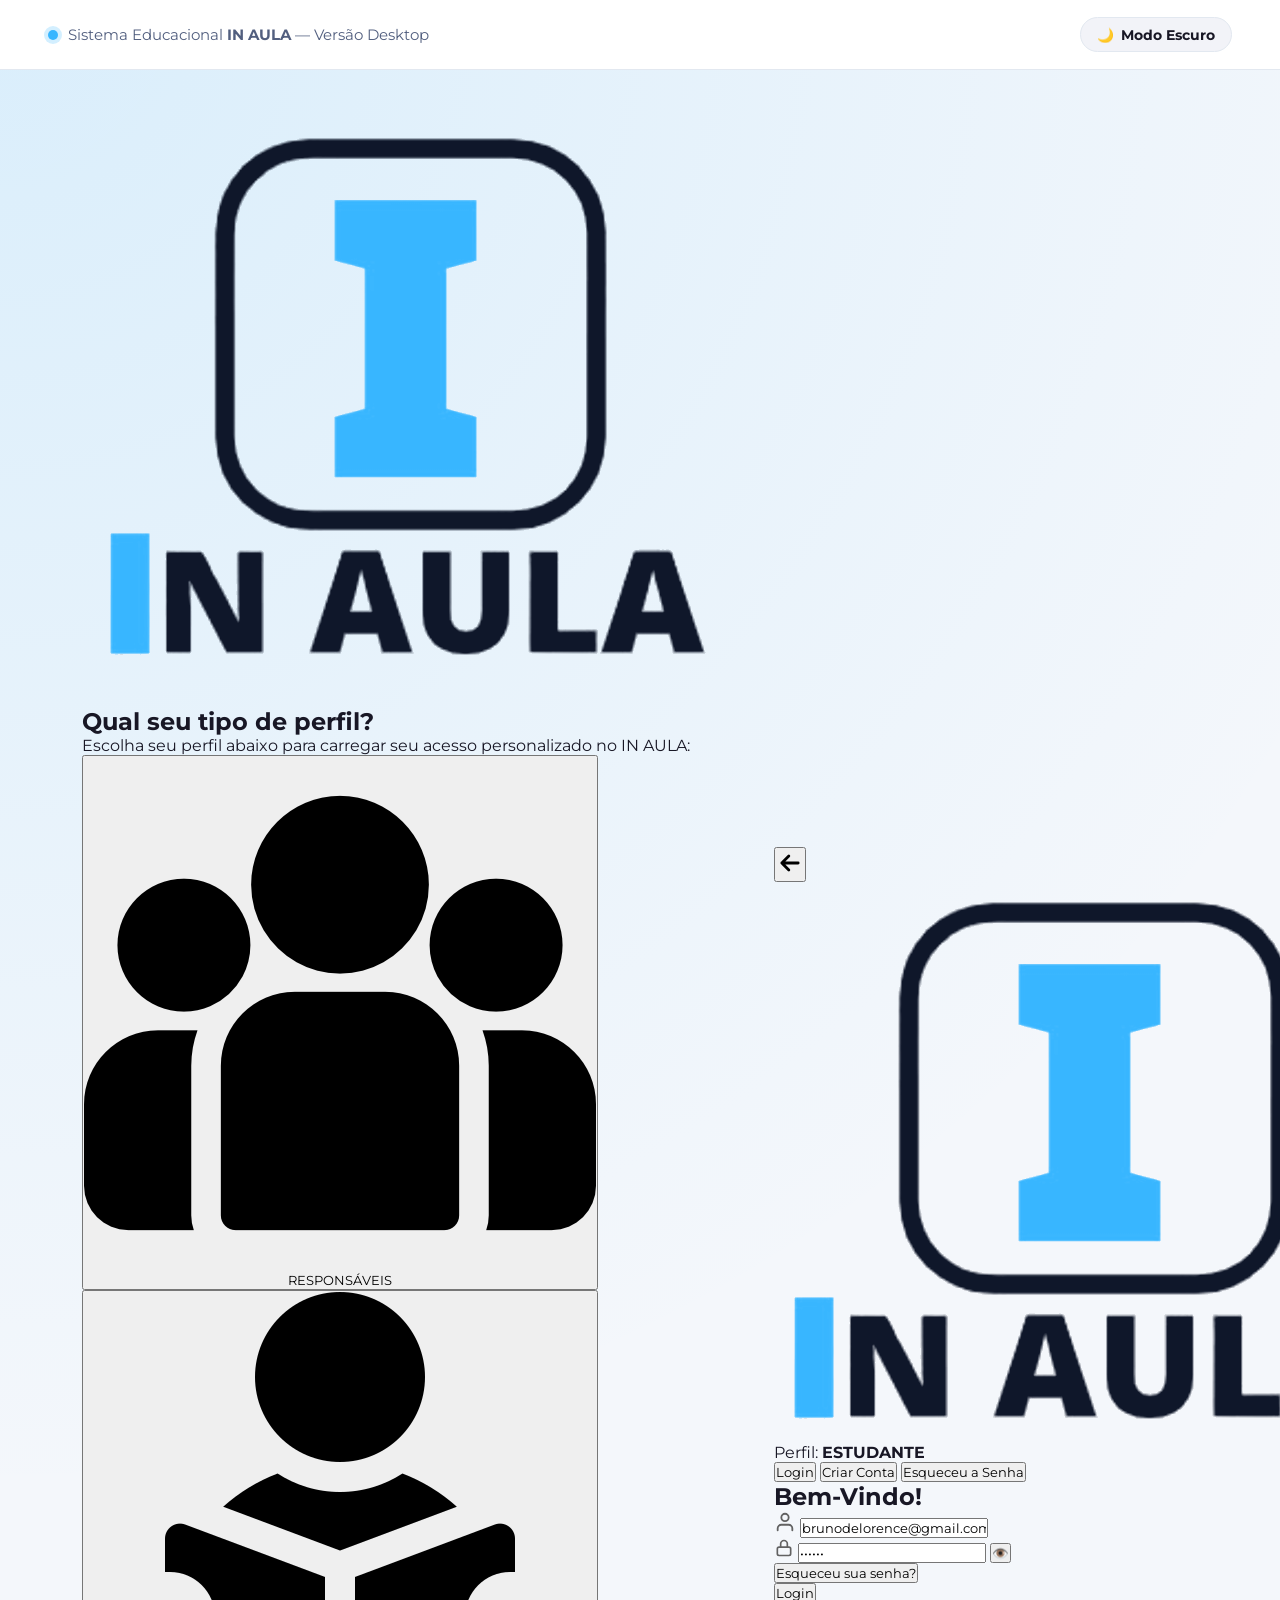
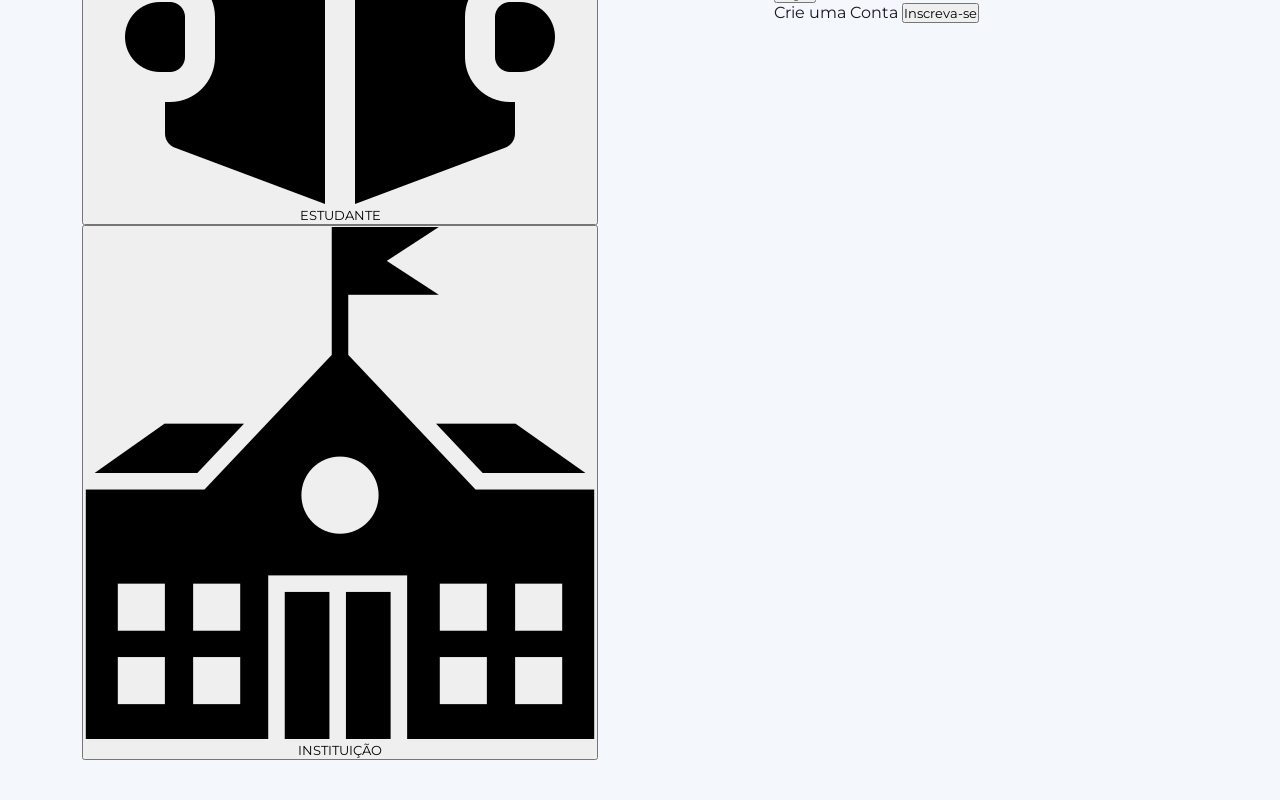
==== src/index.html @ 406203d3 "fix: padroniza classe barra-lateral e seletores responsivos" ====
<!DOCTYPE html>
<html lang="pt-BR" data-tema="claro">

<head>
  <meta charset="UTF-8" />
  <meta name="viewport" content="width=device-width, initial-scale=1.0" />
  <meta name="description"
    content="IN AULA — Sistema Educacional Desktop para Estudantes, Professores e Instituições." />
  <title>IN AULA | Login &amp; Plataforma Educacional Desktop</title>
  <link rel="preconnect" href="https://fonts.googleapis.com" />
  <link rel="preconnect" href="https://fonts.gstatic.com" crossorigin />
  <link
    href="https://fonts.googleapis.com/css2?family=Inter:wght@400;500;600;700&family=Montserrat:wght@300;400;500;600;700;800;900&family=Nunito:wght@600;700;800&family=Poppins:wght@400;500;600;700&display=swap"
    rel="stylesheet" />
  <link rel="stylesheet" href="css/style.css" />
</head>

<body>

  <!-- =======================================================================
       TELA DE LOGIN / AUTENTICAÇÃO FULLSCREEN DESKTOP
       (Fiel aos frames do Figma: 21:139, 16:56, 16:269, 41:646, 16:250, 96:758)
       ======================================================================= -->
  <div class="sobreposicao-tela-cheia-login" id="sobreposicaoTelaCheiaLogin">
    <!-- Barra de topo discreta na tela de Login (Tema Claro/Escuro + Acesso Rápido) -->
    <div class="barra-topo-login">
      <div class="barra-topo-login__marca">
        <span class="ponto-status"></span>
        <span>Sistema Educacional <strong>IN AULA</strong> — Versão Desktop</span>
      </div>
      <div class="barra-topo-login__acoes">
        <button type="button" class="botao-alternar-tema" id="alternarTemaLogin">
          <span class="elemento-icone-tema">🌙</span>
          <span class="elemento-rotulo-tema">Modo Escuro</span>
        </button>
      </div>
    </div>

    <div class="vitrine-computador-login">
      <!-- Painel Esquerdo: Seleção de Perfil ("Qual seu tipo de perfil?" - Figma 21:139) -->
      <section class="painel-esquerdo-login" aria-label="Seleção de tipo de perfil">
        <div class="caixa-logo-login">
          <img src="assets/logo-inaula.png" alt="Logo IN AULA" class="imagem-logo-login" />
        </div>

        <h1 class="titulo-perfil-login">Qual seu tipo de perfil?</h1>
        <p class="subtitulo-perfil-login">
          Escolha seu perfil abaixo para carregar seu acesso personalizado no IN AULA:
        </p>

        <div class="botoes-perfil-figma">
          <button type="button" class="botao-perfil-figma" data-selecionar-perfil="responsaveis">
            <div class="botao-perfil-figma__envoltorio-icone">
              <img src="assets/icon-group.png" alt="Responsáveis" />
            </div>
            <span>RESPONSÁVEIS</span>
          </button>

          <button type="button" class="botao-perfil-figma ativo" data-selecionar-perfil="estudante">
            <div class="botao-perfil-figma__envoltorio-icone">
              <img src="assets/icon-reading-book.png" alt="Estudante" />
            </div>
            <span>ESTUDANTE</span>
          </button>

          <button type="button" class="botao-perfil-figma" data-selecionar-perfil="instituicao">
            <div class="botao-perfil-figma__envoltorio-icone">
              <img src="assets/icon-school.png" alt="Instituição / Professor" />
            </div>
            <span>INSTITUIÇÃO</span>
          </button>
        </div>

        <div class="decoracao-barra-inferior-login"></div>
      </section>

      <!-- Painel Direito: Telas de Login, Criar Conta e Esqueceu sua Senha (Figma 16:56, 16:269, 16:250) -->
      <section class="painel-direito-login" aria-label="Formulário de autenticação">
        <!-- Cabeçalho do Card com botão Voltar e Logo igual ao Figma -->
        <div class="topo-cartao-login">
          <button type="button" class="seta-voltar-login" id="botaoSetaVoltarAutenticacao" title="Voltar para Login">
            <svg width="28" height="28" viewBox="0 0 24 24" fill="none">
              <path d="M19 12H5M5 12L11 18M5 12L11 6" stroke="currentColor" stroke-width="2.4" stroke-linecap="round"
                stroke-linejoin="round" />
            </svg>
          </button>

          <div class="logo-cartao-login">
            <img src="assets/logo-inaula.png" alt="IN AULA" />
          </div>

          <span class="pilula-perfil-login" id="seloPerfilSelecionado">
            Perfil: <strong>ESTUDANTE</strong>
          </span>
        </div>

        <!-- Abas rápidas para navegar entre Login / Criar Conta / Esqueceu a Senha -->
        <div class="abas-autenticacao" role="tablist">
          <button type="button" class="aba-autenticacao ativo" data-aba-autenticacao="login">Login</button>
          <button type="button" class="aba-autenticacao" data-aba-autenticacao="signup">Criar Conta</button>
          <button type="button" class="aba-autenticacao" data-aba-autenticacao="recover">Esqueceu a Senha</button>
        </div>

        <!-- ===============================================================
             SUB-TELA 1: LOGIN ("Bem-Vindo!" - Figma 16:56 & 96:758)
             =============================================================== -->
        <form class="formulario-autenticacao-figma" id="formularioLogin">
          <h2 class="titulo-autenticacao-figma">Bem-Vindo!</h2>

          <!-- Campo Nome de Usuário ou Email (Rectangle 26) -->
          <div class="campo-figma">
            <span class="campo-figma__icone" aria-hidden="true">
              <svg width="22" height="22" viewBox="0 0 24 24" fill="none">
                <path d="M20 21V19C20 16.7909 18.2091 15 16 15H8C5.79086 15 4 16.7909 4 19V21" stroke="#626262"
                  stroke-width="2" stroke-linecap="round" />
                <circle cx="12" cy="7" r="4" stroke="#626262" stroke-width="2" />
              </svg>
            </span>
            <input type="text" id="usuarioLogin" placeholder="Nome de Usuario ou Email" value="brunodelorence@gmail.com"
              required />
          </div>

          <!-- Campo Senha (Rectangle 24) + Ícone Olho -->
          <div class="campo-figma">
            <span class="campo-figma__icone" aria-hidden="true">
              <svg width="20" height="20" viewBox="0 0 24 24" fill="none">
                <rect x="4" y="11" width="16" height="10" rx="2" stroke="#626262" stroke-width="2" />
                <path d="M8 11V7C8 4.79086 9.79086 3 12 3C14.2091 3 16 4.79086 16 7V11" stroke="#626262"
                  stroke-width="2" />
              </svg>
            </span>
            <input type="password" id="senhaLogin" placeholder="Senha" value="123456" required />
            <button type="button" class="campo-figma__olho" data-alternar-senha="senhaLogin"
              aria-label="Mostrar ou ocultar senha">
              👁️
            </button>
          </div>

          <!-- Link "Esqueceu sua senha?" -->
          <div class="linha-esqueceu-figma">
            <button type="button" class="link-esqueceu-figma" data-trocar-autenticacao="recover">
              Esqueceu sua senha?
            </button>
          </div>

          <!-- Botão "Login" (Frame 3 - 16:108) -->
          <button type="submit" class="botao-enviar-figma">Login</button>
          <p class="retorno-formulario" id="mensagemRetornoLogin"></p>

          <!-- Rodapé "Crie uma Conta Inscreva-se" (Group 33679 - 16:86) -->
          <div class="troca-inferior-figma">
            <span>Crie uma Conta</span>
            <button type="button" class="link-troca-figma" data-trocar-autenticacao="signup">Inscreva-se</button>
          </div>

          <div class="decoracao-barra-inferior-login"></div>
        </form>

        <!-- ===============================================================
             SUB-TELA 2: CRIAR CONTA ("Crie uma conta!" - Figma 16:269 & 41:646)
             =============================================================== -->
        <form class="formulario-autenticacao-figma" id="formularioCadastro" hidden>
          <h2 class="titulo-autenticacao-figma">Crie uma conta!</h2>

          <!-- Nome de usuário -->
          <div class="campo-figma">
            <span class="campo-figma__icone" aria-hidden="true">
              <svg width="22" height="22" viewBox="0 0 24 24" fill="none">
                <path d="M20 21V19C20 16.7909 18.2091 15 16 15H8C5.79086 15 4 16.7909 4 19V21" stroke="#626262"
                  stroke-width="2" stroke-linecap="round" />
                <circle cx="12" cy="7" r="4" stroke="#626262" stroke-width="2" />
              </svg>
            </span>
            <input type="text" id="nomeUsuarioCadastro" placeholder="Nome de usuário" value="brunodelorence" required />
          </div>

          <!-- E-mail -->
          <div class="campo-figma">
            <span class="campo-figma__icone" aria-hidden="true">
              <svg width="20" height="20" viewBox="0 0 24 24" fill="none">
                <rect x="3" y="5" width="18" height="14" rx="2" stroke="#626262" stroke-width="2" />
                <path d="M3 7L12 13L21 7" stroke="#626262" stroke-width="2" />
              </svg>
            </span>
            <input type="email" id="emailCadastro" placeholder="E-mail" value="brunodelorence@gmail.com" required />
          </div>

          <!-- Senha -->
          <div class="campo-figma">
            <span class="campo-figma__icone" aria-hidden="true">
              <svg width="20" height="20" viewBox="0 0 24 24" fill="none">
                <rect x="4" y="11" width="16" height="10" rx="2" stroke="#626262" stroke-width="2" />
                <path d="M8 11V7C8 4.79086 9.79086 3 12 3C14.2091 3 16 4.79086 16 7V11" stroke="#626262"
                  stroke-width="2" />
              </svg>
            </span>
            <input type="password" id="senhaCadastro" placeholder="Senha" value="1234567" required />
            <button type="button" class="campo-figma__olho" data-alternar-senha="senhaCadastro"
              aria-label="Mostrar ou ocultar senha">
              👁️
            </button>
          </div>

          <!-- Confirme a senha -->
          <div class="campo-figma">
            <span class="campo-figma__icone" aria-hidden="true">
              <svg width="20" height="20" viewBox="0 0 24 24" fill="none">
                <rect x="4" y="11" width="16" height="10" rx="2" stroke="#626262" stroke-width="2" />
                <path d="M8 11V7C8 4.79086 9.79086 3 12 3C14.2091 3 16 4.79086 16 7V11" stroke="#626262"
                  stroke-width="2" />
              </svg>
            </span>
            <input type="password" id="confirmacaoSenhaCadastro" placeholder="Confirme a senha" value="1234567"
              required />
            <button type="button" class="campo-figma__olho" data-alternar-senha="confirmacaoSenhaCadastro"
              aria-label="Mostrar ou ocultar senha">
              👁️
            </button>
          </div>

          <p class="nota-termos-figma">
            Ao clicar no botão de <strong>Criar Conta</strong>, você automaticamente concorda com nossa politica e
            termos de uso.
          </p>

          <!-- Botão Criar Conta -->
          <button type="submit" class="botao-enviar-figma">Criar Conta</button>
          <p class="retorno-formulario" id="mensagemRetornoCadastro"></p>

          <!-- Rodapé "Já tenho um conta Login" -->
          <div class="troca-inferior-figma">
            <span>Já tenho um conta</span>
            <button type="button" class="link-troca-figma" data-trocar-autenticacao="login">Login</button>
          </div>

          <div class="decoracao-barra-inferior-login"></div>
        </form>

        <!-- ===============================================================
             SUB-TELA 3: ESQUECEU SUA SENHA ("Esqueceu sua Senha?" - Figma 16:250)
             =============================================================== -->
        <form class="formulario-autenticacao-figma" id="formularioRecuperacao" hidden>
          <h2 class="titulo-autenticacao-figma">Esqueceu sua<br />Senha?</h2>

          <div class="campo-figma">
            <span class="campo-figma__icone" aria-hidden="true">
              <svg width="20" height="20" viewBox="0 0 24 24" fill="none">
                <rect x="3" y="5" width="18" height="14" rx="2" stroke="#626262" stroke-width="2" />
                <path d="M3 7L12 13L21 7" stroke="#626262" stroke-width="2" />
              </svg>
            </span>
            <input type="email" id="campoEmailRecuperacao" placeholder="Digite seu endereço de e-mail" required />
          </div>


          <p class="nota-termos-figma">
            <span class="texto-perigo">*</span> Enviaremos uma mensagem para você redefinir sua senha.
          </p>

          <button type="submit" class="botao-enviar-figma">Enviar</button>
          <p class="retorno-formulario" id="mensagemRetornoRecuperacao"></p>

          <div class="troca-inferior-figma">
            <span>Lembrou a senha?</span>
            <button type="button" class="link-troca-figma" data-trocar-autenticacao="login">Login</button>
          </div>

          <div class="decoracao-barra-inferior-login"></div>
        </form>
      </section>
    </div>
  </div>

  <!-- =======================================================================
       DASHBOARD DESKTOP DO SISTEMA (Exibido após clicar em Login / Criar Conta)
       ======================================================================= -->
  <div class="aplicacao-computador" id="aplicacaoPrincipalComputador" hidden>
    <!-- SIDEBAR LATERAL ESQUERDA -->
    <aside class="barra-lateral" id="barraLateral">
      <div class="barra-lateral__marca" id="botaoAbrirBoasVindas" title="Voltar para a Tela de Login">
        <img src="assets/logo-inaula.png" alt="Logo IN AULA" class="barra-lateral__imagem-logo" />
      </div>

      <!-- Indicador fixo do Setor autenticado no Login (sem troca livre entre Aluno e Professor) -->
      <div class="barra-lateral__seletor-setor">
        <span class="barra-lateral__rotulo-secao">SETOR AUTENTICADO</span>
        <div class="pilulas-setor">
          <div class="pilula-setor ativo" id="seloSetorEstudanteAtivo" style="grid-column: 1 / -1; cursor: default;">
            <img src="assets/icon-reading-book.png" alt="" />
            <span id="rotuloSetorEstudanteAtivo">Setor: Estudante</span>
          </div>
          <div class="pilula-setor ativo" id="seloSetorProfessoraAtivo" hidden
            style="grid-column: 1 / -1; cursor: default;">
            <img src="assets/icon-school.png" alt="" />
            <span>Setor: Instituição (Docente)</span>
          </div>
        </div>
      </div>

      <!-- Menu do Estudante -->
      <nav class="barra-lateral__navegacao" id="navegacaoEstudante" aria-label="Menu do Estudante">
        <span class="barra-lateral__rotulo-secao">MENU DO ESTUDANTE</span>
        <button type="button" class="item-navegacao ativo" data-tela="estudante-inicio">
          <span class="item-navegacao__icone">🏠</span>
          <span>Início (Painel)</span>
        </button>
        <button type="button" class="item-navegacao" data-tela="estudante-atividades">
          <span class="item-navegacao__icone">⭐</span>
          <span>Atividades &amp; Níveis</span>
          <span class="item-navegacao__selo">4</span>
        </button>
        <button type="button" class="item-navegacao" data-tela="estudante-loja">
          <span class="item-navegacao__icone">🏪</span>
          <span>Loja de Pontos</span>
        </button>
        <button type="button" class="item-navegacao" data-tela="estudante-classificacao">
          <span class="item-navegacao__icone">📊</span>
          <span>Ranking da Turma</span>
        </button>
        <button type="button" class="item-navegacao" data-tela="estudante-conversa">
          <span class="item-navegacao__icone">💬</span>
          <span>Chat com Professora</span>
        </button>
        <button type="button" class="item-navegacao" data-tela="estudante-perfil">
          <span class="item-navegacao__icone">👤</span>
          <span>Meu Perfil</span>
        </button>
      </nav>

      <!-- Menu do Professor / Instituição -->
      <nav class="barra-lateral__navegacao" id="navegacaoProfessora" aria-label="Menu do Professor" hidden>
        <span class="barra-lateral__rotulo-secao">MENU DO PROFESSOR</span>
        <button type="button" class="item-navegacao ativo" data-tela="professora-inicio">
          <span class="item-navegacao__icone">🏫</span>
          <span>Início &amp; Turmas</span>
        </button>
        <button type="button" class="item-navegacao" data-tela="professora-chamada">
          <span class="item-navegacao__icone">📋</span>
          <span>Chamada Digital</span>
        </button>
        <button type="button" class="item-navegacao" data-tela="professora-notas">
          <span class="item-navegacao__icone">📝</span>
          <span>Notas &amp; Frequência</span>
        </button>
        <button type="button" class="item-navegacao" data-tela="professora-conversa">
          <span class="item-navegacao__icone">💬</span>
          <span>Chat de Dúvidas</span>
          <span class="item-navegacao__selo" id="seloNaoLidasProfessora">4</span>
        </button>
      </nav>

      <div class="barra-lateral__rodape">
        <button type="button" class="botao-entrada-portal" id="botaoSairBarraLateral">
          🔐 Trocar Conta / Tela de Login
        </button>
      </div>
    </aside>

    <!-- ÁREA PRINCIPAL DESKTOP -->
    <div class="area-trabalho-principal">
      <header class="barra-topo">
        <div class="barra-topo__esquerda">
          <h1 class="barra-topo__titulo" id="tituloTelaAtual">Painel do Estudante</h1>
          <span class="barra-topo__subtitulo" id="subtituloTelaAtual">Ano Letivo • Turma 3°E • Ensino Médio</span>
        </div>

        <div class="barra-topo__direita">
          <div class="pilula-pontos" id="caixaPontosTopo" title="Seus pontos acumulados nas atividades">
            <img src="assets/icon-medal-pts.svg" alt="" class="pilula-pontos__icone" />
            <strong id="pontosGlobaisEstudante">2564</strong>
            <span>pts</span>
          </div>

          <button type="button" class="botao-alternar-tema" id="botaoAlternarTema" title="Alternar tema Claro e Escuro">
            <span class="elemento-icone-tema" id="iconeTema">🌙</span>
            <span class="elemento-rotulo-tema" id="rotuloTema">Modo Escuro</span>
          </button>

          <div class="bloco-usuario" id="blocoUsuarioTopo">
            <img src="assets/avatar-bruno.png" alt="Bruno Delorence" id="avatarBarraTopo"
              class="bloco-usuario__avatar" />
            <div class="bloco-usuario__informacoes">
              <strong id="nomeBarraTopo">Bruno Delorence</strong>
              <span id="cargoBarraTopo">Estudante • 1º Lugar (3°E)</span>
            </div>
          </div>
        </div>
      </header>

      <main class="conteiner-telas">
        <!-- VIEW 1: HOME DO ESTUDANTE (Figma: 40:506) -->
        <section class="tela-visualizacao ativo" id="tela-estudante-inicio">
          <div class="banner-principal-estudante" style="background-image: url('assets/banner-student.png');">
            <div class="banner-principal-estudante__sobreposicao">
              <div class="banner-principal-estudante__perfil">
                <img src="assets/avatar-bruno.png" alt="Bruno Delorence" class="banner-principal-estudante__avatar" />
                <div class="banner-principal-estudante__detalhes">
                  <h2 id="nomeBannerEstudante">Bruno Delorence</h2>
                  <div class="banner-principal-estudante__metadados">
                    <span class="item-metadado">
                      <img src="assets/icon-top1.svg" alt="" />
                      1º Lugar
                    </span>
                    <span class="item-metadado">
                      <img src="assets/icon-class-book.svg" alt="" />
                      3°E
                    </span>
                  </div>
                </div>
              </div>

              <div class="banner-principal-estudante__direita">
                <div class="pilula-pontuacao-banner">
                  <span>1.250 XP</span>
                  <img src="assets/icon-medal-pts.svg" alt="Medalha" />
                </div>
                <button type="button" class="botao-acao-banner" data-ir-tela="estudante-atividades">
                  Continuar Estudos →
                </button>
              </div>
            </div>
          </div>

          <!-- Os 4 Cards de Status de Atividades do Figma -->
          <div class="grade-indicadores-status">
            <div class="cartao-indicador-status" data-ir-tela="estudante-atividades">
              <div class="cartao-indicador-status__topo">
                <img src="assets/icon-pending.svg" alt="Atividades Pendentes" class="cartao-indicador-status__icone" />
                <span class="cartao-indicador-status__numero numero--azul" id="contadorIndicadorPendentes">4</span>
              </div>
              <div class="cartao-indicador-status__rotulo">
                <p>Atividades</p>
                <p>Pendentes!</p>
              </div>
            </div>

            <div class="cartao-indicador-status" data-ir-tela="estudante-atividades">
              <div class="cartao-indicador-status__topo">
                <img src="assets/icon-deadline.svg" alt="Prazo Acabando" class="cartao-indicador-status__icone" />
                <span class="cartao-indicador-status__numero numero--vermelho">2</span>
              </div>
              <div class="cartao-indicador-status__rotulo">
                <p>Prazo</p>
                <p>Acabando!</p>
              </div>
            </div>

            <div class="cartao-indicador-status" data-ir-tela="estudante-atividades">
              <div class="cartao-indicador-status__topo">
                <img src="assets/icon-waiting.svg" alt="Aguardando Correção" class="cartao-indicador-status__icone" />
                <span class="cartao-indicador-status__numero numero--amarelo" id="contadorIndicadorAguardando">7</span>
              </div>
              <div class="cartao-indicador-status__rotulo">
                <p>Aguardando</p>
                <p>Correção!</p>
              </div>
            </div>

            <div class="cartao-indicador-status" data-ir-tela="estudante-atividades">
              <div class="cartao-indicador-status__topo">
                <img src="assets/icon-corrected.svg" alt="Atividades Corrigidas"
                  class="cartao-indicador-status__icone" />
                <span class="cartao-indicador-status__numero numero--verde" id="contadorIndicadorCorrigidas">12</span>
              </div>
              <div class="cartao-indicador-status__rotulo">
                <p>Atividades</p>
                <p>Corrigidas!</p>
              </div>
            </div>
          </div>

          <div class="colunas-computador-inicio">
            <div class="painel-computador">
              <div class="painel-computador__cabecalho">
                <div>
                  <h3>Seus Estudos em Andamento</h3>
                  <p class="texto-suave">20% de seu progresso concluído na semana!</p>
                </div>
                <button type="button" class="botao-link botao-link--negrito" data-ir-tela="estudante-atividades">
                  Ver todas as matérias →
                </button>
              </div>

              <div class="trilha-mini-progresso">
                <div class="preenchimento-mini-progresso" style="width: 20%"></div>
              </div>

              <div class="grade-cartoes-materias grade-cartoes-materias--compacta">
                <article class="cartao-materia fundo-matematica" data-abrir-materia="Matemática">
                  <span class="cartao-materia__contador">03/30</span>
                  <h4 class="cartao-materia__titulo">Matemática</h4>
                  <button type="button" class="cartao-materia__botao">Continuar</button>
                  <img src="assets/card-wave-mask.svg" alt="" class="cartao-materia__onda" />
                  <div class="cartao-materia__blocos">
                    <div class="bloco bloco--frente"><img src="assets/icon-math-plus.svg" alt="" /></div>
                    <div class="bloco bloco--fundo"><img src="assets/icon-math-percent.svg" alt="" /></div>
                  </div>
                </article>

                <article class="cartao-materia fundo-portugues" data-abrir-materia="Português">
                  <span class="cartao-materia__contador">0/30</span>
                  <h4 class="cartao-materia__titulo">Português</h4>
                  <button type="button" class="cartao-materia__botao cartao-materia__botao--azul">Começar</button>
                  <img src="assets/card-wave-mask.svg" alt="" class="cartao-materia__onda" />
                  <div class="cartao-materia__blocos">
                    <div class="bloco bloco--frente"><img src="assets/icon-port-a.svg" alt="" /></div>
                    <div class="bloco bloco--fundo"><img src="assets/icon-port-j.svg" alt="" /></div>
                  </div>
                </article>
              </div>
            </div>

            <div class="painel-computador">
              <div class="painel-computador__cabecalho">
                <div>
                  <h3>Minhas Notas &amp; Frequência</h3>
                  <p class="texto-suave">Acompanhamento oficial da Turma 3°E</p>
                </div>
                <button type="button" class="botao-link botao-link--negrito" data-ir-tela="estudante-conversa">
                  Tirar Dúvida 💬
                </button>
              </div>

              <div class="envoltorio-tabela-notas">
                <table class="tabela-figma">
                  <thead>
                    <tr>
                      <th>Matéria</th>
                      <th>Frequência</th>
                      <th>Notas</th>
                    </tr>
                  </thead>
                  <tbody>
                    <tr>
                      <td><span class="barra-linha"></span>Mat</td>
                      <td>90%</td>
                      <td><strong>8,1</strong></td>
                    </tr>
                    <tr>
                      <td><span class="barra-linha"></span>Port</td>
                      <td>85%</td>
                      <td><strong>8,4</strong></td>
                    </tr>
                    <tr>
                      <td><span class="barra-linha"></span>Geo</td>
                      <td>93%</td>
                      <td><strong>7,2</strong></td>
                    </tr>
                    <tr>
                      <td><span class="barra-linha"></span>Bio</td>
                      <td>89%</td>
                      <td><strong>6,1</strong></td>
                    </tr>
                    <tr>
                      <td><span class="barra-linha"></span>Fis</td>
                      <td>98%</td>
                      <td><strong>9,0</strong></td>
                    </tr>
                    <tr>
                      <td><span class="barra-linha"></span>Quím</td>
                      <td>99,9%</td>
                      <td><strong>9,6</strong></td>
                    </tr>
                  </tbody>
                </table>
              </div>
            </div>
          </div>
        </section>

        <!-- VIEW 2: ATIVIDADES, TRILHAS & DESAFIOS GAMIFICADOS (Fluxo em Etapas Fiel ao Figma) -->
        <section class="tela-visualizacao" id="tela-estudante-atividades" hidden>
          <!-- ===============================================================
               PASSO 1: CATÁLOGO DE MATÉRIAS (Figma: Home Atividades 16:582)
               =============================================================== -->
          <div id="etapaCatalogoMaterias">
            <div class="barra-cabecalho-atividades">
              <div class="caixa-busca-figma">
                <span class="caixa-busca-figma__icone">🔍</span>
                <input type="search" id="campoBuscaAtividade" placeholder="Buscar atividade ou matéria..." />
              </div>

              <div class="resumo-progresso-estudos">
                <div>
                  <strong>Seus estudos:</strong>
                  <span id="rotuloProgressoEstudos">20% de seu progresso!</span>
                  <div class="trilha-mini-progresso">
                    <div class="preenchimento-mini-progresso" id="barraProgressoEstudos" style="width: 20%"></div>
                  </div>
                </div>
                <div class="circulo-trofeu">
                  <img src="assets/icon-cup.svg" alt="Troféu" />
                </div>
              </div>
            </div>

            <div class="painel-computador">
              <div class="painel-computador__cabecalho">
                <div>
                  <h3 class="titulo-secao-painel" style="margin-bottom:0.2rem">Disciplinas Disponíveis</h3>
                  <p class="texto-suave">Selecione uma matéria abaixo para abrir suas atividades exclusivas</p>
                </div>
              </div>

              <div class="grade-cartoes-materias grade-cartoes-materias--completa" id="gradeMaterias">
                <article class="cartao-materia fundo-matematica" data-materia="Matemática">
                  <span class="cartao-materia__contador">03/30</span>
                  <h4 class="cartao-materia__titulo">Matemática</h4>
                  <button type="button" class="cartao-materia__botao">Continuar</button>
                  <img src="assets/card-wave-mask.svg" alt="" class="cartao-materia__onda" />
                  <div class="cartao-materia__blocos">
                    <div class="bloco bloco--frente"><img src="assets/icon-math-plus.svg" alt="" /></div>
                    <div class="bloco bloco--fundo"><img src="assets/icon-math-percent.svg" alt="" /></div>
                  </div>
                </article>

                <article class="cartao-materia fundo-portugues" data-materia="Português">
                  <span class="cartao-materia__contador">0/30</span>
                  <h4 class="cartao-materia__titulo">Português</h4>
                  <button type="button" class="cartao-materia__botao cartao-materia__botao--azul">Começar</button>
                  <img src="assets/card-wave-mask.svg" alt="" class="cartao-materia__onda" />
                  <div class="cartao-materia__blocos">
                    <div class="bloco bloco--frente"><img src="assets/icon-port-a.svg" alt="" /></div>
                    <div class="bloco bloco--fundo"><img src="assets/icon-port-j.svg" alt="" /></div>
                  </div>
                </article>

                <article class="cartao-materia fundo-biologia" data-materia="Biologia">
                  <span class="cartao-materia__contador">07/30</span>
                  <h4 class="cartao-materia__titulo">Biologia</h4>
                  <button type="button" class="cartao-materia__botao">Continuar</button>
                  <img src="assets/card-wave-mask.svg" alt="" class="cartao-materia__onda" />
                  <div class="cartao-materia__blocos">
                    <div class="bloco bloco--frente"><img src="assets/icon-bio-lungs.svg" alt="" /></div>
                    <div class="bloco bloco--fundo"><img src="assets/icon-bio-heart.svg" alt="" /></div>
                  </div>
                </article>

                <article class="cartao-materia fundo-quimica" data-materia="Química">
                  <span class="cartao-materia__contador">16/30</span>
                  <h4 class="cartao-materia__titulo">Química</h4>
                  <button type="button" class="cartao-materia__botao">Continuar</button>
                  <img src="assets/card-wave-mask.svg" alt="" class="cartao-materia__onda" />
                  <div class="cartao-materia__blocos">
                    <div class="bloco bloco--frente"><img src="assets/icon-chem-drop.svg" alt="" /></div>
                    <div class="bloco bloco--fundo"><img src="assets/icon-chem-hazard.svg" alt="" /></div>
                  </div>
                </article>

                <article class="cartao-materia fundo-fisica" data-materia="Física">
                  <span class="cartao-materia__contador">18/30</span>
                  <h4 class="cartao-materia__titulo">Física</h4>
                  <button type="button" class="cartao-materia__botao">Continuar</button>
                  <img src="assets/card-wave-mask.svg" alt="" class="cartao-materia__onda" />
                  <div class="cartao-materia__blocos">
                    <div class="bloco bloco--frente"><img src="assets/icon-phys-atom.svg" alt="" /></div>
                    <div class="bloco bloco--fundo"><img src="assets/icon-phys-energy.svg" alt="" /></div>
                  </div>
                </article>

                <article class="cartao-materia fundo-matematica" data-materia="Inglês">
                  <span class="cartao-materia__contador">22/30</span>
                  <h4 class="cartao-materia__titulo">Inglês</h4>
                  <button type="button" class="cartao-materia__botao">Continuar</button>
                  <img src="assets/card-wave-mask.svg" alt="" class="cartao-materia__onda" />
                  <div class="cartao-materia__blocos">
                    <div class="bloco bloco--frente"><span class="letra-bloco">EN</span></div>
                    <div class="bloco bloco--fundo"><img src="assets/icon-eng-lang.svg" alt="" /></div>
                  </div>
                </article>

                <article class="cartao-materia fundo-portugues" data-materia="História">
                  <span class="cartao-materia__contador">09/30</span>
                  <h4 class="cartao-materia__titulo">História</h4>
                  <button type="button" class="cartao-materia__botao">Continuar</button>
                  <img src="assets/card-wave-mask.svg" alt="" class="cartao-materia__onda" />
                  <div class="cartao-materia__blocos">
                    <div class="bloco bloco--frente"><img src="assets/icon-hist-temple.svg" alt="" /></div>
                    <div class="bloco bloco--fundo"><span class="letra-bloco">🏛️</span></div>
                  </div>
                </article>
              </div>
            </div>
          </div>

          <!-- ===============================================================
               PASSO 2: TRILHA DA MATÉRIA SELECIONADA (Figma: Android - 55 / Atividade 1)
               Aparece SOMENTE ao selecionar uma matéria
               =============================================================== -->
          <div id="etapaTrilhaMateria" hidden>
            <div class="barra-topo-detalhe-materia">
              <button type="button" class="botao-voltar-materias" id="botaoVoltarMaterias">
                ← Voltar para Disciplinas
              </button>
              <span class="selo-detalhe-materia" id="seloContadorDetalheMateria">Matéria: Matemática • 03/30</span>
            </div>

            <div class="painel-computador painel-etapa-trilha">
              <div class="cabecalho-banner-materia fundo-matematica" id="cartaoBannerMateriaAtiva">
                <div>
                  <span class="cabecalho-banner-materia__etiqueta" id="pilulaProgressoMateriaAtiva">03/30</span>
                  <h3 id="tituloMateriaSelecionada">Matemática</h3>
                  <p id="subtituloMateriaSelecionada">Clique em um módulo da trilha abaixo para abrir os níveis desta
                    matéria</p>
                </div>
                <div class="cartao-materia__blocos" id="blocosIconesMateriaAtiva">
                  <div class="bloco bloco--frente"><img src="assets/icon-math-plus.svg" alt="" /></div>
                  <div class="bloco bloco--fundo"><img src="assets/icon-math-percent.svg" alt="" /></div>
                </div>
              </div>

              <div class="lista-trilha-aprendizagem lista-trilha-aprendizagem--clicavel" id="listaTrilhaAprendizagem">
              </div>

              <div class="barra-duvida-trilha">
                <div>
                  <strong>Tire suas dúvidas:</strong>
                  <span>Fale com o professor</span>
                </div>
                <button type="button" class="botao-enviar-conversa" data-ir-tela="estudante-conversa">
                  <img src="assets/icon-chat-badge.svg" alt="Chat" />
                  <span>Abrir Chat com Professor</span>
                </button>
              </div>
            </div>
          </div>

          <!-- ===============================================================
               PASSO 3: LISTA DE NÍVEIS DO MÓDULO (Figma: Atividade 2 - NÍVEL 1)
               Aparece SOMENTE ao clicar em um módulo da Trilha
               =============================================================== -->
          <div id="etapaNiveisModulo" hidden>
            <div class="barra-topo-detalhe-materia">
              <button type="button" class="botao-voltar-materias" id="botaoVoltarTrilha">
                ← Voltar para a Trilha da Matéria
              </button>
              <span class="selo-detalhe-materia" id="seloModuloAtivo">Matemática • Módulo: Operações</span>
            </div>

            <div class="painel-computador painel-etapa-niveis">
              <div class="selo-cabecalho-nivel" id="cabecalhoEtapaNivel">NÍVEL 1</div>
              <p class="texto-suave" style="text-align:center; margin-bottom:1.25rem">
                Selecione um nível abaixo para abrir o exercício correspondente:
              </p>
              <div class="grade-niveis grade-niveis--grande" id="gradeNiveisMateria"></div>
            </div>
          </div>

          <!-- ===============================================================
               PASSO 4: EXERCÍCIO / DESAFIO DO NÍVEL (Figma: Atividade 3, 14 e 5)
               Aparece SOMENTE ao clicar em um Nível (ex: Nível 1: Soma)
               =============================================================== -->
          <div id="etapaDesafioNivel" hidden>
            <div class="barra-topo-detalhe-materia">
              <button type="button" class="botao-voltar-materias" id="botaoVoltarNiveis">
                ← Voltar para os Níveis (NÍVEL 1)
              </button>
              <span class="selo-detalhe-materia" id="seloProgressoDesafioAtivo">Matemática • Questão 1 de 2</span>
            </div>

            <div class="painel-computador caixa-desafio-figma caixa-desafio-figma--centralizada"
              id="cartaoDesafioAtivo">
              <div class="caixa-desafio-figma__banner" id="tituloBannerDesafio">Soma</div>

              <div class="diagrama-angulo" id="caixaDiagramaAngulo" aria-label="Ilustração de ângulo"></div>

              <h4 class="caixa-desafio-figma__pergunta" id="textoPerguntaDesafio">
                Some o ângulo por eles mesmo:
              </h4>

              <div class="grade-opcoes-desafio" id="gradeOpcoesDesafio"></div>

              <p class="retorno-desafio" id="mensagemRetornoDesafio" role="status"></p>

              <div class="secao-comentario-duvida">
                <h5>Dúvida ou comentários</h5>
                <form id="formularioDuvidaAtividade" class="formulario-comentario-duvida">
                  <textarea id="campoDuvidaAtividade" rows="2"
                    placeholder="Mensagem para a Professora Tati sobre esta atividade..."></textarea>
                  <div class="rodape-comentario-duvida">
                    <div>
                      <strong>Tire suas dúvidas:</strong>
                      <span>Fale com o professor</span>
                    </div>
                    <button type="submit" class="botao-enviar-conversa" title="Enviar dúvida ao professor">
                      <img src="assets/icon-chat-badge.svg" alt="Chat" />
                      <span>Enviar ao Professor</span>
                    </button>
                  </div>
                </form>
              </div>
            </div>

            <div class="painel-computador cartao-desafio-concluido" id="cartaoDesafioConcluido" hidden>
              <div class="circulo-verificacao-concluido">✓</div>
              <span class="pilula-pontos-concluido">+10 Pts conquistados!</span>
              <h3>Atividade Concluída</h3>
              <p class="texto-suave">Parabéns! Você finalizou todas as questões deste nível com sucesso.</p>
              <div class="acoes-concluido">
                <button type="button" class="botao-primario-figma botao-primario-figma--pequeno"
                  id="botaoRevisarDesafio">
                  Revisar
                </button>
                <button type="button" class="botao-voltar-materias" id="botaoConcluirVoltarNiveis">
                  Voltar para Níveis
                </button>
              </div>
              <img src="assets/logo-inaula.png" alt="IN AULA" class="logo-concluido" />
            </div>
          </div>
        </section>

        <!-- VIEW 3: LOJA DE RECOMPENSAS IN AULA -->
        <section class="tela-visualizacao" id="tela-estudante-loja" hidden>
          <div class="cabecalho-topo-loja">
            <div class="cabecalho-topo-loja__esquerda">
              <img src="assets/logo-inaula.png" alt="IN AULA" class="logo-loja" />
              <div>
                <h3>Loja de Recompensas IN AULA</h3>
                <p class="texto-suave">Troque os pontos conquistados nas aulas e atividades por prêmios!</p>
              </div>
            </div>

            <div class="barra-filtros-loja">
              <div class="caixa-busca-figma">
                <span class="caixa-busca-figma__icone">🔍</span>
                <input type="search" id="campoBuscaLoja" placeholder="Buscar produto..." />
              </div>

              <div class="pilulas-categoria-loja">
                <button type="button" class="pilula-categoria-loja ativo" data-categoria-loja="todos">Tudo</button>
                <button type="button" class="pilula-categoria-loja" data-categoria-loja="objeto">Objeto</button>
                <button type="button" class="pilula-categoria-loja"
                  data-categoria-loja="eletronicos">Eletrônicos</button>
              </div>
            </div>
          </div>

          <p class="retorno-loja" id="mensagemRetornoLoja" role="status"></p>
          <div class="grade-produtos-loja" id="gradeProdutosLoja"></div>
        </section>

        <!-- VIEW 4: RANKING DA TURMA -->
        <section class="tela-visualizacao" id="tela-estudante-classificacao" hidden>
          <div class="barra-cabecalho-classificacao">
            <div class="pilulas-periodo-classificacao">
              <button type="button" class="pilula-periodo ativo" data-periodo="hoje">Hoje</button>
              <button type="button" class="pilula-periodo" data-periodo="semana">Esta semana</button>
              <button type="button" class="pilula-periodo" data-periodo="mes">Este mês</button>
            </div>
            <img src="assets/logo-inaula.png" alt="IN AULA" class="mini-logo-classificacao" />
          </div>

          <div class="grade-computador-classificacao">
            <div class="painel-computador painel-podio">
              <h3>🏆 Pódio de Engajamento</h3>
              <div class="palco-podio">
                <div class="coluna-podio coluna-podio--2">
                  <span class="pontos-podio">🟠 6,500</span>
                  <img src="assets/avatar-camelia.png" alt="Camila" class="avatar-podio" />
                  <div class="pilar-podio pilar--2">
                    <span class="numero-posicao-podio">2</span>
                    <strong class="nome-podio">Camila</strong>
                  </div>
                </div>

                <div class="coluna-podio coluna-podio--1">
                  <span class="pontos-podio">🔵 7,120</span>
                  <div class="envoltorio-avatar-podio">
                    <img src="assets/icon-crown.svg" alt="Coroa" class="coroa-podio" />
                    <img src="assets/avatar-bruno.png" alt="Bruno" class="avatar-podio avatar-podio--1" />
                  </div>
                  <div class="pilar-podio pilar--1">
                    <div class="caixa-superior-pilar">
                      <span class="numero-posicao-podio">1</span>
                    </div>
                    <div class="caixa-inferior-pilar">
                      <strong class="nome-podio">Bruno</strong>
                    </div>
                  </div>
                </div>

                <div class="coluna-podio coluna-podio--3">
                  <span class="pontos-podio">🟠 4,800</span>
                  <img src="assets/avatar-wilson.png" alt="Wilson" class="avatar-podio" />
                  <div class="pilar-podio pilar--3">
                    <span class="numero-posicao-podio">3</span>
                    <strong class="nome-podio">Wilson</strong>
                  </div>
                </div>
              </div>
            </div>

            <div class="painel-computador painel-classificacao">
              <h3>Classificação Geral dos Estudantes</h3>
              <div class="lista-classificacao" id="listaClassificacaoGeral"></div>
            </div>
          </div>
        </section>

        <!-- VIEW 5: CHAT DO ALUNO COM A PROFESSORA TATI -->
        <section class="tela-visualizacao" id="tela-estudante-conversa" hidden>
          <div class="painel-computador painel-janela-conversa">
            <div class="janela-conversa__cabecalho">
              <div class="janela-conversa__contato">
                <img src="assets/avatar-tati-chat.png" alt="Professora Tati" class="janela-conversa__avatar" />
                <div>
                  <strong>Professora Tati</strong>
                  <span>Matemática &amp; Operações • Disponível agora</span>
                </div>
              </div>
              <span class="selo-status-disponivel">● Plantão de Dúvidas Ativo</span>
            </div>

            <div class="area-mensagens-conversa" id="mensagensConversaEstudante"></div>

            <form class="barra-entrada-conversa" id="formularioConversaEstudante">
              <input type="text" id="campoConversaEstudante" placeholder="Mensagem..." required />
              <button type="submit" class="circulo-enviar-conversa" title="Enviar mensagem">↑</button>
            </form>
          </div>
        </section>

        <!-- VIEW 6: PERFIL DO ESTUDANTE -->
        <section class="tela-visualizacao" id="tela-estudante-perfil" hidden>
          <div class="cartao-perfil-computador">
            <div class="cartao-perfil-computador__esquerda">
              <img src="assets/avatar-bruno.png" alt="Bruno Delorence" class="avatar-grande-perfil" />
              <h3>Bruno Delorence</h3>
              <p class="texto-suave">Turma 3°E • 1º Lugar no Ranking</p>
              <img src="assets/logo-inaula.png" alt="IN AULA" class="mini-logo-perfil" />
              <button type="button" class="botao-sair-figma" id="botaoSairPerfil">Sair</button>
            </div>

            <form class="cartao-perfil-computador__formulario" id="formularioPerfilEstudante">
              <h3>Meus Dados Cadastrais</h3>

              <div class="campo-perfil">
                <label>Nome</label>
                <div class="campo-perfil__envoltorio-entrada">
                  <input type="text" value="Bruno Delorence" readonly />
                  <span>🔒</span>
                </div>
              </div>

              <div class="campo-perfil">
                <label>Nome de Usuário</label>
                <div class="campo-perfil__envoltorio-entrada">
                  <input type="text" value="brunodelorence" />
                </div>
              </div>

              <div class="campo-perfil">
                <label>Senha</label>
                <div class="campo-perfil__envoltorio-entrada">
                  <input type="password" value="******" />
                </div>
              </div>

              <div class="campo-perfil">
                <label>E-mail</label>
                <div class="campo-perfil__envoltorio-entrada">
                  <input type="email" value="brunodelorence@gmail.com" />
                  <span>❕</span>
                </div>
              </div>

              <button type="submit" class="botao-primario-figma">Salvar Alterações</button>
              <p class="retorno-formulario" id="retornoPerfilSalvo"></p>
            </form>
          </div>
        </section>

        <!-- VIEW 7: HOME DO PROFESSOR -->
        <section class="tela-visualizacao" id="tela-professora-inicio" hidden>
          <div class="banner-principal-professora">
            <div class="banner-principal-professora__esquerda">
              <img src="assets/avatar-tatiane.png" alt="Tatiane Soma" class="banner-principal-professora__avatar" />
              <div>
                <span class="boas-vindas-professora">Bem vindo,</span>
                <h2>Tatiane Soma</h2>
                <div class="linha-agenda-professora">
                  <span><strong>Agenda:</strong> Vazia</span>
                  <span class="data-professora">📅 16, maio de 2025</span>
                </div>
              </div>
            </div>

            <div class="banner-principal-professora__acoes">
              <button type="button" class="botao-subnavegacao-professora" data-ir-tela="professora-chamada">📋
                Chamada</button>
              <button type="button" class="botao-subnavegacao-professora" data-ir-tela="professora-notas">📝
                Notas</button>
              <button type="button" class="botao-subnavegacao-professora" data-ir-tela="professora-conversa">💬 Chat
                Dúvidas</button>
            </div>
          </div>

          <div class="cartao-lembretes-professora">
            <div class="cartao-lembretes-professora__titulo">
              <span>🏫</span>
              <h3>Lembretes &amp; Alertas Preventivos de Evasão!</h3>
            </div>
            <div class="grade-lembretes-professora">
              <div class="alerta-lembrete alerta-lembrete--perigo">
                <strong>🚨 Alerta de Faltas / Risco de Evasão (Turma 3C):</strong>
                <p>Caso o Bruno (3c) falte novamente, comunicar a coordenação imediatamente!</p>
              </div>
              <div class="alerta-lembrete alerta-lembrete--informacao">
                <strong>💡 Acompanhamento Pedagógico &amp; Reforço (Turma 1C):</strong>
                <p>Maria (1c) precisa de reforço durante as aulas e explicações extras. Os pais já foram notificados
                  sobre sua situação!</p>
              </div>
            </div>
          </div>

          <div class="painel-computador">
            <div class="painel-computador__cabecalho">
              <div>
                <h3>Minhas Turmas Ativas</h3>
                <p class="texto-suave">Clique em uma turma para realizar a chamada, lançar notas ou abrir o chat da
                  turma
                </p>
              </div>
            </div>

            <div class="grade-turmas-professora">
              <article class="cartao-turma cartao-turma--roxo">
                <div class="cartao-turma__cabecalho">
                  <div class="cartao-turma__caixa-icone"><img src="assets/icon-class-room.svg" alt="" /></div>
                  <div>
                    <h4>Turma: 3C segunda-feira</h4>
                    <p>Matéria: Operações</p>
                  </div>
                </div>
                <div class="cartao-turma__rodape">
                  <button type="button" class="botao-acao-turma" data-ir-tela="professora-chamada">Fazer
                    Chamada</button>
                  <button type="button" class="botao-acao-turma" data-ir-tela="professora-notas">Ver Notas</button>
                  <button type="button" class="botao-conversa-turma" data-ir-tela="professora-conversa"
                    title="Abrir Chat da Turma">
                    <img src="assets/icon-chat-badge.svg" alt="Chat" />
                  </button>
                </div>
              </article>

              <article class="cartao-turma cartao-turma--marinho">
                <div class="cartao-turma__cabecalho">
                  <div class="cartao-turma__caixa-icone"><img src="assets/icon-class-room.svg" alt="" /></div>
                  <div>
                    <h4>Turma: 1C Terça-feira</h4>
                    <p>Matéria: Algorítimo</p>
                  </div>
                </div>
                <div class="cartao-turma__rodape">
                  <button type="button" class="botao-acao-turma" data-ir-tela="professora-chamada">Fazer
                    Chamada</button>
                  <button type="button" class="botao-acao-turma" data-ir-tela="professora-notas">Ver Notas</button>
                  <button type="button" class="botao-conversa-turma" data-ir-tela="professora-conversa"
                    title="Abrir Chat da Turma">
                    <img src="assets/icon-chat-badge.svg" alt="Chat" />
                  </button>
                </div>
              </article>

              <article class="cartao-turma cartao-turma--coral">
                <div class="cartao-turma__cabecalho">
                  <div class="cartao-turma__caixa-icone"><img src="assets/icon-class-room.svg" alt="" /></div>
                  <div>
                    <h4>Turma: 5C Quarta-feira</h4>
                    <p>Matéria: Números complexos</p>
                  </div>
                </div>
                <div class="cartao-turma__rodape">
                  <button type="button" class="botao-acao-turma" data-ir-tela="professora-chamada">Fazer
                    Chamada</button>
                  <button type="button" class="botao-acao-turma" data-ir-tela="professora-notas">Ver Notas</button>
                  <button type="button" class="botao-conversa-turma" data-ir-tela="professora-conversa"
                    title="Abrir Chat da Turma">
                    <img src="assets/icon-chat-badge.svg" alt="Chat" />
                  </button>
                </div>
              </article>

              <article class="cartao-turma cartao-turma--indigo">
                <div class="cartao-turma__cabecalho">
                  <div class="cartao-turma__caixa-icone"><img src="assets/icon-class-room.svg" alt="" /></div>
                  <div>
                    <h4>Turma: 2C Quinta-feira</h4>
                    <p>Matéria: Equações e inequações</p>
                  </div>
                </div>
                <div class="cartao-turma__rodape">
                  <button type="button" class="botao-acao-turma" data-ir-tela="professora-chamada">Fazer
                    Chamada</button>
                  <button type="button" class="botao-acao-turma" data-ir-tela="professora-notas">Ver Notas</button>
                  <button type="button" class="botao-conversa-turma" data-ir-tela="professora-conversa"
                    title="Abrir Chat da Turma">
                    <img src="assets/icon-chat-badge.svg" alt="Chat" />
                  </button>
                </div>
              </article>

              <article class="cartao-turma cartao-turma--vinho">
                <div class="cartao-turma__cabecalho">
                  <div class="cartao-turma__caixa-icone"><img src="assets/icon-class-room.svg" alt="" /></div>
                  <div>
                    <h4>Turma: 4C Sexta-feira</h4>
                    <p>Matéria: Gráficos</p>
                  </div>
                </div>
                <div class="cartao-turma__rodape">
                  <button type="button" class="botao-acao-turma" data-ir-tela="professora-chamada">Fazer
                    Chamada</button>
                  <button type="button" class="botao-acao-turma" data-ir-tela="professora-notas">Ver Notas</button>
                  <button type="button" class="botao-conversa-turma" data-ir-tela="professora-conversa"
                    title="Abrir Chat da Turma">
                    <img src="assets/icon-chat-badge.svg" alt="Chat" />
                  </button>
                </div>
              </article>

              <article class="cartao-turma cartao-turma--cinza">
                <div class="cartao-turma__cabecalho">
                  <div class="cartao-turma__caixa-icone"><img src="assets/icon-class-room.svg" alt="" /></div>
                  <div>
                    <h4>Turma: 6C Sábado</h4>
                    <p>Matéria: Estatística</p>
                  </div>
                </div>
                <div class="cartao-turma__rodape">
                  <button type="button" class="botao-acao-turma" data-ir-tela="professora-chamada">Fazer
                    Chamada</button>
                  <button type="button" class="botao-acao-turma" data-ir-tela="professora-notas">Ver Notas</button>
                  <button type="button" class="botao-conversa-turma" data-ir-tela="professora-conversa"
                    title="Abrir Chat da Turma">
                    <img src="assets/icon-chat-badge.svg" alt="Chat" />
                  </button>
                </div>
              </article>
            </div>
          </div>
        </section>

        <!-- VIEW 8: CHAMADA DIGITAL DO PROFESSOR -->
        <section class="tela-visualizacao" id="tela-professora-chamada" hidden>
          <div class="layout-dividido-professora">
            <div class="painel-computador painel-seletor-turma">
              <h3 class="titulo-azul-turmas">Turmas</h3>
              <div class="lista-selecao-turmas" id="seletorTurmaChamada">
                <button type="button" class="item-selecao-turma" data-turma="Turma 1C">
                  <span class="caixa-selecao-turma"></span><span>Turma: 1c</span>
                </button>
                <button type="button" class="item-selecao-turma" data-turma="Turma 2C">
                  <span class="caixa-selecao-turma"></span><span>Turma: 2c</span>
                </button>
                <button type="button" class="item-selecao-turma ativo" data-turma="Turma 3C">
                  <span class="caixa-selecao-turma checked">✓</span><span>Turma: 3c</span>
                </button>
                <button type="button" class="item-selecao-turma" data-turma="Turma 4C">
                  <span class="caixa-selecao-turma"></span><span>Turma: 4c</span>
                </button>
                <button type="button" class="item-selecao-turma" data-turma="Turma 5C">
                  <span class="caixa-selecao-turma"></span><span>Turma: 5c</span>
                </button>
                <button type="button" class="item-selecao-turma" data-turma="Turma 6C">
                  <span class="caixa-selecao-turma"></span><span>Turma: 6c</span>
                </button>
              </div>
            </div>

            <div class="painel-computador">
              <div class="painel-computador__cabecalho">
                <div>
                  <h3 id="tituloCabecalhoChamada">Chamada: Turma 3C</h3>
                  <p class="texto-suave">Marque os estudantes presentes na aula de hoje</p>
                </div>
                <button type="button" class="botao-primario-figma botao-primario-figma--pequeno"
                  id="botaoSalvarChamada">
                  Salvar Chamada
                </button>
              </div>

              <p class="retorno-formulario" id="mensagemRetornoChamada"></p>
              <div class="lista-estudantes-chamada" id="listaPresencaChamada"></div>
            </div>
          </div>
        </section>

        <!-- VIEW 9: NOTAS & FREQUÊNCIA DO PROFESSOR -->
        <section class="tela-visualizacao" id="tela-professora-notas" hidden>
          <div class="layout-dividido-professora">
            <div class="painel-computador">
              <h3>Notas: Turma 3C</h3>
              <p class="texto-suave">Selecione um estudante para visualizar e editar o boletim</p>
              <div class="seletor-estudante-notas" id="seletorEstudanteNotas"></div>
            </div>

            <div class="painel-computador">
              <div class="painel-computador__cabecalho">
                <div>
                  <h3 id="tituloEstudanteSelecionadoNotas">Notas: Bruno Dolarence</h3>
                  <p class="texto-suave">Clique nas notas para atualizar o desempenho bimestral</p>
                </div>
                <button type="button" class="botao-primario-figma botao-primario-figma--pequeno" id="botaoSalvarNotas">
                  Salvar Boletim
                </button>
              </div>
              <p class="retorno-formulario" id="mensagemRetornoNotas"></p>

              <table class="tabela-figma tabela-figma--editavel">
                <thead>
                  <tr>
                    <th>Matéria</th>
                    <th>Frequência</th>
                    <th>Notas</th>
                  </tr>
                </thead>
                <tbody id="corpoTabelaNotasProfessora"></tbody>
              </table>
            </div>
          </div>
        </section>

        <!-- VIEW 10: CHAT DO PROFESSOR -->
        <section class="tela-visualizacao" id="tela-professora-conversa" hidden>
          <div class="grade-computador-conversa-professora">
            <div class="painel-computador">
              <div class="barra-filtro-conversa-professora">
                <strong>Tudo</strong>
                <label class="opcao-excluir-respondidas">
                  <input type="checkbox" id="caixaFiltrarNaoRespondidas" />
                  <span>Excluir as respondidas</span>
                </label>
              </div>

              <div class="lista-entrada-professora" id="listaEntradaProfessora"></div>
            </div>

            <div class="painel-computador painel-janela-conversa">
              <div class="janela-conversa__cabecalho">
                <div class="janela-conversa__contato">
                  <img src="assets/avatar-bruno.png" alt="Aluno" id="avatarEstudanteConversaAtiva"
                    class="janela-conversa__avatar" />
                  <div>
                    <strong id="nomeEstudanteConversaAtiva">Bruno Dolarence</strong>
                    <span id="topicoEstudanteConversaAtiva">Atividade de Operações • Turma 3C</span>
                  </div>
                </div>
                <span class="selo-status-disponivel">Respondendo como Profª. Tatiane Soma</span>
              </div>

              <div class="area-mensagens-conversa" id="mensagensConversaProfessora"></div>

              <form class="barra-entrada-conversa" id="formularioConversaProfessora">
                <input type="text" id="campoConversaProfessora" placeholder="Escreva a orientação para o estudante..."
                  required />
                <button type="submit" class="circulo-enviar-conversa" title="Responder aluno">↑</button>
              </form>
            </div>
          </div>
        </section>
      </main>
    </div>
  </div>

  <script src="js/main.js"></script>
</body>

</html>
---- src/css/style.css ----
/* ==========================================================================
   IN AULA — Design System Desktop (Fiel ao Protótipo Figma)
   ========================================================================== */
:root,
[data-tema="claro"] {
  --azul-figma: #38b6ff;
  --azul-escuro-figma: #2d80ee;
  --marinho-figma: #00297a;
  --roxo-figma: #686bff;
  --azul-portugues-figma: #466cff;
  --coral-figma: #e3576e;
  --verde-materia-figma: #82c974;
  --rosa-materia-figma: #ee97bc;
  --laranja-figma: #ff7322;
  --menta-figma: #71e9af;
  --fundo-indicador-figma: #dceded;

  --fundo-aplicacao: #f4f7fb;
  --fundo-superficie: #ffffff;
  --fundo-superficie-suave: #f2f3f8;
  --fundo-barra-lateral: #ffffff;
  --texto-primario: #181725;
  --texto-secundario: #525f7f;
  --texto-suave: #8193ab;
  --cor-borda: #e2e8f0;
  --sombra-cartao: 0 8px 24px rgba(18, 40, 61, 0.06);
  --sombra-destaque: 0 14px 32px rgba(56, 182, 255, 0.16);
}

[data-tema="escuro"] {
  --fundo-indicador-figma: #152b44;
  --fundo-aplicacao: #081221;
  --fundo-superficie: #0f1f38;
  --fundo-superficie-suave: #162a4a;
  --fundo-barra-lateral: #0b182c;
  --texto-primario: #f8fafc;
  --texto-secundario: #cbd5e1;
  --texto-suave: #94a3b8;
  --cor-borda: #1e3a5f;
  --sombra-cartao: 0 10px 28px rgba(0, 0, 0, 0.35);
  --sombra-destaque: 0 14px 32px rgba(56, 182, 255, 0.25);
}

*,
*::before,
*::after {
  box-sizing: border-box;
  margin: 0;
  padding: 0;
}

[hidden] {
  display: none !important;
}

body {
  font-family: "Montserrat", system-ui, -apple-system, sans-serif;
  background-color: var(--fundo-aplicacao);
  color: var(--texto-primario);
  width: 100%;
  min-height: 100vh;
  overflow-x: hidden;
  transition: background-color 0.25s ease, color 0.25s ease;
}

button,
input,
select,
textarea {
  font-family: inherit;
}

/* ==========================================================================
   Estrutura Desktop (Sidebar Fixa + Workspace Widescreen)
   ========================================================================== */
.aplicacao-computador {
  display: grid;
  grid-template-columns: 280px 1fr;
  min-height: 100vh;
}

.barra-lateral {
  background: var(--fundo-barra-lateral);
  border-right: 1px solid var(--cor-borda);
  display: flex;
  flex-direction: column;
  padding: 1.5rem 1.25rem;
  position: sticky;
  top: 0;
  height: 100vh;
  z-index: 30;
}

.barra-lateral__marca {
  display: flex;
  justify-content: center;
  align-items: center;
  background: transparent;
  border-radius: 16px;
  padding: 0.35rem;
  margin-bottom: 1.5rem;
  cursor: pointer;
}

.barra-lateral__imagem-logo {
  height: 82px;
  width: auto;
  object-fit: contain;
}

.barra-lateral__rotulo-secao {
  display: block;
  font-size: 0.72rem;
  font-weight: 800;
  letter-spacing: 0.08em;
  color: var(--texto-suave);
  margin-bottom: 0.6rem;
  padding-left: 0.4rem;
}

.barra-lateral__seletor-setor {
  margin-bottom: 1.5rem;
}

.pilulas-setor {
  display: grid;
  grid-template-columns: 1fr 1fr;
  gap: 0.5rem;
  background: var(--fundo-superficie-suave);
  padding: 0.35rem;
  border-radius: 12px;
}

.pilula-setor {
  display: flex;
  flex-direction: column;
  align-items: center;
  gap: 0.3rem;
  padding: 0.6rem 0.4rem;
  border: none;
  border-radius: 10px;
  background: transparent;
  color: var(--texto-secundario);
  font-size: 0.78rem;
  font-weight: 700;
  cursor: pointer;
  transition: all 0.2s ease;
}

.pilula-setor img {
  width: 24px;
  height: 24px;
  object-fit: contain;
}

.pilula-setor.ativo {
  background: var(--azul-figma);
  color: #ffffff;
  box-shadow: 0 4px 12px rgba(56, 182, 255, 0.35);
}

.barra-lateral__navegacao {
  display: flex;
  flex-direction: column;
  gap: 0.4rem;
  flex: 1;
}

.item-navegacao {
  display: flex;
  align-items: center;
  gap: 0.75rem;
  width: 100%;
  padding: 0.85rem 1rem;
  border: none;
  border-radius: 12px;
  background: transparent;
  color: var(--texto-secundario);
  font-size: 0.92rem;
  font-weight: 600;
  text-align: left;
  cursor: pointer;
  transition: all 0.2s ease;
}

.item-navegacao:hover {
  background: var(--fundo-superficie-suave);
  color: var(--azul-figma);
}

.item-navegacao.ativo {
  background: rgba(56, 182, 255, 0.14);
  color: var(--azul-escuro-figma);
  font-weight: 800;
  border-left: 4px solid var(--azul-figma);
}

[data-tema="escuro"] .item-navegacao.ativo {
  color: var(--azul-figma);
}

.item-navegacao__icone {
  font-size: 1.15rem;
}

.item-navegacao__selo {
  margin-left: auto;
  background: var(--azul-figma);
  color: #ffffff;
  font-size: 0.75rem;
  font-weight: 800;
  padding: 0.15rem 0.55rem;
  border-radius: 999px;
}

.barra-lateral__rodape {
  margin-top: auto;
  padding-top: 1rem;
  border-top: 1px solid var(--cor-borda);
}

.botao-entrada-portal {
  width: 100%;
  padding: 0.8rem 1rem;
  border-radius: 12px;
  border: 1px dashed var(--azul-figma);
  background: var(--fundo-superficie-suave);
  color: var(--texto-primario);
  font-weight: 700;
  font-size: 0.88rem;
  cursor: pointer;
  transition: all 0.2s ease;
}

.botao-entrada-portal:hover {
  background: var(--azul-figma);
  color: #ffffff;
}

/* ==========================================================================
   Topbar Desktop
   ========================================================================== */
.area-trabalho-principal {
  display: flex;
  flex-direction: column;
  min-width: 0;
}

.barra-topo {
  height: 82px;
  background: var(--fundo-superficie);
  border-bottom: 1px solid var(--cor-borda);
  padding: 0 2.25rem;
  display: flex;
  align-items: center;
  justify-content: space-between;
  position: sticky;
  top: 0;
  z-index: 20;
}

.barra-topo__titulo {
  font-size: 1.35rem;
  font-weight: 800;
}

.barra-topo__subtitulo {
  font-size: 0.84rem;
  color: var(--texto-suave);
}

.barra-topo__direita {
  display: flex;
  align-items: center;
  gap: 1.15rem;
}

.pilula-pontos {
  display: flex;
  align-items: center;
  gap: 0.45rem;
  background: var(--fundo-superficie-suave);
  border: 1px solid var(--cor-borda);
  padding: 0.5rem 1rem;
  border-radius: 999px;
  font-size: 0.95rem;
}

.pilula-pontos__icone {
  width: 20px;
  height: 20px;
}

.pilula-pontos strong {
  color: var(--azul-escuro-figma);
  font-weight: 800;
}

[data-tema="escuro"] .pilula-pontos strong {
  color: var(--azul-figma);
}

.botao-alternar-tema {
  display: flex;
  align-items: center;
  gap: 0.45rem;
  padding: 0.55rem 1rem;
  border-radius: 999px;
  border: 1px solid var(--cor-borda);
  background: var(--fundo-superficie-suave);
  color: var(--texto-primario);
  font-weight: 700;
  font-size: 0.85rem;
  cursor: pointer;
}

.bloco-usuario {
  display: flex;
  align-items: center;
  gap: 0.75rem;
  padding-left: 0.75rem;
  border-left: 1px solid var(--cor-borda);
}

.bloco-usuario__avatar {
  width: 44px;
  height: 44px;
  border-radius: 50%;
  object-fit: cover;
  border: 2px solid var(--azul-figma);
}

.bloco-usuario__informacoes strong {
  display: block;
  font-size: 0.92rem;
}

.bloco-usuario__informacoes span {
  font-size: 0.78rem;
  color: var(--texto-suave);
}

/* ==========================================================================
   Container de Telas
   ========================================================================== */
.conteiner-telas {
  padding: 2rem 2.25rem 3rem;
  max-width: 1440px;
  width: 100%;
  margin: 0 auto;
}

.painel-computador {
  background: var(--fundo-superficie);
  border: 1px solid var(--cor-borda);
  border-radius: 20px;
  padding: 1.65rem;
  box-shadow: var(--sombra-cartao);
}

.painel-computador__cabecalho {
  display: flex;
  justify-content: space-between;
  align-items: center;
  gap: 1rem;
  margin-bottom: 1.25rem;
}

.texto-suave {
  color: var(--texto-suave);
  font-size: 0.88rem;
}

/* ==========================================================================
   TELA DE LOGIN FULLSCREEN DESKTOP (Figma 21:139, 16:56, 16:269, 41:646, 16:250)
   ========================================================================== */
.sobreposicao-tela-cheia-login {
  min-height: 100vh;
  width: 100%;
  background: radial-gradient(circle at top left, rgba(56, 182, 255, 0.14), transparent 55%), var(--fundo-aplicacao);
  display: flex;
  flex-direction: column;
}

.barra-topo-login {
  height: 70px;
  padding: 0 3rem;
  display: flex;
  align-items: center;
  justify-content: space-between;
  border-bottom: 1px solid var(--cor-borda);
  background: var(--fundo-superficie);
}

.barra-topo-login__marca {
  display: flex;
  align-items: center;
  gap: 0.65rem;
  font-size: 0.95rem;
  color: var(--texto-secundario);
}

.ponto-status {
  width: 10px;
  height: 10px;
  border-radius: 50%;
  background: var(--azul-figma);
  box-shadow: 0 0 0 4px rgba(56, 182, 255, 0.22);
}

.vitrine-computador-login {
  flex: 1;
  max-width: 1180px;
  width: 100%;
  margin: 0 auto;
  padding: 2.5rem 2rem;
  display: grid;
  grid-template-columns: 1fr 1.08fr;
  gap: 2.5rem;
  align-items: center;
}

.painel-esquerdo-login,
*::before,
*::after {
  .painel-direito-login {
    background: var(--fundo-superficie);
    border: 1px solid var(--cor-borda);
    border-radius: 26px;
    padding: 2.5rem 2.75rem;
    box-shadow: var(--sombra-cartao);
    display: flex;
    flex-direction: column;
  }

  .caixa-logo-login {
    background: transparent;
    padding: 0.5rem;
    display: flex;
    justify-content: center;
    align-items: center;
    margin-bottom: 1.5rem;
  }

  *::before,
  *::after {
    .imagem-logo-login {
      height: 150px;
      width: auto;
      object-fit: contain;
    }

    .titulo-perfil-login {
      font-size: 1.7rem;
      font-weight: 800;
      color: var(--texto-primario);
      margin-bottom: 0.45rem;
    }

    .subtitulo-perfil-login {
      font-size: 0.92rem;
      color: var(--texto-suave);
      margin-bottom: 1.65rem;

      *::before,
      *::after {}

      .botoes-perfil-figma {
        display: flex;
        flex-direction: column;
        gap: 1.15rem;
      }

      .botao-perfil-figma {
        display: flex;
        align-items: center;
        gap: 1.5rem;
        width: 100%;
        height: 80px;
        padding: 0 1.75rem;
        background: var(--azul-figma);
        color: #ffffff;
        border: 3px solid transparent;
        border-radius: 15px;
        font-family: "Montserrat", sans-serif;
        font-size: 1.45rem;
        font-weight: 800;
        letter-spacing: 0.02em;
        cursor: pointer;
        transition: transform 0.2s ease, box-shadow 0.2s ease, border-color 0.2s ease;
      }

      .botao-perfil-figma:hover,
      .botao-perfil-figma.ativo {
        transform: translateY(-2px);
        border-color: var(--marinho-figma);
        box-shadow: 0 12px 26px rgba(56, 182, 255, 0.42);
      }

      .botao-perfil-figma__envoltorio-icone {
        width: 50px;
        height: 50px;
        display: flex;
        align-items: center;
        justify-content: center;
        flex-shrink: 0;
      }

      .botao-perfil-figma__envoltorio-icone img {
        width: 48px;
        height: 48px;
        object-fit: contain;
      }

      .topo-cartao-login {
        display: flex;
        align-items: center;
        justify-content: space-between;
        margin-bottom: 1.35rem;
      }

      .seta-voltar-login {
        width: 42px;
        height: 42px;
        border-radius: 12px;
        border: 1px solid var(--cor-borda);
        background: var(--fundo-superficie-suave);
        color: var(--texto-primario);
        display: flex;
        height: 48px;
        object-fit: contain;
      }

      .topo-cartao-login {
        display: flex;
        align-items: center;
        justify-content: space-between;
        margin-bottom: 1.35rem;
      }

      align-items: center;
      justify-content: center;
      cursor: pointer;
    }

    .seta-voltar-login:hover {
      border-color: var(--azul-figma);
      color: var(--azul-figma);
    }

    .logo-cartao-login {
      background: transparent;
      padding: 0.25rem 0.5rem;
    }

    .logo-cartao-login img {
      height: 68px;
      width: auto;
      object-fit: contain;
    }

    .pilula-perfil-login {
      background: rgba(56, 182, 255, 0.16);
      color: var(--azul-escuro-figma);
      padding: 0.4rem 0.9rem;
      border-radius: 999px;
      font-size: 0.82rem;
      font-weight: 600;
    }

    [data-tema="escuro"] .pilula-perfil-login {
      color: var(--azul-figma);
    }

    .abas-autenticacao {
      display: flex;
      gap: 0.5rem;
      background: var(--fundo-superficie-suave);
      padding: 0.35rem;
      border-radius: 12px;
      margin-bottom: 1.65rem;
    }

    .aba-autenticacao {
      flex: 1;
      padding: 0.65rem;
      border: none;
      border-radius: 9px;
      background: transparent;
      color: var(--texto-secundario);
      font-weight: 700;
      font-size: 0.9rem;
      cursor: pointer;
    }

    .aba-autenticacao.ativo {
      background: var(--fundo-superficie);
      color: var(--azul-escuro-figma);
      box-shadow: 0 2px 8px rgba(0, 0, 0, 0.08);
    }

    [data-tema="escuro"] .aba-autenticacao.ativo {
      color: var(--azul-figma);
    }

    .titulo-autenticacao-figma {
      font-size: 2.15rem;
      font-weight: 800;
      line-height: 1.15;
      color: var(--texto-primario);
      margin-bottom: 1.5rem;
    }

    .campo-figma {
      display: flex;
      align-items: center;
      gap: 0.75rem;
      height: 55px;
      padding: 0 1.1rem;
      background: #f3f3f3;
      border: 1px solid #a8a8a9;
      border-radius: 10px;
      margin-bottom: 1.1rem;
      transition: border-color 0.2s ease, box-shadow 0.2s ease;
    }

    [data-tema="escuro"] .campo-figma {
      background: var(--fundo-superficie-suave);
      border-color: var(--cor-borda);
    }

    .campo-figma:focus-within {
      border-color: var(--azul-figma);
      box-shadow: 0 0 0 3px rgba(56, 182, 255, 0.2);
    }

    .campo-figma__icone {
      display: inline-flex;
      align-items: center;
      justify-content: center;
      flex-shrink: 0;
    }

    .campo-figma input {
      flex: 1;
      height: 100%;
      border: none;
      background: transparent;
      color: var(--texto-primario);
      font-size: 0.95rem;
      font-weight: 500;
      outline: none;
    }

    .campo-figma__olho {
      background: none;
      border: none;
      font-size: 1.1rem;
      cursor: pointer;
      opacity: 0.75;
    }

    .campo-figma__olho:hover {
      opacity: 1;
    }

    .linha-esqueceu-figma {
      display: flex;
      justify-content: flex-end;
      margin-top: -0.35rem;
      margin-bottom: 1.5rem;
    }

    .link-esqueceu-figma {
      background: none;
      border: none;
      color: var(--azul-figma);
      font-size: 0.85rem;
      font-weight: 600;
      cursor: pointer;
    }

    .link-esqueceu-figma:hover {
      text-decoration: underline;
    }

    .nota-termos-figma {
      font-size: 0.82rem;
      color: var(--texto-secundario);
      line-height: 1.45;
      margin-bottom: 1.35rem;
    }

    .texto-perigo {
      color: #ef4444;
      font-weight: 800;
    }

    .botao-enviar-figma {
      width: 100%;
      height: 55px;
      background: var(--azul-figma);
      color: #ffffff;
      border: none;
      border-radius: 8px;
      font-size: 1.2rem;
      font-weight: 700;
      cursor: pointer;
      transition: background 0.2s ease, transform 0.2s ease;
    }

    .botao-enviar-figma:hover {
      background: var(--azul-escuro-figma);
      transform: translateY(-1px);
    }

    .troca-inferior-figma {
      display: flex;
      justify-content: center;
      align-items: center;
      gap: 0.45rem;
      margin-top: 1.65rem;
      font-size: 0.92rem;
      color: var(--texto-secundario);
    }

    .link-troca-figma {
      background: none;
      border: none;
      color: var(--azul-figma);
      font-weight: 700;
      font-size: 0.92rem;
      text-decoration: underline;
      cursor: pointer;
    }

    .decoracao-barra-inferior-login {
      width: 220px;
      height: 7px;
      background: var(--texto-primario);
      border-radius: 20px;
      margin: 2rem auto 0;
      opacity: 0.85;
    }

    .botao-primario-figma {
      width: 100%;
      height: 54px;
      background: var(--azul-figma);
      color: #ffffff;
      border: none;
      border-radius: 12px;
      font-size: 1.05rem;
      font-weight: 800;
      cursor: pointer;
      transition: background 0.2s ease, transform 0.2s ease;
    }

    .botao-primario-figma:hover {
      background: var(--azul-escuro-figma);
      transform: translateY(-1px);
    }

    .botao-primario-figma--pequeno {
      width: auto;
      height: 42px;
      padding: 0 1.35rem;
      font-size: 0.9rem;
    }

    .botao-link {
      background: none;
      border: none;
      color: var(--azul-escuro-figma);
      font-size: 0.9rem;
      cursor: pointer;
    }

    .botao-link--negrito {
      font-weight: 800;
    }

    /* ==========================================================================
   VIEW 1: HOME DO ESTUDANTE (Figma 40:506)
   ========================================================================== */
    .banner-principal-estudante {
      border-radius: 22px;
      background-size: cover;
      background-position: center;
      overflow: hidden;
      margin-bottom: 1.75rem;
      box-shadow: var(--sombra-cartao);
    }

    .banner-principal-estudante__sobreposicao {
      background: linear-gradient(90deg, rgba(0, 41, 122, 0.72), rgba(45, 128, 238, 0.55));
      padding: 2rem 2.5rem;
      display: flex;
      align-items: center;
      justify-content: space-between;
      color: #ffffff;
    }

    .banner-principal-estudante__perfil {
      display: flex;
      align-items: center;
      gap: 1.5rem;
    }

    .banner-principal-estudante__avatar {
      width: 96px;
      height: 96px;
      border-radius: 50%;
      border: 3px solid #ffffff;
      object-fit: cover;
    }

    .banner-principal-estudante__detalhes h2 {
      font-size: 1.85rem;
      font-weight: 700;
      margin-bottom: 0.45rem;
    }

    .banner-principal-estudante__metadados {
      display: flex;
      align-items: center;
      gap: 1.25rem;
      font-size: 1rem;
      font-weight: 600;
    }

    .item-metadado {
      display: inline-flex;
      align-items: center;
      gap: 0.45rem;
    }

    .item-metadado img {
      width: 22px;
      height: 22px;
    }

    .banner-principal-estudante__direita {
      display: flex;
      flex-direction: column;
      align-items: flex-end;
      gap: 0.85rem;
    }

    .pilula-pontuacao-banner {
      display: inline-flex;
      align-items: center;
      gap: 0.5rem;
      background: rgba(0, 0, 0, 0.35);
      border: 1px solid rgba(255, 255, 255, 0.6);
      padding: 0.4rem 1rem;
      border-radius: 999px;
      font-weight: 700;
    }

    .pilula-pontuacao-banner img {
      width: 20px;
      height: 20px;
    }

    .botao-acao-banner {
      background: #ffffff;
      color: var(--marinho-figma);
      border: none;
      padding: 0.65rem 1.25rem;
      border-radius: 999px;
      font-weight: 800;
      cursor: pointer;
    }

    /* Os 4 Cards KPI do Estudante (Figma 45:638..634) */
    .grade-indicadores-status {
      display: grid;
      grid-template-columns: repeat(4, 1fr);
      gap: 1.35rem;
      margin-bottom: 1.75rem;
    }

    .cartao-indicador-status {
      background: var(--fundo-indicador-figma);
      border-radius: 16px;
      padding: 1.35rem 1.5rem;
      cursor: pointer;
      transition: transform 0.2s ease, box-shadow 0.2s ease;
      border: 1px solid var(--cor-borda);
    }

    .cartao-indicador-status:hover {
      transform: translateY(-3px);
      box-shadow: var(--sombra-destaque);
    }

    .cartao-indicador-status__topo {
      display: flex;
      justify-content: space-between;
      align-items: center;
      margin-bottom: 0.85rem;
    }

    .cartao-indicador-status__icone {
      width: 42px;
      height: 42px;
      object-fit: contain;
    }

    .cartao-indicador-status__numero {
      font-size: 2.3rem;
      font-weight: 800;
      line-height: 1;
    }

    .numero--azul {
      color: #38b6ff;
    }

    .numero--vermelho {
      color: #ff0000;
    }

    .numero--amarelo {
      color: #d4b106;
    }

    .numero--verde {
      color: #0dd650;
    }

    .cartao-indicador-status__rotulo p {
      font-size: 0.95rem;
      font-weight: 800;
      line-height: 1.25;
    }

    .colunas-computador-inicio {
      display: grid;
      grid-template-columns: 1.15fr 0.85fr;
      gap: 1.75rem;
    }

    .trilha-mini-progresso {
      width: 100%;
      height: 8px;
      background: #eef0f7;
      border-radius: 31px;
      overflow: hidden;
      margin-bottom: 1.35rem;
    }

    .preenchimento-mini-progresso {
      height: 100%;
      background: var(--menta-figma);
      border-radius: 31px;
      transition: width 0.35s ease;
    }

    /* ==========================================================================
   Cards de Disciplinas Coloridos (Figma 16:582)
   ========================================================================== */
    .grade-cartoes-materias {
      display: grid;
      grid-template-columns: repeat(2, 1fr);
      gap: 1.25rem;
    }

    .grade-cartoes-materias--completa {
      grid-template-columns: repeat(3, 1fr);
      gap: 1.4rem;
    }

    .grade-cartoes-materias--compacta {
      grid-template-columns: 1fr 1fr;
    }

    .barra-topo-detalhe-materia {
      display: flex;
      justify-content: space-between;
      align-items: center;
      background: var(--fundo-superficie);
      border: 1px solid var(--cor-borda);
      border-radius: 16px;
      padding: 1rem 1.5rem;
      margin-bottom: 1.5rem;
      box-shadow: var(--sombra-cartao);
    }

    .botao-voltar-materias {
      display: inline-flex;
      align-items: center;
      gap: 0.5rem;
      background: var(--azul-figma);
      color: #ffffff;
      border: none;
      border-radius: 10px;
      padding: 0.6rem 1.2rem;
      font-size: 0.92rem;
      font-weight: 800;
      cursor: pointer;
      transition: background 0.2s ease, transform 0.2s ease;
    }

    .botao-voltar-materias:hover {
      background: var(--azul-escuro-figma);
      transform: translateX(-2px);
    }

    .selo-detalhe-materia {
      background: rgba(56, 182, 255, 0.14);
      color: var(--azul-escuro-figma);
      padding: 0.45rem 1rem;
      border-radius: 999px;
      font-size: 0.88rem;
      font-weight: 700;
    }

    [data-tema="escuro"] .selo-detalhe-materia {
      color: var(--azul-figma);
    }

    .cartao-materia {
      position: relative;
      height: 165px;
      border-radius: 14px;
      padding: 1.25rem 1.4rem;
      color: #ffffff;
      overflow: hidden;
      cursor: pointer;
      transition: transform 0.2s ease, box-shadow 0.2s ease;
    }

    .cartao-materia:hover {
      transform: translateY(-4px);
      box-shadow: 0 12px 24px rgba(0, 0, 0, 0.16);
    }

    .fundo-matematica {
      background-color: var(--roxo-figma);
    }

    .fundo-portugues {
      background-color: var(--azul-portugues-figma);
    }

    .fundo-biologia {
      background-color: var(--coral-figma);
    }

    .fundo-quimica {
      background-color: var(--verde-materia-figma);
    }

    .fundo-fisica {
      background-color: var(--rosa-materia-figma);
    }

    .cartao-materia__contador {
      position: absolute;
      top: 16px;
      right: 16px;
      background: rgba(255, 255, 255, 0.22);
      padding: 0.2rem 0.8rem;
      border-radius: 29px;
      font-size: 0.78rem;
      font-weight: 600;
    }

    .cartao-materia__titulo {
      font-size: 1.25rem;
      font-weight: 600;
      margin-top: 2.1rem;
      margin-bottom: 1.1rem;
      position: relative;
      z-index: 2;
    }

    .cartao-materia__botao {
      position: relative;
      z-index: 2;
      background: #ffffff;
      color: #cf88b3;
      border: none;
      border-radius: 39px;
      padding: 0.35rem 1.25rem;
      font-size: 0.85rem;
      font-weight: 700;
      cursor: pointer;
    }

    .cartao-materia__botao--azul {
      color: #4565ea;
    }

    .cartao-materia__onda {
      position: absolute;
      right: 0;
      bottom: 0;
      width: 190px;
      height: auto;
      pointer-events: none;
      opacity: 0.9;
    }

    .cartao-materia__blocos {
      position: absolute;
      right: 22px;
      bottom: 16px;
      width: 105px;
      height: 93px;
      z-index: 2;
    }

    .bloco {
      position: absolute;
      width: 58px;
      height: 58px;
      border-radius: 8px;
      border: 3px solid #a7a2fc;
      display: flex;
      align-items: center;
      justify-content: center;
    }

    .bloco img {
      width: 38px;
      height: 38px;
      object-fit: contain;
    }

    .letra-bloco {
      font-size: 1.35rem;
      font-weight: 900;
      color: #ffffff;
    }

    .bloco--frente {
      left: 0;
      top: 0;
      background: #625cbc;
      z-index: 2;
    }

    .bloco--fundo {
      right: 0;
      bottom: 0;
      background: #444089;
      z-index: 1;
    }

    /* ==========================================================================
   Tabela de Notas & Frequência (Figma 111:2201)
   ========================================================================== */
    .tabela-figma {
      width: 100%;
      border-collapse: collapse;
    }

    .tabela-figma th {
      text-align: left;
      font-size: 0.85rem;
      color: var(--texto-suave);
      padding: 0.65rem 0.75rem;
      border-bottom: 1px solid var(--cor-borda);
    }

    .tabela-figma td {
      padding: 0.85rem 0.75rem;
      border-bottom: 1px solid var(--cor-borda);
      font-size: 0.95rem;
    }

    .barra-linha {
      display: inline-block;
      width: 6px;
      height: 18px;
      background: var(--azul-figma);
      border-radius: 4px;
      vertical-align: middle;
      margin-right: 0.6rem;
    }

    .entrada-nota {
      width: 72px;
      padding: 0.35rem 0.5rem;
      border: 1px solid var(--cor-borda);
      border-radius: 8px;
      background: var(--fundo-superficie-suave);
      color: var(--texto-primario);
      font-weight: 700;
      text-align: center;
    }

    /* ==========================================================================
   VIEW 2: ATIVIDADES, TRILHA & DESAFIO (Figma 16:582, 24:653, 24:2416, 24:3046)
   ========================================================================== */
    .barra-cabecalho-atividades {
      display: flex;
      justify-content: space-between;
      align-items: center;
      gap: 2rem;
      background: var(--fundo-superficie);
      border: 1px solid var(--cor-borda);
      border-radius: 18px;
      padding: 1.25rem 1.75rem;
      margin-bottom: 1.75rem;
      box-shadow: var(--sombra-cartao);
    }

    .caixa-busca-figma {
      display: flex;
      align-items: center;
      gap: 0.65rem;
      background: var(--fundo-superficie-suave);
      border: 1px solid var(--cor-borda);
      border-radius: 12px;
      padding: 0 1rem;
      height: 46px;
      min-width: 340px;
    }

    .caixa-busca-figma input {
      border: none;
      background: transparent;
      width: 100%;
      color: var(--texto-primario);
      font-size: 0.92rem;
      outline: none;
    }

    .resumo-progresso-estudos {
      display: flex;
      align-items: center;
      gap: 1.25rem;
      min-width: 340px;
    }

    .resumo-progresso-estudos strong {
      display: block;
      font-size: 1.05rem;
      color: var(--texto-secundario);
    }

    .resumo-progresso-estudos span {
      display: block;
      font-size: 0.85rem;
      color: var(--texto-suave);
      margin-bottom: 0.4rem;
    }

    .circulo-trofeu {
      width: 48px;
      height: 48px;
      border-radius: 50%;
      background: #fdf3e7;
      display: flex;
      align-items: center;
      justify-content: center;
      flex-shrink: 0;
    }

    .circulo-trofeu img {
      width: 22px;
      height: 22px;
    }

    .layout-computador-atividades {
      display: grid;
      grid-template-columns: 1.15fr 0.85fr;
      gap: 1.75rem;
      align-items: start;
    }

    .titulo-secao-painel {
      font-size: 1.15rem;
      margin-bottom: 1.15rem;
    }

    .coluna-interativa-atividade {
      display: flex;
      flex-direction: column;
      gap: 1.5rem;
    }

    .painel-etapa-trilha,
    .painel-etapa-niveis,
    .caixa-desafio-figma--centralizada,
    .cartao-desafio-concluido {
      max-width: 860px;
      margin: 0 auto;
    }

    .cabecalho-banner-materia {
      position: relative;
      border-radius: 16px;
      padding: 1.75rem 2rem;
      color: #ffffff;
      overflow: hidden;
      margin-bottom: 1.75rem;
      min-height: 155px;
      display: flex;
      align-items: center;
      justify-content: space-between;
    }

    .cabecalho-banner-materia__etiqueta {
      display: inline-block;
      background: rgba(255, 255, 255, 0.22);
      padding: 0.2rem 0.85rem;
      border-radius: 999px;
      font-size: 0.8rem;
      font-weight: 700;
      margin-bottom: 0.5rem;
    }

    .cabecalho-banner-materia h3 {
      font-size: 1.65rem;
      margin-bottom: 0.3rem;
    }

    .cabecalho-banner-materia p {
      font-size: 0.9rem;
      opacity: 0.9;
    }

    .lista-trilha-aprendizagem {
      display: flex;
      flex-direction: column;
      gap: 0.85rem;
      margin-bottom: 1.5rem;
    }

    .lista-trilha-aprendizagem--clicavel .no-trilha {
      cursor: pointer;
      border: 1px solid var(--cor-borda);
      transition: transform 0.2s ease, border-color 0.2s ease, box-shadow 0.2s ease;
    }

    .lista-trilha-aprendizagem--clicavel .no-trilha:hover {
      transform: translateX(4px);
      border-color: var(--azul-figma);
      box-shadow: var(--sombra-destaque);
    }

    .no-trilha.bloqueado {
      opacity: 0.65;
      cursor: not-allowed !important;
    }

    .no-trilha__seta {
      margin-left: auto;
      font-weight: 800;
      color: var(--texto-suave);
      font-size: 1.1rem;
    }

    .barra-duvida-trilha {
      display: flex;
      justify-content: space-between;
      align-items: center;
      padding-top: 1.25rem;
      border-top: 1px solid var(--cor-borda);
    }

    .barra-duvida-trilha strong {
      display: block;
      font-size: 1rem;
      color: var(--texto-secundario);
    }

    .barra-duvida-trilha span {
      font-size: 0.85rem;
      color: var(--texto-suave);
    }

    .grade-niveis--grande {
      grid-template-columns: repeat(3, 1fr);
      gap: 1rem;
    }

    .grade-niveis--grande .botao-bloco-nivel {
      height: 60px;
      font-size: 0.98rem;
    }

    .cartao-desafio-concluido {
      text-align: center;
      padding: 3rem 2rem;
    }

    .circulo-verificacao-concluido {
      width: 110px;
      height: 110px;
      border-radius: 50%;
      background: var(--azul-figma);
      color: #ffffff;
      font-size: 3.5rem;
      font-weight: 900;
      display: flex;
      align-items: center;
      justify-content: center;
      margin: 0 auto 1.25rem;
      box-shadow: 0 12px 28px rgba(56, 182, 255, 0.38);
    }

    .pilula-pontos-concluido {
      display: inline-block;
      background: rgba(56, 182, 255, 0.16);
      color: var(--azul-escuro-figma);
      padding: 0.35rem 1rem;
      border-radius: 999px;
      font-weight: 800;
      font-size: 0.9rem;
      margin-bottom: 0.75rem;
    }

    .cartao-desafio-concluido h3 {
      font-size: 1.75rem;
      margin-bottom: 0.5rem;
    }

    .acoes-concluido {
      display: flex;
      justify-content: center;
      gap: 1rem;
      margin: 1.75rem 0;
    }

    .logo-concluido {
      height: 74px;
      width: auto;
      background: transparent;
      object-fit: contain;
    }

    .no-trilha {
      display: flex;
      align-items: center;
      gap: 1rem;
      padding: 0.65rem 0.85rem;
      border-radius: 12px;
      background: var(--fundo-superficie-suave);
    }

    .no-trilha__circulo {
      width: 46px;
      height: 46px;
      border-radius: 50%;
      background: #eef0f7;
      color: var(--texto-secundario);
      display: flex;
      align-items: center;
      justify-content: center;
      font-weight: 800;
      flex-shrink: 0;
    }

    .no-trilha.concluido .no-trilha__circulo {
      background: var(--azul-figma);
      color: #ffffff;
    }

    .no-trilha__texto strong {
      display: block;
      font-size: 0.95rem;
    }

    .no-trilha__texto span {
      font-size: 0.82rem;
      color: var(--texto-suave);
    }

    .selo-cabecalho-nivel {
      background: var(--fundo-superficie-suave);
      text-align: center;
      padding: 0.6rem;
      border-radius: 10px;
      font-family: "Nunito", sans-serif;
      font-weight: 800;
      font-size: 1.05rem;
      margin-bottom: 0.9rem;
    }

    .grade-niveis {
      display: grid;
      grid-template-columns: repeat(3, 1fr);
      gap: 0.65rem;
    }

    .botao-bloco-nivel {
      padding: 0.65rem 0.5rem;
      background: var(--fundo-superficie);
      color: var(--texto-primario);
      border: 1px solid var(--cor-borda);
      border-bottom: 4px solid #7a6328;
      border-radius: 8px;
      font-family: "Nunito", sans-serif;
      font-weight: 700;
      font-size: 0.82rem;
      cursor: pointer;
      transition: transform 0.15s ease;
    }

    .botao-bloco-nivel:hover,
    .botao-bloco-nivel.ativo {
      background: rgba(56, 182, 255, 0.15);
      border-color: var(--azul-figma);
      border-bottom-color: var(--marinho-figma);
    }

    /* Quiz Box Soma (Figma 24:3046) */
    .caixa-desafio-figma__banner {
      background: var(--azul-figma);
      color: #ffffff;
      text-align: center;
      padding: 0.85rem;
      border-radius: 10px;
      font-size: 1.2rem;
      font-weight: 800;
      margin-bottom: 1.25rem;
    }

    .diagrama-angulo {
      display: flex;
      justify-content: center;
      margin-bottom: 0.75rem;
    }

    .caixa-desafio-figma__pergunta {
      text-align: center;
      color: #164a68;
      font-size: 1.15rem;
      font-weight: 800;
      margin-bottom: 1.15rem;
    }

    [data-tema="escuro"] .caixa-desafio-figma__pergunta {
      color: #93c5fd;
    }

    .grade-opcoes-desafio {
      display: grid;
      grid-template-columns: 1fr 1fr;
      gap: 1rem;
      margin-bottom: 1rem;
    }

    .botao-opcao-desafio {
      height: 68px;
      background: var(--fundo-superficie);
      color: var(--texto-primario);
      border: 2px solid #e5e5e5;
      box-shadow: 0 4px 0 #e5e5e5;
      border-radius: 16px;
      font-size: 1.05rem;
      font-weight: 700;
      cursor: pointer;
      transition: all 0.2s ease;
    }

    .botao-opcao-desafio:hover {
      border-color: var(--azul-figma);
    }

    .botao-opcao-desafio.correta {
      background: #dcfce7;
      border-color: #16a34a;
      box-shadow: 0 4px 0 #16a34a;
      color: #15803d;
    }

    .botao-opcao-desafio.incorreta {
      background: #fee2e2;
      border-color: #dc2626;
      box-shadow: 0 4px 0 #dc2626;
      color: #b91c1c;
    }

    .retorno-desafio {
      text-align: center;
      font-weight: 700;
      font-size: 0.9rem;
      min-height: 1.4rem;
      margin-bottom: 1rem;
    }

    .secao-comentario-duvida h5 {
      font-size: 1rem;
      margin-bottom: 0.5rem;
    }

    .formulario-comentario-duvida textarea {
      width: 100%;
      background: var(--fundo-superficie-suave);
      border: 1px solid var(--cor-borda);
      border-radius: 10px;
      padding: 0.75rem;
      color: var(--texto-primario);
      margin-bottom: 0.75rem;
    }

    .rodape-comentario-duvida {
      display: flex;
      justify-content: space-between;
      align-items: center;
    }

    .rodape-comentario-duvida strong {
      display: block;
      font-size: 0.95rem;
      color: var(--texto-secundario);
    }

    .rodape-comentario-duvida span {
      font-size: 0.8rem;
      color: var(--texto-suave);
    }

    .botao-enviar-conversa {
      display: inline-flex;
      align-items: center;
      gap: 0.5rem;
      background: var(--azul-figma);
      color: #ffffff;
      border: none;
      border-radius: 12px;
      padding: 0.55rem 1rem;
      font-weight: 700;
      cursor: pointer;
    }

    .botao-enviar-conversa img {
      width: 24px;
      height: 24px;
    }

    /* ==========================================================================
   VIEW 3: LOJA DE RECOMPENSAS (Figma 24:4661 + 24:4419)
   ========================================================================== */
    .cabecalho-topo-loja {
      display: flex;
      justify-content: space-between;
      align-items: center;
      flex-wrap: wrap;
      gap: 1.5rem;
      background: var(--fundo-superficie);
      border: 1px solid var(--cor-borda);
      border-radius: 20px;
      padding: 1.25rem 1.75rem;
      margin-bottom: 1.5rem;
      box-shadow: var(--sombra-cartao);
    }

    .cabecalho-topo-loja__esquerda {
      display: flex;
      align-items: center;
      gap: 1rem;
    }

    .logo-loja {
      height: 60px;
      width: auto;
      background: transparent;
      object-fit: contain;
    }

    .barra-filtros-loja {
      display: flex;
      align-items: center;
      gap: 1rem;
    }

    .pilulas-categoria-loja {
      display: flex;
      gap: 0.6rem;
    }

    .pilula-categoria-loja {
      padding: 0.65rem 1.2rem;
      border-radius: 17px;
      border: 1px solid var(--cor-borda);
      background: var(--fundo-superficie);
      color: var(--texto-primario);
      font-size: 0.92rem;
      font-weight: 600;
      cursor: pointer;
    }

    .pilula-categoria-loja.ativo {
      background: rgba(255, 115, 34, 0.2);
      border-color: var(--laranja-figma);
      font-weight: 700;
    }

    .retorno-loja {
      text-align: center;
      font-weight: 700;
      color: #16a34a;
      margin-bottom: 1rem;
      min-height: 1.4rem;
    }

    .grade-produtos-loja {
      display: grid;
      grid-template-columns: repeat(4, 1fr);
      gap: 1.35rem;
    }

    .cartao-item-loja {
      border-radius: 18px;
      padding: 1.25rem;
      display: flex;
      flex-direction: column;
      align-items: center;
      text-align: center;
      border: 1px solid var(--cor-borda);
      transition: transform 0.2s ease, box-shadow 0.2s ease;
    }

    .cartao-item-loja:hover {
      transform: translateY(-4px);
      box-shadow: var(--sombra-destaque);
    }

    .cartao-item-loja__imagem {
      width: 120px;
      height: 120px;
      object-fit: contain;
      margin-bottom: 0.85rem;
    }

    .cartao-item-loja__nome {
      font-size: 1rem;
      font-weight: 700;
      color: #181725;
      margin-bottom: 0.2rem;
    }

    .cartao-item-loja__pontos {
      font-size: 0.95rem;
      font-weight: 600;
      color: #181725;
      margin-bottom: 0.85rem;
    }

    .botao-resgatar-loja {
      padding: 0.45rem 1rem;
      border-radius: 999px;
      border: none;
      background: #181725;
      color: #ffffff;
      font-size: 0.8rem;
      font-weight: 700;
      cursor: pointer;
    }

    .botao-resgatar-loja:hover {
      background: var(--azul-escuro-figma);
    }

    /* ==========================================================================
   VIEW 4: RANKING DA TURMA (Figma 29:155 + 34:805)
   ========================================================================== */
    .barra-cabecalho-classificacao {
      display: flex;
      justify-content: space-between;
      align-items: center;
      flex-wrap: wrap;
      gap: 1rem;
      margin-bottom: 1.5rem;
    }

    .pilulas-periodo-classificacao {
      display: inline-flex;
      align-items: center;
      gap: 0.4rem;
      background: #efefef;
      padding: 0.35rem;
      border-radius: 999px;
      min-height: 48px;
    }

    .pilula-periodo {
      padding: 0.45rem 1.25rem;
      border-radius: 999px;
      border: 1px solid transparent;
      background: #ffffff;
      color: #292931;
      font-size: 0.88rem;
      font-weight: 600;
      cursor: pointer;
    }

    .pilula-periodo.ativo {
      border: 1px dashed var(--marinho-figma);
      color: var(--marinho-figma);
      font-weight: 700;
    }

    .mini-logo-classificacao {
      height: 48px;
      width: auto;
      background: transparent;
      object-fit: contain;
    }

    .grade-computador-classificacao {
      display: grid;
      grid-template-columns: repeat(2, minmax(0, 1fr));
      gap: 1.75rem;
      align-items: stretch;
    }

    .painel-podio,
    .painel-classificacao {
      display: flex;
      flex-direction: column;
      height: clamp(500px, 65vh, 620px);
      min-width: 0;
    }

    .palco-podio {
      flex: 1;
      display: flex;
      justify-content: center;
      align-items: flex-end;
      gap: clamp(0.5rem, 1.5vw, 1rem);
      padding-top: 2rem;
      width: 100%;
    }

    .coluna-podio {
      display: flex;
      flex-direction: column;
      align-items: center;
      flex: 1;
      max-width: 145px;
      min-width: 82px;
    }

    .pontos-podio {
      font-size: 0.85rem;
      font-weight: 800;
      margin-bottom: 0.5rem;
    }

    .envoltorio-avatar-podio {
      position: relative;
    }

    .coroa-podio {
      position: absolute;
      top: -22px;
      right: -12px;
      width: 32px;
      height: 32px;
    }

    .avatar-podio {
      width: 76px;
      height: 76px;
      border-radius: 50%;
      object-fit: cover;
      border: 3px solid #ffffff;
      margin-bottom: -18px;
      position: relative;
      z-index: 2;
    }

    .pilar-podio {
      width: 100%;
      border-radius: 16px 16px 8px 8px;
      color: #ffffff;
      display: flex;
      flex-direction: column;
      align-items: center;
      justify-content: space-between;
      padding: 2rem 0.75rem 1.25rem;
    }

    .pilar--2 {
      height: clamp(210px, 32vh, 275px);
      background: #0077ff;
    }

    .pilar--1 {
      height: clamp(260px, 39vh, 335px);
      background: #2d80ee;
      padding: 1.25rem 0.5rem 0.6rem;
    }

    .caixa-superior-pilar {
      width: 100%;
      flex: 1;
      background: var(--azul-figma);
      border-radius: 14px;
      display: flex;
      align-items: center;
      justify-content: center;
      margin-bottom: 0.5rem;
    }

    .caixa-inferior-pilar {
      width: 100%;
      height: 82px;
      background: var(--azul-figma);
      border-radius: 14px;
      display: flex;
      align-items: center;
      justify-content: center;
    }

    .pilar--3 {
      height: clamp(180px, 27vh, 240px);
      background: #2563eb;
    }

    .numero-posicao-podio {
      font-size: 2.5rem;
      font-weight: 500;
    }

    .nome-podio {
      font-size: 1rem;
    }

    .lista-classificacao {
      flex: 1;
      min-height: 0;
      display: flex;
      flex-direction: column;
      gap: 0.6rem;
      background: var(--fundo-superficie-suave);
      padding: 1rem;
      border-radius: 20px;
      overflow-y: auto;
    }

    .linha-classificacao {
      display: flex;
      align-items: center;
      justify-content: space-between;
      background: var(--fundo-superficie);
      padding: 0.65rem 1rem;
      border-radius: 12px;
    }

    .linha-classificacao__esquerda {
      display: flex;
      align-items: center;
      gap: 0.85rem;
    }

    .posicao-classificacao {
      background: var(--fundo-superficie-suave);
      font-size: 0.78rem;
      font-weight: 700;
      padding: 0.2rem 0.55rem;
      border-radius: 999px;
    }

    .avatar-classificacao {
      width: 40px;
      height: 40px;
      border-radius: 50%;
      object-fit: cover;
    }

    .nome-classificacao {
      font-weight: 600;
      font-size: 0.95rem;
    }

    .pontos-classificacao {
      font-size: 0.82rem;
      color: var(--texto-suave);
    }

    .selo-tendencia {
      width: 22px;
      height: 22px;
      border-radius: 50%;
      display: inline-flex;
      align-items: center;
      justify-content: center;
      font-size: 0.72rem;
      color: #ffffff;
      font-weight: 800;
    }

    .tendencia--alta {
      background: #38b6ff;
    }

    .tendencia--baixa {
      background: #ef4444;
    }

    /* ==========================================================================
   VIEW 5 & 10: CHAT ALUNO & PROFESSOR (Figma 24:911 & 101:922)
   ========================================================================== */
    .painel-janela-conversa {
      display: flex;
      flex-direction: column;
      height: 620px;
    }

    .janela-conversa__cabecalho {
      display: flex;
      justify-content: space-between;
      align-items: center;
      padding-bottom: 1rem;
      border-bottom: 1px solid var(--cor-borda);
      margin-bottom: 1rem;
    }

    .janela-conversa__contato {
      display: flex;
      align-items: center;
      gap: 0.85rem;
    }

    .janela-conversa__avatar {
      width: 48px;
      height: 48px;
      border-radius: 50%;
      object-fit: cover;
    }

    .janela-conversa__contato strong {
      display: block;
      font-size: 1rem;
    }

    .janela-conversa__contato span {
      font-size: 0.82rem;
      color: var(--texto-suave);
    }

    .selo-status-disponivel {
      font-size: 0.82rem;
      font-weight: 700;
      color: #16a34a;
    }

    .area-mensagens-conversa {
      flex: 1;
      overflow-y: auto;
      display: flex;
      flex-direction: column;
      gap: 1rem;
      padding: 0.5rem;
    }

    .balao-conversa {
      max-width: 68%;
      padding: 0.95rem 1.2rem;
      border-radius: 16px;
      font-size: 0.92rem;
      line-height: 1.45;
    }

    .balao-conversa--recebido {
      align-self: flex-start;
      background: #eef2ff;
      color: #252a36;
      border-bottom-left-radius: 4px;
    }

    .balao-conversa--enviado {
      align-self: flex-end;
      background: #5b6be1;
      color: #ffffff;
      border-bottom-right-radius: 4px;
    }

    .barra-entrada-conversa {
      display: flex;
      align-items: center;
      gap: 0.75rem;
      background: var(--fundo-superficie-suave);
      padding: 0.55rem 0.85rem;
      border-radius: 999px;
      margin-top: 1rem;
    }

    .barra-entrada-conversa input {
      flex: 1;
      border: none;
      background: transparent;
      color: var(--texto-primario);
      font-size: 0.95rem;
      outline: none;
      padding: 0.35rem 0.5rem;
    }

    .circulo-enviar-conversa {
      width: 38px;
      height: 38px;
      border-radius: 50%;
      border: none;
      background: var(--azul-figma);
      color: #ffffff;
      font-weight: 800;
      font-size: 1.1rem;
      cursor: pointer;
    }

    /* ==========================================================================
   VIEW 6: PERFIL DO ESTUDANTE (Figma 41:573)
   ========================================================================== */
    .cartao-perfil-computador {
      display: grid;
      grid-template-columns: 340px 1fr;
      gap: 2.25rem;
      background: var(--fundo-superficie);
      border: 1px solid var(--cor-borda);
      border-radius: 24px;
      padding: 2.5rem;
      box-shadow: var(--sombra-cartao);
    }

    .cartao-perfil-computador__esquerda {
      display: flex;
      flex-direction: column;
      align-items: center;
      text-align: center;
      border-right: 1px solid var(--cor-borda);
      padding-right: 2rem;
    }

    .avatar-grande-perfil {
      width: 160px;
      height: 160px;
      border-radius: 50%;
      object-fit: cover;
      margin-bottom: 1rem;
    }

    .mini-logo-perfil {
      height: 72px;
      width: auto;
      background: transparent;
      object-fit: contain;
      margin: 1.5rem 0;
    }

    .botao-sair-figma {
      width: 100%;
      height: 48px;
      background: #55b9ff;
      color: #ffffff;
      border: none;
      border-radius: 8px;
      font-size: 1rem;
      font-weight: 700;
      cursor: pointer;
    }

    .cartao-perfil-computador__formulario h3 {
      margin-bottom: 1.5rem;
    }

    .campo-perfil {
      margin-bottom: 1.35rem;
    }

    .campo-perfil label {
      display: block;
      font-weight: 700;
      font-size: 0.95rem;
      margin-bottom: 0.35rem;
    }

    .campo-perfil__envoltorio-entrada {
      display: flex;
      align-items: center;
      border-bottom: 2px solid var(--cor-borda);
      padding-bottom: 0.45rem;
    }

    .campo-perfil__envoltorio-entrada input {
      flex: 1;
      border: none;
      background: transparent;
      color: var(--texto-secundario);
      font-size: 1.05rem;
      outline: none;
    }

    /* ==========================================================================
   VIEW 7, 8, 9, 10: MÓDULO PROFESSOR (Figma 98:1454, 107:1587, 111:2201, 101:922)
   ========================================================================== */
    .banner-principal-professora {
      background: var(--azul-figma);
      color: #ffffff;
      border-radius: 22px;
      padding: 1.75rem 2.25rem;
      display: flex;
      justify-content: space-between;
      align-items: center;
      margin-bottom: 1.5rem;
      box-shadow: var(--sombra-cartao);
    }

    .banner-principal-professora__esquerda {
      display: flex;
      align-items: center;
      gap: 1.35rem;
    }

    .banner-principal-professora__avatar {
      width: 82px;
      height: 82px;
      border-radius: 50%;
      object-fit: cover;
      border: 3px solid #ffffff;
    }

    .boas-vindas-professora {
      font-size: 1rem;
      opacity: 0.85;
    }

    .banner-principal-professora h2 {
      font-size: 1.65rem;
      font-weight: 800;
      margin-bottom: 0.35rem;
    }

    .linha-agenda-professora {
      display: flex;
      gap: 1.5rem;
      font-size: 0.92rem;
    }

    .banner-principal-professora__acoes {
      display: flex;
      gap: 0.75rem;
    }

    .botao-subnavegacao-professora {
      background: rgba(255, 255, 255, 0.22);
      color: #ffffff;
      border: 1px solid rgba(255, 255, 255, 0.5);
      padding: 0.65rem 1.15rem;
      border-radius: 12px;
      font-weight: 700;
      cursor: pointer;
    }

    .botao-subnavegacao-professora:hover {
      background: #ffffff;
      color: var(--marinho-figma);
    }

    .cartao-lembretes-professora {
      background: var(--fundo-superficie);
      border: 1px solid var(--cor-borda);
      border-radius: 20px;
      padding: 1.5rem 1.75rem;
      margin-bottom: 1.75rem;
      box-shadow: var(--sombra-cartao);
    }

    .cartao-lembretes-professora__titulo {
      display: flex;
      align-items: center;
      gap: 0.6rem;
      margin-bottom: 1rem;
    }

    .grade-lembretes-professora {
      display: grid;
      grid-template-columns: 1fr 1fr;
      gap: 1.25rem;
    }

    .alerta-lembrete {
      padding: 1rem 1.25rem;
      border-radius: 14px;
      font-size: 0.92rem;
    }

    .alerta-lembrete strong {
      display: block;
      margin-bottom: 0.3rem;
    }

    .alerta-lembrete--perigo {
      background: rgba(239, 68, 68, 0.12);
      border-left: 4px solid #ef4444;
    }

    .alerta-lembrete--informacao {
      background: rgba(56, 182, 255, 0.14);
      border-left: 4px solid var(--azul-figma);
    }

    .grade-turmas-professora {
      display: grid;
      grid-template-columns: repeat(3, 1fr);
      gap: 1.35rem;
    }

    .cartao-turma {
      border-radius: 16px;
      padding: 1.35rem;
      color: #ffffff;
      display: flex;
      flex-direction: column;
      justify-content: space-between;
      min-height: 165px;
    }

    .cartao-turma--roxo {
      background: #686bff;
    }

    .cartao-turma--marinho {
      background: #12283d;
    }

    .cartao-turma--coral {
      background: #e3576e;
    }

    .cartao-turma--indigo {
      background: #7078e4;
    }

    .cartao-turma--vinho {
      background: #a94d56;
    }

    .cartao-turma--cinza {
      background: #64748b;
    }

    .cartao-turma__cabecalho {
      display: flex;
      align-items: flex-start;
      gap: 0.85rem;
    }

    .cartao-turma__caixa-icone {
      width: 36px;
      height: 36px;
      background: #ffffff;
      border-radius: 8px;
      display: flex;
      align-items: center;
      justify-content: center;
      flex-shrink: 0;
    }

    .cartao-turma__caixa-icone img {
      width: 22px;
      height: 22px;
    }

    .cartao-turma h4 {
      font-size: 1.05rem;
      margin-bottom: 0.2rem;
    }

    .cartao-turma p {
      font-size: 0.84rem;
      opacity: 0.82;
    }

    .cartao-turma__rodape {
      display: flex;
      align-items: center;
      gap: 0.5rem;
      margin-top: 1.25rem;
    }

    .botao-acao-turma {
      background: rgba(255, 255, 255, 0.2);
      color: #ffffff;
      border: none;
      padding: 0.45rem 0.8rem;
      border-radius: 8px;
      font-size: 0.78rem;
      font-weight: 700;
      cursor: pointer;
    }

    .botao-acao-turma:hover {
      background: #ffffff;
      color: #181725;
    }

    .botao-conversa-turma {
      margin-left: auto;
      background: transparent;
      border: none;
      cursor: pointer;
    }

    .botao-conversa-turma img {
      width: 38px;
      height: 38px;
    }

    /* Chamada & Notas Split Layout */
    .layout-dividido-professora {
      display: grid;
      grid-template-columns: 320px 1fr;
      gap: 1.75rem;
      align-items: start;
    }

    .titulo-azul-turmas {
      font-size: 1.75rem;
      color: #5c9dfe;
      margin-bottom: 1rem;
    }

    .lista-selecao-turmas {
      display: flex;
      flex-direction: column;
      gap: 0.5rem;
    }

    .item-selecao-turma {
      display: flex;
      align-items: center;
      gap: 0.85rem;
      padding: 0.85rem;
      border: 1px solid var(--cor-borda);
      border-radius: 12px;
      background: var(--fundo-superficie);
      color: var(--texto-primario);
      font-size: 1rem;
      cursor: pointer;
    }

    .item-selecao-turma.ativo {
      border-color: var(--azul-figma);
      background: rgba(56, 182, 255, 0.1);
      font-weight: 700;
    }

    .caixa-selecao-turma {
      width: 24px;
      height: 24px;
      border-radius: 6px;
      background: #bed8ff;
      color: var(--marinho-figma);
      display: inline-flex;
      align-items: center;
      justify-content: center;
      font-weight: 800;
    }

    .lista-estudantes-chamada,
    .seletor-estudante-notas {
      display: flex;
      flex-direction: column;
      gap: 0.65rem;
      margin-top: 1rem;
    }

    .cartao-linha-estudante {
      display: flex;
      align-items: center;
      justify-content: space-between;
      padding: 0.75rem 1.15rem;
      border: 1px solid var(--cor-borda);
      border-radius: 14px;
      background: var(--fundo-superficie-suave);
    }

    .cartao-linha-estudante__esquerda {
      display: flex;
      align-items: center;
      gap: 1rem;
    }

    .cartao-linha-estudante__avatar {
      width: 46px;
      height: 46px;
      border-radius: 50%;
      border: 2px solid var(--azul-figma);
      object-fit: cover;
    }

    .cartao-linha-estudante__numero {
      font-family: "Poppins", sans-serif;
      font-weight: 700;
      color: var(--azul-figma);
    }

    .cartao-linha-estudante__nome {
      font-family: "Poppins", sans-serif;
      font-weight: 700;
      color: var(--azul-figma);
      font-size: 0.98rem;
    }

    .marcador-circular-presenca {
      width: 26px;
      height: 26px;
      accent-color: var(--azul-figma);
      cursor: pointer;
    }

    /* Chat Professor (Figma 101:922) */
    .grade-computador-conversa-professora {
      display: grid;
      grid-template-columns: 390px 1fr;
      gap: 1.75rem;
      align-items: start;
    }

    .barra-filtro-conversa-professora {
      display: flex;
      justify-content: space-between;
      align-items: center;
      margin-bottom: 1rem;
    }

    .opcao-excluir-respondidas {
      display: flex;
      align-items: center;
      gap: 0.45rem;
      font-size: 0.85rem;
      cursor: pointer;
    }

    .lista-entrada-professora {
      display: flex;
      flex-direction: column;
      gap: 0.65rem;
    }

    .item-entrada {
      display: flex;
      align-items: center;
      gap: 0.85rem;
      padding: 0.85rem 1rem;
      border-radius: 12px;
      background: var(--fundo-superficie-suave);
      border: 1px solid transparent;
      cursor: pointer;
    }

    .item-entrada.nao-lida {
      background: rgba(1, 51, 103, 0.09);
    }

    .item-entrada.ativo {
      border-color: var(--azul-figma);
    }

    .ponto-entrada {
      width: 8px;
      height: 8px;
      border-radius: 50%;
      background: var(--azul-escuro-figma);
    }

    .avatar-entrada {
      width: 44px;
      height: 44px;
      border-radius: 50%;
      object-fit: cover;
    }

    .informacoes-entrada {
      flex: 1;
    }

    .informacoes-entrada strong {
      display: block;
      font-size: 0.95rem;
    }

    .informacoes-entrada span {
      font-size: 0.78rem;
      color: var(--texto-suave);
    }

    .horario-entrada {
      font-size: 0.75rem;
      color: var(--texto-suave);
    }

    .retorno-formulario {
      color: #16a34a;
      font-weight: 700;
      font-size: 0.88rem;
      margin-top: 0.5rem;
    }

    /* ==========================================================================
   RESPONSIVIDADE PROPORCIONAL (Telas menores, Tablets e Celulares)
   ========================================================================== */
    @media (max-width: 1180px) {
      .aplicacao-computador {
        grid-template-columns: 240px 1fr;
      }

      .conteiner-telas {
        padding: 1.5rem;
      }

      .grade-computador-classificacao {
        gap: 1.25rem;
      }
    }

    @media (max-width: 960px) {
      .aplicacao-computador {
        grid-template-columns: 1fr;
      }

      .barra-lateral {
        position: relative;
        height: auto;
        border-right: none;
        border-bottom: 1px solid var(--cor-borda);
        padding: 1rem;
      }

      .barra-lateral__navegacao {
        flex-direction: row;
        flex-wrap: wrap;
        gap: 0.5rem;
      }

      .barra-lateral__navegacao .item-navegacao {
        width: auto;
        flex: 1 1 calc(50% - 0.5rem);
        justify-content: center;
      }

      .barra-topo {
        flex-wrap: wrap;
        gap: 0.85rem;
        padding: 1rem 1.25rem;
      }

      .vitrine-computador-login,
      .colunas-computador-inicio,
      .grade-computador-classificacao,
      .cartao-perfil-computador,
      .layout-dividido-professora,
      .grade-computador-conversa-professora {
        grid-template-columns: 1fr;
      }

      .painel-podio,
      .painel-classificacao {
        width: 100%;
        height: 480px;
      }

      .grade-cartoes-materias,
      .grade-produtos-loja,
      .grade-turmas-professora {
        grid-template-columns: repeat(auto-fit, minmax(240px, 1fr));
      }
    }

    @media (max-width: 600px) {
      .sobreposicao-tela-cheia-login {
        padding: 1rem;
      }

      .painel-esquerdo-login,
      .painel-direito-login {
        padding: 1.25rem;
      }

      .botao-perfil-figma {
        height: 64px;
        font-size: 1.1rem;
        padding: 0 1rem;
        gap: 0.85rem;
      }

      .conteiner-telas {
        padding: 1rem;
      }

      .barra-cabecalho-classificacao {
        justify-content: center;
      }

      .pilulas-periodo-classificacao {
        width: 100%;
        justify-content: space-between;
      }

      .pilula-periodo {
        flex: 1;
        padding: 0.45rem 0.5rem;
        font-size: 0.8rem;
        text-align: center;
      }

      .painel-podio,
      .painel-classificacao {
        height: 440px;
        padding: 1.15rem;
      }

      .avatar-podio {
        width: 58px;
        height: 58px;
      }

      .pilar--1 {
        height: 235px;
      }

      .pilar--2 {
        height: 190px;
      }

      .pilar--3 {
        height: 160px;
      }

      .numero-posicao-podio {
        font-size: 1.85rem;
      }

      .nome-podio {
        font-size: 0.88rem;
      }

      .grade-niveis,
      .grade-opcoes-desafio {
        grid-template-columns: 1fr;
      }
    }
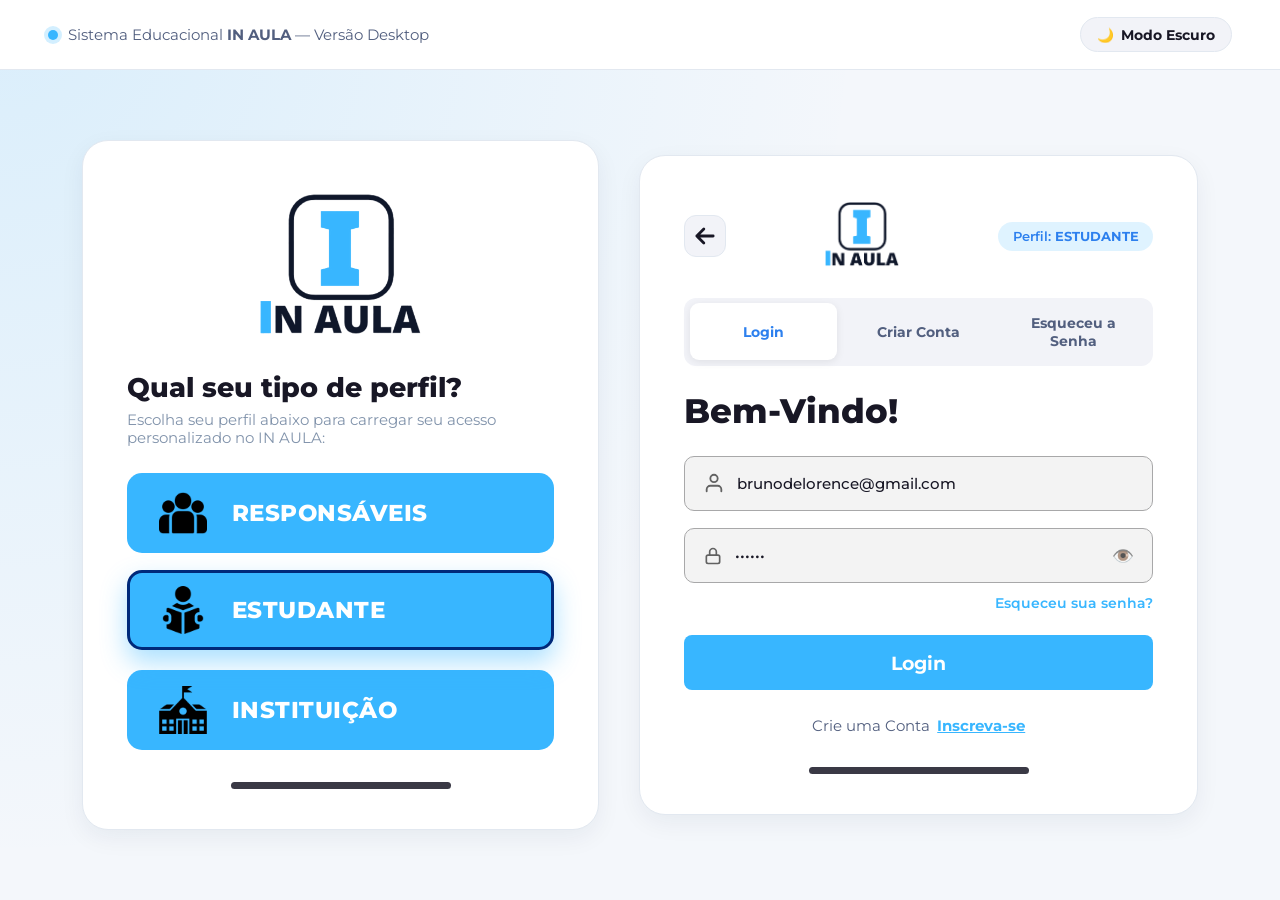
==== commit bc54ddcc: "refactor: compacta e enxuga HTML, CSS e JS mantendo todas as funcionalidades" ====
--- a/src/index.html
+++ b/src/index.html
@@ -1,287 +1,152 @@
 <!DOCTYPE html>
 <html lang="pt-BR" data-tema="claro">
-
 <head>
   <meta charset="UTF-8" />
   <meta name="viewport" content="width=device-width, initial-scale=1.0" />
-  <meta name="description"
-    content="IN AULA — Sistema Educacional Desktop para Estudantes, Professores e Instituições." />
+  <meta name="description" content="IN AULA — Sistema Educacional Desktop para Estudantes, Professores e Instituições." />
   <title>IN AULA | Login &amp; Plataforma Educacional Desktop</title>
   <link rel="preconnect" href="https://fonts.googleapis.com" />
   <link rel="preconnect" href="https://fonts.gstatic.com" crossorigin />
-  <link
-    href="https://fonts.googleapis.com/css2?family=Inter:wght@400;500;600;700&family=Montserrat:wght@300;400;500;600;700;800;900&family=Nunito:wght@600;700;800&family=Poppins:wght@400;500;600;700&display=swap"
-    rel="stylesheet" />
+  <link href="https://fonts.googleapis.com/css2?family=Inter:wght@400;500;600;700&family=Montserrat:wght@300;400;500;600;700;800;900&family=Nunito:wght@600;700;800&family=Poppins:wght@400;500;600;700&display=swap" rel="stylesheet" />
   <link rel="stylesheet" href="css/style.css" />
 </head>
-
 <body>
-
-  <!-- =======================================================================
-       TELA DE LOGIN / AUTENTICAÇÃO FULLSCREEN DESKTOP
-       (Fiel aos frames do Figma: 21:139, 16:56, 16:269, 41:646, 16:250, 96:758)
-       ======================================================================= -->
   <div class="sobreposicao-tela-cheia-login" id="sobreposicaoTelaCheiaLogin">
-    <!-- Barra de topo discreta na tela de Login (Tema Claro/Escuro + Acesso Rápido) -->
     <div class="barra-topo-login">
       <div class="barra-topo-login__marca">
         <span class="ponto-status"></span>
-        <span>Sistema Educacional <strong>IN AULA</strong> — Versão Desktop</span>
+        <span>Sistema Educacional
+ <strong>IN AULA</strong> — Versão Desktop</span>
       </div>
-      <div class="barra-topo-login__acoes">
-        <button type="button" class="botao-alternar-tema" id="alternarTemaLogin">
-          <span class="elemento-icone-tema">🌙</span>
-          <span class="elemento-rotulo-tema">Modo Escuro</span>
-        </button>
-      </div>
+      <div class="barra-topo-login__acoes"><button type="button" class="botao-alternar-tema" id="alternarTemaLogin"> <span class="elemento-icone-tema">🌙</span> <span class="elemento-rotulo-tema">Modo Escuro</span></button></div>
     </div>
-
     <div class="vitrine-computador-login">
-      <!-- Painel Esquerdo: Seleção de Perfil ("Qual seu tipo de perfil?" - Figma 21:139) -->
       <section class="painel-esquerdo-login" aria-label="Seleção de tipo de perfil">
         <div class="caixa-logo-login">
           <img src="assets/logo-inaula.png" alt="Logo IN AULA" class="imagem-logo-login" />
         </div>
-
         <h1 class="titulo-perfil-login">Qual seu tipo de perfil?</h1>
-        <p class="subtitulo-perfil-login">
-          Escolha seu perfil abaixo para carregar seu acesso personalizado no IN AULA:
-        </p>
-
+        <p class="subtitulo-perfil-login">Escolha seu perfil abaixo para carregar seu acesso personalizado no IN AULA:</p>
         <div class="botoes-perfil-figma">
-          <button type="button" class="botao-perfil-figma" data-selecionar-perfil="responsaveis">
-            <div class="botao-perfil-figma__envoltorio-icone">
-              <img src="assets/icon-group.png" alt="Responsáveis" />
-            </div>
-            <span>RESPONSÁVEIS</span>
-          </button>
-
-          <button type="button" class="botao-perfil-figma ativo" data-selecionar-perfil="estudante">
-            <div class="botao-perfil-figma__envoltorio-icone">
-              <img src="assets/icon-reading-book.png" alt="Estudante" />
-            </div>
-            <span>ESTUDANTE</span>
-          </button>
-
-          <button type="button" class="botao-perfil-figma" data-selecionar-perfil="instituicao">
-            <div class="botao-perfil-figma__envoltorio-icone">
-              <img src="assets/icon-school.png" alt="Instituição / Professor" />
-            </div>
-            <span>INSTITUIÇÃO</span>
-          </button>
+          <button type="button" class="botao-perfil-figma" data-selecionar-perfil="responsaveis"><div class="botao-perfil-figma__envoltorio-icone"> <img src="assets/icon-group.png" alt="Responsáveis" /> </div>
+ <span>RESPONSÁVEIS</span></button>
+          <button type="button" class="botao-perfil-figma ativo" data-selecionar-perfil="estudante"><div class="botao-perfil-figma__envoltorio-icone"> <img src="assets/icon-reading-book.png" alt="Estudante" /> </div>
+ <span>ESTUDANTE</span></button>
+          <button type="button" class="botao-perfil-figma" data-selecionar-perfil="instituicao"><div class="botao-perfil-figma__envoltorio-icone"> <img src="assets/icon-school.png" alt="Instituição / Professor" /> </div>
+ <span>INSTITUIÇÃO</span></button>
         </div>
-
         <div class="decoracao-barra-inferior-login"></div>
       </section>
-
-      <!-- Painel Direito: Telas de Login, Criar Conta e Esqueceu sua Senha (Figma 16:56, 16:269, 16:250) -->
       <section class="painel-direito-login" aria-label="Formulário de autenticação">
-        <!-- Cabeçalho do Card com botão Voltar e Logo igual ao Figma -->
         <div class="topo-cartao-login">
           <button type="button" class="seta-voltar-login" id="botaoSetaVoltarAutenticacao" title="Voltar para Login">
-            <svg width="28" height="28" viewBox="0 0 24 24" fill="none">
-              <path d="M19 12H5M5 12L11 18M5 12L11 6" stroke="currentColor" stroke-width="2.4" stroke-linecap="round"
-                stroke-linejoin="round" />
-            </svg>
+            <svg width="28" height="28" viewBox="0 0 24 24" fill="none"><path d="M19 12H5M5 12L11 18M5 12L11 6" stroke="currentColor" stroke-width="2.4" stroke-linecap="round" stroke-linejoin="round" /></svg>
           </button>
-
           <div class="logo-cartao-login">
             <img src="assets/logo-inaula.png" alt="IN AULA" />
           </div>
-
-          <span class="pilula-perfil-login" id="seloPerfilSelecionado">
-            Perfil: <strong>ESTUDANTE</strong>
-          </span>
+          <span class="pilula-perfil-login" id="seloPerfilSelecionado">Perfil:
+ <strong>ESTUDANTE</strong></span>
         </div>
-
-        <!-- Abas rápidas para navegar entre Login / Criar Conta / Esqueceu a Senha -->
         <div class="abas-autenticacao" role="tablist">
           <button type="button" class="aba-autenticacao ativo" data-aba-autenticacao="login">Login</button>
           <button type="button" class="aba-autenticacao" data-aba-autenticacao="signup">Criar Conta</button>
           <button type="button" class="aba-autenticacao" data-aba-autenticacao="recover">Esqueceu a Senha</button>
         </div>
-
-        <!-- ===============================================================
-             SUB-TELA 1: LOGIN ("Bem-Vindo!" - Figma 16:56 & 96:758)
-             =============================================================== -->
         <form class="formulario-autenticacao-figma" id="formularioLogin">
           <h2 class="titulo-autenticacao-figma">Bem-Vindo!</h2>
-
-          <!-- Campo Nome de Usuário ou Email (Rectangle 26) -->
           <div class="campo-figma">
             <span class="campo-figma__icone" aria-hidden="true">
               <svg width="22" height="22" viewBox="0 0 24 24" fill="none">
-                <path d="M20 21V19C20 16.7909 18.2091 15 16 15H8C5.79086 15 4 16.7909 4 19V21" stroke="#626262"
-                  stroke-width="2" stroke-linecap="round" />
+                <path d="M20 21V19C20 16.7909 18.2091 15 16 15H8C5.79086 15 4 16.7909 4 19V21" stroke="#626262" stroke-width="2" stroke-linecap="round" />
                 <circle cx="12" cy="7" r="4" stroke="#626262" stroke-width="2" />
               </svg>
             </span>
-            <input type="text" id="usuarioLogin" placeholder="Nome de Usuario ou Email" value="brunodelorence@gmail.com"
-              required />
-          </div>
-
-          <!-- Campo Senha (Rectangle 24) + Ícone Olho -->
+            <input type="text" id="usuarioLogin" placeholder="Nome de Usuario ou Email" value="brunodelorence@gmail.com" required />
+          </div>
           <div class="campo-figma">
             <span class="campo-figma__icone" aria-hidden="true">
               <svg width="20" height="20" viewBox="0 0 24 24" fill="none">
                 <rect x="4" y="11" width="16" height="10" rx="2" stroke="#626262" stroke-width="2" />
-                <path d="M8 11V7C8 4.79086 9.79086 3 12 3C14.2091 3 16 4.79086 16 7V11" stroke="#626262"
-                  stroke-width="2" />
+                <path d="M8 11V7C8 4.79086 9.79086 3 12 3C14.2091 3 16 4.79086 16 7V11" stroke="#626262" stroke-width="2" />
               </svg>
             </span>
             <input type="password" id="senhaLogin" placeholder="Senha" value="123456" required />
-            <button type="button" class="campo-figma__olho" data-alternar-senha="senhaLogin"
-              aria-label="Mostrar ou ocultar senha">
-              👁️
-            </button>
-          </div>
-
-          <!-- Link "Esqueceu sua senha?" -->
-          <div class="linha-esqueceu-figma">
-            <button type="button" class="link-esqueceu-figma" data-trocar-autenticacao="recover">
-              Esqueceu sua senha?
-            </button>
-          </div>
-
-          <!-- Botão "Login" (Frame 3 - 16:108) -->
+            <button type="button" class="campo-figma__olho" data-alternar-senha="senhaLogin" aria-label="Mostrar ou ocultar senha">👁️</button>
+          </div>
+          <div class="linha-esqueceu-figma"><button type="button" class="link-esqueceu-figma" data-trocar-autenticacao="recover">Esqueceu sua senha?</button></div>
           <button type="submit" class="botao-enviar-figma">Login</button>
           <p class="retorno-formulario" id="mensagemRetornoLogin"></p>
-
-          <!-- Rodapé "Crie uma Conta Inscreva-se" (Group 33679 - 16:86) -->
-          <div class="troca-inferior-figma">
-            <span>Crie uma Conta</span>
-            <button type="button" class="link-troca-figma" data-trocar-autenticacao="signup">Inscreva-se</button>
-          </div>
-
+          <div class="troca-inferior-figma"><span>Crie uma Conta</span> <button type="button" class="link-troca-figma" data-trocar-autenticacao="signup">Inscreva-se</button></div>
           <div class="decoracao-barra-inferior-login"></div>
         </form>
-
-        <!-- ===============================================================
-             SUB-TELA 2: CRIAR CONTA ("Crie uma conta!" - Figma 16:269 & 41:646)
-             =============================================================== -->
         <form class="formulario-autenticacao-figma" id="formularioCadastro" hidden>
           <h2 class="titulo-autenticacao-figma">Crie uma conta!</h2>
-
-          <!-- Nome de usuário -->
           <div class="campo-figma">
             <span class="campo-figma__icone" aria-hidden="true">
               <svg width="22" height="22" viewBox="0 0 24 24" fill="none">
-                <path d="M20 21V19C20 16.7909 18.2091 15 16 15H8C5.79086 15 4 16.7909 4 19V21" stroke="#626262"
-                  stroke-width="2" stroke-linecap="round" />
+                <path d="M20 21V19C20 16.7909 18.2091 15 16 15H8C5.79086 15 4 16.7909 4 19V21" stroke="#626262" stroke-width="2" stroke-linecap="round" />
                 <circle cx="12" cy="7" r="4" stroke="#626262" stroke-width="2" />
               </svg>
             </span>
             <input type="text" id="nomeUsuarioCadastro" placeholder="Nome de usuário" value="brunodelorence" required />
           </div>
-
-          <!-- E-mail -->
           <div class="campo-figma">
             <span class="campo-figma__icone" aria-hidden="true">
-              <svg width="20" height="20" viewBox="0 0 24 24" fill="none">
-                <rect x="3" y="5" width="18" height="14" rx="2" stroke="#626262" stroke-width="2" />
-                <path d="M3 7L12 13L21 7" stroke="#626262" stroke-width="2" />
-              </svg>
+              <svg width="20" height="20" viewBox="0 0 24 24" fill="none"><rect x="3" y="5" width="18" height="14" rx="2" stroke="#626262" stroke-width="2" /> <path d="M3 7L12 13L21 7" stroke="#626262" stroke-width="2" /></svg>
             </span>
             <input type="email" id="emailCadastro" placeholder="E-mail" value="brunodelorence@gmail.com" required />
           </div>
-
-          <!-- Senha -->
           <div class="campo-figma">
             <span class="campo-figma__icone" aria-hidden="true">
               <svg width="20" height="20" viewBox="0 0 24 24" fill="none">
                 <rect x="4" y="11" width="16" height="10" rx="2" stroke="#626262" stroke-width="2" />
-                <path d="M8 11V7C8 4.79086 9.79086 3 12 3C14.2091 3 16 4.79086 16 7V11" stroke="#626262"
-                  stroke-width="2" />
+                <path d="M8 11V7C8 4.79086 9.79086 3 12 3C14.2091 3 16 4.79086 16 7V11" stroke="#626262" stroke-width="2" />
               </svg>
             </span>
             <input type="password" id="senhaCadastro" placeholder="Senha" value="1234567" required />
-            <button type="button" class="campo-figma__olho" data-alternar-senha="senhaCadastro"
-              aria-label="Mostrar ou ocultar senha">
-              👁️
-            </button>
-          </div>
-
-          <!-- Confirme a senha -->
+            <button type="button" class="campo-figma__olho" data-alternar-senha="senhaCadastro" aria-label="Mostrar ou ocultar senha">👁️</button>
+          </div>
           <div class="campo-figma">
             <span class="campo-figma__icone" aria-hidden="true">
               <svg width="20" height="20" viewBox="0 0 24 24" fill="none">
                 <rect x="4" y="11" width="16" height="10" rx="2" stroke="#626262" stroke-width="2" />
-                <path d="M8 11V7C8 4.79086 9.79086 3 12 3C14.2091 3 16 4.79086 16 7V11" stroke="#626262"
-                  stroke-width="2" />
+                <path d="M8 11V7C8 4.79086 9.79086 3 12 3C14.2091 3 16 4.79086 16 7V11" stroke="#626262" stroke-width="2" />
               </svg>
             </span>
-            <input type="password" id="confirmacaoSenhaCadastro" placeholder="Confirme a senha" value="1234567"
-              required />
-            <button type="button" class="campo-figma__olho" data-alternar-senha="confirmacaoSenhaCadastro"
-              aria-label="Mostrar ou ocultar senha">
-              👁️
-            </button>
-          </div>
-
-          <p class="nota-termos-figma">
-            Ao clicar no botão de <strong>Criar Conta</strong>, você automaticamente concorda com nossa politica e
-            termos de uso.
-          </p>
-
-          <!-- Botão Criar Conta -->
+            <input type="password" id="confirmacaoSenhaCadastro" placeholder="Confirme a senha" value="1234567" required />
+            <button type="button" class="campo-figma__olho" data-alternar-senha="confirmacaoSenhaCadastro" aria-label="Mostrar ou ocultar senha">👁️</button>
+          </div>
+          <p class="nota-termos-figma">Ao clicar no botão de
+ <strong>Criar Conta</strong>, você automaticamente concorda com nossa politica e termos de uso.</p>
           <button type="submit" class="botao-enviar-figma">Criar Conta</button>
           <p class="retorno-formulario" id="mensagemRetornoCadastro"></p>
-
-          <!-- Rodapé "Já tenho um conta Login" -->
-          <div class="troca-inferior-figma">
-            <span>Já tenho um conta</span>
-            <button type="button" class="link-troca-figma" data-trocar-autenticacao="login">Login</button>
-          </div>
-
+          <div class="troca-inferior-figma"><span>Já tenho um conta</span> <button type="button" class="link-troca-figma" data-trocar-autenticacao="login">Login</button></div>
           <div class="decoracao-barra-inferior-login"></div>
         </form>
-
-        <!-- ===============================================================
-             SUB-TELA 3: ESQUECEU SUA SENHA ("Esqueceu sua Senha?" - Figma 16:250)
-             =============================================================== -->
         <form class="formulario-autenticacao-figma" id="formularioRecuperacao" hidden>
           <h2 class="titulo-autenticacao-figma">Esqueceu sua<br />Senha?</h2>
-
           <div class="campo-figma">
             <span class="campo-figma__icone" aria-hidden="true">
-              <svg width="20" height="20" viewBox="0 0 24 24" fill="none">
-                <rect x="3" y="5" width="18" height="14" rx="2" stroke="#626262" stroke-width="2" />
-                <path d="M3 7L12 13L21 7" stroke="#626262" stroke-width="2" />
-              </svg>
+              <svg width="20" height="20" viewBox="0 0 24 24" fill="none"><rect x="3" y="5" width="18" height="14" rx="2" stroke="#626262" stroke-width="2" /> <path d="M3 7L12 13L21 7" stroke="#626262" stroke-width="2" /></svg>
             </span>
             <input type="email" id="campoEmailRecuperacao" placeholder="Digite seu endereço de e-mail" required />
           </div>
-
-
           <p class="nota-termos-figma">
-            <span class="texto-perigo">*</span> Enviaremos uma mensagem para você redefinir sua senha.
-          </p>
-
+<span class="texto-perigo">*</span> Enviaremos uma mensagem para você redefinir sua senha.</p>
           <button type="submit" class="botao-enviar-figma">Enviar</button>
           <p class="retorno-formulario" id="mensagemRetornoRecuperacao"></p>
-
-          <div class="troca-inferior-figma">
-            <span>Lembrou a senha?</span>
-            <button type="button" class="link-troca-figma" data-trocar-autenticacao="login">Login</button>
-          </div>
-
+          <div class="troca-inferior-figma"><span>Lembrou a senha?</span> <button type="button" class="link-troca-figma" data-trocar-autenticacao="login">Login</button></div>
           <div class="decoracao-barra-inferior-login"></div>
         </form>
       </section>
     </div>
   </div>
-
-  <!-- =======================================================================
-       DASHBOARD DESKTOP DO SISTEMA (Exibido após clicar em Login / Criar Conta)
-       ======================================================================= -->
   <div class="aplicacao-computador" id="aplicacaoPrincipalComputador" hidden>
-    <!-- SIDEBAR LATERAL ESQUERDA -->
     <aside class="barra-lateral" id="barraLateral">
       <div class="barra-lateral__marca" id="botaoAbrirBoasVindas" title="Voltar para a Tela de Login">
         <img src="assets/logo-inaula.png" alt="Logo IN AULA" class="barra-lateral__imagem-logo" />
       </div>
-
-      <!-- Indicador fixo do Setor autenticado no Login (sem troca livre entre Aluno e Professor) -->
       <div class="barra-lateral__seletor-setor">
         <span class="barra-lateral__rotulo-secao">SETOR AUTENTICADO</span>
         <div class="pilulas-setor">
@@ -289,96 +154,66 @@
             <img src="assets/icon-reading-book.png" alt="" />
             <span id="rotuloSetorEstudanteAtivo">Setor: Estudante</span>
           </div>
-          <div class="pilula-setor ativo" id="seloSetorProfessoraAtivo" hidden
-            style="grid-column: 1 / -1; cursor: default;">
-            <img src="assets/icon-school.png" alt="" />
-            <span>Setor: Instituição (Docente)</span>
-          </div>
+          <div class="pilula-setor ativo" id="seloSetorProfessoraAtivo" hidden style="grid-column: 1 / -1; cursor: default;"><img src="assets/icon-school.png" alt="" /> <span>Setor: Instituição (Docente)</span></div>
         </div>
       </div>
-
-      <!-- Menu do Estudante -->
       <nav class="barra-lateral__navegacao" id="navegacaoEstudante" aria-label="Menu do Estudante">
         <span class="barra-lateral__rotulo-secao">MENU DO ESTUDANTE</span>
         <button type="button" class="item-navegacao ativo" data-tela="estudante-inicio">
-          <span class="item-navegacao__icone">🏠</span>
-          <span>Início (Painel)</span>
-        </button>
+<span class="item-navegacao__icone">🏠</span>
+ <span>Início (Painel)</span></button>
         <button type="button" class="item-navegacao" data-tela="estudante-atividades">
-          <span class="item-navegacao__icone">⭐</span>
-          <span>Atividades &amp; Níveis</span>
-          <span class="item-navegacao__selo">4</span>
-        </button>
+<span class="item-navegacao__icone">⭐</span>
+ <span>Atividades &amp; Níveis</span>
+ <span class="item-navegacao__selo">4</span></button>
         <button type="button" class="item-navegacao" data-tela="estudante-loja">
-          <span class="item-navegacao__icone">🏪</span>
-          <span>Loja de Pontos</span>
-        </button>
+<span class="item-navegacao__icone">🏪</span>
+ <span>Loja de Pontos</span></button>
         <button type="button" class="item-navegacao" data-tela="estudante-classificacao">
-          <span class="item-navegacao__icone">📊</span>
-          <span>Ranking da Turma</span>
-        </button>
+<span class="item-navegacao__icone">📊</span>
+ <span>Ranking da Turma</span></button>
         <button type="button" class="item-navegacao" data-tela="estudante-conversa">
-          <span class="item-navegacao__icone">💬</span>
-          <span>Chat com Professora</span>
-        </button>
+<span class="item-navegacao__icone">💬</span>
+ <span>Chat com Professora</span></button>
         <button type="button" class="item-navegacao" data-tela="estudante-perfil">
-          <span class="item-navegacao__icone">👤</span>
-          <span>Meu Perfil</span>
-        </button>
+<span class="item-navegacao__icone">👤</span>
+ <span>Meu Perfil</span></button>
       </nav>
-
-      <!-- Menu do Professor / Instituição -->
       <nav class="barra-lateral__navegacao" id="navegacaoProfessora" aria-label="Menu do Professor" hidden>
         <span class="barra-lateral__rotulo-secao">MENU DO PROFESSOR</span>
         <button type="button" class="item-navegacao ativo" data-tela="professora-inicio">
-          <span class="item-navegacao__icone">🏫</span>
-          <span>Início &amp; Turmas</span>
-        </button>
+<span class="item-navegacao__icone">🏫</span>
+ <span>Início &amp; Turmas</span></button>
         <button type="button" class="item-navegacao" data-tela="professora-chamada">
-          <span class="item-navegacao__icone">📋</span>
-          <span>Chamada Digital</span>
-        </button>
+<span class="item-navegacao__icone">📋</span>
+ <span>Chamada Digital</span></button>
         <button type="button" class="item-navegacao" data-tela="professora-notas">
-          <span class="item-navegacao__icone">📝</span>
-          <span>Notas &amp; Frequência</span>
-        </button>
+<span class="item-navegacao__icone">📝</span>
+ <span>Notas &amp; Frequência</span></button>
         <button type="button" class="item-navegacao" data-tela="professora-conversa">
-          <span class="item-navegacao__icone">💬</span>
-          <span>Chat de Dúvidas</span>
-          <span class="item-navegacao__selo" id="seloNaoLidasProfessora">4</span>
-        </button>
+<span class="item-navegacao__icone">💬</span>
+ <span>Chat de Dúvidas</span>
+ <span class="item-navegacao__selo" id="seloNaoLidasProfessora">4</span></button>
       </nav>
-
-      <div class="barra-lateral__rodape">
-        <button type="button" class="botao-entrada-portal" id="botaoSairBarraLateral">
-          🔐 Trocar Conta / Tela de Login
-        </button>
-      </div>
+      <div class="barra-lateral__rodape"><button type="button" class="botao-entrada-portal" id="botaoSairBarraLateral">🔐 Trocar Conta / Tela de Login</button></div>
     </aside>
-
-    <!-- ÁREA PRINCIPAL DESKTOP -->
     <div class="area-trabalho-principal">
       <header class="barra-topo">
         <div class="barra-topo__esquerda">
           <h1 class="barra-topo__titulo" id="tituloTelaAtual">Painel do Estudante</h1>
           <span class="barra-topo__subtitulo" id="subtituloTelaAtual">Ano Letivo • Turma 3°E • Ensino Médio</span>
         </div>
-
         <div class="barra-topo__direita">
           <div class="pilula-pontos" id="caixaPontosTopo" title="Seus pontos acumulados nas atividades">
             <img src="assets/icon-medal-pts.svg" alt="" class="pilula-pontos__icone" />
             <strong id="pontosGlobaisEstudante">2564</strong>
             <span>pts</span>
           </div>
-
           <button type="button" class="botao-alternar-tema" id="botaoAlternarTema" title="Alternar tema Claro e Escuro">
-            <span class="elemento-icone-tema" id="iconeTema">🌙</span>
-            <span class="elemento-rotulo-tema" id="rotuloTema">Modo Escuro</span>
-          </button>
-
+<span class="elemento-icone-tema" id="iconeTema">🌙</span>
+ <span class="elemento-rotulo-tema" id="rotuloTema">Modo Escuro</span></button>
           <div class="bloco-usuario" id="blocoUsuarioTopo">
-            <img src="assets/avatar-bruno.png" alt="Bruno Delorence" id="avatarBarraTopo"
-              class="bloco-usuario__avatar" />
+            <img src="assets/avatar-bruno.png" alt="Bruno Delorence" id="avatarBarraTopo" class="bloco-usuario__avatar" />
             <div class="bloco-usuario__informacoes">
               <strong id="nomeBarraTopo">Bruno Delorence</strong>
               <span id="cargoBarraTopo">Estudante • 1º Lugar (3°E)</span>
@@ -386,9 +221,7 @@
           </div>
         </div>
       </header>
-
       <main class="conteiner-telas">
-        <!-- VIEW 1: HOME DO ESTUDANTE (Figma: 40:506) -->
         <section class="tela-visualizacao ativo" id="tela-estudante-inicio">
           <div class="banner-principal-estudante" style="background-image: url('assets/banner-student.png');">
             <div class="banner-principal-estudante__sobreposicao">
@@ -397,78 +230,50 @@
                 <div class="banner-principal-estudante__detalhes">
                   <h2 id="nomeBannerEstudante">Bruno Delorence</h2>
                   <div class="banner-principal-estudante__metadados">
-                    <span class="item-metadado">
-                      <img src="assets/icon-top1.svg" alt="" />
-                      1º Lugar
-                    </span>
-                    <span class="item-metadado">
-                      <img src="assets/icon-class-book.svg" alt="" />
-                      3°E
-                    </span>
-                  </div>
-                </div>
-              </div>
-
+                    <span class="item-metadado"><img src="assets/icon-top1.svg" alt="" /> 1º Lugar</span>
+                    <span class="item-metadado"><img src="assets/icon-class-book.svg" alt="" /> 3°E</span>
+                  </div>
+                </div>
+              </div>
               <div class="banner-principal-estudante__direita">
                 <div class="pilula-pontuacao-banner">
                   <span>1.250 XP</span>
                   <img src="assets/icon-medal-pts.svg" alt="Medalha" />
                 </div>
-                <button type="button" class="botao-acao-banner" data-ir-tela="estudante-atividades">
-                  Continuar Estudos →
-                </button>
-              </div>
-            </div>
-          </div>
-
-          <!-- Os 4 Cards de Status de Atividades do Figma -->
+                <button type="button" class="botao-acao-banner" data-ir-tela="estudante-atividades">Continuar Estudos →</button>
+              </div>
+            </div>
+          </div>
           <div class="grade-indicadores-status">
             <div class="cartao-indicador-status" data-ir-tela="estudante-atividades">
               <div class="cartao-indicador-status__topo">
                 <img src="assets/icon-pending.svg" alt="Atividades Pendentes" class="cartao-indicador-status__icone" />
                 <span class="cartao-indicador-status__numero numero--azul" id="contadorIndicadorPendentes">4</span>
               </div>
-              <div class="cartao-indicador-status__rotulo">
-                <p>Atividades</p>
-                <p>Pendentes!</p>
-              </div>
-            </div>
-
+              <div class="cartao-indicador-status__rotulo"><p>Atividades</p> <p>Pendentes!</p></div>
+            </div>
             <div class="cartao-indicador-status" data-ir-tela="estudante-atividades">
               <div class="cartao-indicador-status__topo">
                 <img src="assets/icon-deadline.svg" alt="Prazo Acabando" class="cartao-indicador-status__icone" />
                 <span class="cartao-indicador-status__numero numero--vermelho">2</span>
               </div>
-              <div class="cartao-indicador-status__rotulo">
-                <p>Prazo</p>
-                <p>Acabando!</p>
-              </div>
-            </div>
-
+              <div class="cartao-indicador-status__rotulo"><p>Prazo</p> <p>Acabando!</p></div>
+            </div>
             <div class="cartao-indicador-status" data-ir-tela="estudante-atividades">
               <div class="cartao-indicador-status__topo">
                 <img src="assets/icon-waiting.svg" alt="Aguardando Correção" class="cartao-indicador-status__icone" />
                 <span class="cartao-indicador-status__numero numero--amarelo" id="contadorIndicadorAguardando">7</span>
               </div>
-              <div class="cartao-indicador-status__rotulo">
-                <p>Aguardando</p>
-                <p>Correção!</p>
-              </div>
-            </div>
-
+              <div class="cartao-indicador-status__rotulo"><p>Aguardando</p> <p>Correção!</p></div>
+            </div>
             <div class="cartao-indicador-status" data-ir-tela="estudante-atividades">
               <div class="cartao-indicador-status__topo">
-                <img src="assets/icon-corrected.svg" alt="Atividades Corrigidas"
-                  class="cartao-indicador-status__icone" />
+                <img src="assets/icon-corrected.svg" alt="Atividades Corrigidas" class="cartao-indicador-status__icone" />
                 <span class="cartao-indicador-status__numero numero--verde" id="contadorIndicadorCorrigidas">12</span>
               </div>
-              <div class="cartao-indicador-status__rotulo">
-                <p>Atividades</p>
-                <p>Corrigidas!</p>
-              </div>
-            </div>
-          </div>
-
+              <div class="cartao-indicador-status__rotulo"><p>Atividades</p> <p>Corrigidas!</p></div>
+            </div>
+          </div>
           <div class="colunas-computador-inicio">
             <div class="painel-computador">
               <div class="painel-computador__cabecalho">
@@ -476,15 +281,11 @@
                   <h3>Seus Estudos em Andamento</h3>
                   <p class="texto-suave">20% de seu progresso concluído na semana!</p>
                 </div>
-                <button type="button" class="botao-link botao-link--negrito" data-ir-tela="estudante-atividades">
-                  Ver todas as matérias →
-                </button>
-              </div>
-
+                <button type="button" class="botao-link botao-link--negrito" data-ir-tela="estudante-atividades">Ver todas as matérias →</button>
+              </div>
               <div class="trilha-mini-progresso">
                 <div class="preenchimento-mini-progresso" style="width: 20%"></div>
               </div>
-
               <div class="grade-cartoes-materias grade-cartoes-materias--compacta">
                 <article class="cartao-materia fundo-matematica" data-abrir-materia="Matemática">
                   <span class="cartao-materia__contador">03/30</span>
@@ -496,7 +297,6 @@
                     <div class="bloco bloco--fundo"><img src="assets/icon-math-percent.svg" alt="" /></div>
                   </div>
                 </article>
-
                 <article class="cartao-materia fundo-portugues" data-abrir-materia="Português">
                   <span class="cartao-materia__contador">0/30</span>
                   <h4 class="cartao-materia__titulo">Português</h4>
@@ -509,77 +309,66 @@
                 </article>
               </div>
             </div>
-
             <div class="painel-computador">
               <div class="painel-computador__cabecalho">
                 <div>
                   <h3>Minhas Notas &amp; Frequência</h3>
                   <p class="texto-suave">Acompanhamento oficial da Turma 3°E</p>
                 </div>
-                <button type="button" class="botao-link botao-link--negrito" data-ir-tela="estudante-conversa">
-                  Tirar Dúvida 💬
-                </button>
-              </div>
-
+                <button type="button" class="botao-link botao-link--negrito" data-ir-tela="estudante-conversa">Tirar Dúvida 💬</button>
+              </div>
               <div class="envoltorio-tabela-notas">
                 <table class="tabela-figma">
                   <thead>
                     <tr>
-                      <th>Matéria</th>
-                      <th>Frequência</th>
-                      <th>Notas</th>
-                    </tr>
+<th>Matéria</th>
+ <th>Frequência</th>
+ <th>Notas</th></tr>
                   </thead>
                   <tbody>
                     <tr>
-                      <td><span class="barra-linha"></span>Mat</td>
-                      <td>90%</td>
-                      <td><strong>8,1</strong></td>
-                    </tr>
+<td><span class="barra-linha"></span>Mat</td>
+ <td>90%</td>
+ <td>
+<strong>8,1</strong></td></tr>
                     <tr>
-                      <td><span class="barra-linha"></span>Port</td>
-                      <td>85%</td>
-                      <td><strong>8,4</strong></td>
-                    </tr>
+<td><span class="barra-linha"></span>Port</td>
+ <td>85%</td>
+ <td>
+<strong>8,4</strong></td></tr>
                     <tr>
-                      <td><span class="barra-linha"></span>Geo</td>
-                      <td>93%</td>
-                      <td><strong>7,2</strong></td>
-                    </tr>
+<td><span class="barra-linha"></span>Geo</td>
+ <td>93%</td>
+ <td>
+<strong>7,2</strong></td></tr>
                     <tr>
-                      <td><span class="barra-linha"></span>Bio</td>
-                      <td>89%</td>
-                      <td><strong>6,1</strong></td>
-                    </tr>
+<td><span class="barra-linha"></span>Bio</td>
+ <td>89%</td>
+ <td>
+<strong>6,1</strong></td></tr>
                     <tr>
-                      <td><span class="barra-linha"></span>Fis</td>
-                      <td>98%</td>
-                      <td><strong>9,0</strong></td>
-                    </tr>
+<td><span class="barra-linha"></span>Fis</td>
+ <td>98%</td>
+ <td>
+<strong>9,0</strong></td></tr>
                     <tr>
-                      <td><span class="barra-linha"></span>Quím</td>
-                      <td>99,9%</td>
-                      <td><strong>9,6</strong></td>
-                    </tr>
+<td><span class="barra-linha"></span>Quím</td>
+ <td>99,9%</td>
+ <td>
+<strong>9,6</strong></td></tr>
                   </tbody>
                 </table>
               </div>
             </div>
           </div>
         </section>
-
-        <!-- VIEW 2: ATIVIDADES, TRILHAS & DESAFIOS GAMIFICADOS (Fluxo em Etapas Fiel ao Figma) -->
         <section class="tela-visualizacao" id="tela-estudante-atividades" hidden>
-          <!-- ===============================================================
-               PASSO 1: CATÁLOGO DE MATÉRIAS (Figma: Home Atividades 16:582)
-               =============================================================== -->
           <div id="etapaCatalogoMaterias">
             <div class="barra-cabecalho-atividades">
               <div class="caixa-busca-figma">
                 <span class="caixa-busca-figma__icone">🔍</span>
                 <input type="search" id="campoBuscaAtividade" placeholder="Buscar atividade ou matéria..." />
               </div>
-
               <div class="resumo-progresso-estudos">
                 <div>
                   <strong>Seus estudos:</strong>
@@ -588,12 +377,9 @@
                     <div class="preenchimento-mini-progresso" id="barraProgressoEstudos" style="width: 20%"></div>
                   </div>
                 </div>
-                <div class="circulo-trofeu">
-                  <img src="assets/icon-cup.svg" alt="Troféu" />
-                </div>
-              </div>
-            </div>
-
+                <div class="circulo-trofeu"><img src="assets/icon-cup.svg" alt="Troféu" /></div>
+              </div>
+            </div>
             <div class="painel-computador">
               <div class="painel-computador__cabecalho">
                 <div>
@@ -601,7 +387,6 @@
                   <p class="texto-suave">Selecione uma matéria abaixo para abrir suas atividades exclusivas</p>
                 </div>
               </div>
-
               <div class="grade-cartoes-materias grade-cartoes-materias--completa" id="gradeMaterias">
                 <article class="cartao-materia fundo-matematica" data-materia="Matemática">
                   <span class="cartao-materia__contador">03/30</span>
@@ -613,7 +398,6 @@
                     <div class="bloco bloco--fundo"><img src="assets/icon-math-percent.svg" alt="" /></div>
                   </div>
                 </article>
-
                 <article class="cartao-materia fundo-portugues" data-materia="Português">
                   <span class="cartao-materia__contador">0/30</span>
                   <h4 class="cartao-materia__titulo">Português</h4>
@@ -624,7 +408,6 @@
                     <div class="bloco bloco--fundo"><img src="assets/icon-port-j.svg" alt="" /></div>
                   </div>
                 </article>
-
                 <article class="cartao-materia fundo-biologia" data-materia="Biologia">
                   <span class="cartao-materia__contador">07/30</span>
                   <h4 class="cartao-materia__titulo">Biologia</h4>
@@ -635,7 +418,6 @@
                     <div class="bloco bloco--fundo"><img src="assets/icon-bio-heart.svg" alt="" /></div>
                   </div>
                 </article>
-
                 <article class="cartao-materia fundo-quimica" data-materia="Química">
                   <span class="cartao-materia__contador">16/30</span>
                   <h4 class="cartao-materia__titulo">Química</h4>
@@ -646,7 +428,6 @@
                     <div class="bloco bloco--fundo"><img src="assets/icon-chem-hazard.svg" alt="" /></div>
                   </div>
                 </article>
-
                 <article class="cartao-materia fundo-fisica" data-materia="Física">
                   <span class="cartao-materia__contador">18/30</span>
                   <h4 class="cartao-materia__titulo">Física</h4>
@@ -657,18 +438,17 @@
                     <div class="bloco bloco--fundo"><img src="assets/icon-phys-energy.svg" alt="" /></div>
                   </div>
                 </article>
-
                 <article class="cartao-materia fundo-matematica" data-materia="Inglês">
                   <span class="cartao-materia__contador">22/30</span>
                   <h4 class="cartao-materia__titulo">Inglês</h4>
                   <button type="button" class="cartao-materia__botao">Continuar</button>
                   <img src="assets/card-wave-mask.svg" alt="" class="cartao-materia__onda" />
                   <div class="cartao-materia__blocos">
-                    <div class="bloco bloco--frente"><span class="letra-bloco">EN</span></div>
+                    <div class="bloco bloco--frente">
+<span class="letra-bloco">EN</span></div>
                     <div class="bloco bloco--fundo"><img src="assets/icon-eng-lang.svg" alt="" /></div>
                   </div>
                 </article>
-
                 <article class="cartao-materia fundo-portugues" data-materia="História">
                   <span class="cartao-materia__contador">09/30</span>
                   <h4 class="cartao-materia__titulo">História</h4>
@@ -682,135 +462,84 @@
               </div>
             </div>
           </div>
-
-          <!-- ===============================================================
-               PASSO 2: TRILHA DA MATÉRIA SELECIONADA (Figma: Android - 55 / Atividade 1)
-               Aparece SOMENTE ao selecionar uma matéria
-               =============================================================== -->
           <div id="etapaTrilhaMateria" hidden>
             <div class="barra-topo-detalhe-materia">
-              <button type="button" class="botao-voltar-materias" id="botaoVoltarMaterias">
-                ← Voltar para Disciplinas
-              </button>
+              <button type="button" class="botao-voltar-materias" id="botaoVoltarMaterias">← Voltar para Disciplinas</button>
               <span class="selo-detalhe-materia" id="seloContadorDetalheMateria">Matéria: Matemática • 03/30</span>
             </div>
-
             <div class="painel-computador painel-etapa-trilha">
               <div class="cabecalho-banner-materia fundo-matematica" id="cartaoBannerMateriaAtiva">
                 <div>
                   <span class="cabecalho-banner-materia__etiqueta" id="pilulaProgressoMateriaAtiva">03/30</span>
                   <h3 id="tituloMateriaSelecionada">Matemática</h3>
-                  <p id="subtituloMateriaSelecionada">Clique em um módulo da trilha abaixo para abrir os níveis desta
-                    matéria</p>
+                  <p id="subtituloMateriaSelecionada">Clique em um módulo da trilha abaixo para abrir os níveis desta matéria</p>
                 </div>
                 <div class="cartao-materia__blocos" id="blocosIconesMateriaAtiva">
                   <div class="bloco bloco--frente"><img src="assets/icon-math-plus.svg" alt="" /></div>
                   <div class="bloco bloco--fundo"><img src="assets/icon-math-percent.svg" alt="" /></div>
                 </div>
               </div>
-
-              <div class="lista-trilha-aprendizagem lista-trilha-aprendizagem--clicavel" id="listaTrilhaAprendizagem">
-              </div>
-
+              <div class="lista-trilha-aprendizagem lista-trilha-aprendizagem--clicavel" id="listaTrilhaAprendizagem"></div>
               <div class="barra-duvida-trilha">
                 <div>
                   <strong>Tire suas dúvidas:</strong>
                   <span>Fale com o professor</span>
                 </div>
-                <button type="button" class="botao-enviar-conversa" data-ir-tela="estudante-conversa">
-                  <img src="assets/icon-chat-badge.svg" alt="Chat" />
-                  <span>Abrir Chat com Professor</span>
-                </button>
-              </div>
-            </div>
-          </div>
-
-          <!-- ===============================================================
-               PASSO 3: LISTA DE NÍVEIS DO MÓDULO (Figma: Atividade 2 - NÍVEL 1)
-               Aparece SOMENTE ao clicar em um módulo da Trilha
-               =============================================================== -->
+                <button type="button" class="botao-enviar-conversa" data-ir-tela="estudante-conversa"><img src="assets/icon-chat-badge.svg" alt="Chat" />
+ <span>Abrir Chat com Professor</span></button>
+              </div>
+            </div>
+          </div>
           <div id="etapaNiveisModulo" hidden>
             <div class="barra-topo-detalhe-materia">
-              <button type="button" class="botao-voltar-materias" id="botaoVoltarTrilha">
-                ← Voltar para a Trilha da Matéria
-              </button>
+              <button type="button" class="botao-voltar-materias" id="botaoVoltarTrilha">← Voltar para a Trilha da Matéria</button>
               <span class="selo-detalhe-materia" id="seloModuloAtivo">Matemática • Módulo: Operações</span>
             </div>
-
             <div class="painel-computador painel-etapa-niveis">
               <div class="selo-cabecalho-nivel" id="cabecalhoEtapaNivel">NÍVEL 1</div>
-              <p class="texto-suave" style="text-align:center; margin-bottom:1.25rem">
-                Selecione um nível abaixo para abrir o exercício correspondente:
-              </p>
+              <p class="texto-suave" style="text-align:center; margin-bottom:1.25rem">Selecione um nível abaixo para abrir o exercício correspondente:</p>
               <div class="grade-niveis grade-niveis--grande" id="gradeNiveisMateria"></div>
             </div>
           </div>
-
-          <!-- ===============================================================
-               PASSO 4: EXERCÍCIO / DESAFIO DO NÍVEL (Figma: Atividade 3, 14 e 5)
-               Aparece SOMENTE ao clicar em um Nível (ex: Nível 1: Soma)
-               =============================================================== -->
           <div id="etapaDesafioNivel" hidden>
             <div class="barra-topo-detalhe-materia">
-              <button type="button" class="botao-voltar-materias" id="botaoVoltarNiveis">
-                ← Voltar para os Níveis (NÍVEL 1)
-              </button>
+              <button type="button" class="botao-voltar-materias" id="botaoVoltarNiveis">← Voltar para os Níveis (NÍVEL 1)</button>
               <span class="selo-detalhe-materia" id="seloProgressoDesafioAtivo">Matemática • Questão 1 de 2</span>
             </div>
-
-            <div class="painel-computador caixa-desafio-figma caixa-desafio-figma--centralizada"
-              id="cartaoDesafioAtivo">
+            <div class="painel-computador caixa-desafio-figma caixa-desafio-figma--centralizada" id="cartaoDesafioAtivo">
               <div class="caixa-desafio-figma__banner" id="tituloBannerDesafio">Soma</div>
-
               <div class="diagrama-angulo" id="caixaDiagramaAngulo" aria-label="Ilustração de ângulo"></div>
-
-              <h4 class="caixa-desafio-figma__pergunta" id="textoPerguntaDesafio">
-                Some o ângulo por eles mesmo:
-              </h4>
-
+              <h4 class="caixa-desafio-figma__pergunta" id="textoPerguntaDesafio">Some o ângulo por eles mesmo:</h4>
               <div class="grade-opcoes-desafio" id="gradeOpcoesDesafio"></div>
-
               <p class="retorno-desafio" id="mensagemRetornoDesafio" role="status"></p>
-
               <div class="secao-comentario-duvida">
                 <h5>Dúvida ou comentários</h5>
                 <form id="formularioDuvidaAtividade" class="formulario-comentario-duvida">
-                  <textarea id="campoDuvidaAtividade" rows="2"
-                    placeholder="Mensagem para a Professora Tati sobre esta atividade..."></textarea>
+                  <textarea id="campoDuvidaAtividade" rows="2" placeholder="Mensagem para a Professora Tati sobre esta atividade..."></textarea>
                   <div class="rodape-comentario-duvida">
                     <div>
                       <strong>Tire suas dúvidas:</strong>
                       <span>Fale com o professor</span>
                     </div>
-                    <button type="submit" class="botao-enviar-conversa" title="Enviar dúvida ao professor">
-                      <img src="assets/icon-chat-badge.svg" alt="Chat" />
-                      <span>Enviar ao Professor</span>
-                    </button>
+                    <button type="submit" class="botao-enviar-conversa" title="Enviar dúvida ao professor"><img src="assets/icon-chat-badge.svg" alt="Chat" />
+ <span>Enviar ao Professor</span></button>
                   </div>
                 </form>
               </div>
             </div>
-
             <div class="painel-computador cartao-desafio-concluido" id="cartaoDesafioConcluido" hidden>
               <div class="circulo-verificacao-concluido">✓</div>
               <span class="pilula-pontos-concluido">+10 Pts conquistados!</span>
               <h3>Atividade Concluída</h3>
               <p class="texto-suave">Parabéns! Você finalizou todas as questões deste nível com sucesso.</p>
               <div class="acoes-concluido">
-                <button type="button" class="botao-primario-figma botao-primario-figma--pequeno"
-                  id="botaoRevisarDesafio">
-                  Revisar
-                </button>
-                <button type="button" class="botao-voltar-materias" id="botaoConcluirVoltarNiveis">
-                  Voltar para Níveis
-                </button>
+                <button type="button" class="botao-primario-figma botao-primario-figma--pequeno" id="botaoRevisarDesafio">Revisar</button>
+                <button type="button" class="botao-voltar-materias" id="botaoConcluirVoltarNiveis">Voltar para Níveis</button>
               </div>
               <img src="assets/logo-inaula.png" alt="IN AULA" class="logo-concluido" />
             </div>
           </div>
         </section>
-
-        <!-- VIEW 3: LOJA DE RECOMPENSAS IN AULA -->
         <section class="tela-visualizacao" id="tela-estudante-loja" hidden>
           <div class="cabecalho-topo-loja">
             <div class="cabecalho-topo-loja__esquerda">
@@ -820,27 +549,21 @@
                 <p class="texto-suave">Troque os pontos conquistados nas aulas e atividades por prêmios!</p>
               </div>
             </div>
-
             <div class="barra-filtros-loja">
               <div class="caixa-busca-figma">
                 <span class="caixa-busca-figma__icone">🔍</span>
                 <input type="search" id="campoBuscaLoja" placeholder="Buscar produto..." />
               </div>
-
               <div class="pilulas-categoria-loja">
                 <button type="button" class="pilula-categoria-loja ativo" data-categoria-loja="todos">Tudo</button>
                 <button type="button" class="pilula-categoria-loja" data-categoria-loja="objeto">Objeto</button>
-                <button type="button" class="pilula-categoria-loja"
-                  data-categoria-loja="eletronicos">Eletrônicos</button>
-              </div>
-            </div>
-          </div>
-
+                <button type="button" class="pilula-categoria-loja" data-categoria-loja="eletronicos">Eletrônicos</button>
+              </div>
+            </div>
+          </div>
           <p class="retorno-loja" id="mensagemRetornoLoja" role="status"></p>
           <div class="grade-produtos-loja" id="gradeProdutosLoja"></div>
         </section>
-
-        <!-- VIEW 4: RANKING DA TURMA -->
         <section class="tela-visualizacao" id="tela-estudante-classificacao" hidden>
           <div class="barra-cabecalho-classificacao">
             <div class="pilulas-periodo-classificacao">
@@ -850,7 +573,6 @@
             </div>
             <img src="assets/logo-inaula.png" alt="IN AULA" class="mini-logo-classificacao" />
           </div>
-
           <div class="grade-computador-classificacao">
             <div class="painel-computador painel-podio">
               <h3>🏆 Pódio de Engajamento</h3>
@@ -863,7 +585,6 @@
                     <strong class="nome-podio">Camila</strong>
                   </div>
                 </div>
-
                 <div class="coluna-podio coluna-podio--1">
                   <span class="pontos-podio">🔵 7,120</span>
                   <div class="envoltorio-avatar-podio">
@@ -874,12 +595,9 @@
                     <div class="caixa-superior-pilar">
                       <span class="numero-posicao-podio">1</span>
                     </div>
-                    <div class="caixa-inferior-pilar">
-                      <strong class="nome-podio">Bruno</strong>
-                    </div>
-                  </div>
-                </div>
-
+                    <div class="caixa-inferior-pilar"><strong class="nome-podio">Bruno</strong></div>
+                  </div>
+                </div>
                 <div class="coluna-podio coluna-podio--3">
                   <span class="pontos-podio">🟠 4,800</span>
                   <img src="assets/avatar-wilson.png" alt="Wilson" class="avatar-podio" />
@@ -890,15 +608,12 @@
                 </div>
               </div>
             </div>
-
             <div class="painel-computador painel-classificacao">
               <h3>Classificação Geral dos Estudantes</h3>
               <div class="lista-classificacao" id="listaClassificacaoGeral"></div>
             </div>
           </div>
         </section>
-
-        <!-- VIEW 5: CHAT DO ALUNO COM A PROFESSORA TATI -->
         <section class="tela-visualizacao" id="tela-estudante-conversa" hidden>
           <div class="painel-computador painel-janela-conversa">
             <div class="janela-conversa__cabecalho">
@@ -911,17 +626,10 @@
               </div>
               <span class="selo-status-disponivel">● Plantão de Dúvidas Ativo</span>
             </div>
-
             <div class="area-mensagens-conversa" id="mensagensConversaEstudante"></div>
-
-            <form class="barra-entrada-conversa" id="formularioConversaEstudante">
-              <input type="text" id="campoConversaEstudante" placeholder="Mensagem..." required />
-              <button type="submit" class="circulo-enviar-conversa" title="Enviar mensagem">↑</button>
-            </form>
-          </div>
-        </section>
-
-        <!-- VIEW 6: PERFIL DO ESTUDANTE -->
+            <form class="barra-entrada-conversa" id="formularioConversaEstudante"><input type="text" id="campoConversaEstudante" placeholder="Mensagem..." required /> <button type="submit" class="circulo-enviar-conversa" title="Enviar mensagem">↑</button></form>
+          </div>
+        </section>
         <section class="tela-visualizacao" id="tela-estudante-perfil" hidden>
           <div class="cartao-perfil-computador">
             <div class="cartao-perfil-computador__esquerda">
@@ -931,10 +639,8 @@
               <img src="assets/logo-inaula.png" alt="IN AULA" class="mini-logo-perfil" />
               <button type="button" class="botao-sair-figma" id="botaoSairPerfil">Sair</button>
             </div>
-
             <form class="cartao-perfil-computador__formulario" id="formularioPerfilEstudante">
               <h3>Meus Dados Cadastrais</h3>
-
               <div class="campo-perfil">
                 <label>Nome</label>
                 <div class="campo-perfil__envoltorio-entrada">
@@ -942,21 +648,18 @@
                   <span>🔒</span>
                 </div>
               </div>
-
               <div class="campo-perfil">
                 <label>Nome de Usuário</label>
                 <div class="campo-perfil__envoltorio-entrada">
                   <input type="text" value="brunodelorence" />
                 </div>
               </div>
-
               <div class="campo-perfil">
                 <label>Senha</label>
                 <div class="campo-perfil__envoltorio-entrada">
                   <input type="password" value="******" />
                 </div>
               </div>
-
               <div class="campo-perfil">
                 <label>E-mail</label>
                 <div class="campo-perfil__envoltorio-entrada">
@@ -964,14 +667,11 @@
                   <span>❕</span>
                 </div>
               </div>
-
               <button type="submit" class="botao-primario-figma">Salvar Alterações</button>
               <p class="retorno-formulario" id="retornoPerfilSalvo"></p>
             </form>
           </div>
         </section>
-
-        <!-- VIEW 7: HOME DO PROFESSOR -->
         <section class="tela-visualizacao" id="tela-professora-inicio" hidden>
           <div class="banner-principal-professora">
             <div class="banner-principal-professora__esquerda">
@@ -980,22 +680,18 @@
                 <span class="boas-vindas-professora">Bem vindo,</span>
                 <h2>Tatiane Soma</h2>
                 <div class="linha-agenda-professora">
-                  <span><strong>Agenda:</strong> Vazia</span>
+                  <span>
+<strong>Agenda:</strong> Vazia</span>
                   <span class="data-professora">📅 16, maio de 2025</span>
                 </div>
               </div>
             </div>
-
             <div class="banner-principal-professora__acoes">
-              <button type="button" class="botao-subnavegacao-professora" data-ir-tela="professora-chamada">📋
-                Chamada</button>
-              <button type="button" class="botao-subnavegacao-professora" data-ir-tela="professora-notas">📝
-                Notas</button>
-              <button type="button" class="botao-subnavegacao-professora" data-ir-tela="professora-conversa">💬 Chat
-                Dúvidas</button>
-            </div>
-          </div>
-
+              <button type="button" class="botao-subnavegacao-professora" data-ir-tela="professora-chamada">📋 Chamada</button>
+              <button type="button" class="botao-subnavegacao-professora" data-ir-tela="professora-notas">📝 Notas</button>
+              <button type="button" class="botao-subnavegacao-professora" data-ir-tela="professora-conversa">💬 Chat Dúvidas</button>
+            </div>
+          </div>
           <div class="cartao-lembretes-professora">
             <div class="cartao-lembretes-professora__titulo">
               <span>🏫</span>
@@ -1006,188 +702,124 @@
                 <strong>🚨 Alerta de Faltas / Risco de Evasão (Turma 3C):</strong>
                 <p>Caso o Bruno (3c) falte novamente, comunicar a coordenação imediatamente!</p>
               </div>
-              <div class="alerta-lembrete alerta-lembrete--informacao">
-                <strong>💡 Acompanhamento Pedagógico &amp; Reforço (Turma 1C):</strong>
-                <p>Maria (1c) precisa de reforço durante as aulas e explicações extras. Os pais já foram notificados
-                  sobre sua situação!</p>
-              </div>
-            </div>
-          </div>
-
+              <div class="alerta-lembrete alerta-lembrete--informacao"><strong>💡 Acompanhamento Pedagógico &amp; Reforço (Turma 1C):</strong> <p>Maria (1c) precisa de reforço durante as aulas e explicações extras. Os pais já foram notificados sobre sua situação!</p></div>
+            </div>
+          </div>
           <div class="painel-computador">
             <div class="painel-computador__cabecalho">
               <div>
                 <h3>Minhas Turmas Ativas</h3>
-                <p class="texto-suave">Clique em uma turma para realizar a chamada, lançar notas ou abrir o chat da
-                  turma
-                </p>
-              </div>
-            </div>
-
+                <p class="texto-suave">Clique em uma turma para realizar a chamada, lançar notas ou abrir o chat da turma</p>
+              </div>
+            </div>
             <div class="grade-turmas-professora">
               <article class="cartao-turma cartao-turma--roxo">
                 <div class="cartao-turma__cabecalho">
                   <div class="cartao-turma__caixa-icone"><img src="assets/icon-class-room.svg" alt="" /></div>
-                  <div>
-                    <h4>Turma: 3C segunda-feira</h4>
-                    <p>Matéria: Operações</p>
-                  </div>
+                  <div><h4>Turma: 3C segunda-feira</h4> <p>Matéria: Operações</p></div>
                 </div>
                 <div class="cartao-turma__rodape">
-                  <button type="button" class="botao-acao-turma" data-ir-tela="professora-chamada">Fazer
-                    Chamada</button>
+                  <button type="button" class="botao-acao-turma" data-ir-tela="professora-chamada">Fazer Chamada</button>
                   <button type="button" class="botao-acao-turma" data-ir-tela="professora-notas">Ver Notas</button>
-                  <button type="button" class="botao-conversa-turma" data-ir-tela="professora-conversa"
-                    title="Abrir Chat da Turma">
-                    <img src="assets/icon-chat-badge.svg" alt="Chat" />
-                  </button>
+                  <button type="button" class="botao-conversa-turma" data-ir-tela="professora-conversa" title="Abrir Chat da Turma"><img src="assets/icon-chat-badge.svg" alt="Chat" /></button>
                 </div>
               </article>
-
               <article class="cartao-turma cartao-turma--marinho">
                 <div class="cartao-turma__cabecalho">
                   <div class="cartao-turma__caixa-icone"><img src="assets/icon-class-room.svg" alt="" /></div>
-                  <div>
-                    <h4>Turma: 1C Terça-feira</h4>
-                    <p>Matéria: Algorítimo</p>
-                  </div>
+                  <div><h4>Turma: 1C Terça-feira</h4> <p>Matéria: Algorítimo</p></div>
                 </div>
                 <div class="cartao-turma__rodape">
-                  <button type="button" class="botao-acao-turma" data-ir-tela="professora-chamada">Fazer
-                    Chamada</button>
+                  <button type="button" class="botao-acao-turma" data-ir-tela="professora-chamada">Fazer Chamada</button>
                   <button type="button" class="botao-acao-turma" data-ir-tela="professora-notas">Ver Notas</button>
-                  <button type="button" class="botao-conversa-turma" data-ir-tela="professora-conversa"
-                    title="Abrir Chat da Turma">
-                    <img src="assets/icon-chat-badge.svg" alt="Chat" />
-                  </button>
+                  <button type="button" class="botao-conversa-turma" data-ir-tela="professora-conversa" title="Abrir Chat da Turma"><img src="assets/icon-chat-badge.svg" alt="Chat" /></button>
                 </div>
               </article>
-
               <article class="cartao-turma cartao-turma--coral">
                 <div class="cartao-turma__cabecalho">
                   <div class="cartao-turma__caixa-icone"><img src="assets/icon-class-room.svg" alt="" /></div>
-                  <div>
-                    <h4>Turma: 5C Quarta-feira</h4>
-                    <p>Matéria: Números complexos</p>
-                  </div>
+                  <div><h4>Turma: 5C Quarta-feira</h4> <p>Matéria: Números complexos</p></div>
                 </div>
                 <div class="cartao-turma__rodape">
-                  <button type="button" class="botao-acao-turma" data-ir-tela="professora-chamada">Fazer
-                    Chamada</button>
+                  <button type="button" class="botao-acao-turma" data-ir-tela="professora-chamada">Fazer Chamada</button>
                   <button type="button" class="botao-acao-turma" data-ir-tela="professora-notas">Ver Notas</button>
-                  <button type="button" class="botao-conversa-turma" data-ir-tela="professora-conversa"
-                    title="Abrir Chat da Turma">
-                    <img src="assets/icon-chat-badge.svg" alt="Chat" />
-                  </button>
+                  <button type="button" class="botao-conversa-turma" data-ir-tela="professora-conversa" title="Abrir Chat da Turma"><img src="assets/icon-chat-badge.svg" alt="Chat" /></button>
                 </div>
               </article>
-
               <article class="cartao-turma cartao-turma--indigo">
                 <div class="cartao-turma__cabecalho">
                   <div class="cartao-turma__caixa-icone"><img src="assets/icon-class-room.svg" alt="" /></div>
-                  <div>
-                    <h4>Turma: 2C Quinta-feira</h4>
-                    <p>Matéria: Equações e inequações</p>
-                  </div>
+                  <div><h4>Turma: 2C Quinta-feira</h4> <p>Matéria: Equações e inequações</p></div>
                 </div>
                 <div class="cartao-turma__rodape">
-                  <button type="button" class="botao-acao-turma" data-ir-tela="professora-chamada">Fazer
-                    Chamada</button>
+                  <button type="button" class="botao-acao-turma" data-ir-tela="professora-chamada">Fazer Chamada</button>
                   <button type="button" class="botao-acao-turma" data-ir-tela="professora-notas">Ver Notas</button>
-                  <button type="button" class="botao-conversa-turma" data-ir-tela="professora-conversa"
-                    title="Abrir Chat da Turma">
-                    <img src="assets/icon-chat-badge.svg" alt="Chat" />
-                  </button>
+                  <button type="button" class="botao-conversa-turma" data-ir-tela="professora-conversa" title="Abrir Chat da Turma"><img src="assets/icon-chat-badge.svg" alt="Chat" /></button>
                 </div>
               </article>
-
               <article class="cartao-turma cartao-turma--vinho">
                 <div class="cartao-turma__cabecalho">
                   <div class="cartao-turma__caixa-icone"><img src="assets/icon-class-room.svg" alt="" /></div>
-                  <div>
-                    <h4>Turma: 4C Sexta-feira</h4>
-                    <p>Matéria: Gráficos</p>
-                  </div>
+                  <div><h4>Turma: 4C Sexta-feira</h4> <p>Matéria: Gráficos</p></div>
                 </div>
                 <div class="cartao-turma__rodape">
-                  <button type="button" class="botao-acao-turma" data-ir-tela="professora-chamada">Fazer
-                    Chamada</button>
+                  <button type="button" class="botao-acao-turma" data-ir-tela="professora-chamada">Fazer Chamada</button>
                   <button type="button" class="botao-acao-turma" data-ir-tela="professora-notas">Ver Notas</button>
-                  <button type="button" class="botao-conversa-turma" data-ir-tela="professora-conversa"
-                    title="Abrir Chat da Turma">
-                    <img src="assets/icon-chat-badge.svg" alt="Chat" />
-                  </button>
+                  <button type="button" class="botao-conversa-turma" data-ir-tela="professora-conversa" title="Abrir Chat da Turma"><img src="assets/icon-chat-badge.svg" alt="Chat" /></button>
                 </div>
               </article>
-
               <article class="cartao-turma cartao-turma--cinza">
                 <div class="cartao-turma__cabecalho">
                   <div class="cartao-turma__caixa-icone"><img src="assets/icon-class-room.svg" alt="" /></div>
-                  <div>
-                    <h4>Turma: 6C Sábado</h4>
-                    <p>Matéria: Estatística</p>
-                  </div>
+                  <div><h4>Turma: 6C Sábado</h4> <p>Matéria: Estatística</p></div>
                 </div>
                 <div class="cartao-turma__rodape">
-                  <button type="button" class="botao-acao-turma" data-ir-tela="professora-chamada">Fazer
-                    Chamada</button>
+                  <button type="button" class="botao-acao-turma" data-ir-tela="professora-chamada">Fazer Chamada</button>
                   <button type="button" class="botao-acao-turma" data-ir-tela="professora-notas">Ver Notas</button>
-                  <button type="button" class="botao-conversa-turma" data-ir-tela="professora-conversa"
-                    title="Abrir Chat da Turma">
-                    <img src="assets/icon-chat-badge.svg" alt="Chat" />
-                  </button>
+                  <button type="button" class="botao-conversa-turma" data-ir-tela="professora-conversa" title="Abrir Chat da Turma"><img src="assets/icon-chat-badge.svg" alt="Chat" /></button>
                 </div>
               </article>
             </div>
           </div>
         </section>
-
-        <!-- VIEW 8: CHAMADA DIGITAL DO PROFESSOR -->
         <section class="tela-visualizacao" id="tela-professora-chamada" hidden>
           <div class="layout-dividido-professora">
             <div class="painel-computador painel-seletor-turma">
               <h3 class="titulo-azul-turmas">Turmas</h3>
               <div class="lista-selecao-turmas" id="seletorTurmaChamada">
                 <button type="button" class="item-selecao-turma" data-turma="Turma 1C">
-                  <span class="caixa-selecao-turma"></span><span>Turma: 1c</span>
-                </button>
+<span class="caixa-selecao-turma"></span>
+<span>Turma: 1c</span></button>
                 <button type="button" class="item-selecao-turma" data-turma="Turma 2C">
-                  <span class="caixa-selecao-turma"></span><span>Turma: 2c</span>
-                </button>
+<span class="caixa-selecao-turma"></span>
+<span>Turma: 2c</span></button>
                 <button type="button" class="item-selecao-turma ativo" data-turma="Turma 3C">
-                  <span class="caixa-selecao-turma checked">✓</span><span>Turma: 3c</span>
-                </button>
+<span class="caixa-selecao-turma checked">✓</span>
+<span>Turma: 3c</span></button>
                 <button type="button" class="item-selecao-turma" data-turma="Turma 4C">
-                  <span class="caixa-selecao-turma"></span><span>Turma: 4c</span>
-                </button>
+<span class="caixa-selecao-turma"></span>
+<span>Turma: 4c</span></button>
                 <button type="button" class="item-selecao-turma" data-turma="Turma 5C">
-                  <span class="caixa-selecao-turma"></span><span>Turma: 5c</span>
-                </button>
+<span class="caixa-selecao-turma"></span>
+<span>Turma: 5c</span></button>
                 <button type="button" class="item-selecao-turma" data-turma="Turma 6C">
-                  <span class="caixa-selecao-turma"></span><span>Turma: 6c</span>
-                </button>
-              </div>
-            </div>
-
+<span class="caixa-selecao-turma"></span>
+<span>Turma: 6c</span></button>
+              </div>
+            </div>
             <div class="painel-computador">
               <div class="painel-computador__cabecalho">
                 <div>
                   <h3 id="tituloCabecalhoChamada">Chamada: Turma 3C</h3>
                   <p class="texto-suave">Marque os estudantes presentes na aula de hoje</p>
                 </div>
-                <button type="button" class="botao-primario-figma botao-primario-figma--pequeno"
-                  id="botaoSalvarChamada">
-                  Salvar Chamada
-                </button>
-              </div>
-
+                <button type="button" class="botao-primario-figma botao-primario-figma--pequeno" id="botaoSalvarChamada">Salvar Chamada</button>
+              </div>
               <p class="retorno-formulario" id="mensagemRetornoChamada"></p>
               <div class="lista-estudantes-chamada" id="listaPresencaChamada"></div>
             </div>
           </div>
         </section>
-
-        <!-- VIEW 9: NOTAS & FREQUÊNCIA DO PROFESSOR -->
         <section class="tela-visualizacao" id="tela-professora-notas" hidden>
           <div class="layout-dividido-professora">
             <div class="painel-computador">
@@ -1195,53 +827,40 @@
               <p class="texto-suave">Selecione um estudante para visualizar e editar o boletim</p>
               <div class="seletor-estudante-notas" id="seletorEstudanteNotas"></div>
             </div>
-
             <div class="painel-computador">
               <div class="painel-computador__cabecalho">
                 <div>
                   <h3 id="tituloEstudanteSelecionadoNotas">Notas: Bruno Dolarence</h3>
                   <p class="texto-suave">Clique nas notas para atualizar o desempenho bimestral</p>
                 </div>
-                <button type="button" class="botao-primario-figma botao-primario-figma--pequeno" id="botaoSalvarNotas">
-                  Salvar Boletim
-                </button>
+                <button type="button" class="botao-primario-figma botao-primario-figma--pequeno" id="botaoSalvarNotas">Salvar Boletim</button>
               </div>
               <p class="retorno-formulario" id="mensagemRetornoNotas"></p>
-
               <table class="tabela-figma tabela-figma--editavel">
                 <thead>
                   <tr>
-                    <th>Matéria</th>
-                    <th>Frequência</th>
-                    <th>Notas</th>
-                  </tr>
+<th>Matéria</th>
+ <th>Frequência</th>
+ <th>Notas</th></tr>
                 </thead>
                 <tbody id="corpoTabelaNotasProfessora"></tbody>
               </table>
             </div>
           </div>
         </section>
-
-        <!-- VIEW 10: CHAT DO PROFESSOR -->
         <section class="tela-visualizacao" id="tela-professora-conversa" hidden>
           <div class="grade-computador-conversa-professora">
             <div class="painel-computador">
               <div class="barra-filtro-conversa-professora">
                 <strong>Tudo</strong>
-                <label class="opcao-excluir-respondidas">
-                  <input type="checkbox" id="caixaFiltrarNaoRespondidas" />
-                  <span>Excluir as respondidas</span>
-                </label>
-              </div>
-
+                <label class="opcao-excluir-respondidas"><input type="checkbox" id="caixaFiltrarNaoRespondidas" /> <span>Excluir as respondidas</span></label>
+              </div>
               <div class="lista-entrada-professora" id="listaEntradaProfessora"></div>
             </div>
-
             <div class="painel-computador painel-janela-conversa">
               <div class="janela-conversa__cabecalho">
                 <div class="janela-conversa__contato">
-                  <img src="assets/avatar-bruno.png" alt="Aluno" id="avatarEstudanteConversaAtiva"
-                    class="janela-conversa__avatar" />
+                  <img src="assets/avatar-bruno.png" alt="Aluno" id="avatarEstudanteConversaAtiva" class="janela-conversa__avatar" />
                   <div>
                     <strong id="nomeEstudanteConversaAtiva">Bruno Dolarence</strong>
                     <span id="topicoEstudanteConversaAtiva">Atividade de Operações • Turma 3C</span>
@@ -1249,22 +868,14 @@
                 </div>
                 <span class="selo-status-disponivel">Respondendo como Profª. Tatiane Soma</span>
               </div>
-
               <div class="area-mensagens-conversa" id="mensagensConversaProfessora"></div>
-
-              <form class="barra-entrada-conversa" id="formularioConversaProfessora">
-                <input type="text" id="campoConversaProfessora" placeholder="Escreva a orientação para o estudante..."
-                  required />
-                <button type="submit" class="circulo-enviar-conversa" title="Responder aluno">↑</button>
-              </form>
+              <form class="barra-entrada-conversa" id="formularioConversaProfessora"><input type="text" id="campoConversaProfessora" placeholder="Escreva a orientação para o estudante..." required /> <button type="submit" class="circulo-enviar-conversa" title="Responder aluno">↑</button></form>
             </div>
           </div>
         </section>
       </main>
     </div>
   </div>
-
   <script src="js/main.js"></script>
 </body>
-
-</html>+</html>
--- a/src/css/style.css
+++ b/src/css/style.css
@@ -1,2742 +1,373 @@
-/* ==========================================================================
-   IN AULA — Design System Desktop (Fiel ao Protótipo Figma)
-   ========================================================================== */
-:root,
-[data-tema="claro"] {
-  --azul-figma: #38b6ff;
-  --azul-escuro-figma: #2d80ee;
-  --marinho-figma: #00297a;
-  --roxo-figma: #686bff;
-  --azul-portugues-figma: #466cff;
-  --coral-figma: #e3576e;
-  --verde-materia-figma: #82c974;
-  --rosa-materia-figma: #ee97bc;
-  --laranja-figma: #ff7322;
-  --menta-figma: #71e9af;
-  --fundo-indicador-figma: #dceded;
-
-  --fundo-aplicacao: #f4f7fb;
-  --fundo-superficie: #ffffff;
-  --fundo-superficie-suave: #f2f3f8;
-  --fundo-barra-lateral: #ffffff;
-  --texto-primario: #181725;
-  --texto-secundario: #525f7f;
-  --texto-suave: #8193ab;
-  --cor-borda: #e2e8f0;
-  --sombra-cartao: 0 8px 24px rgba(18, 40, 61, 0.06);
-  --sombra-destaque: 0 14px 32px rgba(56, 182, 255, 0.16);
+/* IN AULA — Folha de Estilos Principal (Modo Claro, Escuro e Responsivo) */
+:root, [data-tema="claro"] { --azul-figma: #38b6ff; --azul-escuro-figma: #2d80ee; --marinho-figma: #00297a; --roxo-figma: #686bff; --azul-portugues-figma: #466cff; --coral-figma: #e3576e; --verde-materia-figma: #82c974; --rosa-materia-figma: #ee97bc; --laranja-figma: #ff7322; --menta-figma: #71e9af; --fundo-indicador-figma: #dceded; --fundo-aplicacao: #f4f7fb; --fundo-superficie: #ffffff; --fundo-superficie-suave: #f2f3f8; --fundo-barra-lateral: #ffffff; --texto-primario: #181725; --texto-secundario: #525f7f; --texto-suave: #8193ab; --cor-borda: #e2e8f0; --sombra-cartao: 0 8px 24px rgba(18, 40, 61, 0.06); --sombra-destaque: 0 14px 32px rgba(56, 182, 255, 0.16); }
+[data-tema="escuro"] { --fundo-indicador-figma: #152b44; --fundo-aplicacao: #081221; --fundo-superficie: #0f1f38; --fundo-superficie-suave: #162a4a; --fundo-barra-lateral: #0b182c; --texto-primario: #f8fafc; --texto-secundario: #cbd5e1; --texto-suave: #94a3b8; --cor-borda: #1e3a5f; --sombra-cartao: 0 10px 28px rgba(0, 0, 0, 0.35); --sombra-destaque: 0 14px 32px rgba(56, 182, 255, 0.25); }
+*, *::before, *::after { box-sizing: border-box; margin: 0; padding: 0; }
+[hidden] { display: none !important; }
+body { font-family: "Montserrat", system-ui, -apple-system, sans-serif; background-color: var(--fundo-aplicacao); color: var(--texto-primario); width: 100%; min-height: 100vh; overflow-x: hidden; transition: background-color 0.25s ease, color 0.25s ease; }
+button, input, select, textarea { font-family: inherit; }
+.aplicacao-computador { display: grid; grid-template-columns: 280px 1fr; min-height: 100vh; }
+.barra-lateral { background: var(--fundo-barra-lateral); border-right: 1px solid var(--cor-borda); display: flex; flex-direction: column; padding: 1.5rem 1.25rem; position: sticky; top: 0; height: 100vh; z-index: 30; }
+.barra-lateral__marca { display: flex; justify-content: center; align-items: center; background: transparent; border-radius: 16px; padding: 0.35rem; margin-bottom: 1.5rem; cursor: pointer; }
+.barra-lateral__imagem-logo { height: 82px; width: auto; object-fit: contain; }
+.barra-lateral__rotulo-secao { display: block; font-size: 0.72rem; font-weight: 800; letter-spacing: 0.08em; color: var(--texto-suave); margin-bottom: 0.6rem; padding-left: 0.4rem; }
+.barra-lateral__seletor-setor { margin-bottom: 1.5rem; }
+.pilulas-setor { display: grid; grid-template-columns: 1fr 1fr; gap: 0.5rem; background: var(--fundo-superficie-suave); padding: 0.35rem; border-radius: 12px; }
+.pilula-setor { display: flex; flex-direction: column; align-items: center; gap: 0.3rem; padding: 0.6rem 0.4rem; border: none; border-radius: 10px; background: transparent; color: var(--texto-secundario); font-size: 0.78rem; font-weight: 700; cursor: pointer; transition: all 0.2s ease; }
+.pilula-setor img { width: 24px; height: 24px; object-fit: contain; }
+.pilula-setor.ativo { background: var(--azul-figma); color: #ffffff; box-shadow: 0 4px 12px rgba(56, 182, 255, 0.35); }
+.barra-lateral__navegacao { display: flex; flex-direction: column; gap: 0.4rem; flex: 1; }
+.item-navegacao { display: flex; align-items: center; gap: 0.75rem; width: 100%; padding: 0.85rem 1rem; border: none; border-radius: 12px; background: transparent; color: var(--texto-secundario); font-size: 0.92rem; font-weight: 600; text-align: left; cursor: pointer; transition: all 0.2s ease; }
+.item-navegacao:hover { background: var(--fundo-superficie-suave); color: var(--azul-figma); }
+.item-navegacao.ativo { background: rgba(56, 182, 255, 0.14); color: var(--azul-escuro-figma); font-weight: 800; border-left: 4px solid var(--azul-figma); }
+[data-tema="escuro"] .item-navegacao.ativo { color: var(--azul-figma); }
+.item-navegacao__icone { font-size: 1.15rem; }
+.item-navegacao__selo { margin-left: auto; background: var(--azul-figma); color: #ffffff; font-size: 0.75rem; font-weight: 800; padding: 0.15rem 0.55rem; border-radius: 999px; }
+.barra-lateral__rodape { margin-top: auto; padding-top: 1rem; border-top: 1px solid var(--cor-borda); }
+.botao-entrada-portal { width: 100%; padding: 0.8rem 1rem; border-radius: 12px; border: 1px dashed var(--azul-figma); background: var(--fundo-superficie-suave); color: var(--texto-primario); font-weight: 700; font-size: 0.88rem; cursor: pointer; transition: all 0.2s ease; }
+.botao-entrada-portal:hover { background: var(--azul-figma); color: #ffffff; }
+.area-trabalho-principal { display: flex; flex-direction: column; min-width: 0; }
+.barra-topo { height: 82px; background: var(--fundo-superficie); border-bottom: 1px solid var(--cor-borda); padding: 0 2.25rem; display: flex; align-items: center; justify-content: space-between; position: sticky; top: 0; z-index: 20; }
+.barra-topo__titulo { font-size: 1.35rem; font-weight: 800; }
+.barra-topo__subtitulo { font-size: 0.84rem; color: var(--texto-suave); }
+.barra-topo__direita { display: flex; align-items: center; gap: 1.15rem; }
+.pilula-pontos { display: flex; align-items: center; gap: 0.45rem; background: var(--fundo-superficie-suave); border: 1px solid var(--cor-borda); padding: 0.5rem 1rem; border-radius: 999px; font-size: 0.95rem; }
+.pilula-pontos__icone { width: 20px; height: 20px; }
+.pilula-pontos strong { color: var(--azul-escuro-figma); font-weight: 800; }
+[data-tema="escuro"] .pilula-pontos strong { color: var(--azul-figma); }
+.botao-alternar-tema { display: flex; align-items: center; gap: 0.45rem; padding: 0.55rem 1rem; border-radius: 999px; border: 1px solid var(--cor-borda); background: var(--fundo-superficie-suave); color: var(--texto-primario); font-weight: 700; font-size: 0.85rem; cursor: pointer; }
+.bloco-usuario { display: flex; align-items: center; gap: 0.75rem; padding-left: 0.75rem; border-left: 1px solid var(--cor-borda); }
+.bloco-usuario__avatar { width: 44px; height: 44px; border-radius: 50%; object-fit: cover; border: 2px solid var(--azul-figma); }
+.bloco-usuario__informacoes strong { display: block; font-size: 0.92rem; }
+.bloco-usuario__informacoes span { font-size: 0.78rem; color: var(--texto-suave); }
+.conteiner-telass { padding: 2rem 2.25rem 3rem; max-width: 1440px; width: 100%; margin: 0 auto; }
+.painel-computador { background: var(--fundo-superficie); border: 1px solid var(--cor-borda); border-radius: 20px; padding: 1.65rem; box-shadow: var(--sombra-cartao); }
+.painel-computador__cabecalho { display: flex; justify-content: space-between; align-items: center; gap: 1rem; margin-bottom: 1.25rem; }
+.texto-suave { color: var(--texto-suave); font-size: 0.88rem; }
+.sobreposicao-tela-cheia-login { min-height: 100vh; width: 100%; background: radial-gradient(circle at top left, rgba(56, 182, 255, 0.14), transparent 55%), var(--fundo-aplicacao); display: flex; flex-direction: column; }
+.barra-topo-login { height: 70px; padding: 0 3rem; display: flex; align-items: center; justify-content: space-between; border-bottom: 1px solid var(--cor-borda); background: var(--fundo-superficie); }
+.barra-topo-login__marca { display: flex; align-items: center; gap: 0.65rem; font-size: 0.95rem; color: var(--texto-secundario); }
+.ponto-status { width: 10px; height: 10px; border-radius: 50%; background: var(--azul-figma); box-shadow: 0 0 0 4px rgba(56, 182, 255, 0.22); }
+.vitrine-computador-login { flex: 1; max-width: 1180px; width: 100%; margin: 0 auto; padding: 2.5rem 2rem; display: grid; grid-template-columns: 1fr 1.08fr; gap: 2.5rem; align-items: center; }
+.painel-esquerdo-login, .painel-direito-login { background: var(--fundo-superficie); border: 1px solid var(--cor-borda); border-radius: 26px; padding: 2.5rem 2.75rem; box-shadow: var(--sombra-cartao); display: flex; flex-direction: column; }
+.caixa-logo-login { background: transparent; padding: 0.5rem; display: flex; justify-content: center; align-items: center; margin-bottom: 1.5rem; }
+.imagem-logo-login { height: 150px; width: auto; object-fit: contain; }
+.titulo-perfil-login { font-size: 1.7rem; font-weight: 800; color: var(--texto-primario); margin-bottom: 0.45rem; }
+.subtitulo-perfil-login { font-size: 0.92rem; color: var(--texto-suave); margin-bottom: 1.65rem; }
+.botoes-perfil-figma { display: flex; flex-direction: column; gap: 1.15rem; }
+.botao-perfil-figma { display: flex; align-items: center; gap: 1.5rem; width: 100%; height: 80px; padding: 0 1.75rem; background: var(--azul-figma); color: #ffffff; border: 3px solid transparent; border-radius: 15px; font-family: "Montserrat", sans-serif; font-size: 1.45rem; font-weight: 800; letter-spacing: 0.02em; cursor: pointer; transition: transform 0.2s ease, box-shadow 0.2s ease, border-color 0.2s ease; }
+.botao-perfil-figma:hover, .botao-perfil-figma.ativo { transform: translateY(-2px); border-color: var(--marinho-figma); box-shadow: 0 12px 26px rgba(56, 182, 255, 0.42); }
+.botao-perfil-figma__envoltorio-icone { width: 50px; height: 50px; display: flex; align-items: center; justify-content: center; flex-shrink: 0; }
+.botao-perfil-figma__envoltorio-icone img { width: 48px; height: 48px; object-fit: contain; }
+.topo-cartao-login { display: flex; align-items: center; justify-content: space-between; margin-bottom: 1.35rem; }
+.seta-voltar-login { width: 42px; height: 42px; border-radius: 12px; border: 1px solid var(--cor-borda); background: var(--fundo-superficie-suave); color: var(--texto-primario); display: flex; align-items: center; justify-content: center; cursor: pointer; }
+.seta-voltar-login:hover { border-color: var(--azul-figma); color: var(--azul-figma); }
+.logo-cartao-login { background: transparent; padding: 0.25rem 0.5rem; }
+.logo-cartao-login img { height: 68px; width: auto; object-fit: contain; }
+.pilula-perfil-login { background: rgba(56, 182, 255, 0.16); color: var(--azul-escuro-figma); padding: 0.4rem 0.9rem; border-radius: 999px; font-size: 0.82rem; font-weight: 600; }
+[data-tema="escuro"] .pilula-perfil-login { color: var(--azul-figma); }
+.abas-autenticacao { display: flex; gap: 0.5rem; background: var(--fundo-superficie-suave); padding: 0.35rem; border-radius: 12px; margin-bottom: 1.65rem; }
+.aba-autenticacao { flex: 1; padding: 0.65rem; border: none; border-radius: 9px; background: transparent; color: var(--texto-secundario); font-weight: 700; font-size: 0.9rem; cursor: pointer; }
+.aba-autenticacao.ativo { background: var(--fundo-superficie); color: var(--azul-escuro-figma); box-shadow: 0 2px 8px rgba(0, 0, 0, 0.08); }
+[data-tema="escuro"] .aba-autenticacao.ativo { color: var(--azul-figma); }
+.titulo-autenticacao-figma { font-size: 2.15rem; font-weight: 800; line-height: 1.15; color: var(--texto-primario); margin-bottom: 1.5rem; }
+.campo-figma { display: flex; align-items: center; gap: 0.75rem; height: 55px; padding: 0 1.1rem; background: #f3f3f3; border: 1px solid #a8a8a9; border-radius: 10px; margin-bottom: 1.1rem; transition: border-color 0.2s ease, box-shadow 0.2s ease; }
+[data-tema="escuro"] .campo-figma { background: var(--fundo-superficie-suave); border-color: var(--cor-borda); }
+.campo-figma:focus-within { border-color: var(--azul-figma); box-shadow: 0 0 0 3px rgba(56, 182, 255, 0.2); }
+.campo-figma__icone { display: inline-flex; align-items: center; justify-content: center; flex-shrink: 0; }
+.campo-figma input { flex: 1; height: 100%; border: none; background: transparent; color: var(--texto-primario); font-size: 0.95rem; font-weight: 500; outline: none; }
+.campo-figma__olho { background: none; border: none; font-size: 1.1rem; cursor: pointer; opacity: 0.75; }
+.campo-figma__olho:hover { opacity: 1; }
+.linha-esqueceu-figma { display: flex; justify-content: flex-end; margin-top: -0.35rem; margin-bottom: 1.5rem; }
+.link-esqueceu-figma { background: none; border: none; color: var(--azul-figma); font-size: 0.85rem; font-weight: 600; cursor: pointer; }
+.link-esqueceu-figma:hover { text-decoration: underline; }
+.nota-termos-figma { font-size: 0.82rem; color: var(--texto-secundario); line-height: 1.45; margin-bottom: 1.35rem; }
+.texto-perigo { color: #ef4444; font-weight: 800; }
+.botao-enviar-figma { width: 100%; height: 55px; background: var(--azul-figma); color: #ffffff; border: none; border-radius: 8px; font-size: 1.2rem; font-weight: 700; cursor: pointer; transition: background 0.2s ease, transform 0.2s ease; }
+.botao-enviar-figma:hover { background: var(--azul-escuro-figma); transform: translateY(-1px); }
+.troca-inferior-figma { display: flex; justify-content: center; align-items: center; gap: 0.45rem; margin-top: 1.65rem; font-size: 0.92rem; color: var(--texto-secundario); }
+.link-troca-figma { background: none; border: none; color: var(--azul-figma); font-weight: 700; font-size: 0.92rem; text-decoration: underline; cursor: pointer; }
+.decoracao-barra-inferior-login { width: 220px; height: 7px; background: var(--texto-primario); border-radius: 20px; margin: 2rem auto 0; opacity: 0.85; }
+.botao-primario-figma { width: 100%; height: 54px; background: var(--azul-figma); color: #ffffff; border: none; border-radius: 12px; font-size: 1.05rem; font-weight: 800; cursor: pointer; transition: background 0.2s ease, transform 0.2s ease; }
+.botao-primario-figma:hover { background: var(--azul-escuro-figma); transform: translateY(-1px); }
+.botao-primario-figma--pequeno { width: auto; height: 42px; padding: 0 1.35rem; font-size: 0.9rem; }
+.botao-link { background: none; border: none; color: var(--azul-escuro-figma); font-size: 0.9rem; cursor: pointer; }
+.botao-link--negrito { font-weight: 800; }
+.banner-principal-estudante { border-radius: 22px; background-size: cover; background-position: center; overflow: hidden; margin-bottom: 1.75rem; box-shadow: var(--sombra-cartao); }
+.banner-principal-estudante__sobreposicao { background: linear-gradient(90deg, rgba(0, 41, 122, 0.72), rgba(45, 128, 238, 0.55)); padding: 2rem 2.5rem; display: flex; align-items: center; justify-content: space-between; color: #ffffff; }
+.banner-principal-estudante__perfil { display: flex; align-items: center; gap: 1.5rem; }
+.banner-principal-estudante__avatar { width: 96px; height: 96px; border-radius: 50%; border: 3px solid #ffffff; object-fit: cover; }
+.banner-principal-estudante__detalhes h2 { font-size: 1.85rem; font-weight: 700; margin-bottom: 0.45rem; }
+.banner-principal-estudante__metadados { display: flex; align-items: center; gap: 1.25rem; font-size: 1rem; font-weight: 600; }
+.item-metadado { display: inline-flex; align-items: center; gap: 0.45rem; }
+.item-metadado img { width: 22px; height: 22px; }
+.banner-principal-estudante__direita { display: flex; flex-direction: column; align-items: flex-end; gap: 0.85rem; }
+.pilula-pontuacao-banner { display: inline-flex; align-items: center; gap: 0.5rem; background: rgba(0, 0, 0, 0.35); border: 1px solid rgba(255, 255, 255, 0.6); padding: 0.4rem 1rem; border-radius: 999px; font-weight: 700; }
+.pilula-pontuacao-banner img { width: 20px; height: 20px; }
+.botao-acao-banner { background: #ffffff; color: var(--marinho-figma); border: none; padding: 0.65rem 1.25rem; border-radius: 999px; font-weight: 800; cursor: pointer; }
+.grade-indicadores-status { display: grid; grid-template-columns: repeat(4, 1fr); gap: 1.35rem; margin-bottom: 1.75rem; }
+.cartao-indicador-status { background: var(--fundo-indicador-figma); border-radius: 16px; padding: 1.35rem 1.5rem; cursor: pointer; transition: transform 0.2s ease, box-shadow 0.2s ease; border: 1px solid var(--cor-borda); }
+.cartao-indicador-status:hover { transform: translateY(-3px); box-shadow: var(--sombra-destaque); }
+.cartao-indicador-status__topo { display: flex; justify-content: space-between; align-items: center; margin-bottom: 0.85rem; }
+.cartao-indicador-status__icone { width: 42px; height: 42px; object-fit: contain; }
+.cartao-indicador-status__numero { font-size: 2.3rem; font-weight: 800; line-height: 1; }
+.numero--azul { color: #38b6ff; }
+.numero--vermelho { color: #ff0000; }
+.numero--amarelo { color: #d4b106; }
+.numero--verde { color: #0dd650; }
+.cartao-indicador-status__rotulo p { font-size: 0.95rem; font-weight: 800; line-height: 1.25; }
+.colunas-computador-inicio { display: grid; grid-template-columns: 1.15fr 0.85fr; gap: 1.75rem; }
+.trilha-mini-progresso { width: 100%; height: 8px; background: #eef0f7; border-radius: 31px; overflow: hidden; margin-bottom: 1.35rem; }
+.preenchimento-mini-progresso { height: 100%; background: var(--menta-figma); border-radius: 31px; transition: width 0.35s ease; }
+.grade-cartoes-materias { display: grid; grid-template-columns: repeat(2, 1fr); gap: 1.25rem; }
+.grade-cartoes-materias--completa { grid-template-columns: repeat(3, 1fr); gap: 1.4rem; }
+.grade-cartoes-materias--compacta { grid-template-columns: 1fr 1fr; }
+.barra-topo-detalhe-materia { display: flex; justify-content: space-between; align-items: center; background: var(--fundo-superficie); border: 1px solid var(--cor-borda); border-radius: 16px; padding: 1rem 1.5rem; margin-bottom: 1.5rem; box-shadow: var(--sombra-cartao); }
+.botao-voltar-materias { display: inline-flex; align-items: center; gap: 0.5rem; background: var(--azul-figma); color: #ffffff; border: none; border-radius: 10px; padding: 0.6rem 1.2rem; font-size: 0.92rem; font-weight: 800; cursor: pointer; transition: background 0.2s ease, transform 0.2s ease; }
+.botao-voltar-materias:hover { background: var(--azul-escuro-figma); transform: translateX(-2px); }
+.selo-detalhe-materia { background: rgba(56, 182, 255, 0.14); color: var(--azul-escuro-figma); padding: 0.45rem 1rem; border-radius: 999px; font-size: 0.88rem; font-weight: 700; }
+[data-tema="escuro"] .selo-detalhe-materia { color: var(--azul-figma); }
+.cartao-materia { position: relative; height: 165px; border-radius: 14px; padding: 1.25rem 1.4rem; color: #ffffff; overflow: hidden; cursor: pointer; transition: transform 0.2s ease, box-shadow 0.2s ease; }
+.cartao-materia:hover { transform: translateY(-4px); box-shadow: 0 12px 24px rgba(0, 0, 0, 0.16); }
+.fundo-matematica { background-color: var(--roxo-figma); }
+.fundo-portugues { background-color: var(--azul-portugues-figma); }
+.fundo-biologia { background-color: var(--coral-figma); }
+.fundo-quimica { background-color: var(--verde-materia-figma); }
+.fundo-fisica { background-color: var(--rosa-materia-figma); }
+.cartao-materia__contador { position: absolute; top: 16px; right: 16px; background: rgba(255, 255, 255, 0.22); padding: 0.2rem 0.8rem; border-radius: 29px; font-size: 0.78rem; font-weight: 600; }
+.cartao-materia__titulo { font-size: 1.25rem; font-weight: 600; margin-top: 2.1rem; margin-bottom: 1.1rem; position: relative; z-index: 2; }
+.cartao-materia__botao { position: relative; z-index: 2; background: #ffffff; color: #cf88b3; border: none; border-radius: 39px; padding: 0.35rem 1.25rem; font-size: 0.85rem; font-weight: 700; cursor: pointer; }
+.cartao-materia__botao--azul { color: #4565ea; }
+.cartao-materia__onda { position: absolute; right: 0; bottom: 0; width: 190px; height: auto; pointer-events: none; opacity: 0.9; }
+.cartao-materia__blocos { position: absolute; right: 22px; bottom: 16px; width: 105px; height: 93px; z-index: 2; }
+.bloco { position: absolute; width: 58px; height: 58px; border-radius: 8px; border: 3px solid #a7a2fc; display: flex; align-items: center; justify-content: center; }
+.bloco img { width: 38px; height: 38px; object-fit: contain; }
+.letra-bloco { font-size: 1.35rem; font-weight: 900; color: #ffffff; }
+.bloco--frente { left: 0; top: 0; background: #625cbc; z-index: 2; }
+.bloco--fundo { right: 0; bottom: 0; background: #444089; z-index: 1; }
+.tabela-figma { width: 100%; border-collapse: collapse; }
+.tabela-figma th { text-align: left; font-size: 0.85rem; color: var(--texto-suave); padding: 0.65rem 0.75rem; border-bottom: 1px solid var(--cor-borda); }
+.tabela-figma td { padding: 0.85rem 0.75rem; border-bottom: 1px solid var(--cor-borda); font-size: 0.95rem; }
+.barra-linha { display: inline-block; width: 6px; height: 18px; background: var(--azul-figma); border-radius: 4px; vertical-align: middle; margin-right: 0.6rem; }
+.entrada-nota { width: 72px; padding: 0.35rem 0.5rem; border: 1px solid var(--cor-borda); border-radius: 8px; background: var(--fundo-superficie-suave); color: var(--texto-primario); font-weight: 700; text-align: center; }
+.barra-cabecalho-atividades { display: flex; justify-content: space-between; align-items: center; gap: 2rem; background: var(--fundo-superficie); border: 1px solid var(--cor-borda); border-radius: 18px; padding: 1.25rem 1.75rem; margin-bottom: 1.75rem; box-shadow: var(--sombra-cartao); }
+.caixa-busca-figma { display: flex; align-items: center; gap: 0.65rem; background: var(--fundo-superficie-suave); border: 1px solid var(--cor-borda); border-radius: 12px; padding: 0 1rem; height: 46px; min-width: 340px; }
+.caixa-busca-figma input { border: none; background: transparent; width: 100%; color: var(--texto-primario); font-size: 0.92rem; outline: none; }
+.resumo-progresso-estudos { display: flex; align-items: center; gap: 1.25rem; min-width: 340px; }
+.resumo-progresso-estudos strong { display: block; font-size: 1.05rem; color: var(--texto-secundario); }
+.resumo-progresso-estudos span { display: block; font-size: 0.85rem; color: var(--texto-suave); margin-bottom: 0.4rem; }
+.circulo-trofeu { width: 48px; height: 48px; border-radius: 50%; background: #fdf3e7; display: flex; align-items: center; justify-content: center; flex-shrink: 0; }
+.circulo-trofeu img { width: 22px; height: 22px; }
+.layout-computador-atividades { display: grid; grid-template-columns: 1.15fr 0.85fr; gap: 1.75rem; align-items: start; }
+.titulo-secao-painel { font-size: 1.15rem; margin-bottom: 1.15rem; }
+.coluna-interativa-atividade { display: flex; flex-direction: column; gap: 1.5rem; }
+.painel-etapa-trilha, .painel-etapa-niveis, .caixa-desafio-figma--centralizada, .cartao-desafio-concluido { max-width: 860px; margin: 0 auto; }
+.cabecalho-banner-materia { position: relative; border-radius: 16px; padding: 1.75rem 2rem; color: #ffffff; overflow: hidden; margin-bottom: 1.75rem; min-height: 155px; display: flex; align-items: center; justify-content: space-between; }
+.cabecalho-banner-materia__etiqueta { display: inline-block; background: rgba(255, 255, 255, 0.22); padding: 0.2rem 0.85rem; border-radius: 999px; font-size: 0.8rem; font-weight: 700; margin-bottom: 0.5rem; }
+.cabecalho-banner-materia h3 { font-size: 1.65rem; margin-bottom: 0.3rem; }
+.cabecalho-banner-materia p { font-size: 0.9rem; opacity: 0.9; }
+.lista-trilha-aprendizagem { display: flex; flex-direction: column; gap: 0.85rem; margin-bottom: 1.5rem; }
+.lista-trilha-aprendizagem--clicavel .no-trilha { cursor: pointer; border: 1px solid var(--cor-borda); transition: transform 0.2s ease, border-color 0.2s ease, box-shadow 0.2s ease; }
+.lista-trilha-aprendizagem--clicavel .no-trilha:hover { transform: translateX(4px); border-color: var(--azul-figma); box-shadow: var(--sombra-destaque); }
+.no-trilha.bloqueado { opacity: 0.65; cursor: not-allowed !important; }
+.no-trilha__seta { margin-left: auto; font-weight: 800; color: var(--texto-suave); font-size: 1.1rem; }
+.barra-duvida-trilha { display: flex; justify-content: space-between; align-items: center; padding-top: 1.25rem; border-top: 1px solid var(--cor-borda); }
+.barra-duvida-trilha strong { display: block; font-size: 1rem; color: var(--texto-secundario); }
+.barra-duvida-trilha span { font-size: 0.85rem; color: var(--texto-suave); }
+.grade-niveis--grande { grid-template-columns: repeat(3, 1fr); gap: 1rem; }
+.grade-niveis--grande .botao-bloco-nivel { height: 60px; font-size: 0.98rem; }
+.cartao-desafio-concluido { text-align: center; padding: 3rem 2rem; }
+.circulo-verificacao-concluido { width: 110px; height: 110px; border-radius: 50%; background: var(--azul-figma); color: #ffffff; font-size: 3.5rem; font-weight: 900; display: flex; align-items: center; justify-content: center; margin: 0 auto 1.25rem; box-shadow: 0 12px 28px rgba(56, 182, 255, 0.38); }
+.pilula-pontos-concluido { display: inline-block; background: rgba(56, 182, 255, 0.16); color: var(--azul-escuro-figma); padding: 0.35rem 1rem; border-radius: 999px; font-weight: 800; font-size: 0.9rem; margin-bottom: 0.75rem; }
+.cartao-desafio-concluido h3 { font-size: 1.75rem; margin-bottom: 0.5rem; }
+.acoes-concluido { display: flex; justify-content: center; gap: 1rem; margin: 1.75rem 0; }
+.logo-concluido { height: 74px; width: auto; background: transparent; object-fit: contain; }
+.no-trilha { display: flex; align-items: center; gap: 1rem; padding: 0.65rem 0.85rem; border-radius: 12px; background: var(--fundo-superficie-suave); }
+.no-trilha__circulo { width: 46px; height: 46px; border-radius: 50%; background: #eef0f7; color: var(--texto-secundario); display: flex; align-items: center; justify-content: center; font-weight: 800; flex-shrink: 0; }
+.no-trilha.concluido .no-trilha__circulo { background: var(--azul-figma); color: #ffffff; }
+.no-trilha__texto strong { display: block; font-size: 0.95rem; }
+.no-trilha__texto span { font-size: 0.82rem; color: var(--texto-suave); }
+.selo-cabecalho-nivel { background: var(--fundo-superficie-suave); text-align: center; padding: 0.6rem; border-radius: 10px; font-family: "Nunito", sans-serif; font-weight: 800; font-size: 1.05rem; margin-bottom: 0.9rem; }
+.grade-niveis { display: grid; grid-template-columns: repeat(3, 1fr); gap: 0.65rem; }
+.botao-bloco-nivel { padding: 0.65rem 0.5rem; background: var(--fundo-superficie); color: var(--texto-primario); border: 1px solid var(--cor-borda); border-bottom: 4px solid #7a6328; border-radius: 8px; font-family: "Nunito", sans-serif; font-weight: 700; font-size: 0.82rem; cursor: pointer; transition: transform 0.15s ease; }
+.botao-bloco-nivel:hover, .botao-bloco-nivel.ativo { background: rgba(56, 182, 255, 0.15); border-color: var(--azul-figma); border-bottom-color: var(--marinho-figma); }
+.caixa-desafio-figma__banner { background: var(--azul-figma); color: #ffffff; text-align: center; padding: 0.85rem; border-radius: 10px; font-size: 1.2rem; font-weight: 800; margin-bottom: 1.25rem; }
+.diagrama-angulo { display: flex; justify-content: center; margin-bottom: 0.75rem; }
+.caixa-desafio-figma__pergunta { text-align: center; color: #164a68; font-size: 1.15rem; font-weight: 800; margin-bottom: 1.15rem; }
+[data-tema="escuro"] .caixa-desafio-figma__pergunta { color: #93c5fd; }
+.grade-opcoes-desafio { display: grid; grid-template-columns: 1fr 1fr; gap: 1rem; margin-bottom: 1rem; }
+.botao-opcao-desafio { height: 68px; background: var(--fundo-superficie); color: var(--texto-primario); border: 2px solid #e5e5e5; box-shadow: 0 4px 0 #e5e5e5; border-radius: 16px; font-size: 1.05rem; font-weight: 700; cursor: pointer; transition: all 0.2s ease; }
+.botao-opcao-desafio:hover { border-color: var(--azul-figma); }
+.botao-opcao-desafio.correta { background: #dcfce7; border-color: #16a34a; box-shadow: 0 4px 0 #16a34a; color: #15803d; }
+.botao-opcao-desafio.incorreta { background: #fee2e2; border-color: #dc2626; box-shadow: 0 4px 0 #dc2626; color: #b91c1c; }
+.retorno-desafio { text-align: center; font-weight: 700; font-size: 0.9rem; min-height: 1.4rem; margin-bottom: 1rem; }
+.secao-comentario-duvida h5 { font-size: 1rem; margin-bottom: 0.5rem; }
+.formulario-comentario-duvida textarea { width: 100%; background: var(--fundo-superficie-suave); border: 1px solid var(--cor-borda); border-radius: 10px; padding: 0.75rem; color: var(--texto-primario); margin-bottom: 0.75rem; }
+.rodape-comentario-duvida { display: flex; justify-content: space-between; align-items: center; }
+.rodape-comentario-duvida strong { display: block; font-size: 0.95rem; color: var(--texto-secundario); }
+.rodape-comentario-duvida span { font-size: 0.8rem; color: var(--texto-suave); }
+.botao-enviar-conversa { display: inline-flex; align-items: center; gap: 0.5rem; background: var(--azul-figma); color: #ffffff; border: none; border-radius: 12px; padding: 0.55rem 1rem; font-weight: 700; cursor: pointer; }
+.botao-enviar-conversa img { width: 24px; height: 24px; }
+.cabecalho-topo-loja { display: flex; justify-content: space-between; align-items: center; flex-wrap: wrap; gap: 1.5rem; background: var(--fundo-superficie); border: 1px solid var(--cor-borda); border-radius: 20px; padding: 1.25rem 1.75rem; margin-bottom: 1.5rem; box-shadow: var(--sombra-cartao); }
+.cabecalho-topo-loja__esquerda { display: flex; align-items: center; gap: 1rem; }
+.logo-loja { height: 60px; width: auto; background: transparent; object-fit: contain; }
+.barra-filtros-loja { display: flex; align-items: center; gap: 1rem; }
+.pilulas-categoria-loja { display: flex; gap: 0.6rem; }
+.pilula-categoria-loja { padding: 0.65rem 1.2rem; border-radius: 17px; border: 1px solid var(--cor-borda); background: var(--fundo-superficie); color: var(--texto-primario); font-size: 0.92rem; font-weight: 600; cursor: pointer; }
+.pilula-categoria-loja.ativo { background: rgba(255, 115, 34, 0.2); border-color: var(--laranja-figma); font-weight: 700; }
+.retorno-loja { text-align: center; font-weight: 700; color: #16a34a; margin-bottom: 1rem; min-height: 1.4rem; }
+.grade-produtos-loja { display: grid; grid-template-columns: repeat(4, 1fr); gap: 1.35rem; }
+.cartao-item-loja { border-radius: 18px; padding: 1.25rem; display: flex; flex-direction: column; align-items: center; text-align: center; border: 1px solid var(--cor-borda); transition: transform 0.2s ease, box-shadow 0.2s ease; }
+.cartao-item-loja:hover { transform: translateY(-4px); box-shadow: var(--sombra-destaque); }
+.cartao-item-loja__imagem { width: 120px; height: 120px; object-fit: contain; margin-bottom: 0.85rem; }
+.cartao-item-loja__nome { font-size: 1rem; font-weight: 700; color: #181725; margin-bottom: 0.2rem; }
+.cartao-item-loja__pontos { font-size: 0.95rem; font-weight: 600; color: #181725; margin-bottom: 0.85rem; }
+.botao-resgatar-loja { padding: 0.45rem 1rem; border-radius: 999px; border: none; background: #181725; color: #ffffff; font-size: 0.8rem; font-weight: 700; cursor: pointer; }
+.botao-resgatar-loja:hover { background: var(--azul-escuro-figma); }
+.barra-cabecalho-classificacao { display: flex; justify-content: space-between; align-items: center; flex-wrap: wrap; gap: 1rem; margin-bottom: 1.5rem; }
+.pilulas-periodo-classificacao { display: inline-flex; align-items: center; gap: 0.4rem; background: #efefef; padding: 0.35rem; border-radius: 999px; min-height: 48px; }
+.pilula-periodo { padding: 0.45rem 1.25rem; border-radius: 999px; border: 1px solid transparent; background: #ffffff; color: #292931; font-size: 0.88rem; font-weight: 600; cursor: pointer; }
+.pilula-periodo.ativo { border: 1px dashed var(--marinho-figma); color: var(--marinho-figma); font-weight: 700; }
+.mini-logo-classificacao { height: 48px; width: auto; background: transparent; object-fit: contain; }
+.grade-computador-classificacao { display: grid; grid-template-columns: repeat(2, minmax(0, 1fr)); gap: 1.75rem; align-items: stretch; }
+.painel-podio, .painel-classificacao { display: flex; flex-direction: column; height: clamp(500px, 65vh, 620px); min-width: 0; }
+.palco-podio { flex: 1; display: flex; justify-content: center; align-items: flex-end; gap: clamp(0.5rem, 1.5vw, 1rem); padding-top: 2rem; width: 100%; }
+.coluna-podio { display: flex; flex-direction: column; align-items: center; flex: 1; max-width: 145px; min-width: 82px; }
+.pontos-podio { font-size: 0.85rem; font-weight: 800; margin-bottom: 0.5rem; }
+.envoltorio-avatar-podio { position: relative; }
+.coroa-podio { position: absolute; top: -22px; right: -12px; width: 32px; height: 32px; }
+.avatar-podio { width: 76px; height: 76px; border-radius: 50%; object-fit: cover; border: 3px solid #ffffff; margin-bottom: -18px; position: relative; z-index: 2; }
+.pilar-podio { width: 100%; border-radius: 16px 16px 8px 8px; color: #ffffff; display: flex; flex-direction: column; align-items: center; justify-content: space-between; padding: 2rem 0.75rem 1.25rem; }
+.pilar--2 { height: clamp(210px, 32vh, 275px); background: #0077ff; }
+.pilar--1 { height: clamp(260px, 39vh, 335px); background: #2d80ee; padding: 1.25rem 0.5rem 0.6rem; }
+.caixa-superior-pilar { width: 100%; flex: 1; background: var(--azul-figma); border-radius: 14px; display: flex; align-items: center; justify-content: center; margin-bottom: 0.5rem; }
+.caixa-inferior-pilar { width: 100%; height: 82px; background: var(--azul-figma); border-radius: 14px; display: flex; align-items: center; justify-content: center; }
+.pilar--3 { height: clamp(180px, 27vh, 240px); background: #2563eb; }
+.numero-posicao-podio { font-size: 2.5rem; font-weight: 500; }
+.nome-podio { font-size: 1rem; }
+.lista-classificacao { flex: 1; min-height: 0; display: flex; flex-direction: column; gap: 0.6rem; background: var(--fundo-superficie-suave); padding: 1rem; border-radius: 20px; overflow-y: auto; }
+.linha-classificacao { display: flex; align-items: center; justify-content: space-between; background: var(--fundo-superficie); padding: 0.65rem 1rem; border-radius: 12px; }
+.linha-classificacao__esquerda { display: flex; align-items: center; gap: 0.85rem; }
+.posicao-classificacao { background: var(--fundo-superficie-suave); font-size: 0.78rem; font-weight: 700; padding: 0.2rem 0.55rem; border-radius: 999px; }
+.avatar-classificacao { width: 40px; height: 40px; border-radius: 50%; object-fit: cover; }
+.nome-classificacao { font-weight: 600; font-size: 0.95rem; }
+.pontos-classificacao { font-size: 0.82rem; color: var(--texto-suave); }
+.selo-tendencia { width: 22px; height: 22px; border-radius: 50%; display: inline-flex; align-items: center; justify-content: center; font-size: 0.72rem; color: #ffffff; font-weight: 800; }
+.tendencia--alta { background: #38b6ff; }
+.tendencia--baixa { background: #ef4444; }
+.painel-janela-conversa { display: flex; flex-direction: column; height: 620px; }
+.janela-conversa__cabecalho { display: flex; justify-content: space-between; align-items: center; padding-bottom: 1rem; border-bottom: 1px solid var(--cor-borda); margin-bottom: 1rem; }
+.janela-conversa__contato { display: flex; align-items: center; gap: 0.85rem; }
+.janela-conversa__avatar { width: 48px; height: 48px; border-radius: 50%; object-fit: cover; }
+.janela-conversa__contato strong { display: block; font-size: 1rem; }
+.janela-conversa__contato span { font-size: 0.82rem; color: var(--texto-suave); }
+.selo-status-disponivel { font-size: 0.82rem; font-weight: 700; color: #16a34a; }
+.area-mensagens-conversa { flex: 1; overflow-y: auto; display: flex; flex-direction: column; gap: 1rem; padding: 0.5rem; }
+.balao-conversa { max-width: 68%; padding: 0.95rem 1.2rem; border-radius: 16px; font-size: 0.92rem; line-height: 1.45; }
+.balao-conversa--recebido { align-self: flex-start; background: #eef2ff; color: #252a36; border-bottom-left-radius: 4px; }
+.balao-conversa--enviado { align-self: flex-end; background: #5b6be1; color: #ffffff; border-bottom-right-radius: 4px; }
+.barra-entrada-conversa { display: flex; align-items: center; gap: 0.75rem; background: var(--fundo-superficie-suave); padding: 0.55rem 0.85rem; border-radius: 999px; margin-top: 1rem; }
+.barra-entrada-conversa input { flex: 1; border: none; background: transparent; color: var(--texto-primario); font-size: 0.95rem; outline: none; padding: 0.35rem 0.5rem; }
+.circulo-enviar-conversa { width: 38px; height: 38px; border-radius: 50%; border: none; background: var(--azul-figma); color: #ffffff; font-weight: 800; font-size: 1.1rem; cursor: pointer; }
+.cartao-perfil-computador { display: grid; grid-template-columns: 340px 1fr; gap: 2.25rem; background: var(--fundo-superficie); border: 1px solid var(--cor-borda); border-radius: 24px; padding: 2.5rem; box-shadow: var(--sombra-cartao); }
+.cartao-perfil-computador__esquerda { display: flex; flex-direction: column; align-items: center; text-align: center; border-right: 1px solid var(--cor-borda); padding-right: 2rem; }
+.avatar-grande-perfil { width: 160px; height: 160px; border-radius: 50%; object-fit: cover; margin-bottom: 1rem; }
+.mini-logo-perfil { height: 72px; width: auto; background: transparent; object-fit: contain; margin: 1.5rem 0; }
+.botao-sair-figma { width: 100%; height: 48px; background: #55b9ff; color: #ffffff; border: none; border-radius: 8px; font-size: 1rem; font-weight: 700; cursor: pointer; }
+.cartao-perfil-computador__formulario h3 { margin-bottom: 1.5rem; }
+.campo-perfil { margin-bottom: 1.35rem; }
+.campo-perfil label { display: block; font-weight: 700; font-size: 0.95rem; margin-bottom: 0.35rem; }
+.campo-perfil__envoltorio-entrada { display: flex; align-items: center; border-bottom: 2px solid var(--cor-borda); padding-bottom: 0.45rem; }
+.campo-perfil__envoltorio-entrada input { flex: 1; border: none; background: transparent; color: var(--texto-secundario); font-size: 1.05rem; outline: none; }
+.banner-principal-professora { background: var(--azul-figma); color: #ffffff; border-radius: 22px; padding: 1.75rem 2.25rem; display: flex; justify-content: space-between; align-items: center; margin-bottom: 1.5rem; box-shadow: var(--sombra-cartao); }
+.banner-principal-professora__esquerda { display: flex; align-items: center; gap: 1.35rem; }
+.banner-principal-professora__avatar { width: 82px; height: 82px; border-radius: 50%; object-fit: cover; border: 3px solid #ffffff; }
+.boas-vindas-professora { font-size: 1rem; opacity: 0.85; }
+.banner-principal-professora h2 { font-size: 1.65rem; font-weight: 800; margin-bottom: 0.35rem; }
+.linha-agenda-professora { display: flex; gap: 1.5rem; font-size: 0.92rem; }
+.banner-principal-professora__acoes { display: flex; gap: 0.75rem; }
+.botao-subnavegacao-professora { background: rgba(255, 255, 255, 0.22); color: #ffffff; border: 1px solid rgba(255, 255, 255, 0.5); padding: 0.65rem 1.15rem; border-radius: 12px; font-weight: 700; cursor: pointer; }
+.botao-subnavegacao-professora:hover { background: #ffffff; color: var(--marinho-figma); }
+.cartao-lembretes-professora { background: var(--fundo-superficie); border: 1px solid var(--cor-borda); border-radius: 20px; padding: 1.5rem 1.75rem; margin-bottom: 1.75rem; box-shadow: var(--sombra-cartao); }
+.cartao-lembretes-professora__titulo { display: flex; align-items: center; gap: 0.6rem; margin-bottom: 1rem; }
+.grade-lembretes-professora { display: grid; grid-template-columns: 1fr 1fr; gap: 1.25rem; }
+.alerta-lembrete { padding: 1rem 1.25rem; border-radius: 14px; font-size: 0.92rem; }
+.alerta-lembrete strong { display: block; margin-bottom: 0.3rem; }
+.alerta-lembrete--perigo { background: rgba(239, 68, 68, 0.12); border-left: 4px solid #ef4444; }
+.alerta-lembrete--informacao { background: rgba(56, 182, 255, 0.14); border-left: 4px solid var(--azul-figma); }
+.grade-turmas-professora { display: grid; grid-template-columns: repeat(3, 1fr); gap: 1.35rem; }
+.cartao-turma { border-radius: 16px; padding: 1.35rem; color: #ffffff; display: flex; flex-direction: column; justify-content: space-between; min-height: 165px; }
+.cartao-turma--roxo { background: #686bff; }
+.cartao-turma--marinho { background: #12283d; }
+.cartao-turma--coral { background: #e3576e; }
+.cartao-turma--indigo { background: #7078e4; }
+.cartao-turma--vinho { background: #a94d56; }
+.cartao-turma--cinza { background: #64748b; }
+.cartao-turma__cabecalho { display: flex; align-items: flex-start; gap: 0.85rem; }
+.cartao-turma__caixa-icone { width: 36px; height: 36px; background: #ffffff; border-radius: 8px; display: flex; align-items: center; justify-content: center; flex-shrink: 0; }
+.cartao-turma__caixa-icone img { width: 22px; height: 22px; }
+.cartao-turma h4 { font-size: 1.05rem; margin-bottom: 0.2rem; }
+.cartao-turma p { font-size: 0.84rem; opacity: 0.82; }
+.cartao-turma__rodape { display: flex; align-items: center; gap: 0.5rem; margin-top: 1.25rem; }
+.botao-acao-turma { background: rgba(255, 255, 255, 0.2); color: #ffffff; border: none; padding: 0.45rem 0.8rem; border-radius: 8px; font-size: 0.78rem; font-weight: 700; cursor: pointer; }
+.botao-acao-turma:hover { background: #ffffff; color: #181725; }
+.botao-conversa-turma { margin-left: auto; background: transparent; border: none; cursor: pointer; }
+.botao-conversa-turma img { width: 38px; height: 38px; }
+.layout-dividido-professora { display: grid; grid-template-columns: 320px 1fr; gap: 1.75rem; align-items: start; }
+.titulo-azul-turmas { font-size: 1.75rem; color: #5c9dfe; margin-bottom: 1rem; }
+.lista-selecao-turmas { display: flex; flex-direction: column; gap: 0.5rem; }
+.item-selecao-turma { display: flex; align-items: center; gap: 0.85rem; padding: 0.85rem; border: 1px solid var(--cor-borda); border-radius: 12px; background: var(--fundo-superficie); color: var(--texto-primario); font-size: 1rem; cursor: pointer; }
+.item-selecao-turma.ativo { border-color: var(--azul-figma); background: rgba(56, 182, 255, 0.1); font-weight: 700; }
+.caixa-selecao-turma { width: 24px; height: 24px; border-radius: 6px; background: #bed8ff; color: var(--marinho-figma); display: inline-flex; align-items: center; justify-content: center; font-weight: 800; }
+.lista-estudantes-chamada, .seletor-estudante-notas { display: flex; flex-direction: column; gap: 0.65rem; margin-top: 1rem; }
+.cartao-linha-estudante { display: flex; align-items: center; justify-content: space-between; padding: 0.75rem 1.15rem; border: 1px solid var(--cor-borda); border-radius: 14px; background: var(--fundo-superficie-suave); }
+.cartao-linha-estudante__esquerda { display: flex; align-items: center; gap: 1rem; }
+.cartao-linha-estudante__avatar { width: 46px; height: 46px; border-radius: 50%; border: 2px solid var(--azul-figma); object-fit: cover; }
+.cartao-linha-estudante__numero { font-family: "Poppins", sans-serif; font-weight: 700; color: var(--azul-figma); }
+.cartao-linha-estudante__nome { font-family: "Poppins", sans-serif; font-weight: 700; color: var(--azul-figma); font-size: 0.98rem; }
+.marcador-circular-presenca { width: 26px; height: 26px; accent-color: var(--azul-figma); cursor: pointer; }
+.grade-computador-conversa-professora { display: grid; grid-template-columns: 390px 1fr; gap: 1.75rem; align-items: start; }
+.barra-filtro-conversa-professora { display: flex; justify-content: space-between; align-items: center; margin-bottom: 1rem; }
+.opcao-excluir-respondidas { display: flex; align-items: center; gap: 0.45rem; font-size: 0.85rem; cursor: pointer; }
+.lista-entrada-professora { display: flex; flex-direction: column; gap: 0.65rem; }
+.item-entrada { display: flex; align-items: center; gap: 0.85rem; padding: 0.85rem 1rem; border-radius: 12px; background: var(--fundo-superficie-suave); border: 1px solid transparent; cursor: pointer; }
+.item-entrada.nao-lida { background: rgba(1, 51, 103, 0.09); }
+.item-entrada.ativo { border-color: var(--azul-figma); }
+.ponto-entrada { width: 8px; height: 8px; border-radius: 50%; background: var(--azul-escuro-figma); }
+.avatar-entrada { width: 44px; height: 44px; border-radius: 50%; object-fit: cover; }
+.informacoes-entrada { flex: 1; }
+.informacoes-entrada strong { display: block; font-size: 0.95rem; }
+.informacoes-entrada span { font-size: 0.78rem; color: var(--texto-suave); }
+.horario-entrada { font-size: 0.75rem; color: var(--texto-suave); }
+.retorno-formulario { color: #16a34a; font-weight: 700; font-size: 0.88rem; margin-top: 0.5rem; }
+@media (max-width: 1180px) {
+  .aplicacao-computador { grid-template-columns: 240px 1fr; }
+  .conteiner-telas { padding: 1.5rem; }
+  .grade-computador-classificacao { gap: 1.25rem; }
 }
-
-[data-tema="escuro"] {
-  --fundo-indicador-figma: #152b44;
-  --fundo-aplicacao: #081221;
-  --fundo-superficie: #0f1f38;
-  --fundo-superficie-suave: #162a4a;
-  --fundo-barra-lateral: #0b182c;
-  --texto-primario: #f8fafc;
-  --texto-secundario: #cbd5e1;
-  --texto-suave: #94a3b8;
-  --cor-borda: #1e3a5f;
-  --sombra-cartao: 0 10px 28px rgba(0, 0, 0, 0.35);
-  --sombra-destaque: 0 14px 32px rgba(56, 182, 255, 0.25);
+@media (max-width: 960px) {
+  .aplicacao-computador { grid-template-columns: 1fr; }
+  .barra-lateral { position: relative; height: auto; border-right: none; border-bottom: 1px solid var(--cor-borda); padding: 1rem; }
+  .barra-lateral__navegacao { flex-direction: row; flex-wrap: wrap; gap: 0.5rem; }
+  .barra-lateral__navegacao .item-navegacao { width: auto; flex: 1 1 calc(50% - 0.5rem); justify-content: center; }
+  .barra-topo { flex-wrap: wrap; gap: 0.85rem; padding: 1rem 1.25rem; }
+  .vitrine-computador-login, .colunas-computador-inicio, .grade-computador-classificacao, .cartao-perfil-computador, .layout-dividido-professora, .grade-computador-conversa-professora { grid-template-columns: 1fr; }
+  .painel-podio, .painel-classificacao { width: 100%; height: 480px; }
+  .grade-cartoes-materias, .grade-produtos-loja, .grade-turmas-professora { grid-template-columns: repeat(auto-fit, minmax(240px, 1fr)); }
 }
-
-*,
-*::before,
-*::after {
-  box-sizing: border-box;
-  margin: 0;
-  padding: 0;
+@media (max-width: 600px) {
+  .sobreposicao-tela-cheia-login { padding: 1rem; }
+  .painel-esquerdo-login, .painel-direito-login { padding: 1.25rem; }
+  .botao-perfil-figma { height: 64px; font-size: 1.1rem; padding: 0 1rem; gap: 0.85rem; }
+  .conteiner-telas { padding: 1rem; }
+  .barra-cabecalho-classificacao { justify-content: center; }
+  .pilulas-periodo-classificacao { width: 100%; justify-content: space-between; }
+  .pilula-periodo { flex: 1; padding: 0.45rem 0.5rem; font-size: 0.8rem; text-align: center; }
+  .painel-podio, .painel-classificacao { height: 440px; padding: 1.15rem; }
+  .avatar-podio { width: 58px; height: 58px; }
+  .pilar--1 { height: 235px; }
+  .pilar--2 { height: 190px; }
+  .pilar--3 { height: 160px; }
+  .numero-posicao-podio { font-size: 1.85rem; }
+  .nome-podio { font-size: 0.88rem; }
+  .grade-niveis, .grade-opcoes-desafio { grid-template-columns: 1fr; }
 }
-
-[hidden] {
-  display: none !important;
-}
-
-body {
-  font-family: "Montserrat", system-ui, -apple-system, sans-serif;
-  background-color: var(--fundo-aplicacao);
-  color: var(--texto-primario);
-  width: 100%;
-  min-height: 100vh;
-  overflow-x: hidden;
-  transition: background-color 0.25s ease, color 0.25s ease;
-}
-
-button,
-input,
-select,
-textarea {
-  font-family: inherit;
-}
-
-/* ==========================================================================
-   Estrutura Desktop (Sidebar Fixa + Workspace Widescreen)
-   ========================================================================== */
-.aplicacao-computador {
-  display: grid;
-  grid-template-columns: 280px 1fr;
-  min-height: 100vh;
-}
-
-.barra-lateral {
-  background: var(--fundo-barra-lateral);
-  border-right: 1px solid var(--cor-borda);
-  display: flex;
-  flex-direction: column;
-  padding: 1.5rem 1.25rem;
-  position: sticky;
-  top: 0;
-  height: 100vh;
-  z-index: 30;
-}
-
-.barra-lateral__marca {
-  display: flex;
-  justify-content: center;
-  align-items: center;
-  background: transparent;
-  border-radius: 16px;
-  padding: 0.35rem;
-  margin-bottom: 1.5rem;
-  cursor: pointer;
-}
-
-.barra-lateral__imagem-logo {
-  height: 82px;
-  width: auto;
-  object-fit: contain;
-}
-
-.barra-lateral__rotulo-secao {
-  display: block;
-  font-size: 0.72rem;
-  font-weight: 800;
-  letter-spacing: 0.08em;
-  color: var(--texto-suave);
-  margin-bottom: 0.6rem;
-  padding-left: 0.4rem;
-}
-
-.barra-lateral__seletor-setor {
-  margin-bottom: 1.5rem;
-}
-
-.pilulas-setor {
-  display: grid;
-  grid-template-columns: 1fr 1fr;
-  gap: 0.5rem;
-  background: var(--fundo-superficie-suave);
-  padding: 0.35rem;
-  border-radius: 12px;
-}
-
-.pilula-setor {
-  display: flex;
-  flex-direction: column;
-  align-items: center;
-  gap: 0.3rem;
-  padding: 0.6rem 0.4rem;
-  border: none;
-  border-radius: 10px;
-  background: transparent;
-  color: var(--texto-secundario);
-  font-size: 0.78rem;
-  font-weight: 700;
-  cursor: pointer;
-  transition: all 0.2s ease;
-}
-
-.pilula-setor img {
-  width: 24px;
-  height: 24px;
-  object-fit: contain;
-}
-
-.pilula-setor.ativo {
-  background: var(--azul-figma);
-  color: #ffffff;
-  box-shadow: 0 4px 12px rgba(56, 182, 255, 0.35);
-}
-
-.barra-lateral__navegacao {
-  display: flex;
-  flex-direction: column;
-  gap: 0.4rem;
-  flex: 1;
-}
-
-.item-navegacao {
-  display: flex;
-  align-items: center;
-  gap: 0.75rem;
-  width: 100%;
-  padding: 0.85rem 1rem;
-  border: none;
-  border-radius: 12px;
-  background: transparent;
-  color: var(--texto-secundario);
-  font-size: 0.92rem;
-  font-weight: 600;
-  text-align: left;
-  cursor: pointer;
-  transition: all 0.2s ease;
-}
-
-.item-navegacao:hover {
-  background: var(--fundo-superficie-suave);
-  color: var(--azul-figma);
-}
-
-.item-navegacao.ativo {
-  background: rgba(56, 182, 255, 0.14);
-  color: var(--azul-escuro-figma);
-  font-weight: 800;
-  border-left: 4px solid var(--azul-figma);
-}
-
-[data-tema="escuro"] .item-navegacao.ativo {
-  color: var(--azul-figma);
-}
-
-.item-navegacao__icone {
-  font-size: 1.15rem;
-}
-
-.item-navegacao__selo {
-  margin-left: auto;
-  background: var(--azul-figma);
-  color: #ffffff;
-  font-size: 0.75rem;
-  font-weight: 800;
-  padding: 0.15rem 0.55rem;
-  border-radius: 999px;
-}
-
-.barra-lateral__rodape {
-  margin-top: auto;
-  padding-top: 1rem;
-  border-top: 1px solid var(--cor-borda);
-}
-
-.botao-entrada-portal {
-  width: 100%;
-  padding: 0.8rem 1rem;
-  border-radius: 12px;
-  border: 1px dashed var(--azul-figma);
-  background: var(--fundo-superficie-suave);
-  color: var(--texto-primario);
-  font-weight: 700;
-  font-size: 0.88rem;
-  cursor: pointer;
-  transition: all 0.2s ease;
-}
-
-.botao-entrada-portal:hover {
-  background: var(--azul-figma);
-  color: #ffffff;
-}
-
-/* ==========================================================================
-   Topbar Desktop
-   ========================================================================== */
-.area-trabalho-principal {
-  display: flex;
-  flex-direction: column;
-  min-width: 0;
-}
-
-.barra-topo {
-  height: 82px;
-  background: var(--fundo-superficie);
-  border-bottom: 1px solid var(--cor-borda);
-  padding: 0 2.25rem;
-  display: flex;
-  align-items: center;
-  justify-content: space-between;
-  position: sticky;
-  top: 0;
-  z-index: 20;
-}
-
-.barra-topo__titulo {
-  font-size: 1.35rem;
-  font-weight: 800;
-}
-
-.barra-topo__subtitulo {
-  font-size: 0.84rem;
-  color: var(--texto-suave);
-}
-
-.barra-topo__direita {
-  display: flex;
-  align-items: center;
-  gap: 1.15rem;
-}
-
-.pilula-pontos {
-  display: flex;
-  align-items: center;
-  gap: 0.45rem;
-  background: var(--fundo-superficie-suave);
-  border: 1px solid var(--cor-borda);
-  padding: 0.5rem 1rem;
-  border-radius: 999px;
-  font-size: 0.95rem;
-}
-
-.pilula-pontos__icone {
-  width: 20px;
-  height: 20px;
-}
-
-.pilula-pontos strong {
-  color: var(--azul-escuro-figma);
-  font-weight: 800;
-}
-
-[data-tema="escuro"] .pilula-pontos strong {
-  color: var(--azul-figma);
-}
-
-.botao-alternar-tema {
-  display: flex;
-  align-items: center;
-  gap: 0.45rem;
-  padding: 0.55rem 1rem;
-  border-radius: 999px;
-  border: 1px solid var(--cor-borda);
-  background: var(--fundo-superficie-suave);
-  color: var(--texto-primario);
-  font-weight: 700;
-  font-size: 0.85rem;
-  cursor: pointer;
-}
-
-.bloco-usuario {
-  display: flex;
-  align-items: center;
-  gap: 0.75rem;
-  padding-left: 0.75rem;
-  border-left: 1px solid var(--cor-borda);
-}
-
-.bloco-usuario__avatar {
-  width: 44px;
-  height: 44px;
-  border-radius: 50%;
-  object-fit: cover;
-  border: 2px solid var(--azul-figma);
-}
-
-.bloco-usuario__informacoes strong {
-  display: block;
-  font-size: 0.92rem;
-}
-
-.bloco-usuario__informacoes span {
-  font-size: 0.78rem;
-  color: var(--texto-suave);
-}
-
-/* ==========================================================================
-   Container de Telas
-   ========================================================================== */
-.conteiner-telas {
-  padding: 2rem 2.25rem 3rem;
-  max-width: 1440px;
-  width: 100%;
-  margin: 0 auto;
-}
-
-.painel-computador {
-  background: var(--fundo-superficie);
-  border: 1px solid var(--cor-borda);
-  border-radius: 20px;
-  padding: 1.65rem;
-  box-shadow: var(--sombra-cartao);
-}
-
-.painel-computador__cabecalho {
-  display: flex;
-  justify-content: space-between;
-  align-items: center;
-  gap: 1rem;
-  margin-bottom: 1.25rem;
-}
-
-.texto-suave {
-  color: var(--texto-suave);
-  font-size: 0.88rem;
-}
-
-/* ==========================================================================
-   TELA DE LOGIN FULLSCREEN DESKTOP (Figma 21:139, 16:56, 16:269, 41:646, 16:250)
-   ========================================================================== */
-.sobreposicao-tela-cheia-login {
-  min-height: 100vh;
-  width: 100%;
-  background: radial-gradient(circle at top left, rgba(56, 182, 255, 0.14), transparent 55%), var(--fundo-aplicacao);
-  display: flex;
-  flex-direction: column;
-}
-
-.barra-topo-login {
-  height: 70px;
-  padding: 0 3rem;
-  display: flex;
-  align-items: center;
-  justify-content: space-between;
-  border-bottom: 1px solid var(--cor-borda);
-  background: var(--fundo-superficie);
-}
-
-.barra-topo-login__marca {
-  display: flex;
-  align-items: center;
-  gap: 0.65rem;
-  font-size: 0.95rem;
-  color: var(--texto-secundario);
-}
-
-.ponto-status {
-  width: 10px;
-  height: 10px;
-  border-radius: 50%;
-  background: var(--azul-figma);
-  box-shadow: 0 0 0 4px rgba(56, 182, 255, 0.22);
-}
-
-.vitrine-computador-login {
-  flex: 1;
-  max-width: 1180px;
-  width: 100%;
-  margin: 0 auto;
-  padding: 2.5rem 2rem;
-  display: grid;
-  grid-template-columns: 1fr 1.08fr;
-  gap: 2.5rem;
-  align-items: center;
-}
-
-.painel-esquerdo-login,
-*::before,
-*::after {
-  .painel-direito-login {
-    background: var(--fundo-superficie);
-    border: 1px solid var(--cor-borda);
-    border-radius: 26px;
-    padding: 2.5rem 2.75rem;
-    box-shadow: var(--sombra-cartao);
-    display: flex;
-    flex-direction: column;
-  }
-
-  .caixa-logo-login {
-    background: transparent;
-    padding: 0.5rem;
-    display: flex;
-    justify-content: center;
-    align-items: center;
-    margin-bottom: 1.5rem;
-  }
-
-  *::before,
-  *::after {
-    .imagem-logo-login {
-      height: 150px;
-      width: auto;
-      object-fit: contain;
-    }
-
-    .titulo-perfil-login {
-      font-size: 1.7rem;
-      font-weight: 800;
-      color: var(--texto-primario);
-      margin-bottom: 0.45rem;
-    }
-
-    .subtitulo-perfil-login {
-      font-size: 0.92rem;
-      color: var(--texto-suave);
-      margin-bottom: 1.65rem;
-
-      *::before,
-      *::after {}
-
-      .botoes-perfil-figma {
-        display: flex;
-        flex-direction: column;
-        gap: 1.15rem;
-      }
-
-      .botao-perfil-figma {
-        display: flex;
-        align-items: center;
-        gap: 1.5rem;
-        width: 100%;
-        height: 80px;
-        padding: 0 1.75rem;
-        background: var(--azul-figma);
-        color: #ffffff;
-        border: 3px solid transparent;
-        border-radius: 15px;
-        font-family: "Montserrat", sans-serif;
-        font-size: 1.45rem;
-        font-weight: 800;
-        letter-spacing: 0.02em;
-        cursor: pointer;
-        transition: transform 0.2s ease, box-shadow 0.2s ease, border-color 0.2s ease;
-      }
-
-      .botao-perfil-figma:hover,
-      .botao-perfil-figma.ativo {
-        transform: translateY(-2px);
-        border-color: var(--marinho-figma);
-        box-shadow: 0 12px 26px rgba(56, 182, 255, 0.42);
-      }
-
-      .botao-perfil-figma__envoltorio-icone {
-        width: 50px;
-        height: 50px;
-        display: flex;
-        align-items: center;
-        justify-content: center;
-        flex-shrink: 0;
-      }
-
-      .botao-perfil-figma__envoltorio-icone img {
-        width: 48px;
-        height: 48px;
-        object-fit: contain;
-      }
-
-      .topo-cartao-login {
-        display: flex;
-        align-items: center;
-        justify-content: space-between;
-        margin-bottom: 1.35rem;
-      }
-
-      .seta-voltar-login {
-        width: 42px;
-        height: 42px;
-        border-radius: 12px;
-        border: 1px solid var(--cor-borda);
-        background: var(--fundo-superficie-suave);
-        color: var(--texto-primario);
-        display: flex;
-        height: 48px;
-        object-fit: contain;
-      }
-
-      .topo-cartao-login {
-        display: flex;
-        align-items: center;
-        justify-content: space-between;
-        margin-bottom: 1.35rem;
-      }
-
-      align-items: center;
-      justify-content: center;
-      cursor: pointer;
-    }
-
-    .seta-voltar-login:hover {
-      border-color: var(--azul-figma);
-      color: var(--azul-figma);
-    }
-
-    .logo-cartao-login {
-      background: transparent;
-      padding: 0.25rem 0.5rem;
-    }
-
-    .logo-cartao-login img {
-      height: 68px;
-      width: auto;
-      object-fit: contain;
-    }
-
-    .pilula-perfil-login {
-      background: rgba(56, 182, 255, 0.16);
-      color: var(--azul-escuro-figma);
-      padding: 0.4rem 0.9rem;
-      border-radius: 999px;
-      font-size: 0.82rem;
-      font-weight: 600;
-    }
-
-    [data-tema="escuro"] .pilula-perfil-login {
-      color: var(--azul-figma);
-    }
-
-    .abas-autenticacao {
-      display: flex;
-      gap: 0.5rem;
-      background: var(--fundo-superficie-suave);
-      padding: 0.35rem;
-      border-radius: 12px;
-      margin-bottom: 1.65rem;
-    }
-
-    .aba-autenticacao {
-      flex: 1;
-      padding: 0.65rem;
-      border: none;
-      border-radius: 9px;
-      background: transparent;
-      color: var(--texto-secundario);
-      font-weight: 700;
-      font-size: 0.9rem;
-      cursor: pointer;
-    }
-
-    .aba-autenticacao.ativo {
-      background: var(--fundo-superficie);
-      color: var(--azul-escuro-figma);
-      box-shadow: 0 2px 8px rgba(0, 0, 0, 0.08);
-    }
-
-    [data-tema="escuro"] .aba-autenticacao.ativo {
-      color: var(--azul-figma);
-    }
-
-    .titulo-autenticacao-figma {
-      font-size: 2.15rem;
-      font-weight: 800;
-      line-height: 1.15;
-      color: var(--texto-primario);
-      margin-bottom: 1.5rem;
-    }
-
-    .campo-figma {
-      display: flex;
-      align-items: center;
-      gap: 0.75rem;
-      height: 55px;
-      padding: 0 1.1rem;
-      background: #f3f3f3;
-      border: 1px solid #a8a8a9;
-      border-radius: 10px;
-      margin-bottom: 1.1rem;
-      transition: border-color 0.2s ease, box-shadow 0.2s ease;
-    }
-
-    [data-tema="escuro"] .campo-figma {
-      background: var(--fundo-superficie-suave);
-      border-color: var(--cor-borda);
-    }
-
-    .campo-figma:focus-within {
-      border-color: var(--azul-figma);
-      box-shadow: 0 0 0 3px rgba(56, 182, 255, 0.2);
-    }
-
-    .campo-figma__icone {
-      display: inline-flex;
-      align-items: center;
-      justify-content: center;
-      flex-shrink: 0;
-    }
-
-    .campo-figma input {
-      flex: 1;
-      height: 100%;
-      border: none;
-      background: transparent;
-      color: var(--texto-primario);
-      font-size: 0.95rem;
-      font-weight: 500;
-      outline: none;
-    }
-
-    .campo-figma__olho {
-      background: none;
-      border: none;
-      font-size: 1.1rem;
-      cursor: pointer;
-      opacity: 0.75;
-    }
-
-    .campo-figma__olho:hover {
-      opacity: 1;
-    }
-
-    .linha-esqueceu-figma {
-      display: flex;
-      justify-content: flex-end;
-      margin-top: -0.35rem;
-      margin-bottom: 1.5rem;
-    }
-
-    .link-esqueceu-figma {
-      background: none;
-      border: none;
-      color: var(--azul-figma);
-      font-size: 0.85rem;
-      font-weight: 600;
-      cursor: pointer;
-    }
-
-    .link-esqueceu-figma:hover {
-      text-decoration: underline;
-    }
-
-    .nota-termos-figma {
-      font-size: 0.82rem;
-      color: var(--texto-secundario);
-      line-height: 1.45;
-      margin-bottom: 1.35rem;
-    }
-
-    .texto-perigo {
-      color: #ef4444;
-      font-weight: 800;
-    }
-
-    .botao-enviar-figma {
-      width: 100%;
-      height: 55px;
-      background: var(--azul-figma);
-      color: #ffffff;
-      border: none;
-      border-radius: 8px;
-      font-size: 1.2rem;
-      font-weight: 700;
-      cursor: pointer;
-      transition: background 0.2s ease, transform 0.2s ease;
-    }
-
-    .botao-enviar-figma:hover {
-      background: var(--azul-escuro-figma);
-      transform: translateY(-1px);
-    }
-
-    .troca-inferior-figma {
-      display: flex;
-      justify-content: center;
-      align-items: center;
-      gap: 0.45rem;
-      margin-top: 1.65rem;
-      font-size: 0.92rem;
-      color: var(--texto-secundario);
-    }
-
-    .link-troca-figma {
-      background: none;
-      border: none;
-      color: var(--azul-figma);
-      font-weight: 700;
-      font-size: 0.92rem;
-      text-decoration: underline;
-      cursor: pointer;
-    }
-
-    .decoracao-barra-inferior-login {
-      width: 220px;
-      height: 7px;
-      background: var(--texto-primario);
-      border-radius: 20px;
-      margin: 2rem auto 0;
-      opacity: 0.85;
-    }
-
-    .botao-primario-figma {
-      width: 100%;
-      height: 54px;
-      background: var(--azul-figma);
-      color: #ffffff;
-      border: none;
-      border-radius: 12px;
-      font-size: 1.05rem;
-      font-weight: 800;
-      cursor: pointer;
-      transition: background 0.2s ease, transform 0.2s ease;
-    }
-
-    .botao-primario-figma:hover {
-      background: var(--azul-escuro-figma);
-      transform: translateY(-1px);
-    }
-
-    .botao-primario-figma--pequeno {
-      width: auto;
-      height: 42px;
-      padding: 0 1.35rem;
-      font-size: 0.9rem;
-    }
-
-    .botao-link {
-      background: none;
-      border: none;
-      color: var(--azul-escuro-figma);
-      font-size: 0.9rem;
-      cursor: pointer;
-    }
-
-    .botao-link--negrito {
-      font-weight: 800;
-    }
-
-    /* ==========================================================================
-   VIEW 1: HOME DO ESTUDANTE (Figma 40:506)
-   ========================================================================== */
-    .banner-principal-estudante {
-      border-radius: 22px;
-      background-size: cover;
-      background-position: center;
-      overflow: hidden;
-      margin-bottom: 1.75rem;
-      box-shadow: var(--sombra-cartao);
-    }
-
-    .banner-principal-estudante__sobreposicao {
-      background: linear-gradient(90deg, rgba(0, 41, 122, 0.72), rgba(45, 128, 238, 0.55));
-      padding: 2rem 2.5rem;
-      display: flex;
-      align-items: center;
-      justify-content: space-between;
-      color: #ffffff;
-    }
-
-    .banner-principal-estudante__perfil {
-      display: flex;
-      align-items: center;
-      gap: 1.5rem;
-    }
-
-    .banner-principal-estudante__avatar {
-      width: 96px;
-      height: 96px;
-      border-radius: 50%;
-      border: 3px solid #ffffff;
-      object-fit: cover;
-    }
-
-    .banner-principal-estudante__detalhes h2 {
-      font-size: 1.85rem;
-      font-weight: 700;
-      margin-bottom: 0.45rem;
-    }
-
-    .banner-principal-estudante__metadados {
-      display: flex;
-      align-items: center;
-      gap: 1.25rem;
-      font-size: 1rem;
-      font-weight: 600;
-    }
-
-    .item-metadado {
-      display: inline-flex;
-      align-items: center;
-      gap: 0.45rem;
-    }
-
-    .item-metadado img {
-      width: 22px;
-      height: 22px;
-    }
-
-    .banner-principal-estudante__direita {
-      display: flex;
-      flex-direction: column;
-      align-items: flex-end;
-      gap: 0.85rem;
-    }
-
-    .pilula-pontuacao-banner {
-      display: inline-flex;
-      align-items: center;
-      gap: 0.5rem;
-      background: rgba(0, 0, 0, 0.35);
-      border: 1px solid rgba(255, 255, 255, 0.6);
-      padding: 0.4rem 1rem;
-      border-radius: 999px;
-      font-weight: 700;
-    }
-
-    .pilula-pontuacao-banner img {
-      width: 20px;
-      height: 20px;
-    }
-
-    .botao-acao-banner {
-      background: #ffffff;
-      color: var(--marinho-figma);
-      border: none;
-      padding: 0.65rem 1.25rem;
-      border-radius: 999px;
-      font-weight: 800;
-      cursor: pointer;
-    }
-
-    /* Os 4 Cards KPI do Estudante (Figma 45:638..634) */
-    .grade-indicadores-status {
-      display: grid;
-      grid-template-columns: repeat(4, 1fr);
-      gap: 1.35rem;
-      margin-bottom: 1.75rem;
-    }
-
-    .cartao-indicador-status {
-      background: var(--fundo-indicador-figma);
-      border-radius: 16px;
-      padding: 1.35rem 1.5rem;
-      cursor: pointer;
-      transition: transform 0.2s ease, box-shadow 0.2s ease;
-      border: 1px solid var(--cor-borda);
-    }
-
-    .cartao-indicador-status:hover {
-      transform: translateY(-3px);
-      box-shadow: var(--sombra-destaque);
-    }
-
-    .cartao-indicador-status__topo {
-      display: flex;
-      justify-content: space-between;
-      align-items: center;
-      margin-bottom: 0.85rem;
-    }
-
-    .cartao-indicador-status__icone {
-      width: 42px;
-      height: 42px;
-      object-fit: contain;
-    }
-
-    .cartao-indicador-status__numero {
-      font-size: 2.3rem;
-      font-weight: 800;
-      line-height: 1;
-    }
-
-    .numero--azul {
-      color: #38b6ff;
-    }
-
-    .numero--vermelho {
-      color: #ff0000;
-    }
-
-    .numero--amarelo {
-      color: #d4b106;
-    }
-
-    .numero--verde {
-      color: #0dd650;
-    }
-
-    .cartao-indicador-status__rotulo p {
-      font-size: 0.95rem;
-      font-weight: 800;
-      line-height: 1.25;
-    }
-
-    .colunas-computador-inicio {
-      display: grid;
-      grid-template-columns: 1.15fr 0.85fr;
-      gap: 1.75rem;
-    }
-
-    .trilha-mini-progresso {
-      width: 100%;
-      height: 8px;
-      background: #eef0f7;
-      border-radius: 31px;
-      overflow: hidden;
-      margin-bottom: 1.35rem;
-    }
-
-    .preenchimento-mini-progresso {
-      height: 100%;
-      background: var(--menta-figma);
-      border-radius: 31px;
-      transition: width 0.35s ease;
-    }
-
-    /* ==========================================================================
-   Cards de Disciplinas Coloridos (Figma 16:582)
-   ========================================================================== */
-    .grade-cartoes-materias {
-      display: grid;
-      grid-template-columns: repeat(2, 1fr);
-      gap: 1.25rem;
-    }
-
-    .grade-cartoes-materias--completa {
-      grid-template-columns: repeat(3, 1fr);
-      gap: 1.4rem;
-    }
-
-    .grade-cartoes-materias--compacta {
-      grid-template-columns: 1fr 1fr;
-    }
-
-    .barra-topo-detalhe-materia {
-      display: flex;
-      justify-content: space-between;
-      align-items: center;
-      background: var(--fundo-superficie);
-      border: 1px solid var(--cor-borda);
-      border-radius: 16px;
-      padding: 1rem 1.5rem;
-      margin-bottom: 1.5rem;
-      box-shadow: var(--sombra-cartao);
-    }
-
-    .botao-voltar-materias {
-      display: inline-flex;
-      align-items: center;
-      gap: 0.5rem;
-      background: var(--azul-figma);
-      color: #ffffff;
-      border: none;
-      border-radius: 10px;
-      padding: 0.6rem 1.2rem;
-      font-size: 0.92rem;
-      font-weight: 800;
-      cursor: pointer;
-      transition: background 0.2s ease, transform 0.2s ease;
-    }
-
-    .botao-voltar-materias:hover {
-      background: var(--azul-escuro-figma);
-      transform: translateX(-2px);
-    }
-
-    .selo-detalhe-materia {
-      background: rgba(56, 182, 255, 0.14);
-      color: var(--azul-escuro-figma);
-      padding: 0.45rem 1rem;
-      border-radius: 999px;
-      font-size: 0.88rem;
-      font-weight: 700;
-    }
-
-    [data-tema="escuro"] .selo-detalhe-materia {
-      color: var(--azul-figma);
-    }
-
-    .cartao-materia {
-      position: relative;
-      height: 165px;
-      border-radius: 14px;
-      padding: 1.25rem 1.4rem;
-      color: #ffffff;
-      overflow: hidden;
-      cursor: pointer;
-      transition: transform 0.2s ease, box-shadow 0.2s ease;
-    }
-
-    .cartao-materia:hover {
-      transform: translateY(-4px);
-      box-shadow: 0 12px 24px rgba(0, 0, 0, 0.16);
-    }
-
-    .fundo-matematica {
-      background-color: var(--roxo-figma);
-    }
-
-    .fundo-portugues {
-      background-color: var(--azul-portugues-figma);
-    }
-
-    .fundo-biologia {
-      background-color: var(--coral-figma);
-    }
-
-    .fundo-quimica {
-      background-color: var(--verde-materia-figma);
-    }
-
-    .fundo-fisica {
-      background-color: var(--rosa-materia-figma);
-    }
-
-    .cartao-materia__contador {
-      position: absolute;
-      top: 16px;
-      right: 16px;
-      background: rgba(255, 255, 255, 0.22);
-      padding: 0.2rem 0.8rem;
-      border-radius: 29px;
-      font-size: 0.78rem;
-      font-weight: 600;
-    }
-
-    .cartao-materia__titulo {
-      font-size: 1.25rem;
-      font-weight: 600;
-      margin-top: 2.1rem;
-      margin-bottom: 1.1rem;
-      position: relative;
-      z-index: 2;
-    }
-
-    .cartao-materia__botao {
-      position: relative;
-      z-index: 2;
-      background: #ffffff;
-      color: #cf88b3;
-      border: none;
-      border-radius: 39px;
-      padding: 0.35rem 1.25rem;
-      font-size: 0.85rem;
-      font-weight: 700;
-      cursor: pointer;
-    }
-
-    .cartao-materia__botao--azul {
-      color: #4565ea;
-    }
-
-    .cartao-materia__onda {
-      position: absolute;
-      right: 0;
-      bottom: 0;
-      width: 190px;
-      height: auto;
-      pointer-events: none;
-      opacity: 0.9;
-    }
-
-    .cartao-materia__blocos {
-      position: absolute;
-      right: 22px;
-      bottom: 16px;
-      width: 105px;
-      height: 93px;
-      z-index: 2;
-    }
-
-    .bloco {
-      position: absolute;
-      width: 58px;
-      height: 58px;
-      border-radius: 8px;
-      border: 3px solid #a7a2fc;
-      display: flex;
-      align-items: center;
-      justify-content: center;
-    }
-
-    .bloco img {
-      width: 38px;
-      height: 38px;
-      object-fit: contain;
-    }
-
-    .letra-bloco {
-      font-size: 1.35rem;
-      font-weight: 900;
-      color: #ffffff;
-    }
-
-    .bloco--frente {
-      left: 0;
-      top: 0;
-      background: #625cbc;
-      z-index: 2;
-    }
-
-    .bloco--fundo {
-      right: 0;
-      bottom: 0;
-      background: #444089;
-      z-index: 1;
-    }
-
-    /* ==========================================================================
-   Tabela de Notas & Frequência (Figma 111:2201)
-   ========================================================================== */
-    .tabela-figma {
-      width: 100%;
-      border-collapse: collapse;
-    }
-
-    .tabela-figma th {
-      text-align: left;
-      font-size: 0.85rem;
-      color: var(--texto-suave);
-      padding: 0.65rem 0.75rem;
-      border-bottom: 1px solid var(--cor-borda);
-    }
-
-    .tabela-figma td {
-      padding: 0.85rem 0.75rem;
-      border-bottom: 1px solid var(--cor-borda);
-      font-size: 0.95rem;
-    }
-
-    .barra-linha {
-      display: inline-block;
-      width: 6px;
-      height: 18px;
-      background: var(--azul-figma);
-      border-radius: 4px;
-      vertical-align: middle;
-      margin-right: 0.6rem;
-    }
-
-    .entrada-nota {
-      width: 72px;
-      padding: 0.35rem 0.5rem;
-      border: 1px solid var(--cor-borda);
-      border-radius: 8px;
-      background: var(--fundo-superficie-suave);
-      color: var(--texto-primario);
-      font-weight: 700;
-      text-align: center;
-    }
-
-    /* ==========================================================================
-   VIEW 2: ATIVIDADES, TRILHA & DESAFIO (Figma 16:582, 24:653, 24:2416, 24:3046)
-   ========================================================================== */
-    .barra-cabecalho-atividades {
-      display: flex;
-      justify-content: space-between;
-      align-items: center;
-      gap: 2rem;
-      background: var(--fundo-superficie);
-      border: 1px solid var(--cor-borda);
-      border-radius: 18px;
-      padding: 1.25rem 1.75rem;
-      margin-bottom: 1.75rem;
-      box-shadow: var(--sombra-cartao);
-    }
-
-    .caixa-busca-figma {
-      display: flex;
-      align-items: center;
-      gap: 0.65rem;
-      background: var(--fundo-superficie-suave);
-      border: 1px solid var(--cor-borda);
-      border-radius: 12px;
-      padding: 0 1rem;
-      height: 46px;
-      min-width: 340px;
-    }
-
-    .caixa-busca-figma input {
-      border: none;
-      background: transparent;
-      width: 100%;
-      color: var(--texto-primario);
-      font-size: 0.92rem;
-      outline: none;
-    }
-
-    .resumo-progresso-estudos {
-      display: flex;
-      align-items: center;
-      gap: 1.25rem;
-      min-width: 340px;
-    }
-
-    .resumo-progresso-estudos strong {
-      display: block;
-      font-size: 1.05rem;
-      color: var(--texto-secundario);
-    }
-
-    .resumo-progresso-estudos span {
-      display: block;
-      font-size: 0.85rem;
-      color: var(--texto-suave);
-      margin-bottom: 0.4rem;
-    }
-
-    .circulo-trofeu {
-      width: 48px;
-      height: 48px;
-      border-radius: 50%;
-      background: #fdf3e7;
-      display: flex;
-      align-items: center;
-      justify-content: center;
-      flex-shrink: 0;
-    }
-
-    .circulo-trofeu img {
-      width: 22px;
-      height: 22px;
-    }
-
-    .layout-computador-atividades {
-      display: grid;
-      grid-template-columns: 1.15fr 0.85fr;
-      gap: 1.75rem;
-      align-items: start;
-    }
-
-    .titulo-secao-painel {
-      font-size: 1.15rem;
-      margin-bottom: 1.15rem;
-    }
-
-    .coluna-interativa-atividade {
-      display: flex;
-      flex-direction: column;
-      gap: 1.5rem;
-    }
-
-    .painel-etapa-trilha,
-    .painel-etapa-niveis,
-    .caixa-desafio-figma--centralizada,
-    .cartao-desafio-concluido {
-      max-width: 860px;
-      margin: 0 auto;
-    }
-
-    .cabecalho-banner-materia {
-      position: relative;
-      border-radius: 16px;
-      padding: 1.75rem 2rem;
-      color: #ffffff;
-      overflow: hidden;
-      margin-bottom: 1.75rem;
-      min-height: 155px;
-      display: flex;
-      align-items: center;
-      justify-content: space-between;
-    }
-
-    .cabecalho-banner-materia__etiqueta {
-      display: inline-block;
-      background: rgba(255, 255, 255, 0.22);
-      padding: 0.2rem 0.85rem;
-      border-radius: 999px;
-      font-size: 0.8rem;
-      font-weight: 700;
-      margin-bottom: 0.5rem;
-    }
-
-    .cabecalho-banner-materia h3 {
-      font-size: 1.65rem;
-      margin-bottom: 0.3rem;
-    }
-
-    .cabecalho-banner-materia p {
-      font-size: 0.9rem;
-      opacity: 0.9;
-    }
-
-    .lista-trilha-aprendizagem {
-      display: flex;
-      flex-direction: column;
-      gap: 0.85rem;
-      margin-bottom: 1.5rem;
-    }
-
-    .lista-trilha-aprendizagem--clicavel .no-trilha {
-      cursor: pointer;
-      border: 1px solid var(--cor-borda);
-      transition: transform 0.2s ease, border-color 0.2s ease, box-shadow 0.2s ease;
-    }
-
-    .lista-trilha-aprendizagem--clicavel .no-trilha:hover {
-      transform: translateX(4px);
-      border-color: var(--azul-figma);
-      box-shadow: var(--sombra-destaque);
-    }
-
-    .no-trilha.bloqueado {
-      opacity: 0.65;
-      cursor: not-allowed !important;
-    }
-
-    .no-trilha__seta {
-      margin-left: auto;
-      font-weight: 800;
-      color: var(--texto-suave);
-      font-size: 1.1rem;
-    }
-
-    .barra-duvida-trilha {
-      display: flex;
-      justify-content: space-between;
-      align-items: center;
-      padding-top: 1.25rem;
-      border-top: 1px solid var(--cor-borda);
-    }
-
-    .barra-duvida-trilha strong {
-      display: block;
-      font-size: 1rem;
-      color: var(--texto-secundario);
-    }
-
-    .barra-duvida-trilha span {
-      font-size: 0.85rem;
-      color: var(--texto-suave);
-    }
-
-    .grade-niveis--grande {
-      grid-template-columns: repeat(3, 1fr);
-      gap: 1rem;
-    }
-
-    .grade-niveis--grande .botao-bloco-nivel {
-      height: 60px;
-      font-size: 0.98rem;
-    }
-
-    .cartao-desafio-concluido {
-      text-align: center;
-      padding: 3rem 2rem;
-    }
-
-    .circulo-verificacao-concluido {
-      width: 110px;
-      height: 110px;
-      border-radius: 50%;
-      background: var(--azul-figma);
-      color: #ffffff;
-      font-size: 3.5rem;
-      font-weight: 900;
-      display: flex;
-      align-items: center;
-      justify-content: center;
-      margin: 0 auto 1.25rem;
-      box-shadow: 0 12px 28px rgba(56, 182, 255, 0.38);
-    }
-
-    .pilula-pontos-concluido {
-      display: inline-block;
-      background: rgba(56, 182, 255, 0.16);
-      color: var(--azul-escuro-figma);
-      padding: 0.35rem 1rem;
-      border-radius: 999px;
-      font-weight: 800;
-      font-size: 0.9rem;
-      margin-bottom: 0.75rem;
-    }
-
-    .cartao-desafio-concluido h3 {
-      font-size: 1.75rem;
-      margin-bottom: 0.5rem;
-    }
-
-    .acoes-concluido {
-      display: flex;
-      justify-content: center;
-      gap: 1rem;
-      margin: 1.75rem 0;
-    }
-
-    .logo-concluido {
-      height: 74px;
-      width: auto;
-      background: transparent;
-      object-fit: contain;
-    }
-
-    .no-trilha {
-      display: flex;
-      align-items: center;
-      gap: 1rem;
-      padding: 0.65rem 0.85rem;
-      border-radius: 12px;
-      background: var(--fundo-superficie-suave);
-    }
-
-    .no-trilha__circulo {
-      width: 46px;
-      height: 46px;
-      border-radius: 50%;
-      background: #eef0f7;
-      color: var(--texto-secundario);
-      display: flex;
-      align-items: center;
-      justify-content: center;
-      font-weight: 800;
-      flex-shrink: 0;
-    }
-
-    .no-trilha.concluido .no-trilha__circulo {
-      background: var(--azul-figma);
-      color: #ffffff;
-    }
-
-    .no-trilha__texto strong {
-      display: block;
-      font-size: 0.95rem;
-    }
-
-    .no-trilha__texto span {
-      font-size: 0.82rem;
-      color: var(--texto-suave);
-    }
-
-    .selo-cabecalho-nivel {
-      background: var(--fundo-superficie-suave);
-      text-align: center;
-      padding: 0.6rem;
-      border-radius: 10px;
-      font-family: "Nunito", sans-serif;
-      font-weight: 800;
-      font-size: 1.05rem;
-      margin-bottom: 0.9rem;
-    }
-
-    .grade-niveis {
-      display: grid;
-      grid-template-columns: repeat(3, 1fr);
-      gap: 0.65rem;
-    }
-
-    .botao-bloco-nivel {
-      padding: 0.65rem 0.5rem;
-      background: var(--fundo-superficie);
-      color: var(--texto-primario);
-      border: 1px solid var(--cor-borda);
-      border-bottom: 4px solid #7a6328;
-      border-radius: 8px;
-      font-family: "Nunito", sans-serif;
-      font-weight: 700;
-      font-size: 0.82rem;
-      cursor: pointer;
-      transition: transform 0.15s ease;
-    }
-
-    .botao-bloco-nivel:hover,
-    .botao-bloco-nivel.ativo {
-      background: rgba(56, 182, 255, 0.15);
-      border-color: var(--azul-figma);
-      border-bottom-color: var(--marinho-figma);
-    }
-
-    /* Quiz Box Soma (Figma 24:3046) */
-    .caixa-desafio-figma__banner {
-      background: var(--azul-figma);
-      color: #ffffff;
-      text-align: center;
-      padding: 0.85rem;
-      border-radius: 10px;
-      font-size: 1.2rem;
-      font-weight: 800;
-      margin-bottom: 1.25rem;
-    }
-
-    .diagrama-angulo {
-      display: flex;
-      justify-content: center;
-      margin-bottom: 0.75rem;
-    }
-
-    .caixa-desafio-figma__pergunta {
-      text-align: center;
-      color: #164a68;
-      font-size: 1.15rem;
-      font-weight: 800;
-      margin-bottom: 1.15rem;
-    }
-
-    [data-tema="escuro"] .caixa-desafio-figma__pergunta {
-      color: #93c5fd;
-    }
-
-    .grade-opcoes-desafio {
-      display: grid;
-      grid-template-columns: 1fr 1fr;
-      gap: 1rem;
-      margin-bottom: 1rem;
-    }
-
-    .botao-opcao-desafio {
-      height: 68px;
-      background: var(--fundo-superficie);
-      color: var(--texto-primario);
-      border: 2px solid #e5e5e5;
-      box-shadow: 0 4px 0 #e5e5e5;
-      border-radius: 16px;
-      font-size: 1.05rem;
-      font-weight: 700;
-      cursor: pointer;
-      transition: all 0.2s ease;
-    }
-
-    .botao-opcao-desafio:hover {
-      border-color: var(--azul-figma);
-    }
-
-    .botao-opcao-desafio.correta {
-      background: #dcfce7;
-      border-color: #16a34a;
-      box-shadow: 0 4px 0 #16a34a;
-      color: #15803d;
-    }
-
-    .botao-opcao-desafio.incorreta {
-      background: #fee2e2;
-      border-color: #dc2626;
-      box-shadow: 0 4px 0 #dc2626;
-      color: #b91c1c;
-    }
-
-    .retorno-desafio {
-      text-align: center;
-      font-weight: 700;
-      font-size: 0.9rem;
-      min-height: 1.4rem;
-      margin-bottom: 1rem;
-    }
-
-    .secao-comentario-duvida h5 {
-      font-size: 1rem;
-      margin-bottom: 0.5rem;
-    }
-
-    .formulario-comentario-duvida textarea {
-      width: 100%;
-      background: var(--fundo-superficie-suave);
-      border: 1px solid var(--cor-borda);
-      border-radius: 10px;
-      padding: 0.75rem;
-      color: var(--texto-primario);
-      margin-bottom: 0.75rem;
-    }
-
-    .rodape-comentario-duvida {
-      display: flex;
-      justify-content: space-between;
-      align-items: center;
-    }
-
-    .rodape-comentario-duvida strong {
-      display: block;
-      font-size: 0.95rem;
-      color: var(--texto-secundario);
-    }
-
-    .rodape-comentario-duvida span {
-      font-size: 0.8rem;
-      color: var(--texto-suave);
-    }
-
-    .botao-enviar-conversa {
-      display: inline-flex;
-      align-items: center;
-      gap: 0.5rem;
-      background: var(--azul-figma);
-      color: #ffffff;
-      border: none;
-      border-radius: 12px;
-      padding: 0.55rem 1rem;
-      font-weight: 700;
-      cursor: pointer;
-    }
-
-    .botao-enviar-conversa img {
-      width: 24px;
-      height: 24px;
-    }
-
-    /* ==========================================================================
-   VIEW 3: LOJA DE RECOMPENSAS (Figma 24:4661 + 24:4419)
-   ========================================================================== */
-    .cabecalho-topo-loja {
-      display: flex;
-      justify-content: space-between;
-      align-items: center;
-      flex-wrap: wrap;
-      gap: 1.5rem;
-      background: var(--fundo-superficie);
-      border: 1px solid var(--cor-borda);
-      border-radius: 20px;
-      padding: 1.25rem 1.75rem;
-      margin-bottom: 1.5rem;
-      box-shadow: var(--sombra-cartao);
-    }
-
-    .cabecalho-topo-loja__esquerda {
-      display: flex;
-      align-items: center;
-      gap: 1rem;
-    }
-
-    .logo-loja {
-      height: 60px;
-      width: auto;
-      background: transparent;
-      object-fit: contain;
-    }
-
-    .barra-filtros-loja {
-      display: flex;
-      align-items: center;
-      gap: 1rem;
-    }
-
-    .pilulas-categoria-loja {
-      display: flex;
-      gap: 0.6rem;
-    }
-
-    .pilula-categoria-loja {
-      padding: 0.65rem 1.2rem;
-      border-radius: 17px;
-      border: 1px solid var(--cor-borda);
-      background: var(--fundo-superficie);
-      color: var(--texto-primario);
-      font-size: 0.92rem;
-      font-weight: 600;
-      cursor: pointer;
-    }
-
-    .pilula-categoria-loja.ativo {
-      background: rgba(255, 115, 34, 0.2);
-      border-color: var(--laranja-figma);
-      font-weight: 700;
-    }
-
-    .retorno-loja {
-      text-align: center;
-      font-weight: 700;
-      color: #16a34a;
-      margin-bottom: 1rem;
-      min-height: 1.4rem;
-    }
-
-    .grade-produtos-loja {
-      display: grid;
-      grid-template-columns: repeat(4, 1fr);
-      gap: 1.35rem;
-    }
-
-    .cartao-item-loja {
-      border-radius: 18px;
-      padding: 1.25rem;
-      display: flex;
-      flex-direction: column;
-      align-items: center;
-      text-align: center;
-      border: 1px solid var(--cor-borda);
-      transition: transform 0.2s ease, box-shadow 0.2s ease;
-    }
-
-    .cartao-item-loja:hover {
-      transform: translateY(-4px);
-      box-shadow: var(--sombra-destaque);
-    }
-
-    .cartao-item-loja__imagem {
-      width: 120px;
-      height: 120px;
-      object-fit: contain;
-      margin-bottom: 0.85rem;
-    }
-
-    .cartao-item-loja__nome {
-      font-size: 1rem;
-      font-weight: 700;
-      color: #181725;
-      margin-bottom: 0.2rem;
-    }
-
-    .cartao-item-loja__pontos {
-      font-size: 0.95rem;
-      font-weight: 600;
-      color: #181725;
-      margin-bottom: 0.85rem;
-    }
-
-    .botao-resgatar-loja {
-      padding: 0.45rem 1rem;
-      border-radius: 999px;
-      border: none;
-      background: #181725;
-      color: #ffffff;
-      font-size: 0.8rem;
-      font-weight: 700;
-      cursor: pointer;
-    }
-
-    .botao-resgatar-loja:hover {
-      background: var(--azul-escuro-figma);
-    }
-
-    /* ==========================================================================
-   VIEW 4: RANKING DA TURMA (Figma 29:155 + 34:805)
-   ========================================================================== */
-    .barra-cabecalho-classificacao {
-      display: flex;
-      justify-content: space-between;
-      align-items: center;
-      flex-wrap: wrap;
-      gap: 1rem;
-      margin-bottom: 1.5rem;
-    }
-
-    .pilulas-periodo-classificacao {
-      display: inline-flex;
-      align-items: center;
-      gap: 0.4rem;
-      background: #efefef;
-      padding: 0.35rem;
-      border-radius: 999px;
-      min-height: 48px;
-    }
-
-    .pilula-periodo {
-      padding: 0.45rem 1.25rem;
-      border-radius: 999px;
-      border: 1px solid transparent;
-      background: #ffffff;
-      color: #292931;
-      font-size: 0.88rem;
-      font-weight: 600;
-      cursor: pointer;
-    }
-
-    .pilula-periodo.ativo {
-      border: 1px dashed var(--marinho-figma);
-      color: var(--marinho-figma);
-      font-weight: 700;
-    }
-
-    .mini-logo-classificacao {
-      height: 48px;
-      width: auto;
-      background: transparent;
-      object-fit: contain;
-    }
-
-    .grade-computador-classificacao {
-      display: grid;
-      grid-template-columns: repeat(2, minmax(0, 1fr));
-      gap: 1.75rem;
-      align-items: stretch;
-    }
-
-    .painel-podio,
-    .painel-classificacao {
-      display: flex;
-      flex-direction: column;
-      height: clamp(500px, 65vh, 620px);
-      min-width: 0;
-    }
-
-    .palco-podio {
-      flex: 1;
-      display: flex;
-      justify-content: center;
-      align-items: flex-end;
-      gap: clamp(0.5rem, 1.5vw, 1rem);
-      padding-top: 2rem;
-      width: 100%;
-    }
-
-    .coluna-podio {
-      display: flex;
-      flex-direction: column;
-      align-items: center;
-      flex: 1;
-      max-width: 145px;
-      min-width: 82px;
-    }
-
-    .pontos-podio {
-      font-size: 0.85rem;
-      font-weight: 800;
-      margin-bottom: 0.5rem;
-    }
-
-    .envoltorio-avatar-podio {
-      position: relative;
-    }
-
-    .coroa-podio {
-      position: absolute;
-      top: -22px;
-      right: -12px;
-      width: 32px;
-      height: 32px;
-    }
-
-    .avatar-podio {
-      width: 76px;
-      height: 76px;
-      border-radius: 50%;
-      object-fit: cover;
-      border: 3px solid #ffffff;
-      margin-bottom: -18px;
-      position: relative;
-      z-index: 2;
-    }
-
-    .pilar-podio {
-      width: 100%;
-      border-radius: 16px 16px 8px 8px;
-      color: #ffffff;
-      display: flex;
-      flex-direction: column;
-      align-items: center;
-      justify-content: space-between;
-      padding: 2rem 0.75rem 1.25rem;
-    }
-
-    .pilar--2 {
-      height: clamp(210px, 32vh, 275px);
-      background: #0077ff;
-    }
-
-    .pilar--1 {
-      height: clamp(260px, 39vh, 335px);
-      background: #2d80ee;
-      padding: 1.25rem 0.5rem 0.6rem;
-    }
-
-    .caixa-superior-pilar {
-      width: 100%;
-      flex: 1;
-      background: var(--azul-figma);
-      border-radius: 14px;
-      display: flex;
-      align-items: center;
-      justify-content: center;
-      margin-bottom: 0.5rem;
-    }
-
-    .caixa-inferior-pilar {
-      width: 100%;
-      height: 82px;
-      background: var(--azul-figma);
-      border-radius: 14px;
-      display: flex;
-      align-items: center;
-      justify-content: center;
-    }
-
-    .pilar--3 {
-      height: clamp(180px, 27vh, 240px);
-      background: #2563eb;
-    }
-
-    .numero-posicao-podio {
-      font-size: 2.5rem;
-      font-weight: 500;
-    }
-
-    .nome-podio {
-      font-size: 1rem;
-    }
-
-    .lista-classificacao {
-      flex: 1;
-      min-height: 0;
-      display: flex;
-      flex-direction: column;
-      gap: 0.6rem;
-      background: var(--fundo-superficie-suave);
-      padding: 1rem;
-      border-radius: 20px;
-      overflow-y: auto;
-    }
-
-    .linha-classificacao {
-      display: flex;
-      align-items: center;
-      justify-content: space-between;
-      background: var(--fundo-superficie);
-      padding: 0.65rem 1rem;
-      border-radius: 12px;
-    }
-
-    .linha-classificacao__esquerda {
-      display: flex;
-      align-items: center;
-      gap: 0.85rem;
-    }
-
-    .posicao-classificacao {
-      background: var(--fundo-superficie-suave);
-      font-size: 0.78rem;
-      font-weight: 700;
-      padding: 0.2rem 0.55rem;
-      border-radius: 999px;
-    }
-
-    .avatar-classificacao {
-      width: 40px;
-      height: 40px;
-      border-radius: 50%;
-      object-fit: cover;
-    }
-
-    .nome-classificacao {
-      font-weight: 600;
-      font-size: 0.95rem;
-    }
-
-    .pontos-classificacao {
-      font-size: 0.82rem;
-      color: var(--texto-suave);
-    }
-
-    .selo-tendencia {
-      width: 22px;
-      height: 22px;
-      border-radius: 50%;
-      display: inline-flex;
-      align-items: center;
-      justify-content: center;
-      font-size: 0.72rem;
-      color: #ffffff;
-      font-weight: 800;
-    }
-
-    .tendencia--alta {
-      background: #38b6ff;
-    }
-
-    .tendencia--baixa {
-      background: #ef4444;
-    }
-
-    /* ==========================================================================
-   VIEW 5 & 10: CHAT ALUNO & PROFESSOR (Figma 24:911 & 101:922)
-   ========================================================================== */
-    .painel-janela-conversa {
-      display: flex;
-      flex-direction: column;
-      height: 620px;
-    }
-
-    .janela-conversa__cabecalho {
-      display: flex;
-      justify-content: space-between;
-      align-items: center;
-      padding-bottom: 1rem;
-      border-bottom: 1px solid var(--cor-borda);
-      margin-bottom: 1rem;
-    }
-
-    .janela-conversa__contato {
-      display: flex;
-      align-items: center;
-      gap: 0.85rem;
-    }
-
-    .janela-conversa__avatar {
-      width: 48px;
-      height: 48px;
-      border-radius: 50%;
-      object-fit: cover;
-    }
-
-    .janela-conversa__contato strong {
-      display: block;
-      font-size: 1rem;
-    }
-
-    .janela-conversa__contato span {
-      font-size: 0.82rem;
-      color: var(--texto-suave);
-    }
-
-    .selo-status-disponivel {
-      font-size: 0.82rem;
-      font-weight: 700;
-      color: #16a34a;
-    }
-
-    .area-mensagens-conversa {
-      flex: 1;
-      overflow-y: auto;
-      display: flex;
-      flex-direction: column;
-      gap: 1rem;
-      padding: 0.5rem;
-    }
-
-    .balao-conversa {
-      max-width: 68%;
-      padding: 0.95rem 1.2rem;
-      border-radius: 16px;
-      font-size: 0.92rem;
-      line-height: 1.45;
-    }
-
-    .balao-conversa--recebido {
-      align-self: flex-start;
-      background: #eef2ff;
-      color: #252a36;
-      border-bottom-left-radius: 4px;
-    }
-
-    .balao-conversa--enviado {
-      align-self: flex-end;
-      background: #5b6be1;
-      color: #ffffff;
-      border-bottom-right-radius: 4px;
-    }
-
-    .barra-entrada-conversa {
-      display: flex;
-      align-items: center;
-      gap: 0.75rem;
-      background: var(--fundo-superficie-suave);
-      padding: 0.55rem 0.85rem;
-      border-radius: 999px;
-      margin-top: 1rem;
-    }
-
-    .barra-entrada-conversa input {
-      flex: 1;
-      border: none;
-      background: transparent;
-      color: var(--texto-primario);
-      font-size: 0.95rem;
-      outline: none;
-      padding: 0.35rem 0.5rem;
-    }
-
-    .circulo-enviar-conversa {
-      width: 38px;
-      height: 38px;
-      border-radius: 50%;
-      border: none;
-      background: var(--azul-figma);
-      color: #ffffff;
-      font-weight: 800;
-      font-size: 1.1rem;
-      cursor: pointer;
-    }
-
-    /* ==========================================================================
-   VIEW 6: PERFIL DO ESTUDANTE (Figma 41:573)
-   ========================================================================== */
-    .cartao-perfil-computador {
-      display: grid;
-      grid-template-columns: 340px 1fr;
-      gap: 2.25rem;
-      background: var(--fundo-superficie);
-      border: 1px solid var(--cor-borda);
-      border-radius: 24px;
-      padding: 2.5rem;
-      box-shadow: var(--sombra-cartao);
-    }
-
-    .cartao-perfil-computador__esquerda {
-      display: flex;
-      flex-direction: column;
-      align-items: center;
-      text-align: center;
-      border-right: 1px solid var(--cor-borda);
-      padding-right: 2rem;
-    }
-
-    .avatar-grande-perfil {
-      width: 160px;
-      height: 160px;
-      border-radius: 50%;
-      object-fit: cover;
-      margin-bottom: 1rem;
-    }
-
-    .mini-logo-perfil {
-      height: 72px;
-      width: auto;
-      background: transparent;
-      object-fit: contain;
-      margin: 1.5rem 0;
-    }
-
-    .botao-sair-figma {
-      width: 100%;
-      height: 48px;
-      background: #55b9ff;
-      color: #ffffff;
-      border: none;
-      border-radius: 8px;
-      font-size: 1rem;
-      font-weight: 700;
-      cursor: pointer;
-    }
-
-    .cartao-perfil-computador__formulario h3 {
-      margin-bottom: 1.5rem;
-    }
-
-    .campo-perfil {
-      margin-bottom: 1.35rem;
-    }
-
-    .campo-perfil label {
-      display: block;
-      font-weight: 700;
-      font-size: 0.95rem;
-      margin-bottom: 0.35rem;
-    }
-
-    .campo-perfil__envoltorio-entrada {
-      display: flex;
-      align-items: center;
-      border-bottom: 2px solid var(--cor-borda);
-      padding-bottom: 0.45rem;
-    }
-
-    .campo-perfil__envoltorio-entrada input {
-      flex: 1;
-      border: none;
-      background: transparent;
-      color: var(--texto-secundario);
-      font-size: 1.05rem;
-      outline: none;
-    }
-
-    /* ==========================================================================
-   VIEW 7, 8, 9, 10: MÓDULO PROFESSOR (Figma 98:1454, 107:1587, 111:2201, 101:922)
-   ========================================================================== */
-    .banner-principal-professora {
-      background: var(--azul-figma);
-      color: #ffffff;
-      border-radius: 22px;
-      padding: 1.75rem 2.25rem;
-      display: flex;
-      justify-content: space-between;
-      align-items: center;
-      margin-bottom: 1.5rem;
-      box-shadow: var(--sombra-cartao);
-    }
-
-    .banner-principal-professora__esquerda {
-      display: flex;
-      align-items: center;
-      gap: 1.35rem;
-    }
-
-    .banner-principal-professora__avatar {
-      width: 82px;
-      height: 82px;
-      border-radius: 50%;
-      object-fit: cover;
-      border: 3px solid #ffffff;
-    }
-
-    .boas-vindas-professora {
-      font-size: 1rem;
-      opacity: 0.85;
-    }
-
-    .banner-principal-professora h2 {
-      font-size: 1.65rem;
-      font-weight: 800;
-      margin-bottom: 0.35rem;
-    }
-
-    .linha-agenda-professora {
-      display: flex;
-      gap: 1.5rem;
-      font-size: 0.92rem;
-    }
-
-    .banner-principal-professora__acoes {
-      display: flex;
-      gap: 0.75rem;
-    }
-
-    .botao-subnavegacao-professora {
-      background: rgba(255, 255, 255, 0.22);
-      color: #ffffff;
-      border: 1px solid rgba(255, 255, 255, 0.5);
-      padding: 0.65rem 1.15rem;
-      border-radius: 12px;
-      font-weight: 700;
-      cursor: pointer;
-    }
-
-    .botao-subnavegacao-professora:hover {
-      background: #ffffff;
-      color: var(--marinho-figma);
-    }
-
-    .cartao-lembretes-professora {
-      background: var(--fundo-superficie);
-      border: 1px solid var(--cor-borda);
-      border-radius: 20px;
-      padding: 1.5rem 1.75rem;
-      margin-bottom: 1.75rem;
-      box-shadow: var(--sombra-cartao);
-    }
-
-    .cartao-lembretes-professora__titulo {
-      display: flex;
-      align-items: center;
-      gap: 0.6rem;
-      margin-bottom: 1rem;
-    }
-
-    .grade-lembretes-professora {
-      display: grid;
-      grid-template-columns: 1fr 1fr;
-      gap: 1.25rem;
-    }
-
-    .alerta-lembrete {
-      padding: 1rem 1.25rem;
-      border-radius: 14px;
-      font-size: 0.92rem;
-    }
-
-    .alerta-lembrete strong {
-      display: block;
-      margin-bottom: 0.3rem;
-    }
-
-    .alerta-lembrete--perigo {
-      background: rgba(239, 68, 68, 0.12);
-      border-left: 4px solid #ef4444;
-    }
-
-    .alerta-lembrete--informacao {
-      background: rgba(56, 182, 255, 0.14);
-      border-left: 4px solid var(--azul-figma);
-    }
-
-    .grade-turmas-professora {
-      display: grid;
-      grid-template-columns: repeat(3, 1fr);
-      gap: 1.35rem;
-    }
-
-    .cartao-turma {
-      border-radius: 16px;
-      padding: 1.35rem;
-      color: #ffffff;
-      display: flex;
-      flex-direction: column;
-      justify-content: space-between;
-      min-height: 165px;
-    }
-
-    .cartao-turma--roxo {
-      background: #686bff;
-    }
-
-    .cartao-turma--marinho {
-      background: #12283d;
-    }
-
-    .cartao-turma--coral {
-      background: #e3576e;
-    }
-
-    .cartao-turma--indigo {
-      background: #7078e4;
-    }
-
-    .cartao-turma--vinho {
-      background: #a94d56;
-    }
-
-    .cartao-turma--cinza {
-      background: #64748b;
-    }
-
-    .cartao-turma__cabecalho {
-      display: flex;
-      align-items: flex-start;
-      gap: 0.85rem;
-    }
-
-    .cartao-turma__caixa-icone {
-      width: 36px;
-      height: 36px;
-      background: #ffffff;
-      border-radius: 8px;
-      display: flex;
-      align-items: center;
-      justify-content: center;
-      flex-shrink: 0;
-    }
-
-    .cartao-turma__caixa-icone img {
-      width: 22px;
-      height: 22px;
-    }
-
-    .cartao-turma h4 {
-      font-size: 1.05rem;
-      margin-bottom: 0.2rem;
-    }
-
-    .cartao-turma p {
-      font-size: 0.84rem;
-      opacity: 0.82;
-    }
-
-    .cartao-turma__rodape {
-      display: flex;
-      align-items: center;
-      gap: 0.5rem;
-      margin-top: 1.25rem;
-    }
-
-    .botao-acao-turma {
-      background: rgba(255, 255, 255, 0.2);
-      color: #ffffff;
-      border: none;
-      padding: 0.45rem 0.8rem;
-      border-radius: 8px;
-      font-size: 0.78rem;
-      font-weight: 700;
-      cursor: pointer;
-    }
-
-    .botao-acao-turma:hover {
-      background: #ffffff;
-      color: #181725;
-    }
-
-    .botao-conversa-turma {
-      margin-left: auto;
-      background: transparent;
-      border: none;
-      cursor: pointer;
-    }
-
-    .botao-conversa-turma img {
-      width: 38px;
-      height: 38px;
-    }
-
-    /* Chamada & Notas Split Layout */
-    .layout-dividido-professora {
-      display: grid;
-      grid-template-columns: 320px 1fr;
-      gap: 1.75rem;
-      align-items: start;
-    }
-
-    .titulo-azul-turmas {
-      font-size: 1.75rem;
-      color: #5c9dfe;
-      margin-bottom: 1rem;
-    }
-
-    .lista-selecao-turmas {
-      display: flex;
-      flex-direction: column;
-      gap: 0.5rem;
-    }
-
-    .item-selecao-turma {
-      display: flex;
-      align-items: center;
-      gap: 0.85rem;
-      padding: 0.85rem;
-      border: 1px solid var(--cor-borda);
-      border-radius: 12px;
-      background: var(--fundo-superficie);
-      color: var(--texto-primario);
-      font-size: 1rem;
-      cursor: pointer;
-    }
-
-    .item-selecao-turma.ativo {
-      border-color: var(--azul-figma);
-      background: rgba(56, 182, 255, 0.1);
-      font-weight: 700;
-    }
-
-    .caixa-selecao-turma {
-      width: 24px;
-      height: 24px;
-      border-radius: 6px;
-      background: #bed8ff;
-      color: var(--marinho-figma);
-      display: inline-flex;
-      align-items: center;
-      justify-content: center;
-      font-weight: 800;
-    }
-
-    .lista-estudantes-chamada,
-    .seletor-estudante-notas {
-      display: flex;
-      flex-direction: column;
-      gap: 0.65rem;
-      margin-top: 1rem;
-    }
-
-    .cartao-linha-estudante {
-      display: flex;
-      align-items: center;
-      justify-content: space-between;
-      padding: 0.75rem 1.15rem;
-      border: 1px solid var(--cor-borda);
-      border-radius: 14px;
-      background: var(--fundo-superficie-suave);
-    }
-
-    .cartao-linha-estudante__esquerda {
-      display: flex;
-      align-items: center;
-      gap: 1rem;
-    }
-
-    .cartao-linha-estudante__avatar {
-      width: 46px;
-      height: 46px;
-      border-radius: 50%;
-      border: 2px solid var(--azul-figma);
-      object-fit: cover;
-    }
-
-    .cartao-linha-estudante__numero {
-      font-family: "Poppins", sans-serif;
-      font-weight: 700;
-      color: var(--azul-figma);
-    }
-
-    .cartao-linha-estudante__nome {
-      font-family: "Poppins", sans-serif;
-      font-weight: 700;
-      color: var(--azul-figma);
-      font-size: 0.98rem;
-    }
-
-    .marcador-circular-presenca {
-      width: 26px;
-      height: 26px;
-      accent-color: var(--azul-figma);
-      cursor: pointer;
-    }
-
-    /* Chat Professor (Figma 101:922) */
-    .grade-computador-conversa-professora {
-      display: grid;
-      grid-template-columns: 390px 1fr;
-      gap: 1.75rem;
-      align-items: start;
-    }
-
-    .barra-filtro-conversa-professora {
-      display: flex;
-      justify-content: space-between;
-      align-items: center;
-      margin-bottom: 1rem;
-    }
-
-    .opcao-excluir-respondidas {
-      display: flex;
-      align-items: center;
-      gap: 0.45rem;
-      font-size: 0.85rem;
-      cursor: pointer;
-    }
-
-    .lista-entrada-professora {
-      display: flex;
-      flex-direction: column;
-      gap: 0.65rem;
-    }
-
-    .item-entrada {
-      display: flex;
-      align-items: center;
-      gap: 0.85rem;
-      padding: 0.85rem 1rem;
-      border-radius: 12px;
-      background: var(--fundo-superficie-suave);
-      border: 1px solid transparent;
-      cursor: pointer;
-    }
-
-    .item-entrada.nao-lida {
-      background: rgba(1, 51, 103, 0.09);
-    }
-
-    .item-entrada.ativo {
-      border-color: var(--azul-figma);
-    }
-
-    .ponto-entrada {
-      width: 8px;
-      height: 8px;
-      border-radius: 50%;
-      background: var(--azul-escuro-figma);
-    }
-
-    .avatar-entrada {
-      width: 44px;
-      height: 44px;
-      border-radius: 50%;
-      object-fit: cover;
-    }
-
-    .informacoes-entrada {
-      flex: 1;
-    }
-
-    .informacoes-entrada strong {
-      display: block;
-      font-size: 0.95rem;
-    }
-
-    .informacoes-entrada span {
-      font-size: 0.78rem;
-      color: var(--texto-suave);
-    }
-
-    .horario-entrada {
-      font-size: 0.75rem;
-      color: var(--texto-suave);
-    }
-
-    .retorno-formulario {
-      color: #16a34a;
-      font-weight: 700;
-      font-size: 0.88rem;
-      margin-top: 0.5rem;
-    }
-
-    /* ==========================================================================
-   RESPONSIVIDADE PROPORCIONAL (Telas menores, Tablets e Celulares)
-   ========================================================================== */
-    @media (max-width: 1180px) {
-      .aplicacao-computador {
-        grid-template-columns: 240px 1fr;
-      }
-
-      .conteiner-telas {
-        padding: 1.5rem;
-      }
-
-      .grade-computador-classificacao {
-        gap: 1.25rem;
-      }
-    }
-
-    @media (max-width: 960px) {
-      .aplicacao-computador {
-        grid-template-columns: 1fr;
-      }
-
-      .barra-lateral {
-        position: relative;
-        height: auto;
-        border-right: none;
-        border-bottom: 1px solid var(--cor-borda);
-        padding: 1rem;
-      }
-
-      .barra-lateral__navegacao {
-        flex-direction: row;
-        flex-wrap: wrap;
-        gap: 0.5rem;
-      }
-
-      .barra-lateral__navegacao .item-navegacao {
-        width: auto;
-        flex: 1 1 calc(50% - 0.5rem);
-        justify-content: center;
-      }
-
-      .barra-topo {
-        flex-wrap: wrap;
-        gap: 0.85rem;
-        padding: 1rem 1.25rem;
-      }
-
-      .vitrine-computador-login,
-      .colunas-computador-inicio,
-      .grade-computador-classificacao,
-      .cartao-perfil-computador,
-      .layout-dividido-professora,
-      .grade-computador-conversa-professora {
-        grid-template-columns: 1fr;
-      }
-
-      .painel-podio,
-      .painel-classificacao {
-        width: 100%;
-        height: 480px;
-      }
-
-      .grade-cartoes-materias,
-      .grade-produtos-loja,
-      .grade-turmas-professora {
-        grid-template-columns: repeat(auto-fit, minmax(240px, 1fr));
-      }
-    }
-
-    @media (max-width: 600px) {
-      .sobreposicao-tela-cheia-login {
-        padding: 1rem;
-      }
-
-      .painel-esquerdo-login,
-      .painel-direito-login {
-        padding: 1.25rem;
-      }
-
-      .botao-perfil-figma {
-        height: 64px;
-        font-size: 1.1rem;
-        padding: 0 1rem;
-        gap: 0.85rem;
-      }
-
-      .conteiner-telas {
-        padding: 1rem;
-      }
-
-      .barra-cabecalho-classificacao {
-        justify-content: center;
-      }
-
-      .pilulas-periodo-classificacao {
-        width: 100%;
-        justify-content: space-between;
-      }
-
-      .pilula-periodo {
-        flex: 1;
-        padding: 0.45rem 0.5rem;
-        font-size: 0.8rem;
-        text-align: center;
-      }
-
-      .painel-podio,
-      .painel-classificacao {
-        height: 440px;
-        padding: 1.15rem;
-      }
-
-      .avatar-podio {
-        width: 58px;
-        height: 58px;
-      }
-
-      .pilar--1 {
-        height: 235px;
-      }
-
-      .pilar--2 {
-        height: 190px;
-      }
-
-      .pilar--3 {
-        height: 160px;
-      }
-
-      .numero-posicao-podio {
-        font-size: 1.85rem;
-      }
-
-      .nome-podio {
-        font-size: 0.88rem;
-      }
-
-      .grade-niveis,
-      .grade-opcoes-desafio {
-        grid-template-columns: 1fr;
-      }
-    }
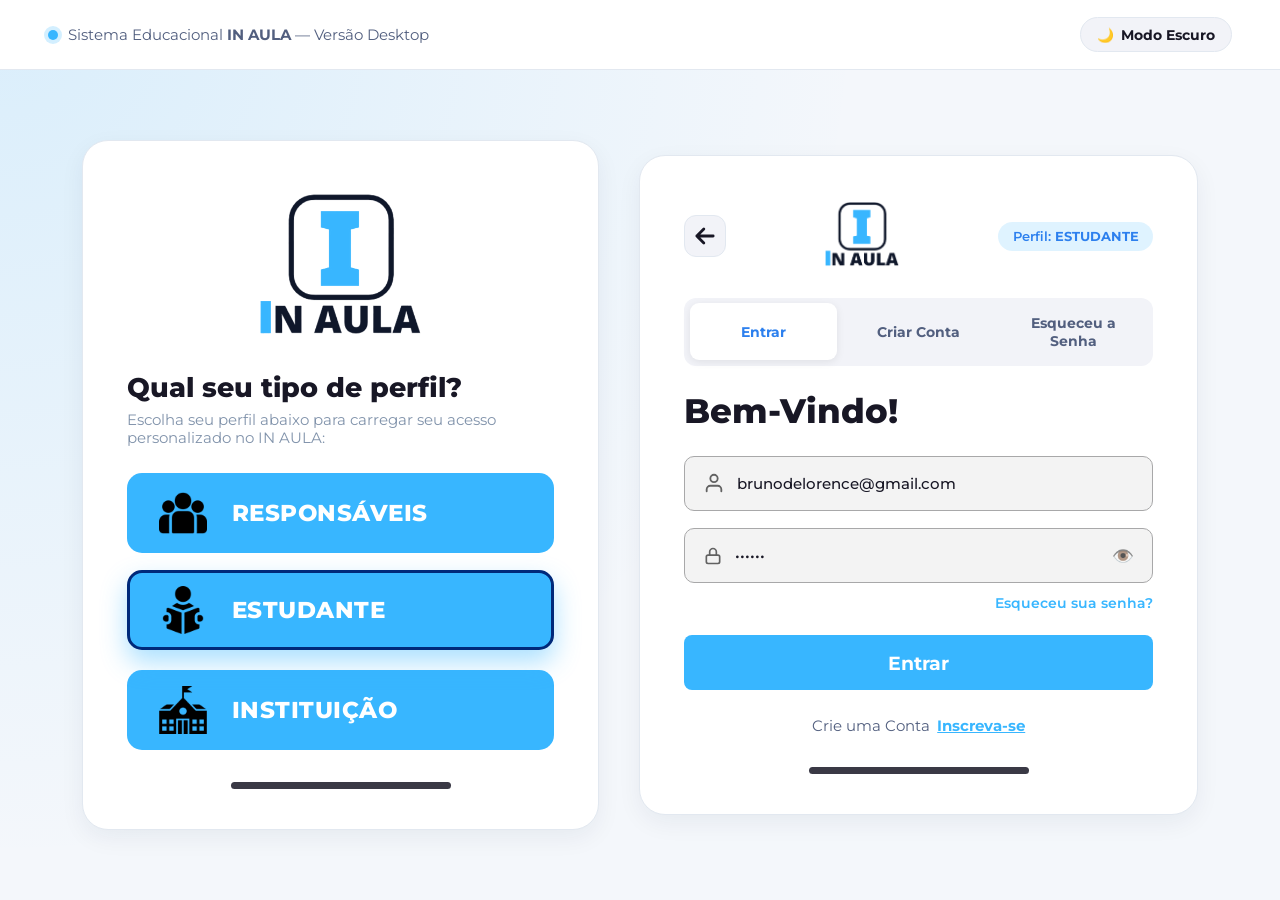
==== commit d82deccb: "refactor: converte todos os termos restantes (acesso, destaque, foto, situacao, sistema) para portug" ====
--- a/src/index.html
+++ b/src/index.html
@@ -11,78 +11,78 @@
   <link rel="stylesheet" href="css/style.css" />
 </head>
 <body>
-  <div class="sobreposicao-tela-cheia-login" id="sobreposicaoTelaCheiaLogin">
-    <div class="barra-topo-login">
+  <div class="sobreposicao-tela-cheia-acesso" id="sobreposicaoTelaCheiaAcesso">
+    <div class="barra-topo-acesso">
       <div class="barra-topo-login__marca">
-        <span class="ponto-status"></span>
+        <span class="ponto-situacao"></span>
         <span>Sistema Educacional
  <strong>IN AULA</strong> — Versão Desktop</span>
       </div>
-      <div class="barra-topo-login__acoes"><button type="button" class="botao-alternar-tema" id="alternarTemaLogin"> <span class="elemento-icone-tema">🌙</span> <span class="elemento-rotulo-tema">Modo Escuro</span></button></div>
+      <div class="barra-topo-login__acoes"><button type="button" class="botao-alternar-tema" id="alternarTemaAcesso"> <span class="elemento-icone-tema">🌙</span> <span class="elemento-rotulo-tema">Modo Escuro</span></button></div>
     </div>
-    <div class="vitrine-computador-login">
-      <section class="painel-esquerdo-login" aria-label="Seleção de tipo de perfil">
-        <div class="caixa-logo-login">
-          <img src="assets/logo-inaula.png" alt="Logo IN AULA" class="imagem-logo-login" />
+    <div class="vitrine-computador-acesso">
+      <section class="painel-esquerdo-acesso" aria-label="Seleção de tipo de perfil">
+        <div class="caixa-logo-acesso">
+          <img src="assets/logo-inaula.png" alt="Logo IN AULA" class="imagem-logo-acesso" />
         </div>
-        <h1 class="titulo-perfil-login">Qual seu tipo de perfil?</h1>
-        <p class="subtitulo-perfil-login">Escolha seu perfil abaixo para carregar seu acesso personalizado no IN AULA:</p>
-        <div class="botoes-perfil-figma">
-          <button type="button" class="botao-perfil-figma" data-selecionar-perfil="responsaveis"><div class="botao-perfil-figma__envoltorio-icone"> <img src="assets/icon-group.png" alt="Responsáveis" /> </div>
+        <h1 class="titulo-perfil-acesso">Qual seu tipo de perfil?</h1>
+        <p class="subtitulo-perfil-acesso">Escolha seu perfil abaixo para carregar seu acesso personalizado no IN AULA:</p>
+        <div class="botoes-perfil-sistema">
+          <button type="button" class="botao-perfil-sistema" data-selecionar-perfil="responsaveis"><div class="botao-perfil-figma__envoltorio-icone"> <img src="assets/icon-group.png" alt="Responsáveis" /> </div>
  <span>RESPONSÁVEIS</span></button>
-          <button type="button" class="botao-perfil-figma ativo" data-selecionar-perfil="estudante"><div class="botao-perfil-figma__envoltorio-icone"> <img src="assets/icon-reading-book.png" alt="Estudante" /> </div>
+          <button type="button" class="botao-perfil-sistema ativo" data-selecionar-perfil="estudante"><div class="botao-perfil-figma__envoltorio-icone"> <img src="assets/icon-reading-book.png" alt="Estudante" /> </div>
  <span>ESTUDANTE</span></button>
-          <button type="button" class="botao-perfil-figma" data-selecionar-perfil="instituicao"><div class="botao-perfil-figma__envoltorio-icone"> <img src="assets/icon-school.png" alt="Instituição / Professor" /> </div>
+          <button type="button" class="botao-perfil-sistema" data-selecionar-perfil="instituicao"><div class="botao-perfil-figma__envoltorio-icone"> <img src="assets/icon-school.png" alt="Instituição / Professor" /> </div>
  <span>INSTITUIÇÃO</span></button>
         </div>
-        <div class="decoracao-barra-inferior-login"></div>
+        <div class="decoracao-barra-inferior-acesso"></div>
       </section>
-      <section class="painel-direito-login" aria-label="Formulário de autenticação">
-        <div class="topo-cartao-login">
-          <button type="button" class="seta-voltar-login" id="botaoSetaVoltarAutenticacao" title="Voltar para Login">
+      <section class="painel-direito-acesso" aria-label="Formulário de autenticação">
+        <div class="topo-cartao-acesso">
+          <button type="button" class="seta-voltar-acesso" id="botaoSetaVoltarAutenticacao" title="Voltar para Acesso">
             <svg width="28" height="28" viewBox="0 0 24 24" fill="none"><path d="M19 12H5M5 12L11 18M5 12L11 6" stroke="currentColor" stroke-width="2.4" stroke-linecap="round" stroke-linejoin="round" /></svg>
           </button>
-          <div class="logo-cartao-login">
+          <div class="logo-cartao-acesso">
             <img src="assets/logo-inaula.png" alt="IN AULA" />
           </div>
-          <span class="pilula-perfil-login" id="seloPerfilSelecionado">Perfil:
+          <span class="pilula-perfil-acesso" id="seloPerfilSelecionado">Perfil:
  <strong>ESTUDANTE</strong></span>
         </div>
         <div class="abas-autenticacao" role="tablist">
-          <button type="button" class="aba-autenticacao ativo" data-aba-autenticacao="login">Login</button>
-          <button type="button" class="aba-autenticacao" data-aba-autenticacao="signup">Criar Conta</button>
-          <button type="button" class="aba-autenticacao" data-aba-autenticacao="recover">Esqueceu a Senha</button>
+          <button type="button" class="aba-autenticacao ativo" data-aba-autenticacao="entrar">Entrar</button>
+          <button type="button" class="aba-autenticacao" data-aba-autenticacao="cadastro">Criar Conta</button>
+          <button type="button" class="aba-autenticacao" data-aba-autenticacao="recuperar">Esqueceu a Senha</button>
         </div>
-        <form class="formulario-autenticacao-figma" id="formularioLogin">
-          <h2 class="titulo-autenticacao-figma">Bem-Vindo!</h2>
-          <div class="campo-figma">
+        <form class="formulario-autenticacao-sistema" id="formularioAcesso">
+          <h2 class="titulo-autenticacao-sistema">Bem-Vindo!</h2>
+          <div class="campo-sistema">
             <span class="campo-figma__icone" aria-hidden="true">
               <svg width="22" height="22" viewBox="0 0 24 24" fill="none">
                 <path d="M20 21V19C20 16.7909 18.2091 15 16 15H8C5.79086 15 4 16.7909 4 19V21" stroke="#626262" stroke-width="2" stroke-linecap="round" />
                 <circle cx="12" cy="7" r="4" stroke="#626262" stroke-width="2" />
               </svg>
             </span>
-            <input type="text" id="usuarioLogin" placeholder="Nome de Usuario ou Email" value="brunodelorence@gmail.com" required />
-          </div>
-          <div class="campo-figma">
+            <input type="text" id="usuarioAcesso" placeholder="Nome de Usuario ou Email" value="brunodelorence@gmail.com" required />
+          </div>
+          <div class="campo-sistema">
             <span class="campo-figma__icone" aria-hidden="true">
               <svg width="20" height="20" viewBox="0 0 24 24" fill="none">
                 <rect x="4" y="11" width="16" height="10" rx="2" stroke="#626262" stroke-width="2" />
                 <path d="M8 11V7C8 4.79086 9.79086 3 12 3C14.2091 3 16 4.79086 16 7V11" stroke="#626262" stroke-width="2" />
               </svg>
             </span>
-            <input type="password" id="senhaLogin" placeholder="Senha" value="123456" required />
-            <button type="button" class="campo-figma__olho" data-alternar-senha="senhaLogin" aria-label="Mostrar ou ocultar senha">👁️</button>
-          </div>
-          <div class="linha-esqueceu-figma"><button type="button" class="link-esqueceu-figma" data-trocar-autenticacao="recover">Esqueceu sua senha?</button></div>
-          <button type="submit" class="botao-enviar-figma">Login</button>
-          <p class="retorno-formulario" id="mensagemRetornoLogin"></p>
-          <div class="troca-inferior-figma"><span>Crie uma Conta</span> <button type="button" class="link-troca-figma" data-trocar-autenticacao="signup">Inscreva-se</button></div>
-          <div class="decoracao-barra-inferior-login"></div>
+            <input type="password" id="senhaAcesso" placeholder="Senha" value="123456" required />
+            <button type="button" class="campo-figma__olho" data-alternar-senha="senhaAcesso" aria-label="Mostrar ou ocultar senha">👁️</button>
+          </div>
+          <div class="linha-esqueceu-sistema"><button type="button" class="atalho-esqueceu-sistema" data-trocar-autenticacao="recuperar">Esqueceu sua senha?</button></div>
+          <button type="submit" class="botao-enviar-sistema">Entrar</button>
+          <p class="retorno-formulario" id="mensagemRetornoAcesso"></p>
+          <div class="troca-inferior-sistema"><span>Crie uma Conta</span> <button type="button" class="atalho-troca-sistema" data-trocar-autenticacao="cadastro">Inscreva-se</button></div>
+          <div class="decoracao-barra-inferior-acesso"></div>
         </form>
-        <form class="formulario-autenticacao-figma" id="formularioCadastro" hidden>
-          <h2 class="titulo-autenticacao-figma">Crie uma conta!</h2>
-          <div class="campo-figma">
+        <form class="formulario-autenticacao-sistema" id="formularioCadastro" hidden>
+          <h2 class="titulo-autenticacao-sistema">Crie uma conta!</h2>
+          <div class="campo-sistema">
             <span class="campo-figma__icone" aria-hidden="true">
               <svg width="22" height="22" viewBox="0 0 24 24" fill="none">
                 <path d="M20 21V19C20 16.7909 18.2091 15 16 15H8C5.79086 15 4 16.7909 4 19V21" stroke="#626262" stroke-width="2" stroke-linecap="round" />
@@ -91,13 +91,13 @@
             </span>
             <input type="text" id="nomeUsuarioCadastro" placeholder="Nome de usuário" value="brunodelorence" required />
           </div>
-          <div class="campo-figma">
+          <div class="campo-sistema">
             <span class="campo-figma__icone" aria-hidden="true">
               <svg width="20" height="20" viewBox="0 0 24 24" fill="none"><rect x="3" y="5" width="18" height="14" rx="2" stroke="#626262" stroke-width="2" /> <path d="M3 7L12 13L21 7" stroke="#626262" stroke-width="2" /></svg>
             </span>
             <input type="email" id="emailCadastro" placeholder="E-mail" value="brunodelorence@gmail.com" required />
           </div>
-          <div class="campo-figma">
+          <div class="campo-sistema">
             <span class="campo-figma__icone" aria-hidden="true">
               <svg width="20" height="20" viewBox="0 0 24 24" fill="none">
                 <rect x="4" y="11" width="16" height="10" rx="2" stroke="#626262" stroke-width="2" />
@@ -107,7 +107,7 @@
             <input type="password" id="senhaCadastro" placeholder="Senha" value="1234567" required />
             <button type="button" class="campo-figma__olho" data-alternar-senha="senhaCadastro" aria-label="Mostrar ou ocultar senha">👁️</button>
           </div>
-          <div class="campo-figma">
+          <div class="campo-sistema">
             <span class="campo-figma__icone" aria-hidden="true">
               <svg width="20" height="20" viewBox="0 0 24 24" fill="none">
                 <rect x="4" y="11" width="16" height="10" rx="2" stroke="#626262" stroke-width="2" />
@@ -117,34 +117,34 @@
             <input type="password" id="confirmacaoSenhaCadastro" placeholder="Confirme a senha" value="1234567" required />
             <button type="button" class="campo-figma__olho" data-alternar-senha="confirmacaoSenhaCadastro" aria-label="Mostrar ou ocultar senha">👁️</button>
           </div>
-          <p class="nota-termos-figma">Ao clicar no botão de
+          <p class="nota-termos-sistema">Ao clicar no botão de
  <strong>Criar Conta</strong>, você automaticamente concorda com nossa politica e termos de uso.</p>
-          <button type="submit" class="botao-enviar-figma">Criar Conta</button>
+          <button type="submit" class="botao-enviar-sistema">Criar Conta</button>
           <p class="retorno-formulario" id="mensagemRetornoCadastro"></p>
-          <div class="troca-inferior-figma"><span>Já tenho um conta</span> <button type="button" class="link-troca-figma" data-trocar-autenticacao="login">Login</button></div>
-          <div class="decoracao-barra-inferior-login"></div>
+          <div class="troca-inferior-sistema"><span>Já tenho um conta</span> <button type="button" class="atalho-troca-sistema" data-trocar-autenticacao="entrar">Entrar</button></div>
+          <div class="decoracao-barra-inferior-acesso"></div>
         </form>
-        <form class="formulario-autenticacao-figma" id="formularioRecuperacao" hidden>
-          <h2 class="titulo-autenticacao-figma">Esqueceu sua<br />Senha?</h2>
-          <div class="campo-figma">
+        <form class="formulario-autenticacao-sistema" id="formularioRecuperacao" hidden>
+          <h2 class="titulo-autenticacao-sistema">Esqueceu sua<br />Senha?</h2>
+          <div class="campo-sistema">
             <span class="campo-figma__icone" aria-hidden="true">
               <svg width="20" height="20" viewBox="0 0 24 24" fill="none"><rect x="3" y="5" width="18" height="14" rx="2" stroke="#626262" stroke-width="2" /> <path d="M3 7L12 13L21 7" stroke="#626262" stroke-width="2" /></svg>
             </span>
             <input type="email" id="campoEmailRecuperacao" placeholder="Digite seu endereço de e-mail" required />
           </div>
-          <p class="nota-termos-figma">
+          <p class="nota-termos-sistema">
 <span class="texto-perigo">*</span> Enviaremos uma mensagem para você redefinir sua senha.</p>
-          <button type="submit" class="botao-enviar-figma">Enviar</button>
+          <button type="submit" class="botao-enviar-sistema">Enviar</button>
           <p class="retorno-formulario" id="mensagemRetornoRecuperacao"></p>
-          <div class="troca-inferior-figma"><span>Lembrou a senha?</span> <button type="button" class="link-troca-figma" data-trocar-autenticacao="login">Login</button></div>
-          <div class="decoracao-barra-inferior-login"></div>
+          <div class="troca-inferior-sistema"><span>Lembrou a senha?</span> <button type="button" class="atalho-troca-sistema" data-trocar-autenticacao="entrar">Entrar</button></div>
+          <div class="decoracao-barra-inferior-acesso"></div>
         </form>
       </section>
     </div>
   </div>
   <div class="aplicacao-computador" id="aplicacaoPrincipalComputador" hidden>
     <aside class="barra-lateral" id="barraLateral">
-      <div class="barra-lateral__marca" id="botaoAbrirBoasVindas" title="Voltar para a Tela de Login">
+      <div class="barra-lateral__marca" id="botaoAbrirBoasVindas" title="Voltar para a Tela de Acesso">
         <img src="assets/logo-inaula.png" alt="Logo IN AULA" class="barra-lateral__imagem-logo" />
       </div>
       <div class="barra-lateral__seletor-setor">
@@ -164,17 +164,16 @@
  <span>Início (Painel)</span></button>
         <button type="button" class="item-navegacao" data-tela="estudante-atividades">
 <span class="item-navegacao__icone">⭐</span>
- <span>Atividades &amp; Níveis</span>
- <span class="item-navegacao__selo">4</span></button>
+ <span>Atividades &amp; Níveis</span></button>
         <button type="button" class="item-navegacao" data-tela="estudante-loja">
 <span class="item-navegacao__icone">🏪</span>
  <span>Loja de Pontos</span></button>
         <button type="button" class="item-navegacao" data-tela="estudante-classificacao">
 <span class="item-navegacao__icone">📊</span>
- <span>Ranking da Turma</span></button>
+ <span>Classificação da Turma</span></button>
         <button type="button" class="item-navegacao" data-tela="estudante-conversa">
 <span class="item-navegacao__icone">💬</span>
- <span>Chat com Professora</span></button>
+ <span>Conversa com Professora</span></button>
         <button type="button" class="item-navegacao" data-tela="estudante-perfil">
 <span class="item-navegacao__icone">👤</span>
  <span>Meu Perfil</span></button>
@@ -192,10 +191,10 @@
  <span>Notas &amp; Frequência</span></button>
         <button type="button" class="item-navegacao" data-tela="professora-conversa">
 <span class="item-navegacao__icone">💬</span>
- <span>Chat de Dúvidas</span>
+ <span>Central de Dúvidas</span>
  <span class="item-navegacao__selo" id="seloNaoLidasProfessora">4</span></button>
       </nav>
-      <div class="barra-lateral__rodape"><button type="button" class="botao-entrada-portal" id="botaoSairBarraLateral">🔐 Trocar Conta / Tela de Login</button></div>
+      <div class="barra-lateral__rodape"><button type="button" class="botao-entrada-portal" id="botaoSairBarraLateral">🔐 Trocar Conta / Tela de Acesso</button></div>
     </aside>
     <div class="area-trabalho-principal">
       <header class="barra-topo">
@@ -213,7 +212,7 @@
 <span class="elemento-icone-tema" id="iconeTema">🌙</span>
  <span class="elemento-rotulo-tema" id="rotuloTema">Modo Escuro</span></button>
           <div class="bloco-usuario" id="blocoUsuarioTopo">
-            <img src="assets/avatar-bruno.png" alt="Bruno Delorence" id="avatarBarraTopo" class="bloco-usuario__avatar" />
+            <img src="assets/avatar-bruno.png" alt="Bruno Delorence" id="fotoBarraTopo" class="bloco-usuario__foto" />
             <div class="bloco-usuario__informacoes">
               <strong id="nomeBarraTopo">Bruno Delorence</strong>
               <span id="cargoBarraTopo">Estudante • 1º Lugar (3°E)</span>
@@ -223,50 +222,50 @@
       </header>
       <main class="conteiner-telas">
         <section class="tela-visualizacao ativo" id="tela-estudante-inicio">
-          <div class="banner-principal-estudante" style="background-image: url('assets/banner-student.png');">
-            <div class="banner-principal-estudante__sobreposicao">
-              <div class="banner-principal-estudante__perfil">
-                <img src="assets/avatar-bruno.png" alt="Bruno Delorence" class="banner-principal-estudante__avatar" />
-                <div class="banner-principal-estudante__detalhes">
-                  <h2 id="nomeBannerEstudante">Bruno Delorence</h2>
-                  <div class="banner-principal-estudante__metadados">
+          <div class="destaque-principal-estudante" style="background-image: url('assets/banner-student.png');">
+            <div class="destaque-principal-estudante__sobreposicao">
+              <div class="destaque-principal-estudante__perfil">
+                <img src="assets/avatar-bruno.png" alt="Bruno Delorence" class="destaque-principal-estudante__foto" />
+                <div class="destaque-principal-estudante__detalhes">
+                  <h2 id="nomeDestaqueEstudante">Bruno Delorence</h2>
+                  <div class="destaque-principal-estudante__metadados">
                     <span class="item-metadado"><img src="assets/icon-top1.svg" alt="" /> 1º Lugar</span>
                     <span class="item-metadado"><img src="assets/icon-class-book.svg" alt="" /> 3°E</span>
                   </div>
                 </div>
               </div>
-              <div class="banner-principal-estudante__direita">
-                <div class="pilula-pontuacao-banner">
+              <div class="destaque-principal-estudante__direita">
+                <div class="pilula-pontuacao-destaque">
                   <span>1.250 XP</span>
                   <img src="assets/icon-medal-pts.svg" alt="Medalha" />
                 </div>
-                <button type="button" class="botao-acao-banner" data-ir-tela="estudante-atividades">Continuar Estudos →</button>
-              </div>
-            </div>
-          </div>
-          <div class="grade-indicadores-status">
-            <div class="cartao-indicador-status" data-ir-tela="estudante-atividades">
+                <button type="button" class="botao-acao-destaque" data-ir-tela="estudante-atividades">Continuar Estudos →</button>
+              </div>
+            </div>
+          </div>
+          <div class="grade-indicadores-situacao">
+            <div class="cartao-indicador-situacao" data-ir-tela="estudante-atividades">
               <div class="cartao-indicador-status__topo">
                 <img src="assets/icon-pending.svg" alt="Atividades Pendentes" class="cartao-indicador-status__icone" />
                 <span class="cartao-indicador-status__numero numero--azul" id="contadorIndicadorPendentes">4</span>
               </div>
               <div class="cartao-indicador-status__rotulo"><p>Atividades</p> <p>Pendentes!</p></div>
             </div>
-            <div class="cartao-indicador-status" data-ir-tela="estudante-atividades">
+            <div class="cartao-indicador-situacao" data-ir-tela="estudante-atividades">
               <div class="cartao-indicador-status__topo">
                 <img src="assets/icon-deadline.svg" alt="Prazo Acabando" class="cartao-indicador-status__icone" />
                 <span class="cartao-indicador-status__numero numero--vermelho">2</span>
               </div>
               <div class="cartao-indicador-status__rotulo"><p>Prazo</p> <p>Acabando!</p></div>
             </div>
-            <div class="cartao-indicador-status" data-ir-tela="estudante-atividades">
+            <div class="cartao-indicador-situacao" data-ir-tela="estudante-atividades">
               <div class="cartao-indicador-status__topo">
                 <img src="assets/icon-waiting.svg" alt="Aguardando Correção" class="cartao-indicador-status__icone" />
                 <span class="cartao-indicador-status__numero numero--amarelo" id="contadorIndicadorAguardando">7</span>
               </div>
               <div class="cartao-indicador-status__rotulo"><p>Aguardando</p> <p>Correção!</p></div>
             </div>
-            <div class="cartao-indicador-status" data-ir-tela="estudante-atividades">
+            <div class="cartao-indicador-situacao" data-ir-tela="estudante-atividades">
               <div class="cartao-indicador-status__topo">
                 <img src="assets/icon-corrected.svg" alt="Atividades Corrigidas" class="cartao-indicador-status__icone" />
                 <span class="cartao-indicador-status__numero numero--verde" id="contadorIndicadorCorrigidas">12</span>
@@ -281,7 +280,7 @@
                   <h3>Seus Estudos em Andamento</h3>
                   <p class="texto-suave">20% de seu progresso concluído na semana!</p>
                 </div>
-                <button type="button" class="botao-link botao-link--negrito" data-ir-tela="estudante-atividades">Ver todas as matérias →</button>
+                <button type="button" class="botao-atalho botao-atalho--negrito" data-ir-tela="estudante-atividades">Ver todas as matérias →</button>
               </div>
               <div class="trilha-mini-progresso">
                 <div class="preenchimento-mini-progresso" style="width: 20%"></div>
@@ -305,6 +304,26 @@
                   <div class="cartao-materia__blocos">
                     <div class="bloco bloco--frente"><img src="assets/icon-port-a.svg" alt="" /></div>
                     <div class="bloco bloco--fundo"><img src="assets/icon-port-j.svg" alt="" /></div>
+                  </div>
+                </article>
+                <article class="cartao-materia fundo-biologia" data-abrir-materia="Biologia">
+                  <span class="cartao-materia__contador">07/30</span>
+                  <h4 class="cartao-materia__titulo">Biologia</h4>
+                  <button type="button" class="cartao-materia__botao">Continuar</button>
+                  <img src="assets/card-wave-mask.svg" alt="" class="cartao-materia__onda" />
+                  <div class="cartao-materia__blocos">
+                    <div class="bloco bloco--frente"><img src="assets/icon-bio-lungs.svg" alt="" /></div>
+                    <div class="bloco bloco--fundo"><img src="assets/icon-bio-heart.svg" alt="" /></div>
+                  </div>
+                </article>
+                <article class="cartao-materia fundo-quimica" data-abrir-materia="Química">
+                  <span class="cartao-materia__contador">16/30</span>
+                  <h4 class="cartao-materia__titulo">Química</h4>
+                  <button type="button" class="cartao-materia__botao">Continuar</button>
+                  <img src="assets/card-wave-mask.svg" alt="" class="cartao-materia__onda" />
+                  <div class="cartao-materia__blocos">
+                    <div class="bloco bloco--frente"><img src="assets/icon-chem-drop.svg" alt="" /></div>
+                    <div class="bloco bloco--fundo"><img src="assets/icon-chem-hazard.svg" alt="" /></div>
                   </div>
                 </article>
               </div>
@@ -315,10 +334,10 @@
                   <h3>Minhas Notas &amp; Frequência</h3>
                   <p class="texto-suave">Acompanhamento oficial da Turma 3°E</p>
                 </div>
-                <button type="button" class="botao-link botao-link--negrito" data-ir-tela="estudante-conversa">Tirar Dúvida 💬</button>
+                <button type="button" class="botao-atalho botao-atalho--negrito" data-ir-tela="estudante-conversa">Tirar Dúvida 💬</button>
               </div>
               <div class="envoltorio-tabela-notas">
-                <table class="tabela-figma">
+                <table class="tabela-sistema">
                   <thead>
                     <tr>
 <th>Matéria</th>
@@ -365,7 +384,7 @@
         <section class="tela-visualizacao" id="tela-estudante-atividades" hidden>
           <div id="etapaCatalogoMaterias">
             <div class="barra-cabecalho-atividades">
-              <div class="caixa-busca-figma">
+              <div class="caixa-busca-sistema">
                 <span class="caixa-busca-figma__icone">🔍</span>
                 <input type="search" id="campoBuscaAtividade" placeholder="Buscar atividade ou matéria..." />
               </div>
@@ -459,6 +478,56 @@
                     <div class="bloco bloco--fundo"><span class="letra-bloco">🏛️</span></div>
                   </div>
                 </article>
+                <article class="cartao-materia fundo-biologia" data-materia="Geografia">
+                  <span class="cartao-materia__contador">14/30</span>
+                  <h4 class="cartao-materia__titulo">Geografia</h4>
+                  <button type="button" class="cartao-materia__botao">Continuar</button>
+                  <img src="assets/card-wave-mask.svg" alt="" class="cartao-materia__onda" />
+                  <div class="cartao-materia__blocos">
+                    <div class="bloco bloco--frente"><span class="letra-bloco">🌍</span></div>
+                    <div class="bloco bloco--fundo"><span class="letra-bloco">🧭</span></div>
+                  </div>
+                </article>
+                <article class="cartao-materia fundo-quimica" data-materia="Artes">
+                  <span class="cartao-materia__contador">11/30</span>
+                  <h4 class="cartao-materia__titulo">Artes</h4>
+                  <button type="button" class="cartao-materia__botao">Continuar</button>
+                  <img src="assets/card-wave-mask.svg" alt="" class="cartao-materia__onda" />
+                  <div class="cartao-materia__blocos">
+                    <div class="bloco bloco--frente"><span class="letra-bloco">🎨</span></div>
+                    <div class="bloco bloco--fundo"><span class="letra-bloco">🎭</span></div>
+                  </div>
+                </article>
+                <article class="cartao-materia fundo-fisica" data-materia="Filosofia">
+                  <span class="cartao-materia__contador">15/30</span>
+                  <h4 class="cartao-materia__titulo">Filosofia</h4>
+                  <button type="button" class="cartao-materia__botao">Continuar</button>
+                  <img src="assets/card-wave-mask.svg" alt="" class="cartao-materia__onda" />
+                  <div class="cartao-materia__blocos">
+                    <div class="bloco bloco--frente"><span class="letra-bloco">🦉</span></div>
+                    <div class="bloco bloco--fundo"><span class="letra-bloco">💡</span></div>
+                  </div>
+                </article>
+                <article class="cartao-materia fundo-matematica" data-materia="Sociologia">
+                  <span class="cartao-materia__contador">12/30</span>
+                  <h4 class="cartao-materia__titulo">Sociologia</h4>
+                  <button type="button" class="cartao-materia__botao">Continuar</button>
+                  <img src="assets/card-wave-mask.svg" alt="" class="cartao-materia__onda" />
+                  <div class="cartao-materia__blocos">
+                    <div class="bloco bloco--frente"><span class="letra-bloco">👥</span></div>
+                    <div class="bloco bloco--fundo"><span class="letra-bloco">🌐</span></div>
+                  </div>
+                </article>
+                <article class="cartao-materia fundo-portugues" data-materia="Educação Física">
+                  <span class="cartao-materia__contador">20/30</span>
+                  <h4 class="cartao-materia__titulo">Educação Física</h4>
+                  <button type="button" class="cartao-materia__botao">Continuar</button>
+                  <img src="assets/card-wave-mask.svg" alt="" class="cartao-materia__onda" />
+                  <div class="cartao-materia__blocos">
+                    <div class="bloco bloco--frente"><span class="letra-bloco">⚽</span></div>
+                    <div class="bloco bloco--fundo"><span class="letra-bloco">🏅</span></div>
+                  </div>
+                </article>
               </div>
             </div>
           </div>
@@ -468,9 +537,9 @@
               <span class="selo-detalhe-materia" id="seloContadorDetalheMateria">Matéria: Matemática • 03/30</span>
             </div>
             <div class="painel-computador painel-etapa-trilha">
-              <div class="cabecalho-banner-materia fundo-matematica" id="cartaoBannerMateriaAtiva">
+              <div class="cabecalho-destaque-materia fundo-matematica" id="cartaoDestaqueMateriaAtiva">
                 <div>
-                  <span class="cabecalho-banner-materia__etiqueta" id="pilulaProgressoMateriaAtiva">03/30</span>
+                  <span class="cabecalho-destaque-materia__etiqueta" id="pilulaProgressoMateriaAtiva">03/30</span>
                   <h3 id="tituloMateriaSelecionada">Matemática</h3>
                   <p id="subtituloMateriaSelecionada">Clique em um módulo da trilha abaixo para abrir os níveis desta matéria</p>
                 </div>
@@ -486,7 +555,7 @@
                   <span>Fale com o professor</span>
                 </div>
                 <button type="button" class="botao-enviar-conversa" data-ir-tela="estudante-conversa"><img src="assets/icon-chat-badge.svg" alt="Chat" />
- <span>Abrir Chat com Professor</span></button>
+ <span>Abrir Conversa com Professor</span></button>
               </div>
             </div>
           </div>
@@ -506,8 +575,8 @@
               <button type="button" class="botao-voltar-materias" id="botaoVoltarNiveis">← Voltar para os Níveis (NÍVEL 1)</button>
               <span class="selo-detalhe-materia" id="seloProgressoDesafioAtivo">Matemática • Questão 1 de 2</span>
             </div>
-            <div class="painel-computador caixa-desafio-figma caixa-desafio-figma--centralizada" id="cartaoDesafioAtivo">
-              <div class="caixa-desafio-figma__banner" id="tituloBannerDesafio">Soma</div>
+            <div class="painel-computador caixa-desafio-sistema caixa-desafio-sistema--centralizada" id="cartaoDesafioAtivo">
+              <div class="caixa-desafio-figma__destaque" id="tituloDestaqueDesafio">Soma</div>
               <div class="diagrama-angulo" id="caixaDiagramaAngulo" aria-label="Ilustração de ângulo"></div>
               <h4 class="caixa-desafio-figma__pergunta" id="textoPerguntaDesafio">Some o ângulo por eles mesmo:</h4>
               <div class="grade-opcoes-desafio" id="gradeOpcoesDesafio"></div>
@@ -533,7 +602,7 @@
               <h3>Atividade Concluída</h3>
               <p class="texto-suave">Parabéns! Você finalizou todas as questões deste nível com sucesso.</p>
               <div class="acoes-concluido">
-                <button type="button" class="botao-primario-figma botao-primario-figma--pequeno" id="botaoRevisarDesafio">Revisar</button>
+                <button type="button" class="botao-primario-sistema botao-primario-sistema--pequeno" id="botaoRevisarDesafio">Revisar</button>
                 <button type="button" class="botao-voltar-materias" id="botaoConcluirVoltarNiveis">Voltar para Níveis</button>
               </div>
               <img src="assets/logo-inaula.png" alt="IN AULA" class="logo-concluido" />
@@ -550,7 +619,7 @@
               </div>
             </div>
             <div class="barra-filtros-loja">
-              <div class="caixa-busca-figma">
+              <div class="caixa-busca-sistema">
                 <span class="caixa-busca-figma__icone">🔍</span>
                 <input type="search" id="campoBuscaLoja" placeholder="Buscar produto..." />
               </div>
@@ -579,7 +648,7 @@
               <div class="palco-podio">
                 <div class="coluna-podio coluna-podio--2">
                   <span class="pontos-podio">🟠 6,500</span>
-                  <img src="assets/avatar-camelia.png" alt="Camila" class="avatar-podio" />
+                  <img src="assets/avatar-camelia.png" alt="Camila" class="foto-podio" />
                   <div class="pilar-podio pilar--2">
                     <span class="numero-posicao-podio">2</span>
                     <strong class="nome-podio">Camila</strong>
@@ -587,9 +656,9 @@
                 </div>
                 <div class="coluna-podio coluna-podio--1">
                   <span class="pontos-podio">🔵 7,120</span>
-                  <div class="envoltorio-avatar-podio">
+                  <div class="envoltorio-foto-podio">
                     <img src="assets/icon-crown.svg" alt="Coroa" class="coroa-podio" />
-                    <img src="assets/avatar-bruno.png" alt="Bruno" class="avatar-podio avatar-podio--1" />
+                    <img src="assets/avatar-bruno.png" alt="Bruno" class="foto-podio foto-podio--1" />
                   </div>
                   <div class="pilar-podio pilar--1">
                     <div class="caixa-superior-pilar">
@@ -600,7 +669,7 @@
                 </div>
                 <div class="coluna-podio coluna-podio--3">
                   <span class="pontos-podio">🟠 4,800</span>
-                  <img src="assets/avatar-wilson.png" alt="Wilson" class="avatar-podio" />
+                  <img src="assets/avatar-wilson.png" alt="Wilson" class="foto-podio" />
                   <div class="pilar-podio pilar--3">
                     <span class="numero-posicao-podio">3</span>
                     <strong class="nome-podio">Wilson</strong>
@@ -618,13 +687,13 @@
           <div class="painel-computador painel-janela-conversa">
             <div class="janela-conversa__cabecalho">
               <div class="janela-conversa__contato">
-                <img src="assets/avatar-tati-chat.png" alt="Professora Tati" class="janela-conversa__avatar" />
+                <img src="assets/avatar-tati-chat.png" alt="Professora Tati" class="janela-conversa__foto" />
                 <div>
                   <strong>Professora Tati</strong>
                   <span>Matemática &amp; Operações • Disponível agora</span>
                 </div>
               </div>
-              <span class="selo-status-disponivel">● Plantão de Dúvidas Ativo</span>
+              <span class="selo-situacao-disponivel">● Plantão de Dúvidas Ativo</span>
             </div>
             <div class="area-mensagens-conversa" id="mensagensConversaEstudante"></div>
             <form class="barra-entrada-conversa" id="formularioConversaEstudante"><input type="text" id="campoConversaEstudante" placeholder="Mensagem..." required /> <button type="submit" class="circulo-enviar-conversa" title="Enviar mensagem">↑</button></form>
@@ -633,11 +702,11 @@
         <section class="tela-visualizacao" id="tela-estudante-perfil" hidden>
           <div class="cartao-perfil-computador">
             <div class="cartao-perfil-computador__esquerda">
-              <img src="assets/avatar-bruno.png" alt="Bruno Delorence" class="avatar-grande-perfil" />
+              <img src="assets/avatar-bruno.png" alt="Bruno Delorence" class="foto-grande-perfil" />
               <h3>Bruno Delorence</h3>
-              <p class="texto-suave">Turma 3°E • 1º Lugar no Ranking</p>
+              <p class="texto-suave">Turma 3°E • 1º Lugar na Classificação</p>
               <img src="assets/logo-inaula.png" alt="IN AULA" class="mini-logo-perfil" />
-              <button type="button" class="botao-sair-figma" id="botaoSairPerfil">Sair</button>
+              <button type="button" class="botao-sair-sistema" id="botaoSairPerfil">Sair</button>
             </div>
             <form class="cartao-perfil-computador__formulario" id="formularioPerfilEstudante">
               <h3>Meus Dados Cadastrais</h3>
@@ -667,15 +736,15 @@
                   <span>❕</span>
                 </div>
               </div>
-              <button type="submit" class="botao-primario-figma">Salvar Alterações</button>
+              <button type="submit" class="botao-primario-sistema">Salvar Alterações</button>
               <p class="retorno-formulario" id="retornoPerfilSalvo"></p>
             </form>
           </div>
         </section>
         <section class="tela-visualizacao" id="tela-professora-inicio" hidden>
-          <div class="banner-principal-professora">
-            <div class="banner-principal-professora__esquerda">
-              <img src="assets/avatar-tatiane.png" alt="Tatiane Soma" class="banner-principal-professora__avatar" />
+          <div class="destaque-principal-professora">
+            <div class="destaque-principal-professora__esquerda">
+              <img src="assets/avatar-tatiane.png" alt="Tatiane Soma" class="destaque-principal-professora__foto" />
               <div>
                 <span class="boas-vindas-professora">Bem vindo,</span>
                 <h2>Tatiane Soma</h2>
@@ -686,10 +755,10 @@
                 </div>
               </div>
             </div>
-            <div class="banner-principal-professora__acoes">
+            <div class="destaque-principal-professora__acoes">
               <button type="button" class="botao-subnavegacao-professora" data-ir-tela="professora-chamada">📋 Chamada</button>
               <button type="button" class="botao-subnavegacao-professora" data-ir-tela="professora-notas">📝 Notas</button>
-              <button type="button" class="botao-subnavegacao-professora" data-ir-tela="professora-conversa">💬 Chat Dúvidas</button>
+              <button type="button" class="botao-subnavegacao-professora" data-ir-tela="professora-conversa">💬 Conversa Dúvidas</button>
             </div>
           </div>
           <div class="cartao-lembretes-professora">
@@ -721,7 +790,7 @@
                 <div class="cartao-turma__rodape">
                   <button type="button" class="botao-acao-turma" data-ir-tela="professora-chamada">Fazer Chamada</button>
                   <button type="button" class="botao-acao-turma" data-ir-tela="professora-notas">Ver Notas</button>
-                  <button type="button" class="botao-conversa-turma" data-ir-tela="professora-conversa" title="Abrir Chat da Turma"><img src="assets/icon-chat-badge.svg" alt="Chat" /></button>
+                  <button type="button" class="botao-conversa-turma" data-ir-tela="professora-conversa" title="Abrir Conversa da Turma"><img src="assets/icon-chat-badge.svg" alt="Chat" /></button>
                 </div>
               </article>
               <article class="cartao-turma cartao-turma--marinho">
@@ -732,7 +801,7 @@
                 <div class="cartao-turma__rodape">
                   <button type="button" class="botao-acao-turma" data-ir-tela="professora-chamada">Fazer Chamada</button>
                   <button type="button" class="botao-acao-turma" data-ir-tela="professora-notas">Ver Notas</button>
-                  <button type="button" class="botao-conversa-turma" data-ir-tela="professora-conversa" title="Abrir Chat da Turma"><img src="assets/icon-chat-badge.svg" alt="Chat" /></button>
+                  <button type="button" class="botao-conversa-turma" data-ir-tela="professora-conversa" title="Abrir Conversa da Turma"><img src="assets/icon-chat-badge.svg" alt="Chat" /></button>
                 </div>
               </article>
               <article class="cartao-turma cartao-turma--coral">
@@ -743,7 +812,7 @@
                 <div class="cartao-turma__rodape">
                   <button type="button" class="botao-acao-turma" data-ir-tela="professora-chamada">Fazer Chamada</button>
                   <button type="button" class="botao-acao-turma" data-ir-tela="professora-notas">Ver Notas</button>
-                  <button type="button" class="botao-conversa-turma" data-ir-tela="professora-conversa" title="Abrir Chat da Turma"><img src="assets/icon-chat-badge.svg" alt="Chat" /></button>
+                  <button type="button" class="botao-conversa-turma" data-ir-tela="professora-conversa" title="Abrir Conversa da Turma"><img src="assets/icon-chat-badge.svg" alt="Chat" /></button>
                 </div>
               </article>
               <article class="cartao-turma cartao-turma--indigo">
@@ -754,7 +823,7 @@
                 <div class="cartao-turma__rodape">
                   <button type="button" class="botao-acao-turma" data-ir-tela="professora-chamada">Fazer Chamada</button>
                   <button type="button" class="botao-acao-turma" data-ir-tela="professora-notas">Ver Notas</button>
-                  <button type="button" class="botao-conversa-turma" data-ir-tela="professora-conversa" title="Abrir Chat da Turma"><img src="assets/icon-chat-badge.svg" alt="Chat" /></button>
+                  <button type="button" class="botao-conversa-turma" data-ir-tela="professora-conversa" title="Abrir Conversa da Turma"><img src="assets/icon-chat-badge.svg" alt="Chat" /></button>
                 </div>
               </article>
               <article class="cartao-turma cartao-turma--vinho">
@@ -765,7 +834,7 @@
                 <div class="cartao-turma__rodape">
                   <button type="button" class="botao-acao-turma" data-ir-tela="professora-chamada">Fazer Chamada</button>
                   <button type="button" class="botao-acao-turma" data-ir-tela="professora-notas">Ver Notas</button>
-                  <button type="button" class="botao-conversa-turma" data-ir-tela="professora-conversa" title="Abrir Chat da Turma"><img src="assets/icon-chat-badge.svg" alt="Chat" /></button>
+                  <button type="button" class="botao-conversa-turma" data-ir-tela="professora-conversa" title="Abrir Conversa da Turma"><img src="assets/icon-chat-badge.svg" alt="Chat" /></button>
                 </div>
               </article>
               <article class="cartao-turma cartao-turma--cinza">
@@ -776,7 +845,7 @@
                 <div class="cartao-turma__rodape">
                   <button type="button" class="botao-acao-turma" data-ir-tela="professora-chamada">Fazer Chamada</button>
                   <button type="button" class="botao-acao-turma" data-ir-tela="professora-notas">Ver Notas</button>
-                  <button type="button" class="botao-conversa-turma" data-ir-tela="professora-conversa" title="Abrir Chat da Turma"><img src="assets/icon-chat-badge.svg" alt="Chat" /></button>
+                  <button type="button" class="botao-conversa-turma" data-ir-tela="professora-conversa" title="Abrir Conversa da Turma"><img src="assets/icon-chat-badge.svg" alt="Chat" /></button>
                 </div>
               </article>
             </div>
@@ -794,7 +863,7 @@
 <span class="caixa-selecao-turma"></span>
 <span>Turma: 2c</span></button>
                 <button type="button" class="item-selecao-turma ativo" data-turma="Turma 3C">
-<span class="caixa-selecao-turma checked">✓</span>
+<span class="caixa-selecao-turma marcado">✓</span>
 <span>Turma: 3c</span></button>
                 <button type="button" class="item-selecao-turma" data-turma="Turma 4C">
 <span class="caixa-selecao-turma"></span>
@@ -813,7 +882,7 @@
                   <h3 id="tituloCabecalhoChamada">Chamada: Turma 3C</h3>
                   <p class="texto-suave">Marque os estudantes presentes na aula de hoje</p>
                 </div>
-                <button type="button" class="botao-primario-figma botao-primario-figma--pequeno" id="botaoSalvarChamada">Salvar Chamada</button>
+                <button type="button" class="botao-primario-sistema botao-primario-sistema--pequeno" id="botaoSalvarChamada">Salvar Chamada</button>
               </div>
               <p class="retorno-formulario" id="mensagemRetornoChamada"></p>
               <div class="lista-estudantes-chamada" id="listaPresencaChamada"></div>
@@ -833,10 +902,10 @@
                   <h3 id="tituloEstudanteSelecionadoNotas">Notas: Bruno Dolarence</h3>
                   <p class="texto-suave">Clique nas notas para atualizar o desempenho bimestral</p>
                 </div>
-                <button type="button" class="botao-primario-figma botao-primario-figma--pequeno" id="botaoSalvarNotas">Salvar Boletim</button>
+                <button type="button" class="botao-primario-sistema botao-primario-sistema--pequeno" id="botaoSalvarNotas">Salvar Boletim</button>
               </div>
               <p class="retorno-formulario" id="mensagemRetornoNotas"></p>
-              <table class="tabela-figma tabela-figma--editavel">
+              <table class="tabela-sistema tabela-sistema--editavel">
                 <thead>
                   <tr>
 <th>Matéria</th>
@@ -860,13 +929,13 @@
             <div class="painel-computador painel-janela-conversa">
               <div class="janela-conversa__cabecalho">
                 <div class="janela-conversa__contato">
-                  <img src="assets/avatar-bruno.png" alt="Aluno" id="avatarEstudanteConversaAtiva" class="janela-conversa__avatar" />
+                  <img src="assets/avatar-bruno.png" alt="Aluno" id="fotoEstudanteConversaAtiva" class="janela-conversa__foto" />
                   <div>
                     <strong id="nomeEstudanteConversaAtiva">Bruno Dolarence</strong>
                     <span id="topicoEstudanteConversaAtiva">Atividade de Operações • Turma 3C</span>
                   </div>
                 </div>
-                <span class="selo-status-disponivel">Respondendo como Profª. Tatiane Soma</span>
+                <span class="selo-situacao-disponivel">Respondendo como Profª. Tatiane Soma</span>
               </div>
               <div class="area-mensagens-conversa" id="mensagensConversaProfessora"></div>
               <form class="barra-entrada-conversa" id="formularioConversaProfessora"><input type="text" id="campoConversaProfessora" placeholder="Escreva a orientação para o estudante..." required /> <button type="submit" class="circulo-enviar-conversa" title="Responder aluno">↑</button></form>
--- a/src/css/style.css
+++ b/src/css/style.css
@@ -1,6 +1,6 @@
 /* IN AULA — Folha de Estilos Principal (Modo Claro, Escuro e Responsivo) */
-:root, [data-tema="claro"] { --azul-figma: #38b6ff; --azul-escuro-figma: #2d80ee; --marinho-figma: #00297a; --roxo-figma: #686bff; --azul-portugues-figma: #466cff; --coral-figma: #e3576e; --verde-materia-figma: #82c974; --rosa-materia-figma: #ee97bc; --laranja-figma: #ff7322; --menta-figma: #71e9af; --fundo-indicador-figma: #dceded; --fundo-aplicacao: #f4f7fb; --fundo-superficie: #ffffff; --fundo-superficie-suave: #f2f3f8; --fundo-barra-lateral: #ffffff; --texto-primario: #181725; --texto-secundario: #525f7f; --texto-suave: #8193ab; --cor-borda: #e2e8f0; --sombra-cartao: 0 8px 24px rgba(18, 40, 61, 0.06); --sombra-destaque: 0 14px 32px rgba(56, 182, 255, 0.16); }
-[data-tema="escuro"] { --fundo-indicador-figma: #152b44; --fundo-aplicacao: #081221; --fundo-superficie: #0f1f38; --fundo-superficie-suave: #162a4a; --fundo-barra-lateral: #0b182c; --texto-primario: #f8fafc; --texto-secundario: #cbd5e1; --texto-suave: #94a3b8; --cor-borda: #1e3a5f; --sombra-cartao: 0 10px 28px rgba(0, 0, 0, 0.35); --sombra-destaque: 0 14px 32px rgba(56, 182, 255, 0.25); }
+:root, [data-tema="claro"] { --azul-principal: #38b6ff; --azul-escuro: #2d80ee; --azul-marinho: #00297a; --roxo-principal: #686bff; --azul-portugues: #466cff; --coral-principal: #e3576e; --verde-materia: #82c974; --rosa-materia: #ee97bc; --laranja-principal: #ff7322; --verde-menta: #71e9af; --fundo-indicador: #dceded; --fundo-aplicacao: #f4f7fb; --fundo-superficie: #ffffff; --fundo-superficie-suave: #f2f3f8; --fundo-barra-lateral: #ffffff; --texto-primario: #181725; --texto-secundario: #525f7f; --texto-suave: #8193ab; --cor-borda: #e2e8f0; --sombra-cartao: 0 8px 24px rgba(18, 40, 61, 0.06); --sombra-destaque: 0 14px 32px rgba(56, 182, 255, 0.16); }
+[data-tema="escuro"] { --fundo-indicador: #152b44; --fundo-aplicacao: #081221; --fundo-superficie: #0f1f38; --fundo-superficie-suave: #162a4a; --fundo-barra-lateral: #0b182c; --texto-primario: #f8fafc; --texto-secundario: #cbd5e1; --texto-suave: #94a3b8; --cor-borda: #1e3a5f; --sombra-cartao: 0 10px 28px rgba(0, 0, 0, 0.35); --sombra-destaque: 0 14px 32px rgba(56, 182, 255, 0.25); }
 *, *::before, *::after { box-sizing: border-box; margin: 0; padding: 0; }
 [hidden] { display: none !important; }
 body { font-family: "Montserrat", system-ui, -apple-system, sans-serif; background-color: var(--fundo-aplicacao); color: var(--texto-primario); width: 100%; min-height: 100vh; overflow-x: hidden; transition: background-color 0.25s ease, color 0.25s ease; }
@@ -14,99 +14,102 @@
 .pilulas-setor { display: grid; grid-template-columns: 1fr 1fr; gap: 0.5rem; background: var(--fundo-superficie-suave); padding: 0.35rem; border-radius: 12px; }
 .pilula-setor { display: flex; flex-direction: column; align-items: center; gap: 0.3rem; padding: 0.6rem 0.4rem; border: none; border-radius: 10px; background: transparent; color: var(--texto-secundario); font-size: 0.78rem; font-weight: 700; cursor: pointer; transition: all 0.2s ease; }
 .pilula-setor img { width: 24px; height: 24px; object-fit: contain; }
-.pilula-setor.ativo { background: var(--azul-figma); color: #ffffff; box-shadow: 0 4px 12px rgba(56, 182, 255, 0.35); }
+.pilula-setor.ativo { background: var(--azul-principal); color: #ffffff; box-shadow: 0 4px 12px rgba(56, 182, 255, 0.35); }
 .barra-lateral__navegacao { display: flex; flex-direction: column; gap: 0.4rem; flex: 1; }
 .item-navegacao { display: flex; align-items: center; gap: 0.75rem; width: 100%; padding: 0.85rem 1rem; border: none; border-radius: 12px; background: transparent; color: var(--texto-secundario); font-size: 0.92rem; font-weight: 600; text-align: left; cursor: pointer; transition: all 0.2s ease; }
-.item-navegacao:hover { background: var(--fundo-superficie-suave); color: var(--azul-figma); }
-.item-navegacao.ativo { background: rgba(56, 182, 255, 0.14); color: var(--azul-escuro-figma); font-weight: 800; border-left: 4px solid var(--azul-figma); }
-[data-tema="escuro"] .item-navegacao.ativo { color: var(--azul-figma); }
+.item-navegacao:hover { background: var(--fundo-superficie-suave); color: var(--azul-principal); }
+.item-navegacao.ativo { background: rgba(56, 182, 255, 0.14); color: var(--azul-escuro); font-weight: 800; border-left: 4px solid var(--azul-principal); }
+[data-tema="escuro"] .item-navegacao.ativo { color: var(--azul-principal); }
 .item-navegacao__icone { font-size: 1.15rem; }
-.item-navegacao__selo { margin-left: auto; background: var(--azul-figma); color: #ffffff; font-size: 0.75rem; font-weight: 800; padding: 0.15rem 0.55rem; border-radius: 999px; }
+.item-navegacao__selo { margin-left: auto; background: var(--azul-principal); color: #ffffff; font-size: 0.75rem; font-weight: 800; padding: 0.15rem 0.55rem; border-radius: 999px; }
 .barra-lateral__rodape { margin-top: auto; padding-top: 1rem; border-top: 1px solid var(--cor-borda); }
-.botao-entrada-portal { width: 100%; padding: 0.8rem 1rem; border-radius: 12px; border: 1px dashed var(--azul-figma); background: var(--fundo-superficie-suave); color: var(--texto-primario); font-weight: 700; font-size: 0.88rem; cursor: pointer; transition: all 0.2s ease; }
-.botao-entrada-portal:hover { background: var(--azul-figma); color: #ffffff; }
-.area-trabalho-principal { display: flex; flex-direction: column; min-width: 0; }
+.botao-entrada-portal { width: 100%; padding: 0.8rem 1rem; border-radius: 12px; border: 1px dashed var(--azul-principal); background: var(--fundo-superficie-suave); color: var(--texto-primario); font-weight: 700; font-size: 0.88rem; cursor: pointer; transition: all 0.2s ease; }
+.botao-entrada-portal:hover { background: var(--azul-principal); color: #ffffff; }
+.area-trabalho-principal { display: flex; flex-direction: column; min-width: 0; min-height: 100vh; }
 .barra-topo { height: 82px; background: var(--fundo-superficie); border-bottom: 1px solid var(--cor-borda); padding: 0 2.25rem; display: flex; align-items: center; justify-content: space-between; position: sticky; top: 0; z-index: 20; }
 .barra-topo__titulo { font-size: 1.35rem; font-weight: 800; }
 .barra-topo__subtitulo { font-size: 0.84rem; color: var(--texto-suave); }
 .barra-topo__direita { display: flex; align-items: center; gap: 1.15rem; }
 .pilula-pontos { display: flex; align-items: center; gap: 0.45rem; background: var(--fundo-superficie-suave); border: 1px solid var(--cor-borda); padding: 0.5rem 1rem; border-radius: 999px; font-size: 0.95rem; }
 .pilula-pontos__icone { width: 20px; height: 20px; }
-.pilula-pontos strong { color: var(--azul-escuro-figma); font-weight: 800; }
-[data-tema="escuro"] .pilula-pontos strong { color: var(--azul-figma); }
+.pilula-pontos strong { color: var(--azul-escuro); font-weight: 800; }
+[data-tema="escuro"] .pilula-pontos strong { color: var(--azul-principal); }
 .botao-alternar-tema { display: flex; align-items: center; gap: 0.45rem; padding: 0.55rem 1rem; border-radius: 999px; border: 1px solid var(--cor-borda); background: var(--fundo-superficie-suave); color: var(--texto-primario); font-weight: 700; font-size: 0.85rem; cursor: pointer; }
 .bloco-usuario { display: flex; align-items: center; gap: 0.75rem; padding-left: 0.75rem; border-left: 1px solid var(--cor-borda); }
-.bloco-usuario__avatar { width: 44px; height: 44px; border-radius: 50%; object-fit: cover; border: 2px solid var(--azul-figma); }
+.bloco-usuario__foto { width: 44px; height: 44px; border-radius: 50%; object-fit: cover; border: 2px solid var(--azul-principal); }
 .bloco-usuario__informacoes strong { display: block; font-size: 0.92rem; }
 .bloco-usuario__informacoes span { font-size: 0.78rem; color: var(--texto-suave); }
-.conteiner-telass { padding: 2rem 2.25rem 3rem; max-width: 1440px; width: 100%; margin: 0 auto; }
+.conteiner-telas { flex: 1; display: flex; flex-direction: column; padding: 1.5rem 2rem; width: 100%; margin: 0 auto; }
+.tela-visualizacao.ativo { flex: 1; display: flex !important; flex-direction: column; }
+#etapaCatalogoMaterias { flex: 1; display: flex; flex-direction: column; }
+#etapaCatalogoMaterias > .painel-computador { flex: 1; display: flex; flex-direction: column; }
 .painel-computador { background: var(--fundo-superficie); border: 1px solid var(--cor-borda); border-radius: 20px; padding: 1.65rem; box-shadow: var(--sombra-cartao); }
 .painel-computador__cabecalho { display: flex; justify-content: space-between; align-items: center; gap: 1rem; margin-bottom: 1.25rem; }
 .texto-suave { color: var(--texto-suave); font-size: 0.88rem; }
-.sobreposicao-tela-cheia-login { min-height: 100vh; width: 100%; background: radial-gradient(circle at top left, rgba(56, 182, 255, 0.14), transparent 55%), var(--fundo-aplicacao); display: flex; flex-direction: column; }
-.barra-topo-login { height: 70px; padding: 0 3rem; display: flex; align-items: center; justify-content: space-between; border-bottom: 1px solid var(--cor-borda); background: var(--fundo-superficie); }
+.sobreposicao-tela-cheia-acesso { min-height: 100vh; width: 100%; background: radial-gradient(circle at top left, rgba(56, 182, 255, 0.14), transparent 55%), var(--fundo-aplicacao); display: flex; flex-direction: column; }
+.barra-topo-acesso { height: 70px; padding: 0 3rem; display: flex; align-items: center; justify-content: space-between; border-bottom: 1px solid var(--cor-borda); background: var(--fundo-superficie); }
 .barra-topo-login__marca { display: flex; align-items: center; gap: 0.65rem; font-size: 0.95rem; color: var(--texto-secundario); }
-.ponto-status { width: 10px; height: 10px; border-radius: 50%; background: var(--azul-figma); box-shadow: 0 0 0 4px rgba(56, 182, 255, 0.22); }
-.vitrine-computador-login { flex: 1; max-width: 1180px; width: 100%; margin: 0 auto; padding: 2.5rem 2rem; display: grid; grid-template-columns: 1fr 1.08fr; gap: 2.5rem; align-items: center; }
-.painel-esquerdo-login, .painel-direito-login { background: var(--fundo-superficie); border: 1px solid var(--cor-borda); border-radius: 26px; padding: 2.5rem 2.75rem; box-shadow: var(--sombra-cartao); display: flex; flex-direction: column; }
-.caixa-logo-login { background: transparent; padding: 0.5rem; display: flex; justify-content: center; align-items: center; margin-bottom: 1.5rem; }
-.imagem-logo-login { height: 150px; width: auto; object-fit: contain; }
-.titulo-perfil-login { font-size: 1.7rem; font-weight: 800; color: var(--texto-primario); margin-bottom: 0.45rem; }
-.subtitulo-perfil-login { font-size: 0.92rem; color: var(--texto-suave); margin-bottom: 1.65rem; }
-.botoes-perfil-figma { display: flex; flex-direction: column; gap: 1.15rem; }
-.botao-perfil-figma { display: flex; align-items: center; gap: 1.5rem; width: 100%; height: 80px; padding: 0 1.75rem; background: var(--azul-figma); color: #ffffff; border: 3px solid transparent; border-radius: 15px; font-family: "Montserrat", sans-serif; font-size: 1.45rem; font-weight: 800; letter-spacing: 0.02em; cursor: pointer; transition: transform 0.2s ease, box-shadow 0.2s ease, border-color 0.2s ease; }
-.botao-perfil-figma:hover, .botao-perfil-figma.ativo { transform: translateY(-2px); border-color: var(--marinho-figma); box-shadow: 0 12px 26px rgba(56, 182, 255, 0.42); }
+.ponto-situacao { width: 10px; height: 10px; border-radius: 50%; background: var(--azul-principal); box-shadow: 0 0 0 4px rgba(56, 182, 255, 0.22); }
+.vitrine-computador-acesso { flex: 1; max-width: 1180px; width: 100%; margin: 0 auto; padding: 2.5rem 2rem; display: grid; grid-template-columns: 1fr 1.08fr; gap: 2.5rem; align-items: center; }
+.painel-esquerdo-acesso, .painel-direito-acesso { background: var(--fundo-superficie); border: 1px solid var(--cor-borda); border-radius: 26px; padding: 2.5rem 2.75rem; box-shadow: var(--sombra-cartao); display: flex; flex-direction: column; }
+.caixa-logo-acesso { background: transparent; padding: 0.5rem; display: flex; justify-content: center; align-items: center; margin-bottom: 1.5rem; }
+.imagem-logo-acesso { height: 150px; width: auto; object-fit: contain; }
+.titulo-perfil-acesso { font-size: 1.7rem; font-weight: 800; color: var(--texto-primario); margin-bottom: 0.45rem; }
+.subtitulo-perfil-acesso { font-size: 0.92rem; color: var(--texto-suave); margin-bottom: 1.65rem; }
+.botoes-perfil-sistema { display: flex; flex-direction: column; gap: 1.15rem; }
+.botao-perfil-sistema { display: flex; align-items: center; gap: 1.5rem; width: 100%; height: 80px; padding: 0 1.75rem; background: var(--azul-principal); color: #ffffff; border: 3px solid transparent; border-radius: 15px; font-family: "Montserrat", sans-serif; font-size: 1.45rem; font-weight: 800; letter-spacing: 0.02em; cursor: pointer; transition: transform 0.2s ease, box-shadow 0.2s ease, border-color 0.2s ease; }
+.botao-perfil-sistema:hover, .botao-perfil-sistema.ativo { transform: translateY(-2px); border-color: var(--azul-marinho); box-shadow: 0 12px 26px rgba(56, 182, 255, 0.42); }
 .botao-perfil-figma__envoltorio-icone { width: 50px; height: 50px; display: flex; align-items: center; justify-content: center; flex-shrink: 0; }
 .botao-perfil-figma__envoltorio-icone img { width: 48px; height: 48px; object-fit: contain; }
-.topo-cartao-login { display: flex; align-items: center; justify-content: space-between; margin-bottom: 1.35rem; }
-.seta-voltar-login { width: 42px; height: 42px; border-radius: 12px; border: 1px solid var(--cor-borda); background: var(--fundo-superficie-suave); color: var(--texto-primario); display: flex; align-items: center; justify-content: center; cursor: pointer; }
-.seta-voltar-login:hover { border-color: var(--azul-figma); color: var(--azul-figma); }
-.logo-cartao-login { background: transparent; padding: 0.25rem 0.5rem; }
-.logo-cartao-login img { height: 68px; width: auto; object-fit: contain; }
-.pilula-perfil-login { background: rgba(56, 182, 255, 0.16); color: var(--azul-escuro-figma); padding: 0.4rem 0.9rem; border-radius: 999px; font-size: 0.82rem; font-weight: 600; }
-[data-tema="escuro"] .pilula-perfil-login { color: var(--azul-figma); }
+.topo-cartao-acesso { display: flex; align-items: center; justify-content: space-between; margin-bottom: 1.35rem; }
+.seta-voltar-acesso { width: 42px; height: 42px; border-radius: 12px; border: 1px solid var(--cor-borda); background: var(--fundo-superficie-suave); color: var(--texto-primario); display: flex; align-items: center; justify-content: center; cursor: pointer; }
+.seta-voltar-acesso:hover { border-color: var(--azul-principal); color: var(--azul-principal); }
+.logo-cartao-acesso { background: transparent; padding: 0.25rem 0.5rem; }
+.logo-cartao-acesso img { height: 68px; width: auto; object-fit: contain; }
+.pilula-perfil-acesso { background: rgba(56, 182, 255, 0.16); color: var(--azul-escuro); padding: 0.4rem 0.9rem; border-radius: 999px; font-size: 0.82rem; font-weight: 600; }
+[data-tema="escuro"] .pilula-perfil-acesso { color: var(--azul-principal); }
 .abas-autenticacao { display: flex; gap: 0.5rem; background: var(--fundo-superficie-suave); padding: 0.35rem; border-radius: 12px; margin-bottom: 1.65rem; }
 .aba-autenticacao { flex: 1; padding: 0.65rem; border: none; border-radius: 9px; background: transparent; color: var(--texto-secundario); font-weight: 700; font-size: 0.9rem; cursor: pointer; }
-.aba-autenticacao.ativo { background: var(--fundo-superficie); color: var(--azul-escuro-figma); box-shadow: 0 2px 8px rgba(0, 0, 0, 0.08); }
-[data-tema="escuro"] .aba-autenticacao.ativo { color: var(--azul-figma); }
-.titulo-autenticacao-figma { font-size: 2.15rem; font-weight: 800; line-height: 1.15; color: var(--texto-primario); margin-bottom: 1.5rem; }
-.campo-figma { display: flex; align-items: center; gap: 0.75rem; height: 55px; padding: 0 1.1rem; background: #f3f3f3; border: 1px solid #a8a8a9; border-radius: 10px; margin-bottom: 1.1rem; transition: border-color 0.2s ease, box-shadow 0.2s ease; }
-[data-tema="escuro"] .campo-figma { background: var(--fundo-superficie-suave); border-color: var(--cor-borda); }
-.campo-figma:focus-within { border-color: var(--azul-figma); box-shadow: 0 0 0 3px rgba(56, 182, 255, 0.2); }
+.aba-autenticacao.ativo { background: var(--fundo-superficie); color: var(--azul-escuro); box-shadow: 0 2px 8px rgba(0, 0, 0, 0.08); }
+[data-tema="escuro"] .aba-autenticacao.ativo { color: var(--azul-principal); }
+.titulo-autenticacao-sistema { font-size: 2.15rem; font-weight: 800; line-height: 1.15; color: var(--texto-primario); margin-bottom: 1.5rem; }
+.campo-sistema { display: flex; align-items: center; gap: 0.75rem; height: 55px; padding: 0 1.1rem; background: #f3f3f3; border: 1px solid #a8a8a9; border-radius: 10px; margin-bottom: 1.1rem; transition: border-color 0.2s ease, box-shadow 0.2s ease; }
+[data-tema="escuro"] .campo-sistema { background: var(--fundo-superficie-suave); border-color: var(--cor-borda); }
+.campo-sistema:focus-within { border-color: var(--azul-principal); box-shadow: 0 0 0 3px rgba(56, 182, 255, 0.2); }
 .campo-figma__icone { display: inline-flex; align-items: center; justify-content: center; flex-shrink: 0; }
-.campo-figma input { flex: 1; height: 100%; border: none; background: transparent; color: var(--texto-primario); font-size: 0.95rem; font-weight: 500; outline: none; }
+.campo-sistema input { flex: 1; height: 100%; border: none; background: transparent; color: var(--texto-primario); font-size: 0.95rem; font-weight: 500; outline: none; }
 .campo-figma__olho { background: none; border: none; font-size: 1.1rem; cursor: pointer; opacity: 0.75; }
 .campo-figma__olho:hover { opacity: 1; }
-.linha-esqueceu-figma { display: flex; justify-content: flex-end; margin-top: -0.35rem; margin-bottom: 1.5rem; }
-.link-esqueceu-figma { background: none; border: none; color: var(--azul-figma); font-size: 0.85rem; font-weight: 600; cursor: pointer; }
-.link-esqueceu-figma:hover { text-decoration: underline; }
-.nota-termos-figma { font-size: 0.82rem; color: var(--texto-secundario); line-height: 1.45; margin-bottom: 1.35rem; }
+.linha-esqueceu-sistema { display: flex; justify-content: flex-end; margin-top: -0.35rem; margin-bottom: 1.5rem; }
+.atalho-esqueceu-sistema { background: none; border: none; color: var(--azul-principal); font-size: 0.85rem; font-weight: 600; cursor: pointer; }
+.atalho-esqueceu-sistema:hover { text-decoration: underline; }
+.nota-termos-sistema { font-size: 0.82rem; color: var(--texto-secundario); line-height: 1.45; margin-bottom: 1.35rem; }
 .texto-perigo { color: #ef4444; font-weight: 800; }
-.botao-enviar-figma { width: 100%; height: 55px; background: var(--azul-figma); color: #ffffff; border: none; border-radius: 8px; font-size: 1.2rem; font-weight: 700; cursor: pointer; transition: background 0.2s ease, transform 0.2s ease; }
-.botao-enviar-figma:hover { background: var(--azul-escuro-figma); transform: translateY(-1px); }
-.troca-inferior-figma { display: flex; justify-content: center; align-items: center; gap: 0.45rem; margin-top: 1.65rem; font-size: 0.92rem; color: var(--texto-secundario); }
-.link-troca-figma { background: none; border: none; color: var(--azul-figma); font-weight: 700; font-size: 0.92rem; text-decoration: underline; cursor: pointer; }
-.decoracao-barra-inferior-login { width: 220px; height: 7px; background: var(--texto-primario); border-radius: 20px; margin: 2rem auto 0; opacity: 0.85; }
-.botao-primario-figma { width: 100%; height: 54px; background: var(--azul-figma); color: #ffffff; border: none; border-radius: 12px; font-size: 1.05rem; font-weight: 800; cursor: pointer; transition: background 0.2s ease, transform 0.2s ease; }
-.botao-primario-figma:hover { background: var(--azul-escuro-figma); transform: translateY(-1px); }
-.botao-primario-figma--pequeno { width: auto; height: 42px; padding: 0 1.35rem; font-size: 0.9rem; }
-.botao-link { background: none; border: none; color: var(--azul-escuro-figma); font-size: 0.9rem; cursor: pointer; }
-.botao-link--negrito { font-weight: 800; }
-.banner-principal-estudante { border-radius: 22px; background-size: cover; background-position: center; overflow: hidden; margin-bottom: 1.75rem; box-shadow: var(--sombra-cartao); }
-.banner-principal-estudante__sobreposicao { background: linear-gradient(90deg, rgba(0, 41, 122, 0.72), rgba(45, 128, 238, 0.55)); padding: 2rem 2.5rem; display: flex; align-items: center; justify-content: space-between; color: #ffffff; }
-.banner-principal-estudante__perfil { display: flex; align-items: center; gap: 1.5rem; }
-.banner-principal-estudante__avatar { width: 96px; height: 96px; border-radius: 50%; border: 3px solid #ffffff; object-fit: cover; }
-.banner-principal-estudante__detalhes h2 { font-size: 1.85rem; font-weight: 700; margin-bottom: 0.45rem; }
-.banner-principal-estudante__metadados { display: flex; align-items: center; gap: 1.25rem; font-size: 1rem; font-weight: 600; }
+.botao-enviar-sistema { width: 100%; height: 55px; background: var(--azul-principal); color: #ffffff; border: none; border-radius: 8px; font-size: 1.2rem; font-weight: 700; cursor: pointer; transition: background 0.2s ease, transform 0.2s ease; }
+.botao-enviar-sistema:hover { background: var(--azul-escuro); transform: translateY(-1px); }
+.troca-inferior-sistema { display: flex; justify-content: center; align-items: center; gap: 0.45rem; margin-top: 1.65rem; font-size: 0.92rem; color: var(--texto-secundario); }
+.atalho-troca-sistema { background: none; border: none; color: var(--azul-principal); font-weight: 700; font-size: 0.92rem; text-decoration: underline; cursor: pointer; }
+.decoracao-barra-inferior-acesso { width: 220px; height: 7px; background: var(--texto-primario); border-radius: 20px; margin: 2rem auto 0; opacity: 0.85; }
+.botao-primario-sistema { width: 100%; height: 54px; background: var(--azul-principal); color: #ffffff; border: none; border-radius: 12px; font-size: 1.05rem; font-weight: 800; cursor: pointer; transition: background 0.2s ease, transform 0.2s ease; }
+.botao-primario-sistema:hover { background: var(--azul-escuro); transform: translateY(-1px); }
+.botao-primario-sistema--pequeno { width: auto; height: 42px; padding: 0 1.35rem; font-size: 0.9rem; }
+.botao-atalho { background: none; border: none; color: var(--azul-escuro); font-size: 0.9rem; cursor: pointer; }
+.botao-atalho--negrito { font-weight: 800; }
+.destaque-principal-estudante { border-radius: 22px; background-size: cover; background-position: center; overflow: hidden; margin-bottom: 1.75rem; box-shadow: var(--sombra-cartao); }
+.destaque-principal-estudante__sobreposicao { background: linear-gradient(90deg, rgba(0, 41, 122, 0.72), rgba(45, 128, 238, 0.55)); padding: 2rem 2.5rem; display: flex; align-items: center; justify-content: space-between; color: #ffffff; }
+.destaque-principal-estudante__perfil { display: flex; align-items: center; gap: 1.5rem; }
+.destaque-principal-estudante__foto { width: 96px; height: 96px; border-radius: 50%; border: 3px solid #ffffff; object-fit: cover; }
+.destaque-principal-estudante__detalhes h2 { font-size: 1.85rem; font-weight: 700; margin-bottom: 0.45rem; }
+.destaque-principal-estudante__metadados { display: flex; align-items: center; gap: 1.25rem; font-size: 1rem; font-weight: 600; }
 .item-metadado { display: inline-flex; align-items: center; gap: 0.45rem; }
 .item-metadado img { width: 22px; height: 22px; }
-.banner-principal-estudante__direita { display: flex; flex-direction: column; align-items: flex-end; gap: 0.85rem; }
-.pilula-pontuacao-banner { display: inline-flex; align-items: center; gap: 0.5rem; background: rgba(0, 0, 0, 0.35); border: 1px solid rgba(255, 255, 255, 0.6); padding: 0.4rem 1rem; border-radius: 999px; font-weight: 700; }
-.pilula-pontuacao-banner img { width: 20px; height: 20px; }
-.botao-acao-banner { background: #ffffff; color: var(--marinho-figma); border: none; padding: 0.65rem 1.25rem; border-radius: 999px; font-weight: 800; cursor: pointer; }
-.grade-indicadores-status { display: grid; grid-template-columns: repeat(4, 1fr); gap: 1.35rem; margin-bottom: 1.75rem; }
-.cartao-indicador-status { background: var(--fundo-indicador-figma); border-radius: 16px; padding: 1.35rem 1.5rem; cursor: pointer; transition: transform 0.2s ease, box-shadow 0.2s ease; border: 1px solid var(--cor-borda); }
-.cartao-indicador-status:hover { transform: translateY(-3px); box-shadow: var(--sombra-destaque); }
+.destaque-principal-estudante__direita { display: flex; flex-direction: column; align-items: flex-end; gap: 0.85rem; }
+.pilula-pontuacao-destaque { display: inline-flex; align-items: center; gap: 0.5rem; background: rgba(0, 0, 0, 0.35); border: 1px solid rgba(255, 255, 255, 0.6); padding: 0.4rem 1rem; border-radius: 999px; font-weight: 700; }
+.pilula-pontuacao-destaque img { width: 20px; height: 20px; }
+.botao-acao-destaque { background: #ffffff; color: var(--azul-marinho); border: none; padding: 0.65rem 1.25rem; border-radius: 999px; font-weight: 800; cursor: pointer; }
+.grade-indicadores-situacao { display: grid; grid-template-columns: repeat(4, 1fr); gap: 1.35rem; margin-bottom: 1.75rem; }
+.cartao-indicador-situacao { background: var(--fundo-indicador); border-radius: 16px; padding: 1.35rem 1.5rem; cursor: pointer; transition: transform 0.2s ease, box-shadow 0.2s ease; border: 1px solid var(--cor-borda); }
+.cartao-indicador-situacao:hover { transform: translateY(-3px); box-shadow: var(--sombra-destaque); }
 .cartao-indicador-status__topo { display: flex; justify-content: space-between; align-items: center; margin-bottom: 0.85rem; }
 .cartao-indicador-status__icone { width: 42px; height: 42px; object-fit: contain; }
 .cartao-indicador-status__numero { font-size: 2.3rem; font-weight: 800; line-height: 1; }
@@ -115,24 +118,25 @@
 .numero--amarelo { color: #d4b106; }
 .numero--verde { color: #0dd650; }
 .cartao-indicador-status__rotulo p { font-size: 0.95rem; font-weight: 800; line-height: 1.25; }
-.colunas-computador-inicio { display: grid; grid-template-columns: 1.15fr 0.85fr; gap: 1.75rem; }
+.colunas-computador-inicio { flex: 1; display: grid; grid-template-columns: 1.15fr 0.85fr; gap: 1.75rem; align-items: stretch; }
+.colunas-computador-inicio > .painel-computador { display: flex; flex-direction: column; }
 .trilha-mini-progresso { width: 100%; height: 8px; background: #eef0f7; border-radius: 31px; overflow: hidden; margin-bottom: 1.35rem; }
-.preenchimento-mini-progresso { height: 100%; background: var(--menta-figma); border-radius: 31px; transition: width 0.35s ease; }
-.grade-cartoes-materias { display: grid; grid-template-columns: repeat(2, 1fr); gap: 1.25rem; }
-.grade-cartoes-materias--completa { grid-template-columns: repeat(3, 1fr); gap: 1.4rem; }
-.grade-cartoes-materias--compacta { grid-template-columns: 1fr 1fr; }
+.preenchimento-mini-progresso { height: 100%; background: var(--verde-menta); border-radius: 31px; transition: width 0.35s ease; }
+.grade-cartoes-materias { flex: 1; display: grid; grid-template-columns: repeat(2, 1fr); grid-auto-rows: 1fr; gap: 1.25rem; }
+.grade-cartoes-materias--completa { flex: 1; grid-template-columns: repeat(3, 1fr); grid-auto-rows: 1fr; gap: 1.25rem; }
+.grade-cartoes-materias--compacta { flex: 1; grid-template-columns: 1fr 1fr; grid-auto-rows: 1fr; }
 .barra-topo-detalhe-materia { display: flex; justify-content: space-between; align-items: center; background: var(--fundo-superficie); border: 1px solid var(--cor-borda); border-radius: 16px; padding: 1rem 1.5rem; margin-bottom: 1.5rem; box-shadow: var(--sombra-cartao); }
-.botao-voltar-materias { display: inline-flex; align-items: center; gap: 0.5rem; background: var(--azul-figma); color: #ffffff; border: none; border-radius: 10px; padding: 0.6rem 1.2rem; font-size: 0.92rem; font-weight: 800; cursor: pointer; transition: background 0.2s ease, transform 0.2s ease; }
-.botao-voltar-materias:hover { background: var(--azul-escuro-figma); transform: translateX(-2px); }
-.selo-detalhe-materia { background: rgba(56, 182, 255, 0.14); color: var(--azul-escuro-figma); padding: 0.45rem 1rem; border-radius: 999px; font-size: 0.88rem; font-weight: 700; }
-[data-tema="escuro"] .selo-detalhe-materia { color: var(--azul-figma); }
-.cartao-materia { position: relative; height: 165px; border-radius: 14px; padding: 1.25rem 1.4rem; color: #ffffff; overflow: hidden; cursor: pointer; transition: transform 0.2s ease, box-shadow 0.2s ease; }
+.botao-voltar-materias { display: inline-flex; align-items: center; gap: 0.5rem; background: var(--azul-principal); color: #ffffff; border: none; border-radius: 10px; padding: 0.6rem 1.2rem; font-size: 0.92rem; font-weight: 800; cursor: pointer; transition: background 0.2s ease, transform 0.2s ease; }
+.botao-voltar-materias:hover { background: var(--azul-escuro); transform: translateX(-2px); }
+.selo-detalhe-materia { background: rgba(56, 182, 255, 0.14); color: var(--azul-escuro); padding: 0.45rem 1rem; border-radius: 999px; font-size: 0.88rem; font-weight: 700; }
+[data-tema="escuro"] .selo-detalhe-materia { color: var(--azul-principal); }
+.cartao-materia { position: relative; min-height: 158px; height: 100%; display: flex; flex-direction: column; justify-content: flex-end; align-items: flex-start; border-radius: 14px; padding: 1.25rem 1.4rem; color: #ffffff; overflow: hidden; cursor: pointer; transition: transform 0.2s ease, box-shadow 0.2s ease; }
 .cartao-materia:hover { transform: translateY(-4px); box-shadow: 0 12px 24px rgba(0, 0, 0, 0.16); }
-.fundo-matematica { background-color: var(--roxo-figma); }
-.fundo-portugues { background-color: var(--azul-portugues-figma); }
-.fundo-biologia { background-color: var(--coral-figma); }
-.fundo-quimica { background-color: var(--verde-materia-figma); }
-.fundo-fisica { background-color: var(--rosa-materia-figma); }
+.fundo-matematica { background-color: var(--roxo-principal); }
+.fundo-portugues { background-color: var(--azul-portugues); }
+.fundo-biologia { background-color: var(--coral-principal); }
+.fundo-quimica { background-color: var(--verde-materia); }
+.fundo-fisica { background-color: var(--rosa-materia); }
 .cartao-materia__contador { position: absolute; top: 16px; right: 16px; background: rgba(255, 255, 255, 0.22); padding: 0.2rem 0.8rem; border-radius: 29px; font-size: 0.78rem; font-weight: 600; }
 .cartao-materia__titulo { font-size: 1.25rem; font-weight: 600; margin-top: 2.1rem; margin-bottom: 1.1rem; position: relative; z-index: 2; }
 .cartao-materia__botao { position: relative; z-index: 2; background: #ffffff; color: #cf88b3; border: none; border-radius: 39px; padding: 0.35rem 1.25rem; font-size: 0.85rem; font-weight: 700; cursor: pointer; }
@@ -144,14 +148,14 @@
 .letra-bloco { font-size: 1.35rem; font-weight: 900; color: #ffffff; }
 .bloco--frente { left: 0; top: 0; background: #625cbc; z-index: 2; }
 .bloco--fundo { right: 0; bottom: 0; background: #444089; z-index: 1; }
-.tabela-figma { width: 100%; border-collapse: collapse; }
-.tabela-figma th { text-align: left; font-size: 0.85rem; color: var(--texto-suave); padding: 0.65rem 0.75rem; border-bottom: 1px solid var(--cor-borda); }
-.tabela-figma td { padding: 0.85rem 0.75rem; border-bottom: 1px solid var(--cor-borda); font-size: 0.95rem; }
-.barra-linha { display: inline-block; width: 6px; height: 18px; background: var(--azul-figma); border-radius: 4px; vertical-align: middle; margin-right: 0.6rem; }
+.tabela-sistema { width: 100%; border-collapse: collapse; }
+.tabela-sistema th { text-align: left; font-size: 0.85rem; color: var(--texto-suave); padding: 0.65rem 0.75rem; border-bottom: 1px solid var(--cor-borda); }
+.tabela-sistema td { padding: 0.85rem 0.75rem; border-bottom: 1px solid var(--cor-borda); font-size: 0.95rem; }
+.barra-linha { display: inline-block; width: 6px; height: 18px; background: var(--azul-principal); border-radius: 4px; vertical-align: middle; margin-right: 0.6rem; }
 .entrada-nota { width: 72px; padding: 0.35rem 0.5rem; border: 1px solid var(--cor-borda); border-radius: 8px; background: var(--fundo-superficie-suave); color: var(--texto-primario); font-weight: 700; text-align: center; }
 .barra-cabecalho-atividades { display: flex; justify-content: space-between; align-items: center; gap: 2rem; background: var(--fundo-superficie); border: 1px solid var(--cor-borda); border-radius: 18px; padding: 1.25rem 1.75rem; margin-bottom: 1.75rem; box-shadow: var(--sombra-cartao); }
-.caixa-busca-figma { display: flex; align-items: center; gap: 0.65rem; background: var(--fundo-superficie-suave); border: 1px solid var(--cor-borda); border-radius: 12px; padding: 0 1rem; height: 46px; min-width: 340px; }
-.caixa-busca-figma input { border: none; background: transparent; width: 100%; color: var(--texto-primario); font-size: 0.92rem; outline: none; }
+.caixa-busca-sistema { display: flex; align-items: center; gap: 0.65rem; background: var(--fundo-superficie-suave); border: 1px solid var(--cor-borda); border-radius: 12px; padding: 0 1rem; height: 46px; min-width: 340px; }
+.caixa-busca-sistema input { border: none; background: transparent; width: 100%; color: var(--texto-primario); font-size: 0.92rem; outline: none; }
 .resumo-progresso-estudos { display: flex; align-items: center; gap: 1.25rem; min-width: 340px; }
 .resumo-progresso-estudos strong { display: block; font-size: 1.05rem; color: var(--texto-secundario); }
 .resumo-progresso-estudos span { display: block; font-size: 0.85rem; color: var(--texto-suave); margin-bottom: 0.4rem; }
@@ -160,14 +164,14 @@
 .layout-computador-atividades { display: grid; grid-template-columns: 1.15fr 0.85fr; gap: 1.75rem; align-items: start; }
 .titulo-secao-painel { font-size: 1.15rem; margin-bottom: 1.15rem; }
 .coluna-interativa-atividade { display: flex; flex-direction: column; gap: 1.5rem; }
-.painel-etapa-trilha, .painel-etapa-niveis, .caixa-desafio-figma--centralizada, .cartao-desafio-concluido { max-width: 860px; margin: 0 auto; }
-.cabecalho-banner-materia { position: relative; border-radius: 16px; padding: 1.75rem 2rem; color: #ffffff; overflow: hidden; margin-bottom: 1.75rem; min-height: 155px; display: flex; align-items: center; justify-content: space-between; }
-.cabecalho-banner-materia__etiqueta { display: inline-block; background: rgba(255, 255, 255, 0.22); padding: 0.2rem 0.85rem; border-radius: 999px; font-size: 0.8rem; font-weight: 700; margin-bottom: 0.5rem; }
-.cabecalho-banner-materia h3 { font-size: 1.65rem; margin-bottom: 0.3rem; }
-.cabecalho-banner-materia p { font-size: 0.9rem; opacity: 0.9; }
+.painel-etapa-trilha, .painel-etapa-niveis, .caixa-desafio-sistema--centralizada, .cartao-desafio-concluido { max-width: 860px; margin: 0 auto; }
+.cabecalho-destaque-materia { position: relative; border-radius: 16px; padding: 1.75rem 2rem; color: #ffffff; overflow: hidden; margin-bottom: 1.75rem; min-height: 155px; display: flex; align-items: center; justify-content: space-between; }
+.cabecalho-destaque-materia__etiqueta { display: inline-block; background: rgba(255, 255, 255, 0.22); padding: 0.2rem 0.85rem; border-radius: 999px; font-size: 0.8rem; font-weight: 700; margin-bottom: 0.5rem; }
+.cabecalho-destaque-materia h3 { font-size: 1.65rem; margin-bottom: 0.3rem; }
+.cabecalho-destaque-materia p { font-size: 0.9rem; opacity: 0.9; }
 .lista-trilha-aprendizagem { display: flex; flex-direction: column; gap: 0.85rem; margin-bottom: 1.5rem; }
 .lista-trilha-aprendizagem--clicavel .no-trilha { cursor: pointer; border: 1px solid var(--cor-borda); transition: transform 0.2s ease, border-color 0.2s ease, box-shadow 0.2s ease; }
-.lista-trilha-aprendizagem--clicavel .no-trilha:hover { transform: translateX(4px); border-color: var(--azul-figma); box-shadow: var(--sombra-destaque); }
+.lista-trilha-aprendizagem--clicavel .no-trilha:hover { transform: translateX(4px); border-color: var(--azul-principal); box-shadow: var(--sombra-destaque); }
 .no-trilha.bloqueado { opacity: 0.65; cursor: not-allowed !important; }
 .no-trilha__seta { margin-left: auto; font-weight: 800; color: var(--texto-suave); font-size: 1.1rem; }
 .barra-duvida-trilha { display: flex; justify-content: space-between; align-items: center; padding-top: 1.25rem; border-top: 1px solid var(--cor-borda); }
@@ -176,27 +180,27 @@
 .grade-niveis--grande { grid-template-columns: repeat(3, 1fr); gap: 1rem; }
 .grade-niveis--grande .botao-bloco-nivel { height: 60px; font-size: 0.98rem; }
 .cartao-desafio-concluido { text-align: center; padding: 3rem 2rem; }
-.circulo-verificacao-concluido { width: 110px; height: 110px; border-radius: 50%; background: var(--azul-figma); color: #ffffff; font-size: 3.5rem; font-weight: 900; display: flex; align-items: center; justify-content: center; margin: 0 auto 1.25rem; box-shadow: 0 12px 28px rgba(56, 182, 255, 0.38); }
-.pilula-pontos-concluido { display: inline-block; background: rgba(56, 182, 255, 0.16); color: var(--azul-escuro-figma); padding: 0.35rem 1rem; border-radius: 999px; font-weight: 800; font-size: 0.9rem; margin-bottom: 0.75rem; }
+.circulo-verificacao-concluido { width: 110px; height: 110px; border-radius: 50%; background: var(--azul-principal); color: #ffffff; font-size: 3.5rem; font-weight: 900; display: flex; align-items: center; justify-content: center; margin: 0 auto 1.25rem; box-shadow: 0 12px 28px rgba(56, 182, 255, 0.38); }
+.pilula-pontos-concluido { display: inline-block; background: rgba(56, 182, 255, 0.16); color: var(--azul-escuro); padding: 0.35rem 1rem; border-radius: 999px; font-weight: 800; font-size: 0.9rem; margin-bottom: 0.75rem; }
 .cartao-desafio-concluido h3 { font-size: 1.75rem; margin-bottom: 0.5rem; }
 .acoes-concluido { display: flex; justify-content: center; gap: 1rem; margin: 1.75rem 0; }
 .logo-concluido { height: 74px; width: auto; background: transparent; object-fit: contain; }
 .no-trilha { display: flex; align-items: center; gap: 1rem; padding: 0.65rem 0.85rem; border-radius: 12px; background: var(--fundo-superficie-suave); }
 .no-trilha__circulo { width: 46px; height: 46px; border-radius: 50%; background: #eef0f7; color: var(--texto-secundario); display: flex; align-items: center; justify-content: center; font-weight: 800; flex-shrink: 0; }
-.no-trilha.concluido .no-trilha__circulo { background: var(--azul-figma); color: #ffffff; }
+.no-trilha.concluido .no-trilha__circulo { background: var(--azul-principal); color: #ffffff; }
 .no-trilha__texto strong { display: block; font-size: 0.95rem; }
 .no-trilha__texto span { font-size: 0.82rem; color: var(--texto-suave); }
 .selo-cabecalho-nivel { background: var(--fundo-superficie-suave); text-align: center; padding: 0.6rem; border-radius: 10px; font-family: "Nunito", sans-serif; font-weight: 800; font-size: 1.05rem; margin-bottom: 0.9rem; }
 .grade-niveis { display: grid; grid-template-columns: repeat(3, 1fr); gap: 0.65rem; }
 .botao-bloco-nivel { padding: 0.65rem 0.5rem; background: var(--fundo-superficie); color: var(--texto-primario); border: 1px solid var(--cor-borda); border-bottom: 4px solid #7a6328; border-radius: 8px; font-family: "Nunito", sans-serif; font-weight: 700; font-size: 0.82rem; cursor: pointer; transition: transform 0.15s ease; }
-.botao-bloco-nivel:hover, .botao-bloco-nivel.ativo { background: rgba(56, 182, 255, 0.15); border-color: var(--azul-figma); border-bottom-color: var(--marinho-figma); }
-.caixa-desafio-figma__banner { background: var(--azul-figma); color: #ffffff; text-align: center; padding: 0.85rem; border-radius: 10px; font-size: 1.2rem; font-weight: 800; margin-bottom: 1.25rem; }
+.botao-bloco-nivel:hover, .botao-bloco-nivel.ativo { background: rgba(56, 182, 255, 0.15); border-color: var(--azul-principal); border-bottom-color: var(--azul-marinho); }
+.caixa-desafio-figma__destaque { background: var(--azul-principal); color: #ffffff; text-align: center; padding: 0.85rem; border-radius: 10px; font-size: 1.2rem; font-weight: 800; margin-bottom: 1.25rem; }
 .diagrama-angulo { display: flex; justify-content: center; margin-bottom: 0.75rem; }
 .caixa-desafio-figma__pergunta { text-align: center; color: #164a68; font-size: 1.15rem; font-weight: 800; margin-bottom: 1.15rem; }
 [data-tema="escuro"] .caixa-desafio-figma__pergunta { color: #93c5fd; }
 .grade-opcoes-desafio { display: grid; grid-template-columns: 1fr 1fr; gap: 1rem; margin-bottom: 1rem; }
 .botao-opcao-desafio { height: 68px; background: var(--fundo-superficie); color: var(--texto-primario); border: 2px solid #e5e5e5; box-shadow: 0 4px 0 #e5e5e5; border-radius: 16px; font-size: 1.05rem; font-weight: 700; cursor: pointer; transition: all 0.2s ease; }
-.botao-opcao-desafio:hover { border-color: var(--azul-figma); }
+.botao-opcao-desafio:hover { border-color: var(--azul-principal); }
 .botao-opcao-desafio.correta { background: #dcfce7; border-color: #16a34a; box-shadow: 0 4px 0 #16a34a; color: #15803d; }
 .botao-opcao-desafio.incorreta { background: #fee2e2; border-color: #dc2626; box-shadow: 0 4px 0 #dc2626; color: #b91c1c; }
 .retorno-desafio { text-align: center; font-weight: 700; font-size: 0.9rem; min-height: 1.4rem; margin-bottom: 1rem; }
@@ -205,7 +209,7 @@
 .rodape-comentario-duvida { display: flex; justify-content: space-between; align-items: center; }
 .rodape-comentario-duvida strong { display: block; font-size: 0.95rem; color: var(--texto-secundario); }
 .rodape-comentario-duvida span { font-size: 0.8rem; color: var(--texto-suave); }
-.botao-enviar-conversa { display: inline-flex; align-items: center; gap: 0.5rem; background: var(--azul-figma); color: #ffffff; border: none; border-radius: 12px; padding: 0.55rem 1rem; font-weight: 700; cursor: pointer; }
+.botao-enviar-conversa { display: inline-flex; align-items: center; gap: 0.5rem; background: var(--azul-principal); color: #ffffff; border: none; border-radius: 12px; padding: 0.55rem 1rem; font-weight: 700; cursor: pointer; }
 .botao-enviar-conversa img { width: 24px; height: 24px; }
 .cabecalho-topo-loja { display: flex; justify-content: space-between; align-items: center; flex-wrap: wrap; gap: 1.5rem; background: var(--fundo-superficie); border: 1px solid var(--cor-borda); border-radius: 20px; padding: 1.25rem 1.75rem; margin-bottom: 1.5rem; box-shadow: var(--sombra-cartao); }
 .cabecalho-topo-loja__esquerda { display: flex; align-items: center; gap: 1rem; }
@@ -213,89 +217,90 @@
 .barra-filtros-loja { display: flex; align-items: center; gap: 1rem; }
 .pilulas-categoria-loja { display: flex; gap: 0.6rem; }
 .pilula-categoria-loja { padding: 0.65rem 1.2rem; border-radius: 17px; border: 1px solid var(--cor-borda); background: var(--fundo-superficie); color: var(--texto-primario); font-size: 0.92rem; font-weight: 600; cursor: pointer; }
-.pilula-categoria-loja.ativo { background: rgba(255, 115, 34, 0.2); border-color: var(--laranja-figma); font-weight: 700; }
+.pilula-categoria-loja.ativo { background: rgba(255, 115, 34, 0.2); border-color: var(--laranja-principal); font-weight: 700; }
 .retorno-loja { text-align: center; font-weight: 700; color: #16a34a; margin-bottom: 1rem; min-height: 1.4rem; }
-.grade-produtos-loja { display: grid; grid-template-columns: repeat(4, 1fr); gap: 1.35rem; }
-.cartao-item-loja { border-radius: 18px; padding: 1.25rem; display: flex; flex-direction: column; align-items: center; text-align: center; border: 1px solid var(--cor-borda); transition: transform 0.2s ease, box-shadow 0.2s ease; }
+.grade-produtos-loja { flex: 1; display: grid; grid-template-columns: repeat(4, 1fr); grid-auto-rows: 1fr; gap: 1.35rem; }
+.cartao-item-loja { border-radius: 18px; padding: 1.25rem; display: flex; flex-direction: column; justify-content: space-between; align-items: center; text-align: center; border: 1px solid var(--cor-borda); transition: transform 0.2s ease, box-shadow 0.2s ease; }
 .cartao-item-loja:hover { transform: translateY(-4px); box-shadow: var(--sombra-destaque); }
 .cartao-item-loja__imagem { width: 120px; height: 120px; object-fit: contain; margin-bottom: 0.85rem; }
 .cartao-item-loja__nome { font-size: 1rem; font-weight: 700; color: #181725; margin-bottom: 0.2rem; }
 .cartao-item-loja__pontos { font-size: 0.95rem; font-weight: 600; color: #181725; margin-bottom: 0.85rem; }
 .botao-resgatar-loja { padding: 0.45rem 1rem; border-radius: 999px; border: none; background: #181725; color: #ffffff; font-size: 0.8rem; font-weight: 700; cursor: pointer; }
-.botao-resgatar-loja:hover { background: var(--azul-escuro-figma); }
-.barra-cabecalho-classificacao { display: flex; justify-content: space-between; align-items: center; flex-wrap: wrap; gap: 1rem; margin-bottom: 1.5rem; }
+.botao-resgatar-loja:hover { background: var(--azul-escuro); }
+.barra-cabecalho-classificacao { display: flex; justify-content: space-between; align-items: center; flex-wrap: wrap; gap: 1rem; margin-bottom: 1.25rem; }
 .pilulas-periodo-classificacao { display: inline-flex; align-items: center; gap: 0.4rem; background: #efefef; padding: 0.35rem; border-radius: 999px; min-height: 48px; }
 .pilula-periodo { padding: 0.45rem 1.25rem; border-radius: 999px; border: 1px solid transparent; background: #ffffff; color: #292931; font-size: 0.88rem; font-weight: 600; cursor: pointer; }
-.pilula-periodo.ativo { border: 1px dashed var(--marinho-figma); color: var(--marinho-figma); font-weight: 700; }
+.pilula-periodo.ativo { border: 1px dashed var(--azul-marinho); color: var(--azul-marinho); font-weight: 700; }
 .mini-logo-classificacao { height: 48px; width: auto; background: transparent; object-fit: contain; }
-.grade-computador-classificacao { display: grid; grid-template-columns: repeat(2, minmax(0, 1fr)); gap: 1.75rem; align-items: stretch; }
-.painel-podio, .painel-classificacao { display: flex; flex-direction: column; height: clamp(500px, 65vh, 620px); min-width: 0; }
-.palco-podio { flex: 1; display: flex; justify-content: center; align-items: flex-end; gap: clamp(0.5rem, 1.5vw, 1rem); padding-top: 2rem; width: 100%; }
-.coluna-podio { display: flex; flex-direction: column; align-items: center; flex: 1; max-width: 145px; min-width: 82px; }
+.grade-computador-classificacao { flex: 1; display: grid; grid-template-columns: repeat(2, minmax(0, 1fr)); gap: 1.75rem; align-items: stretch; min-height: 0; }
+.painel-podio, .painel-classificacao { display: flex; flex-direction: column; height: calc(100vh - 195px); min-height: 540px; min-width: 0; }
+.palco-podio { flex: 1; display: flex; justify-content: center; align-items: flex-end; gap: clamp(0.75rem, 2vw, 1.5rem); padding-top: 2rem; width: 100%; }
+.coluna-podio { display: flex; flex-direction: column; align-items: center; flex: 1; max-width: 165px; min-width: 90px; }
 .pontos-podio { font-size: 0.85rem; font-weight: 800; margin-bottom: 0.5rem; }
-.envoltorio-avatar-podio { position: relative; }
+.envoltorio-foto-podio { position: relative; }
 .coroa-podio { position: absolute; top: -22px; right: -12px; width: 32px; height: 32px; }
-.avatar-podio { width: 76px; height: 76px; border-radius: 50%; object-fit: cover; border: 3px solid #ffffff; margin-bottom: -18px; position: relative; z-index: 2; }
+.foto-podio { width: 76px; height: 76px; border-radius: 50%; object-fit: cover; border: 3px solid #ffffff; margin-bottom: -18px; position: relative; z-index: 2; }
 .pilar-podio { width: 100%; border-radius: 16px 16px 8px 8px; color: #ffffff; display: flex; flex-direction: column; align-items: center; justify-content: space-between; padding: 2rem 0.75rem 1.25rem; }
-.pilar--2 { height: clamp(210px, 32vh, 275px); background: #0077ff; }
-.pilar--1 { height: clamp(260px, 39vh, 335px); background: #2d80ee; padding: 1.25rem 0.5rem 0.6rem; }
-.caixa-superior-pilar { width: 100%; flex: 1; background: var(--azul-figma); border-radius: 14px; display: flex; align-items: center; justify-content: center; margin-bottom: 0.5rem; }
-.caixa-inferior-pilar { width: 100%; height: 82px; background: var(--azul-figma); border-radius: 14px; display: flex; align-items: center; justify-content: center; }
-.pilar--3 { height: clamp(180px, 27vh, 240px); background: #2563eb; }
+.pilar--2 { height: clamp(240px, 40vh, 360px); background: #0077ff; }
+.pilar--1 { height: clamp(300px, 48vh, 430px); background: #2d80ee; padding: 1.25rem 0.5rem 0.6rem; }
+.caixa-superior-pilar { width: 100%; flex: 1; background: var(--azul-principal); border-radius: 14px; display: flex; align-items: center; justify-content: center; margin-bottom: 0.5rem; }
+.caixa-inferior-pilar { width: 100%; height: 82px; background: var(--azul-principal); border-radius: 14px; display: flex; align-items: center; justify-content: center; }
+.pilar--3 { height: clamp(205px, 34vh, 310px); background: #2563eb; }
 .numero-posicao-podio { font-size: 2.5rem; font-weight: 500; }
 .nome-podio { font-size: 1rem; }
 .lista-classificacao { flex: 1; min-height: 0; display: flex; flex-direction: column; gap: 0.6rem; background: var(--fundo-superficie-suave); padding: 1rem; border-radius: 20px; overflow-y: auto; }
 .linha-classificacao { display: flex; align-items: center; justify-content: space-between; background: var(--fundo-superficie); padding: 0.65rem 1rem; border-radius: 12px; }
 .linha-classificacao__esquerda { display: flex; align-items: center; gap: 0.85rem; }
 .posicao-classificacao { background: var(--fundo-superficie-suave); font-size: 0.78rem; font-weight: 700; padding: 0.2rem 0.55rem; border-radius: 999px; }
-.avatar-classificacao { width: 40px; height: 40px; border-radius: 50%; object-fit: cover; }
+.foto-classificacao { width: 40px; height: 40px; border-radius: 50%; object-fit: cover; }
 .nome-classificacao { font-weight: 600; font-size: 0.95rem; }
 .pontos-classificacao { font-size: 0.82rem; color: var(--texto-suave); }
 .selo-tendencia { width: 22px; height: 22px; border-radius: 50%; display: inline-flex; align-items: center; justify-content: center; font-size: 0.72rem; color: #ffffff; font-weight: 800; }
 .tendencia--alta { background: #38b6ff; }
 .tendencia--baixa { background: #ef4444; }
-.painel-janela-conversa { display: flex; flex-direction: column; height: 620px; }
+.painel-janela-conversa { flex: 1; display: flex; flex-direction: column; height: calc(100vh - 130px); min-height: 560px; }
 .janela-conversa__cabecalho { display: flex; justify-content: space-between; align-items: center; padding-bottom: 1rem; border-bottom: 1px solid var(--cor-borda); margin-bottom: 1rem; }
 .janela-conversa__contato { display: flex; align-items: center; gap: 0.85rem; }
-.janela-conversa__avatar { width: 48px; height: 48px; border-radius: 50%; object-fit: cover; }
+.janela-conversa__foto { width: 48px; height: 48px; border-radius: 50%; object-fit: cover; }
 .janela-conversa__contato strong { display: block; font-size: 1rem; }
 .janela-conversa__contato span { font-size: 0.82rem; color: var(--texto-suave); }
-.selo-status-disponivel { font-size: 0.82rem; font-weight: 700; color: #16a34a; }
+.selo-situacao-disponivel { font-size: 0.82rem; font-weight: 700; color: #16a34a; }
 .area-mensagens-conversa { flex: 1; overflow-y: auto; display: flex; flex-direction: column; gap: 1rem; padding: 0.5rem; }
 .balao-conversa { max-width: 68%; padding: 0.95rem 1.2rem; border-radius: 16px; font-size: 0.92rem; line-height: 1.45; }
 .balao-conversa--recebido { align-self: flex-start; background: #eef2ff; color: #252a36; border-bottom-left-radius: 4px; }
 .balao-conversa--enviado { align-self: flex-end; background: #5b6be1; color: #ffffff; border-bottom-right-radius: 4px; }
 .barra-entrada-conversa { display: flex; align-items: center; gap: 0.75rem; background: var(--fundo-superficie-suave); padding: 0.55rem 0.85rem; border-radius: 999px; margin-top: 1rem; }
 .barra-entrada-conversa input { flex: 1; border: none; background: transparent; color: var(--texto-primario); font-size: 0.95rem; outline: none; padding: 0.35rem 0.5rem; }
-.circulo-enviar-conversa { width: 38px; height: 38px; border-radius: 50%; border: none; background: var(--azul-figma); color: #ffffff; font-weight: 800; font-size: 1.1rem; cursor: pointer; }
-.cartao-perfil-computador { display: grid; grid-template-columns: 340px 1fr; gap: 2.25rem; background: var(--fundo-superficie); border: 1px solid var(--cor-borda); border-radius: 24px; padding: 2.5rem; box-shadow: var(--sombra-cartao); }
-.cartao-perfil-computador__esquerda { display: flex; flex-direction: column; align-items: center; text-align: center; border-right: 1px solid var(--cor-borda); padding-right: 2rem; }
-.avatar-grande-perfil { width: 160px; height: 160px; border-radius: 50%; object-fit: cover; margin-bottom: 1rem; }
+.circulo-enviar-conversa { width: 38px; height: 38px; border-radius: 50%; border: none; background: var(--azul-principal); color: #ffffff; font-weight: 800; font-size: 1.1rem; cursor: pointer; }
+.cartao-perfil-computador { flex: 1; display: grid; grid-template-columns: 340px 1fr; gap: 2.25rem; align-items: center; background: var(--fundo-superficie); border: 1px solid var(--cor-borda); border-radius: 24px; padding: 2.5rem; box-shadow: var(--sombra-cartao); }
+.cartao-perfil-computador__esquerda { display: flex; flex-direction: column; align-items: center; justify-content: center; height: 100%; text-align: center; border-right: 1px solid var(--cor-borda); padding-right: 2rem; }
+.foto-grande-perfil { width: 160px; height: 160px; border-radius: 50%; object-fit: cover; margin-bottom: 1rem; }
 .mini-logo-perfil { height: 72px; width: auto; background: transparent; object-fit: contain; margin: 1.5rem 0; }
-.botao-sair-figma { width: 100%; height: 48px; background: #55b9ff; color: #ffffff; border: none; border-radius: 8px; font-size: 1rem; font-weight: 700; cursor: pointer; }
+.botao-sair-sistema { width: 100%; height: 48px; background: #55b9ff; color: #ffffff; border: none; border-radius: 8px; font-size: 1rem; font-weight: 700; cursor: pointer; }
 .cartao-perfil-computador__formulario h3 { margin-bottom: 1.5rem; }
 .campo-perfil { margin-bottom: 1.35rem; }
 .campo-perfil label { display: block; font-weight: 700; font-size: 0.95rem; margin-bottom: 0.35rem; }
 .campo-perfil__envoltorio-entrada { display: flex; align-items: center; border-bottom: 2px solid var(--cor-borda); padding-bottom: 0.45rem; }
 .campo-perfil__envoltorio-entrada input { flex: 1; border: none; background: transparent; color: var(--texto-secundario); font-size: 1.05rem; outline: none; }
-.banner-principal-professora { background: var(--azul-figma); color: #ffffff; border-radius: 22px; padding: 1.75rem 2.25rem; display: flex; justify-content: space-between; align-items: center; margin-bottom: 1.5rem; box-shadow: var(--sombra-cartao); }
-.banner-principal-professora__esquerda { display: flex; align-items: center; gap: 1.35rem; }
-.banner-principal-professora__avatar { width: 82px; height: 82px; border-radius: 50%; object-fit: cover; border: 3px solid #ffffff; }
+.destaque-principal-professora { background: var(--azul-principal); color: #ffffff; border-radius: 22px; padding: 1.75rem 2.25rem; display: flex; justify-content: space-between; align-items: center; margin-bottom: 1.5rem; box-shadow: var(--sombra-cartao); }
+.destaque-principal-professora__esquerda { display: flex; align-items: center; gap: 1.35rem; }
+.destaque-principal-professora__foto { width: 82px; height: 82px; border-radius: 50%; object-fit: cover; border: 3px solid #ffffff; }
 .boas-vindas-professora { font-size: 1rem; opacity: 0.85; }
-.banner-principal-professora h2 { font-size: 1.65rem; font-weight: 800; margin-bottom: 0.35rem; }
+.destaque-principal-professora h2 { font-size: 1.65rem; font-weight: 800; margin-bottom: 0.35rem; }
 .linha-agenda-professora { display: flex; gap: 1.5rem; font-size: 0.92rem; }
-.banner-principal-professora__acoes { display: flex; gap: 0.75rem; }
+.destaque-principal-professora__acoes { display: flex; gap: 0.75rem; }
 .botao-subnavegacao-professora { background: rgba(255, 255, 255, 0.22); color: #ffffff; border: 1px solid rgba(255, 255, 255, 0.5); padding: 0.65rem 1.15rem; border-radius: 12px; font-weight: 700; cursor: pointer; }
-.botao-subnavegacao-professora:hover { background: #ffffff; color: var(--marinho-figma); }
+.botao-subnavegacao-professora:hover { background: #ffffff; color: var(--azul-marinho); }
 .cartao-lembretes-professora { background: var(--fundo-superficie); border: 1px solid var(--cor-borda); border-radius: 20px; padding: 1.5rem 1.75rem; margin-bottom: 1.75rem; box-shadow: var(--sombra-cartao); }
 .cartao-lembretes-professora__titulo { display: flex; align-items: center; gap: 0.6rem; margin-bottom: 1rem; }
 .grade-lembretes-professora { display: grid; grid-template-columns: 1fr 1fr; gap: 1.25rem; }
 .alerta-lembrete { padding: 1rem 1.25rem; border-radius: 14px; font-size: 0.92rem; }
 .alerta-lembrete strong { display: block; margin-bottom: 0.3rem; }
 .alerta-lembrete--perigo { background: rgba(239, 68, 68, 0.12); border-left: 4px solid #ef4444; }
-.alerta-lembrete--informacao { background: rgba(56, 182, 255, 0.14); border-left: 4px solid var(--azul-figma); }
-.grade-turmas-professora { display: grid; grid-template-columns: repeat(3, 1fr); gap: 1.35rem; }
-.cartao-turma { border-radius: 16px; padding: 1.35rem; color: #ffffff; display: flex; flex-direction: column; justify-content: space-between; min-height: 165px; }
+.alerta-lembrete--informacao { background: rgba(56, 182, 255, 0.14); border-left: 4px solid var(--azul-principal); }
+#tela-professora-inicio > .painel-computador { flex: 1; display: flex; flex-direction: column; }
+.grade-turmas-professora { flex: 1; display: grid; grid-template-columns: repeat(3, 1fr); grid-auto-rows: 1fr; gap: 1.35rem; }
+.cartao-turma { border-radius: 16px; padding: 1.35rem; color: #ffffff; display: flex; flex-direction: column; justify-content: space-between; min-height: 165px; height: 100%; }
 .cartao-turma--roxo { background: #686bff; }
 .cartao-turma--marinho { background: #12283d; }
 .cartao-turma--coral { background: #e3576e; }
@@ -312,28 +317,29 @@
 .botao-acao-turma:hover { background: #ffffff; color: #181725; }
 .botao-conversa-turma { margin-left: auto; background: transparent; border: none; cursor: pointer; }
 .botao-conversa-turma img { width: 38px; height: 38px; }
-.layout-dividido-professora { display: grid; grid-template-columns: 320px 1fr; gap: 1.75rem; align-items: start; }
+.layout-dividido-professora { flex: 1; display: grid; grid-template-columns: 320px 1fr; gap: 1.75rem; align-items: stretch; }
 .titulo-azul-turmas { font-size: 1.75rem; color: #5c9dfe; margin-bottom: 1rem; }
 .lista-selecao-turmas { display: flex; flex-direction: column; gap: 0.5rem; }
 .item-selecao-turma { display: flex; align-items: center; gap: 0.85rem; padding: 0.85rem; border: 1px solid var(--cor-borda); border-radius: 12px; background: var(--fundo-superficie); color: var(--texto-primario); font-size: 1rem; cursor: pointer; }
-.item-selecao-turma.ativo { border-color: var(--azul-figma); background: rgba(56, 182, 255, 0.1); font-weight: 700; }
-.caixa-selecao-turma { width: 24px; height: 24px; border-radius: 6px; background: #bed8ff; color: var(--marinho-figma); display: inline-flex; align-items: center; justify-content: center; font-weight: 800; }
+.item-selecao-turma.ativo { border-color: var(--azul-principal); background: rgba(56, 182, 255, 0.1); font-weight: 700; }
+.caixa-selecao-turma { width: 24px; height: 24px; border-radius: 6px; background: #bed8ff; color: var(--azul-marinho); display: inline-flex; align-items: center; justify-content: center; font-weight: 800; }
 .lista-estudantes-chamada, .seletor-estudante-notas { display: flex; flex-direction: column; gap: 0.65rem; margin-top: 1rem; }
 .cartao-linha-estudante { display: flex; align-items: center; justify-content: space-between; padding: 0.75rem 1.15rem; border: 1px solid var(--cor-borda); border-radius: 14px; background: var(--fundo-superficie-suave); }
 .cartao-linha-estudante__esquerda { display: flex; align-items: center; gap: 1rem; }
-.cartao-linha-estudante__avatar { width: 46px; height: 46px; border-radius: 50%; border: 2px solid var(--azul-figma); object-fit: cover; }
-.cartao-linha-estudante__numero { font-family: "Poppins", sans-serif; font-weight: 700; color: var(--azul-figma); }
-.cartao-linha-estudante__nome { font-family: "Poppins", sans-serif; font-weight: 700; color: var(--azul-figma); font-size: 0.98rem; }
-.marcador-circular-presenca { width: 26px; height: 26px; accent-color: var(--azul-figma); cursor: pointer; }
-.grade-computador-conversa-professora { display: grid; grid-template-columns: 390px 1fr; gap: 1.75rem; align-items: start; }
+.cartao-linha-estudante__foto { width: 46px; height: 46px; border-radius: 50%; border: 2px solid var(--azul-principal); object-fit: cover; }
+.cartao-linha-estudante__numero { font-family: "Poppins", sans-serif; font-weight: 700; color: var(--azul-principal); }
+.cartao-linha-estudante__nome { font-family: "Poppins", sans-serif; font-weight: 700; color: var(--azul-principal); font-size: 0.98rem; }
+.marcador-circular-presenca { width: 26px; height: 26px; accent-color: var(--azul-principal); cursor: pointer; }
+.grade-computador-conversa-professora { flex: 1; display: grid; grid-template-columns: 390px 1fr; gap: 1.75rem; align-items: stretch; }
+.grade-computador-conversa-professora > .painel-computador { display: flex; flex-direction: column; height: calc(100vh - 130px); min-height: 560px; }
 .barra-filtro-conversa-professora { display: flex; justify-content: space-between; align-items: center; margin-bottom: 1rem; }
 .opcao-excluir-respondidas { display: flex; align-items: center; gap: 0.45rem; font-size: 0.85rem; cursor: pointer; }
-.lista-entrada-professora { display: flex; flex-direction: column; gap: 0.65rem; }
+.lista-entrada-professora { flex: 1; overflow-y: auto; display: flex; flex-direction: column; gap: 0.65rem; }
 .item-entrada { display: flex; align-items: center; gap: 0.85rem; padding: 0.85rem 1rem; border-radius: 12px; background: var(--fundo-superficie-suave); border: 1px solid transparent; cursor: pointer; }
 .item-entrada.nao-lida { background: rgba(1, 51, 103, 0.09); }
-.item-entrada.ativo { border-color: var(--azul-figma); }
-.ponto-entrada { width: 8px; height: 8px; border-radius: 50%; background: var(--azul-escuro-figma); }
-.avatar-entrada { width: 44px; height: 44px; border-radius: 50%; object-fit: cover; }
+.item-entrada.ativo { border-color: var(--azul-principal); }
+.ponto-entrada { width: 8px; height: 8px; border-radius: 50%; background: var(--azul-escuro); }
+.foto-entrada { width: 44px; height: 44px; border-radius: 50%; object-fit: cover; }
 .informacoes-entrada { flex: 1; }
 .informacoes-entrada strong { display: block; font-size: 0.95rem; }
 .informacoes-entrada span { font-size: 0.78rem; color: var(--texto-suave); }
@@ -350,20 +356,20 @@
   .barra-lateral__navegacao { flex-direction: row; flex-wrap: wrap; gap: 0.5rem; }
   .barra-lateral__navegacao .item-navegacao { width: auto; flex: 1 1 calc(50% - 0.5rem); justify-content: center; }
   .barra-topo { flex-wrap: wrap; gap: 0.85rem; padding: 1rem 1.25rem; }
-  .vitrine-computador-login, .colunas-computador-inicio, .grade-computador-classificacao, .cartao-perfil-computador, .layout-dividido-professora, .grade-computador-conversa-professora { grid-template-columns: 1fr; }
+  .vitrine-computador-acesso, .colunas-computador-inicio, .grade-computador-classificacao, .cartao-perfil-computador, .layout-dividido-professora, .grade-computador-conversa-professora { grid-template-columns: 1fr; }
   .painel-podio, .painel-classificacao { width: 100%; height: 480px; }
   .grade-cartoes-materias, .grade-produtos-loja, .grade-turmas-professora { grid-template-columns: repeat(auto-fit, minmax(240px, 1fr)); }
 }
 @media (max-width: 600px) {
-  .sobreposicao-tela-cheia-login { padding: 1rem; }
-  .painel-esquerdo-login, .painel-direito-login { padding: 1.25rem; }
-  .botao-perfil-figma { height: 64px; font-size: 1.1rem; padding: 0 1rem; gap: 0.85rem; }
+  .sobreposicao-tela-cheia-acesso { padding: 1rem; }
+  .painel-esquerdo-acesso, .painel-direito-acesso { padding: 1.25rem; }
+  .botao-perfil-sistema { height: 64px; font-size: 1.1rem; padding: 0 1rem; gap: 0.85rem; }
   .conteiner-telas { padding: 1rem; }
   .barra-cabecalho-classificacao { justify-content: center; }
   .pilulas-periodo-classificacao { width: 100%; justify-content: space-between; }
   .pilula-periodo { flex: 1; padding: 0.45rem 0.5rem; font-size: 0.8rem; text-align: center; }
   .painel-podio, .painel-classificacao { height: 440px; padding: 1.15rem; }
-  .avatar-podio { width: 58px; height: 58px; }
+  .foto-podio { width: 58px; height: 58px; }
   .pilar--1 { height: 235px; }
   .pilar--2 { height: 190px; }
   .pilar--3 { height: 160px; }
